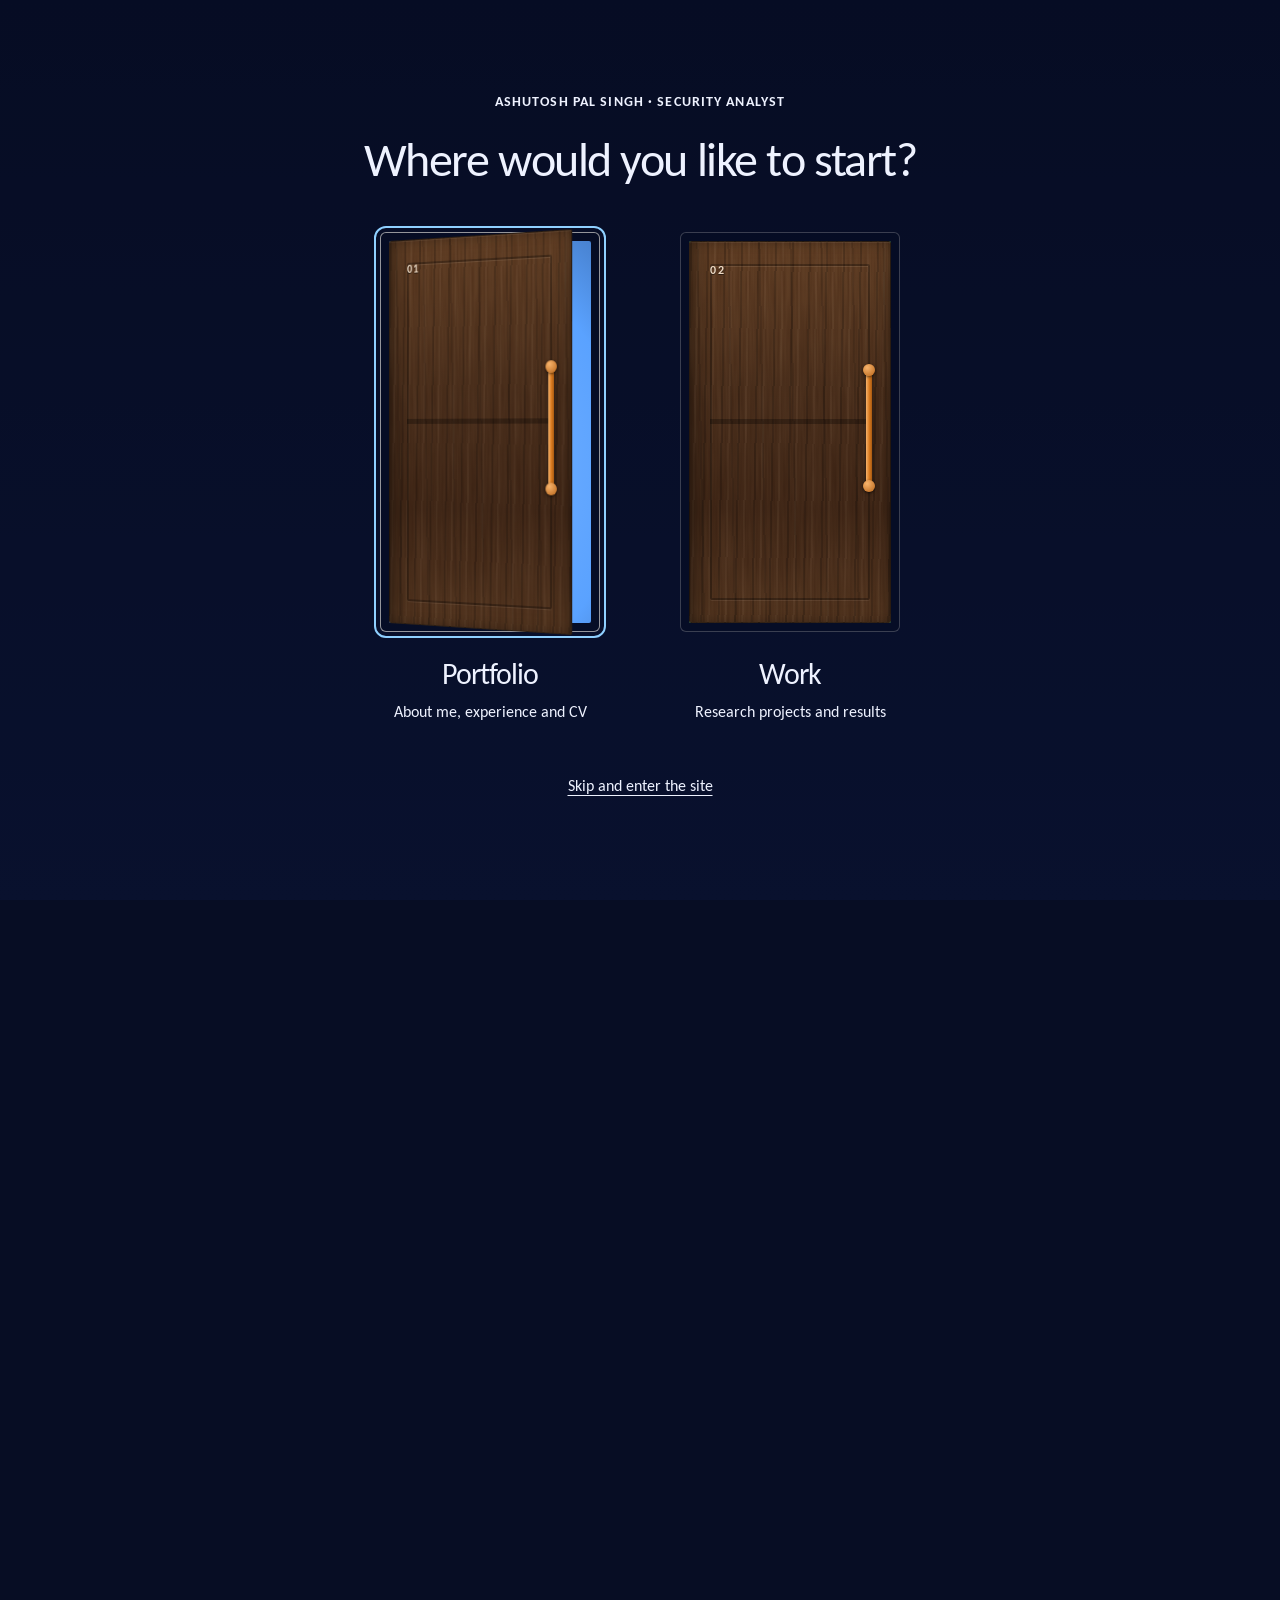
==== index.html @ a52708cd "Journey background in 3D, royal palette, walk through the door, a visual for every role, longer scro" ====
<!doctype html>
<html lang="en-GB">
<head>
<meta charset="utf-8">
<meta name="viewport" content="width=device-width, initial-scale=1, viewport-fit=cover">
<title>Ashutosh Pal Singh | Security Analyst, Blockchain Forensics and DFIR</title>
<meta name="description" content="Ashutosh Pal Singh, cyber security analyst: security monitoring, vulnerability management, application security testing and open research on detection coverage, scanner accuracy and forensic timelines. MSc Cyber Security Engineering, Warwick. Microsoft SC-200.">
<meta name="theme-color" content="#070D24">
<meta name="color-scheme" content="dark">
<link rel="canonical" href="https://itsashutoshpsingh.github.io/portfolio/">
<link rel="icon" href="favicon.svg" type="image/svg+xml">
<meta property="og:type" content="profile">
<meta property="og:title" content="Ashutosh Pal Singh | Security Analyst, Blockchain Forensics and DFIR">
<meta property="og:description" content="I find the errors in crypto traces, forensic timelines and alert queues. Blockchain forensics, DFIR, fincrime, SOC and vulnerability management. MSc Warwick, SC-200.">
<meta property="og:url" content="https://itsashutoshpsingh.github.io/portfolio/">
<meta property="og:image" content="https://itsashutoshpsingh.github.io/portfolio/og.png">
<meta property="og:image:width" content="1200">
<meta property="og:image:height" content="630">
<meta name="twitter:card" content="summary_large_image">
<link rel="preconnect" href="https://fonts.googleapis.com">
<link rel="preconnect" href="https://fonts.gstatic.com" crossorigin>
<link rel="stylesheet" href="https://fonts.googleapis.com/css2?family=Geist+Mono:wght@400;500&display=swap">
<link rel="preload" href="fonts/carlito-regular.woff2" as="font" type="font/woff2" crossorigin>
<link rel="stylesheet" href="tokens.css">
<link rel="stylesheet" href="styles.css">
<link rel="stylesheet" href="fx.css">
<script>
  document.documentElement.classList.add('js');
  if (matchMedia('(prefers-reduced-motion: reduce)').matches) document.documentElement.classList.add('still');
</script>
<script type="application/ld+json">
{
  "@context": "https://schema.org",
  "@graph": [
    {
      "@type": "Person",
      "name": "Ashutosh Pal Singh",
      "jobTitle": "Cyber Security Analyst",
      "description": "Security monitoring, vulnerability management, application security testing and incident investigation, with open research on detection coverage, scanner accuracy and forensic timelines. MSc Cyber Security Engineering, University of Warwick. Microsoft SC-200.",
      "url": "https://itsashutoshpsingh.github.io/portfolio/",
      "email": "mailto:itsashutoshpsingh@gmail.com",
      "address": { "@type": "PostalAddress", "addressLocality": "Coventry", "addressCountry": "GB" },
      "alumniOf": [
        { "@type": "CollegeOrUniversity", "name": "University of Warwick" },
        { "@type": "CollegeOrUniversity", "name": "Symbiosis Institute of Technology" }
      ],
      "sameAs": ["https://www.linkedin.com/in/ashutosh-pal-singh/", "https://github.com/itsashutoshpsingh"]
    },
    {
      "@type": "FAQPage",
      "mainEntity": [
        {"@type": "Question", "name": "Have you worked with real blockchain data?", "acceptedAnswer": {"@type": "Answer", "text": "Yes. evm-cluster-check analysed three days of Ethereum mainnet against exchange proof of reserves addresses, and chain-evidence checks that data across RPC providers and against the block headers. Both repositories publish the method, the numbers and every miss."}},
        {"@type": "Question", "name": "Which forensic tools do you use?", "acceptedAnswer": {"@type": "Answer", "text": "The Sleuth Kit, Plaso, Autopsy, FTK Imager and Volatility, with Wireshark for packets. In timetruth I tested Plaso and The Sleuth Kit against scripted ground truth on NTFS, FAT32, exFAT and ext4, and found a month offset bug in libfsfat."}},
        { "@type": "Question", "name": "Where can you work?", "acceptedAnswer": { "@type": "Answer", "text": "I am in Coventry and will relocate to London, Manchester or Glasgow. Remote and hybrid both work." } },
        { "@type": "Question", "name": "When can you start?", "acceptedAnswer": { "@type": "Answer", "text": "Quickly. My MSc dissertation is submitted, with the result pending, and my current part-time work needs only short notice." } },
        { "@type": "Question", "name": "Have you worked on a real estate, not just labs?", "acceptedAnswer": { "@type": "Answer", "text": "Yes. At Kyoka Embedded Systems I spent seven months securing a production smart-home IoT estate of 1,000+ devices with Nessus and Qualys, and worked with firmware engineers on the fixes." } },
        { "@type": "Question", "name": "Which SIEM and tooling do you know?", "acceptedAnswer": { "@type": "Answer", "text": "Splunk and Elastic for SIEM, Sysmon for endpoint telemetry, Sigma for detection rules, MITRE ATT&CK for mapping, Wireshark for packet analysis, and Nessus and Qualys for vulnerability assessment." } },
        { "@type": "Question", "name": "Can you write for people who are not engineers?", "acceptedAnswer": { "@type": "Answer", "text": "Yes. I wrote security reports and remediation guidance for management at Kyoka, and co-authored a policy document for senior government and industry stakeholders at NASSCOM." } },
        { "@type": "Question", "name": "What about security clearance?", "acceptedAnswer": { "@type": "Answer", "text": "I have lived in the UK since September 2025 and can complete standard pre-employment checks. Higher clearance levels depend on residency history, which I am happy to discuss." } },
        { "@type": "Question", "name": "What are you working toward right now?", "acceptedAnswer": { "@type": "Answer", "text": "I hold the Microsoft SC-200 Security Operations Analyst certification, and I am extending my home SOC lab with new Sigma rules each week." } }
      ]
    }
  ]
}
</script>
</head>
<body>
<a class="skip" href="#main">Skip to content</a>
<canvas class="journey" aria-hidden="true"></canvas>
<div class="gate" id="gate" role="dialog" aria-modal="true" aria-labelledby="gateTitle" hidden>
  <div class="gate__inner">
    <p class="gate__k">Ashutosh Pal Singh · Security analyst</p>
    <p class="gate__h" id="gateTitle">Where would you like to start?</p>
    <div class="gate__doors">
      <button class="door door--me" type="button" data-go="#top" aria-label="Portfolio: About me, experience and CV">
        <span class="door__frame" aria-hidden="true">
          <span class="door__light"><span class="door__enter">Meet me</span></span>
          <span class="door__leaf"><span class="door__no">01</span><span class="door__handle"></span></span>
        </span>
        <span class="door__label">Portfolio</span>
        <span class="door__sub">About me, experience and CV</span>
      </button>
      <button class="door door--work" type="button" data-go="#research" aria-label="Work: Research projects and results">
        <span class="door__frame" aria-hidden="true">
          <span class="door__light"><span class="door__enter">See the work</span></span>
          <span class="door__leaf"><span class="door__no">02</span><span class="door__handle"></span></span>
        </span>
        <span class="door__label">Work</span>
        <span class="door__sub">Research projects and results</span>
      </button>
    </div>
    <button class="gate__skip" type="button">Skip and enter the site</button>
  </div>
</div>
<div class="progress" aria-hidden="true"></div>

<!-- ============ NAV ============ -->
<header class="top">
  <a class="brand" href="#top" aria-label="Ashutosh Pal Singh, home"><span class="brand__disc glass" aria-hidden="true">AP</span><span class="brand__name title-4">Ashutosh Pal Singh</span></a>
  <nav class="pill glass" aria-label="Sections">
    <button class="title-4 pill__doors" type="button" data-doors>Doors</button>
    <a class="title-4" href="#experience">Experience</a>
    <a class="title-4" href="#cv">CV</a>
    <a class="title-4" href="#work">What you get</a>
    <a class="title-4" href="#research">Research</a>
    <a class="title-4" href="#proof">Proof</a>
    <a class="title-4" href="#faq">FAQ</a>
  </nav>
  <div class="top__end">
    <a class="btn btn--line btn--sm top__cv" href="cv/Ashutosh_Pal_Singh_CV.pdf" download>Download CV</a>
    <a class="btn btn--solid btn--sm" href="mailto:itsashutoshpsingh@gmail.com">Email me</a>
    <button class="burger glass" id="burger" type="button" aria-expanded="false" aria-controls="menu" aria-label="Open menu"><span></span><span></span></button>
  </div>
</header>
<div class="menu" id="menu" aria-hidden="true">
  <nav class="menu__links" aria-label="Menu">
    <a href="#experience">Experience</a><a href="#cv">CV</a><a href="#work">What you get</a><a href="#research">Research</a><a href="#proof">Proof</a><a href="#beyond">Beyond security</a><a href="#faq">FAQ</a><a href="#contact">Contact</a>
  </nav>
  <div class="menu__actions">
    <a class="btn btn--solid" href="mailto:itsashutoshpsingh@gmail.com">Email me</a>
    <a class="btn btn--line" href="cv/Ashutosh_Pal_Singh_CV.pdf" download>Download CV</a>
    <button class="btn btn--line" type="button" data-doors>Back to the doors</button>
  </div>
</div>

<main id="main">
  <!-- ============ HERO ============ -->
  <section class="hero" id="top" aria-labelledby="h1" data-chapter="all">
    
    <div class="hero__scrim" aria-hidden="true"></div>
    <div class="wrap hero__grid">
      <div class="hero__copy">
        <p class="chip" data-in="1">Security analyst, open to roles</p>
        <h1 class="heading-1 hero__h1" id="h1" data-in="1">I find the errors <br>in the evidence.</h1>
        <p class="body-3 hero__sub" data-in="2">Ashutosh Pal Singh. I test the tools investigators rely on, from Ethereum clustering to forensic timelines, ran vulnerability management on 1,000+ production devices and hardened a live online store against a formal threat model. Open to UK roles in blockchain analytics, DFIR, fincrime, SOC, vulnerability management and security research.</p>
        <div class="hero__cta" data-in="3">
          <a class="btn btn--solid btn--lg" href="mailto:itsashutoshpsingh@gmail.com">Email me<span class="btn__chip" aria-hidden="true"><svg viewBox="0 0 16 16"><path d="M3 8h10M9 4l4 4-4 4" fill="none" stroke="currentColor" stroke-width="1.5" stroke-linecap="round" stroke-linejoin="round"/></svg></span></a>
          <a class="btn btn--line btn--lg" href="#research">See the research</a>
        </div>
        <ul class="proofline caption-2" data-in="4">
          <li>Month offset bug found in libfsfat</li>
          <li>45% fewer open vulnerabilities at Kyoka</li>
          <li>Microsoft SC-200 certified</li>
        </ul>
      </div>

      <aside class="idcard glass" data-in="3" aria-label="At a glance">
        <div class="idcard__top">
          <p class="caption-4 mono">Security analyst</p>
          <p class="caption-4 mono"><span id="clock">Coventry</span></p>
        </div>
        <p class="heading-5 idcard__name">Ashutosh Pal Singh</p>
        <dl class="idcard__rows">
          <div><dt class="caption-4 mono">Focus</dt><dd class="body-5">Security monitoring, vulnerability management, application security, forensics</dd></div>
          <div><dt class="caption-4 mono">Open to</dt><dd class="body-5">Blockchain analytics, crypto investigations, DFIR, fincrime, SOC, vulnerability management, security research</dd></div>
          <div><dt class="caption-4 mono">Based</dt><dd class="body-5">Coventry. London, Manchester, Glasgow or remote</dd></div>
          <div><dt class="caption-4 mono">Certified</dt><dd class="body-5">Microsoft SC-200, Security Operations Analyst</dd></div>
        </dl>
        <div class="idcard__foot"><p class="idcard__status caption-4"><span class="idcard__dot" aria-hidden="true"></span>Available now</p><a class="idcard__cv caption-3" href="cv/Ashutosh_Pal_Singh_CV.pdf" download><svg viewBox="0 0 256 256" aria-hidden="true"><path d="M224,144v64a8,8,0,0,1-8,8H40a8,8,0,0,1-8-8V144a8,8,0,0,1,16,0v56H208V144a8,8,0,0,1,16,0Zm-101.66,5.66a8,8,0,0,0,11.32,0l40-40a8,8,0,0,0-11.32-11.32L136,124.69V32a8,8,0,0,0-16,0v92.69L93.66,98.34a8,8,0,0,0-11.32,11.32Z"/></svg>Download CV</a></div>
      </aside>
    </div>
    <a class="cue" href="#experience"><span>Scroll</span><i aria-hidden="true"></i></a>
    <button class="ticker__pause caption-4" type="button" aria-pressed="false" data-in="4">Pause ticker</button>
    <div class="ticker" aria-hidden="true" data-in="4">
      <div class="ticker__track">
        <ul class="ticker__set caption-2 mono"><li>Ethereum clustering error rates measured</li><li>Forensic timeline tools tested across DST</li><li>1,000+ IoT devices secured</li><li>45% fewer open vulnerabilities</li><li>Five bootloader-level flaws found and fixed</li><li>Sigma and Splunk rules mapped to ATT&amp;CK</li><li>Peer-reviewed in IJFMR 2024</li><li>250+ deepfake detection tools surveyed for NASSCOM</li><li>MSc Cyber Security Engineering, Warwick</li><li>Microsoft SC-200 certified</li></ul>
        <ul class="ticker__set caption-2 mono"><li>Ethereum clustering error rates measured</li><li>Forensic timeline tools tested across DST</li><li>1,000+ IoT devices secured</li><li>45% fewer open vulnerabilities</li><li>Five bootloader-level flaws found and fixed</li><li>Sigma and Splunk rules mapped to ATT&amp;CK</li><li>Peer-reviewed in IJFMR 2024</li><li>250+ deepfake detection tools surveyed for NASSCOM</li><li>MSc Cyber Security Engineering, Warwick</li><li>Microsoft SC-200 certified</li></ul>
      </div>
    </div>
  </section>

  <div class="sheet">

    <!-- ============ PROBLEM TO SOLUTION ============ -->
    <section class="sec surf surf--grid" aria-labelledby="needTitle" data-chapter="all">
      <div class="wrap">
        <h2 class="heading-2 sec__h" id="needTitle" data-reveal>What a security team needs on day one,<br>and what I bring.</h2>
        <div class="twin">
          <div class="twin__col glassline" data-reveal>
            <p class="title-2 twin__k">The job, honestly</p>
            <ul class="list">
              <li class="body-3">A queue of alerts, most of them noise, a few that matter.</li>
              <li class="body-3">A vulnerability backlog longer than anyone can fix this quarter.</li>
              <li class="body-3">Engineers who need the finding explained, and managers who need the risk explained.</li>
              <li class="body-3">Tooling that nobody has fully tuned.</li>
              <li class="body-3">Evidence that has to hold up when someone checks it: a timestamp, a cluster, a log.</li>
            </ul>
          </div>
          <div class="twin__col twin__col--me glassline" data-reveal>
            <p class="title-2 twin__k">What I have done already</p>
            <ul class="list list--check">
              <li class="body-3">Written Sigma and Splunk rules mapped to ATT&amp;CK and tested them until they fire on the attack and stay quiet on normal activity.</li>
              <li class="body-3">Ranked a 1,000+ device estate’s findings by CVSS so the riskiest were fixed first.</li>
              <li class="body-3">Sat with firmware engineers on fixes down to the bootloader, and wrote the remediation guidance management read.</li>
              <li class="body-3">Automated the routine scanning in Python because it was the boring part.</li>
              <li class="body-3">Measured how often Ethereum clustering rules and forensic timeline tools get it wrong, and published every miss.</li>
            </ul>
          </div>
        </div>
      </div>
    </section>

    <!-- ============ TAGLINE REVEAL ============ -->
    <section class="sec sec--tag surf surf--rings" aria-label="In my own words" data-chapter="all">
      <div class="wrap">
        <p class="heading-2 tagline" id="tagline">An investigation is only as sound as the evidence under it. I test that evidence, publish the error rate, then build the detections that act on it.</p>
      </div>
    </section>

    <!-- ============ EXPERIENCE ============ -->
    <section class="sec surf surf--grid" id="experience" aria-labelledby="xpTitle">
      <div class="wrap">
        <p class="eyebrow caption-3 sec__eyebrow" data-reveal>Experience</p>
        <h2 class="heading-2 sec__h" id="xpTitle" data-reveal>Where I have done the work.</h2>
        <p class="body-3 sec__lede" data-reveal data-chapter="0">How I got here: a BTech at Symbiosis in Pune, first penetration tests and network audits, policy research at NASSCOM, seven months on production devices at Kyoka, then the UK for an NCSC certified MSc at Warwick. Now securing a live online store in Coventry and publishing open research on the tools investigators trust.</p>
        <ol class="xp">
          <li data-chapter="8" class="xp__item xp__item--wide glassline" data-reveal>
            <p class="caption-4 mono xp__when">Sep 2026 to present<span>Perfume Reverie, Coventry</span></p>
            <h3 class="heading-6">Web Security Analyst and Developer</h3>
            <figure class="xpv xpv--split"><div><p class="xpv__k">Checked before launch</p><ul class="xpv__checks"><li style="--i:0">Threat model</li><li style="--i:1">Input testing: XSS, redirects, injection</li><li style="--i:2">Two step staff login</li><li style="--i:3">Least privilege staff access</li><li style="--i:4">Third party app access reviewed</li><li style="--i:5">HTTPS with HSTS</li><li style="--i:6">Content Security Policy</li><li style="--i:7">Clickjacking protection</li><li style="--i:8">Secure cookies</li><li style="--i:9">CSRF protection</li><li style="--i:10">Prices and stock enforced server side</li><li style="--i:11">Zero third party scripts</li></ul></div><dl class="xpv__stats"><div><dt>Commits scanned for secrets</dt><dd>237</dd></div><div><dt>Branches, plus archived builds</dt><dd>9</dd></div><div><dt>Exposed credentials found</dt><dd>0</dd></div><div><dt>Products loaded by script</dt><dd>1,350</dd></div></dl></figure>
            <ul class="list xp__pts"><li class="body-6">Assessed the online store, its codebase and live configuration before launch against a formal threat model, testing every input path for cross site scripting, open redirects and injection, and wrote the security report and remediation roadmap for the owner.</li><li class="body-6">Set up two step staff login and least privilege permissions, reviewed the data access granted to third party apps, added bot protection to customer forms, and verified HTTPS with HSTS, Content Security Policy, clickjacking protection, secure cookies and CSRF protection, with prices, stock and discounts enforced server side.</li><li class="body-6">Scanned the full code history (237 commits across 9 branches plus archived builds) and found no exposed credential; audited dependencies and pinned the build to verified versions.</li><li class="body-6">Built the custom front end in HTML, CSS, JavaScript and server side templating, with Node.js and Python automation that generated and loaded a catalogue of 1,350 products through the platform Admin API, plus SEO and UK compliance work.</li></ul>
            <ul class="tags caption-4 mono"><li>Threat modelling</li><li>OWASP Top 10</li><li>CSP and HSTS</li><li>Secret scanning</li><li>Node.js</li><li>Python</li></ul>
          </li>
          <li data-chapter="7" class="xp__item glassline" data-reveal>
            <p class="caption-4 mono xp__when">2026<span>Independent research, Coventry</span></p>
            <h3 class="heading-6">Security researcher, open benchmarks</h3>
            <figure class="xpv"><p class="xpv__k">Six open benchmarks, one headline number each</p><ul class="xpv__grid"><li style="--i:0"><b>198</b><span>False merges between exchanges</span></li><li style="--i:1"><b>27%</b><span>Forensic times not the true instant</span></li><li style="--i:2"><b>286</b><span>Logs hidden by silent empty answers</span></li><li style="--i:3"><b>15.9%</b><span>Sigma rules that fired on their own attack</span></li><li style="--i:4"><b>138 of 138</b><span>Scanner verdicts said fixed on stale code</span></li><li style="--i:5"><b>15 of 15</b><span>Planted identity risks found</span></li></ul></figure>
            <ul class="list xp__pts"><li class="body-6">Measured how often published Ethereum clustering and taint rules link addresses that belong to different exchanges, against proof of reserves ground truth.</li><li class="body-6">Tested Plaso and The Sleuth Kit against scripted ground truth across four file systems and DST changes, and traced a month offset bug to libfsfat.</li><li class="body-6">Built a tool that cross checks on chain evidence across RPC providers and proves completeness against the block header.</li><li class="body-6">Tested 1,280 SigmaHQ rules against 283 public attack captures (15.9% fired on their own technique), showed Trivy and OSV-Scanner said fixed in 138 of 138 verdicts on hosts that were updated but not restarted, and wrote 14 read only checks for the OWASP NHI Top 10 that caught 15 of 15 planted findings.</li></ul>
            <ul class="tags caption-4 mono"><li>Ethereum</li><li>Python</li><li>Plaso</li><li>The Sleuth Kit</li><li>Sigma</li><li>Trivy</li><li>Merkle proofs</li></ul>
          </li>
          <li data-chapter="5" class="xp__item glassline" data-reveal>
            <p class="caption-4 mono xp__when">Jan 2025 to present<span>Private labs, walkthrough at interview</span></p>
            <h3 class="heading-6">Detection engineering and Linux home labs</h3>
            <figure class="xpv"><p class="xpv__k">Twelve physical Linux hosts: Fedora, the Debian family and Arch</p><div class="xpv__dots xpv__dots--hosts" aria-hidden="true"><i style="--i:0" class="on"></i><i style="--i:1" class="on"></i><i style="--i:2" class="on"></i><i style="--i:3" class="on"></i><i style="--i:4" class="on"></i><i style="--i:5" class="on"></i><i style="--i:6" class="on"></i><i style="--i:7" class="on"></i><i style="--i:8" class="on"></i><i style="--i:9" class="on"></i><i style="--i:10" class="on"></i><i style="--i:11" class="on"></i></div><dl class="xpv__stats"><div><dt>Linux hosts administered</dt><dd>12</dd></div><div><dt>Detection pipeline</dt><dd>Elastic and Sysmon</dd></div><div><dt>Every rule mapped and tested</dt><dd>ATT&amp;CK</dd></div></dl></figure>
            <ul class="list xp__pts"><li class="body-6">Elastic Stack and Sysmon pipeline on hardened Debian hosts, collecting Windows endpoint and Active Directory logs.</li><li class="body-6">Sigma and Splunk rules mapped to MITRE ATT&amp;CK, each validated so it fires on the attack and stays quiet on normal use.</li><li class="body-6">Twelve physical Linux hosts across Fedora, the Debian family and Arch: bare metal installs, package management, systemd services, networking, hardening and troubleshooting.</li><li class="body-6">Emulated Kerberoasting, BloodHound and Impacket on a lab domain, triaged PCAPs in Wireshark and phishing headers through SPF, DKIM and DMARC.</li></ul>
            <ul class="tags caption-4 mono"><li>Elastic</li><li>Splunk</li><li>Sysmon</li><li>Sigma</li><li>Sentinel and KQL</li></ul>
          </li>
          <li data-chapter="4" class="xp__item glassline" data-reveal>
            <p class="caption-4 mono xp__when">Jun 2024 to Dec 2024<span>Kyoka Embedded Systems, Rajkot</span></p>
            <h3 class="heading-6">Cyber Security Analyst</h3>
            <figure class="xpv"><p class="xpv__k">Open vulnerabilities on the assessed estate</p><div class="xpv__bars"><div class="xpv__bar"><span class="xpv__bl">Baseline scan</span><span class="xpv__track"><span class="xpv__fill xpv__fill--base" style="--p:1"></span></span><b class="xpv__bv">100%</b></div><div class="xpv__bar"><span class="xpv__bl">Final scan</span><span class="xpv__track"><span class="xpv__fill xpv__fill--good" style="--p:0.55"></span></span><b class="xpv__bv">55%</b></div></div><dl class="xpv__stats"><div><dt>Production devices</dt><dd>1,000+</dd></div><div><dt>Fewer open vulnerabilities</dt><dd>45%</dd></div><div><dt>Bootloader flaws fixed</dt><dd>5</dd></div><div><dt>Monitoring uptime</dt><dd>99.9%</dd></div></dl></figure>
            <ul class="list xp__pts"><li class="body-6">Ran the full Nessus and Qualys assessment cycle across 1,000+ production smart home devices, and cut open vulnerabilities by 45% between baseline and final scans.</li><li class="body-6">Kept the security monitoring infrastructure at 99.9% uptime for seven months and supported the rollout of mutual TLS with hardware backed keys.</li><li class="body-6">Found five bootloader level flaws through firmware analysis and verified each fix on device with the embedded team. Automated scanning and reporting in Python.</li></ul>
            <ul class="tags caption-4 mono"><li>Nessus</li><li>Qualys</li><li>CVSS</li><li>Firmware</li><li>mTLS</li><li>Python</li></ul>
          </li>
          <li data-chapter="3" class="xp__item glassline" data-reveal>
            <p class="caption-4 mono xp__when">Jan 2024 to May 2024<span>NASSCOM, Noida</span></p>
            <h3 class="heading-6">Cyber Security Research Analyst</h3>
            <figure class="xpv"><p class="xpv__k">250+ tools and standards surveyed; three watermarking schemes tested hands on</p><div class="xpv__dots xpv__dots--field" aria-hidden="true"><i style="--i:0" class="on"></i><i style="--i:1" class="on"></i><i style="--i:2" class="on"></i><i style="--i:3"></i><i style="--i:4"></i><i style="--i:5"></i><i style="--i:6"></i><i style="--i:7"></i><i style="--i:8"></i><i style="--i:9"></i><i style="--i:10"></i><i style="--i:11"></i><i style="--i:12"></i><i style="--i:13"></i><i style="--i:14"></i><i style="--i:15"></i><i style="--i:16"></i><i style="--i:17"></i><i style="--i:18"></i><i style="--i:19"></i><i style="--i:20"></i><i style="--i:21"></i><i style="--i:22"></i><i style="--i:23"></i><i style="--i:24"></i><i style="--i:25"></i><i style="--i:26"></i><i style="--i:27"></i><i style="--i:28"></i><i style="--i:29"></i><i style="--i:30"></i><i style="--i:31"></i><i style="--i:32"></i><i style="--i:33"></i><i style="--i:34"></i><i style="--i:35"></i><i style="--i:36"></i><i style="--i:37"></i><i style="--i:38"></i><i style="--i:39"></i><i style="--i:40"></i><i style="--i:41"></i><i style="--i:42"></i><i style="--i:43"></i><i style="--i:44"></i><i style="--i:45"></i><i style="--i:46"></i><i style="--i:47"></i><i style="--i:48"></i><i style="--i:49"></i><i style="--i:50"></i><i style="--i:51"></i><i style="--i:52"></i><i style="--i:53"></i><i style="--i:54"></i><i style="--i:55"></i><i style="--i:56"></i><i style="--i:57"></i><i style="--i:58"></i><i style="--i:59"></i><i style="--i:60"></i><i style="--i:61"></i><i style="--i:62"></i><i style="--i:63"></i><i style="--i:64"></i><i style="--i:65"></i><i style="--i:66"></i><i style="--i:67"></i><i style="--i:68"></i><i style="--i:69"></i><i style="--i:70"></i><i style="--i:71"></i><i style="--i:72"></i><i style="--i:73"></i><i style="--i:74"></i><i style="--i:75"></i><i style="--i:76"></i><i style="--i:77"></i><i style="--i:78"></i><i style="--i:79"></i><i style="--i:80"></i><i style="--i:81"></i><i style="--i:82"></i><i style="--i:83"></i><i style="--i:84"></i><i style="--i:85"></i><i style="--i:86"></i><i style="--i:87"></i><i style="--i:88"></i><i style="--i:89"></i><i style="--i:90"></i><i style="--i:91"></i><i style="--i:92"></i><i style="--i:93"></i><i style="--i:94"></i><i style="--i:95"></i><i style="--i:96"></i><i style="--i:97"></i><i style="--i:98"></i><i style="--i:99"></i><i style="--i:100"></i><i style="--i:101"></i><i style="--i:102"></i><i style="--i:103"></i><i style="--i:104"></i><i style="--i:105"></i><i style="--i:106"></i><i style="--i:107"></i><i style="--i:108"></i><i style="--i:109"></i><i style="--i:110"></i><i style="--i:111"></i><i style="--i:112"></i><i style="--i:113"></i><i style="--i:114"></i><i style="--i:115"></i><i style="--i:116"></i><i style="--i:117"></i><i style="--i:118"></i><i style="--i:119"></i><i style="--i:120"></i><i style="--i:121"></i><i style="--i:122"></i><i style="--i:123"></i><i style="--i:124"></i><i style="--i:125"></i><i style="--i:126"></i><i style="--i:127"></i><i style="--i:128"></i><i style="--i:129"></i><i style="--i:130"></i><i style="--i:131"></i><i style="--i:132"></i><i style="--i:133"></i><i style="--i:134"></i><i style="--i:135"></i><i style="--i:136"></i><i style="--i:137"></i><i style="--i:138"></i><i style="--i:139"></i><i style="--i:140"></i><i style="--i:141"></i><i style="--i:142"></i><i style="--i:143"></i><i style="--i:144"></i><i style="--i:145"></i><i style="--i:146"></i><i style="--i:147"></i><i style="--i:148"></i><i style="--i:149"></i><i style="--i:150"></i><i style="--i:151"></i><i style="--i:152"></i><i style="--i:153"></i><i style="--i:154"></i><i style="--i:155"></i><i style="--i:156"></i><i style="--i:157"></i><i style="--i:158"></i><i style="--i:159"></i><i style="--i:160"></i><i style="--i:161"></i><i style="--i:162"></i><i style="--i:163"></i><i style="--i:164"></i><i style="--i:165"></i><i style="--i:166"></i><i style="--i:167"></i><i style="--i:168"></i><i style="--i:169"></i><i style="--i:170"></i><i style="--i:171"></i><i style="--i:172"></i><i style="--i:173"></i><i style="--i:174"></i><i style="--i:175"></i><i style="--i:176"></i><i style="--i:177"></i><i style="--i:178"></i><i style="--i:179"></i><i style="--i:180"></i><i style="--i:181"></i><i style="--i:182"></i><i style="--i:183"></i><i style="--i:184"></i><i style="--i:185"></i><i style="--i:186"></i><i style="--i:187"></i><i style="--i:188"></i><i style="--i:189"></i><i style="--i:190"></i><i style="--i:191"></i><i style="--i:192"></i><i style="--i:193"></i><i style="--i:194"></i><i style="--i:195"></i><i style="--i:196"></i><i style="--i:197"></i><i style="--i:198"></i><i style="--i:199"></i><i style="--i:200"></i><i style="--i:201"></i><i style="--i:202"></i><i style="--i:203"></i><i style="--i:204"></i><i style="--i:205"></i><i style="--i:206"></i><i style="--i:207"></i><i style="--i:208"></i><i style="--i:209"></i><i style="--i:210"></i><i style="--i:211"></i><i style="--i:212"></i><i style="--i:213"></i><i style="--i:214"></i><i style="--i:215"></i><i style="--i:216"></i><i style="--i:217"></i><i style="--i:218"></i><i style="--i:219"></i><i style="--i:220"></i><i style="--i:221"></i><i style="--i:222"></i><i style="--i:223"></i><i style="--i:224"></i><i style="--i:225"></i><i style="--i:226"></i><i style="--i:227"></i><i style="--i:228"></i><i style="--i:229"></i><i style="--i:230"></i><i style="--i:231"></i><i style="--i:232"></i><i style="--i:233"></i><i style="--i:234"></i><i style="--i:235"></i><i style="--i:236"></i><i style="--i:237"></i><i style="--i:238"></i><i style="--i:239"></i><i style="--i:240"></i><i style="--i:241"></i><i style="--i:242"></i><i style="--i:243"></i><i style="--i:244"></i><i style="--i:245"></i><i style="--i:246"></i><i style="--i:247"></i><i style="--i:248"></i><i style="--i:249"></i></div><dl class="xpv__stats"><div><dt>Tools and standards surveyed</dt><dd>250+</dd></div><div><dt>C2PA, SynthID, Stable Signature</dt><dd>3</dd></div><div><dt>Professionals briefed</dt><dd>100+</dd></div></dl></figure>
            <ul class="list xp__pts"><li class="body-6">Joint author of a policy document on deepfake and synthetic media governance, and contributed research to briefings on cyber incident reporting.</li><li class="body-6">Tested C2PA, Google SynthID and Meta Stable Signature within a survey of 250+ tools, mapped to the UK Online Safety Act and the EU AI Act.</li><li class="body-6">Discussed the findings with 100+ professionals from government, Adobe, Meta and Google at closed door policy events; the work led to a published paper.</li></ul>
            <ul class="tags caption-4 mono"><li>C2PA</li><li>SynthID</li><li>Policy</li><li>EU AI Act</li></ul>
          </li>
          <li data-chapter="2" class="xp__item glassline" data-reveal>
            <p class="caption-4 mono xp__when">Apr 2023 to Jul 2023<span>Cisco Networking Academy, Pune</span></p>
            <h3 class="heading-6">Network Security Engineering</h3>
            <figure class="xpv"><p class="xpv__k">The multi site network: 55 nodes, 15 weaknesses ranked by risk</p><svg class="xpv__net" viewBox="0 0 460 180" role="img" aria-label="Network of 55 nodes across three sites, with 15 weaknesses marked"><line x1="230" y1="150" x2="70" y2="70" class="xpv__ln xpv__ln--core"/><line x1="70" y1="70" x2="96.0" y2="69.3" class="xpv__ln"/><line x1="70" y1="70" x2="103.6" y2="76.1" class="xpv__ln"/><line x1="70" y1="70" x2="101.4" y2="89.1" class="xpv__ln"/><line x1="70" y1="70" x2="83.9" y2="83.6" class="xpv__ln"/><line x1="70" y1="70" x2="72.9" y2="91.6" class="xpv__ln"/><line x1="70" y1="70" x2="59.3" y2="96.5" class="xpv__ln"/><line x1="70" y1="70" x2="56.6" y2="83.8" class="xpv__ln"/><line x1="70" y1="70" x2="40.2" y2="81.4" class="xpv__ln"/><line x1="70" y1="70" x2="27.9" y2="78.0" class="xpv__ln"/><line x1="70" y1="70" x2="44.4" y2="67.3" class="xpv__ln"/><line x1="70" y1="70" x2="38.5" y2="60.5" class="xpv__ln"/><line x1="70" y1="70" x2="40.2" y2="49.9" class="xpv__ln"/><line x1="70" y1="70" x2="62.4" y2="54.6" class="xpv__ln"/><line x1="70" y1="70" x2="76.0" y2="48.6" class="xpv__ln"/><line x1="70" y1="70" x2="86.0" y2="44.6" class="xpv__ln"/><line x1="70" y1="70" x2="88.0" y2="58.4" class="xpv__ln"/><line x1="70" y1="70" x2="103.0" y2="62.8" class="xpv__ln"/><line x1="230" y1="150" x2="230" y2="50" class="xpv__ln xpv__ln--core"/><line x1="230" y1="50" x2="255.9" y2="51.7" class="xpv__ln"/><line x1="230" y1="50" x2="262.4" y2="58.2" class="xpv__ln"/><line x1="230" y1="50" x2="263.2" y2="67.9" class="xpv__ln"/><line x1="230" y1="50" x2="238.9" y2="65.2" class="xpv__ln"/><line x1="230" y1="50" x2="237.0" y2="71.3" class="xpv__ln"/><line x1="230" y1="50" x2="214.4" y2="75.5" class="xpv__ln"/><line x1="230" y1="50" x2="215.4" y2="63.3" class="xpv__ln"/><line x1="230" y1="50" x2="201.9" y2="63.0" class="xpv__ln"/><line x1="230" y1="50" x2="187.7" y2="57.4" class="xpv__ln"/><line x1="230" y1="50" x2="204.3" y2="47.8" class="xpv__ln"/><line x1="230" y1="50" x2="201.7" y2="37.2" class="xpv__ln"/><line x1="230" y1="50" x2="200.9" y2="29.6" class="xpv__ln"/><line x1="230" y1="50" x2="223.4" y2="34.4" class="xpv__ln"/><line x1="230" y1="50" x2="234.4" y2="28.5" class="xpv__ln"/><line x1="230" y1="50" x2="248.4" y2="25.2" class="xpv__ln"/><line x1="230" y1="50" x2="249.4" y2="39.3" class="xpv__ln"/><line x1="230" y1="50" x2="261.1" y2="40.1" class="xpv__ln"/><line x1="230" y1="150" x2="390" y2="80" class="xpv__ln xpv__ln--core"/><line x1="390" y1="80" x2="415.9" y2="78.3" class="xpv__ln"/><line x1="390" y1="80" x2="423.4" y2="86.4" class="xpv__ln"/><line x1="390" y1="80" x2="421.2" y2="99.2" class="xpv__ln"/><line x1="390" y1="80" x2="402.0" y2="94.3" class="xpv__ln"/><line x1="390" y1="80" x2="394.8" y2="101.5" class="xpv__ln"/><line x1="390" y1="80" x2="377.1" y2="106.1" class="xpv__ln"/><line x1="390" y1="80" x2="374.6" y2="93.0" class="xpv__ln"/><line x1="390" y1="80" x2="361.2" y2="92.3" class="xpv__ln"/><line x1="390" y1="80" x2="346.3" y2="83.1" class="xpv__ln"/><line x1="390" y1="80" x2="364.7" y2="76.3" class="xpv__ln"/><line x1="390" y1="80" x2="359.2" y2="69.7" class="xpv__ln"/><line x1="390" y1="80" x2="364.1" y2="57.9" class="xpv__ln"/><line x1="390" y1="80" x2="383.0" y2="64.5" class="xpv__ln"/><line x1="390" y1="80" x2="396.3" y2="58.7" class="xpv__ln"/><line x1="390" y1="80" x2="411.8" y2="56.3" class="xpv__ln"/><line x1="390" y1="80" x2="408.3" y2="68.5" class="xpv__ln"/><line x1="390" y1="80" x2="423.9" y2="74.5" class="xpv__ln"/><circle cx="96.0" cy="69.3" r="3.2" class="xpv__nd" style="--i:0"/><circle cx="103.6" cy="76.1" r="3.2" class="xpv__nd" style="--i:1"/><circle cx="101.4" cy="89.1" r="3.2" class="xpv__nd xpv__nd--weak" style="--i:2"/><circle cx="83.9" cy="83.6" r="3.2" class="xpv__nd" style="--i:3"/><circle cx="72.9" cy="91.6" r="3.2" class="xpv__nd xpv__nd--weak" style="--i:4"/><circle cx="59.3" cy="96.5" r="3.2" class="xpv__nd" style="--i:5"/><circle cx="56.6" cy="83.8" r="3.2" class="xpv__nd" style="--i:6"/><circle cx="40.2" cy="81.4" r="3.2" class="xpv__nd xpv__nd--weak" style="--i:7"/><circle cx="27.9" cy="78.0" r="3.2" class="xpv__nd" style="--i:8"/><circle cx="44.4" cy="67.3" r="3.2" class="xpv__nd xpv__nd--weak" style="--i:9"/><circle cx="38.5" cy="60.5" r="3.2" class="xpv__nd xpv__nd--weak" style="--i:10"/><circle cx="40.2" cy="49.9" r="3.2" class="xpv__nd" style="--i:11"/><circle cx="62.4" cy="54.6" r="3.2" class="xpv__nd" style="--i:12"/><circle cx="76.0" cy="48.6" r="3.2" class="xpv__nd" style="--i:13"/><circle cx="86.0" cy="44.6" r="3.2" class="xpv__nd" style="--i:14"/><circle cx="88.0" cy="58.4" r="3.2" class="xpv__nd" style="--i:15"/><circle cx="103.0" cy="62.8" r="3.2" class="xpv__nd" style="--i:16"/><circle cx="255.9" cy="51.7" r="3.2" class="xpv__nd" style="--i:17"/><circle cx="262.4" cy="58.2" r="3.2" class="xpv__nd" style="--i:18"/><circle cx="263.2" cy="67.9" r="3.2" class="xpv__nd" style="--i:19"/><circle cx="238.9" cy="65.2" r="3.2" class="xpv__nd xpv__nd--weak" style="--i:20"/><circle cx="237.0" cy="71.3" r="3.2" class="xpv__nd xpv__nd--weak" style="--i:21"/><circle cx="214.4" cy="75.5" r="3.2" class="xpv__nd xpv__nd--weak" style="--i:22"/><circle cx="215.4" cy="63.3" r="3.2" class="xpv__nd" style="--i:23"/><circle cx="201.9" cy="63.0" r="3.2" class="xpv__nd" style="--i:24"/><circle cx="187.7" cy="57.4" r="3.2" class="xpv__nd" style="--i:25"/><circle cx="204.3" cy="47.8" r="3.2" class="xpv__nd xpv__nd--weak" style="--i:26"/><circle cx="201.7" cy="37.2" r="3.2" class="xpv__nd" style="--i:27"/><circle cx="200.9" cy="29.6" r="3.2" class="xpv__nd" style="--i:28"/><circle cx="223.4" cy="34.4" r="3.2" class="xpv__nd" style="--i:29"/><circle cx="234.4" cy="28.5" r="3.2" class="xpv__nd" style="--i:30"/><circle cx="248.4" cy="25.2" r="3.2" class="xpv__nd xpv__nd--weak" style="--i:31"/><circle cx="249.4" cy="39.3" r="3.2" class="xpv__nd xpv__nd--weak" style="--i:32"/><circle cx="261.1" cy="40.1" r="3.2" class="xpv__nd" style="--i:33"/><circle cx="415.9" cy="78.3" r="3.2" class="xpv__nd" style="--i:34"/><circle cx="423.4" cy="86.4" r="3.2" class="xpv__nd xpv__nd--weak" style="--i:35"/><circle cx="421.2" cy="99.2" r="3.2" class="xpv__nd xpv__nd--weak" style="--i:36"/><circle cx="402.0" cy="94.3" r="3.2" class="xpv__nd" style="--i:37"/><circle cx="394.8" cy="101.5" r="3.2" class="xpv__nd" style="--i:38"/><circle cx="377.1" cy="106.1" r="3.2" class="xpv__nd" style="--i:39"/><circle cx="374.6" cy="93.0" r="3.2" class="xpv__nd" style="--i:40"/><circle cx="361.2" cy="92.3" r="3.2" class="xpv__nd" style="--i:41"/><circle cx="346.3" cy="83.1" r="3.2" class="xpv__nd" style="--i:42"/><circle cx="364.7" cy="76.3" r="3.2" class="xpv__nd" style="--i:43"/><circle cx="359.2" cy="69.7" r="3.2" class="xpv__nd" style="--i:44"/><circle cx="364.1" cy="57.9" r="3.2" class="xpv__nd" style="--i:45"/><circle cx="383.0" cy="64.5" r="3.2" class="xpv__nd xpv__nd--weak" style="--i:46"/><circle cx="396.3" cy="58.7" r="3.2" class="xpv__nd" style="--i:47"/><circle cx="411.8" cy="56.3" r="3.2" class="xpv__nd xpv__nd--weak" style="--i:48"/><circle cx="408.3" cy="68.5" r="3.2" class="xpv__nd" style="--i:49"/><circle cx="423.9" cy="74.5" r="3.2" class="xpv__nd" style="--i:50"/><rect x="64" y="64" width="12" height="12" rx="2" class="xpv__sw"/><rect x="224" y="44" width="12" height="12" rx="2" class="xpv__sw"/><rect x="384" y="74" width="12" height="12" rx="2" class="xpv__sw"/><rect x="221" y="141" width="18" height="18" rx="3" class="xpv__rt"/></svg><dl class="xpv__stats"><div><dt>Nodes across three sites</dt><dd>55</dd></div><div><dt>Weaknesses ranked</dt><dd>15+</dd></div><div><dt>Firewall rules</dt><dd>VLANs, ACLs</dd></div></dl></figure>
            <ul class="list xp__pts"><li class="body-6">Designed a 50+ node multi site network with VLAN segmentation, firewall rules and ACLs, then audited it, ranked 15+ weaknesses by risk and built a packet flow visualiser to trace traffic through the network.</li></ul>
            <ul class="tags caption-4 mono"><li>Packet Tracer</li><li>VLANs</li><li>ACLs</li></ul>
          </li>
          <li data-chapter="1" class="xp__item glassline" data-reveal>
            <p class="caption-4 mono xp__when">Jul 2022 to Aug 2022<span>Verzeo, online</span></p>
            <h3 class="heading-6">Penetration Tester, six week programme</h3>
            <figure class="xpv"><p class="xpv__k">Ten Windows lab targets, each tested and written up</p><div class="xpv__dots xpv__dots--targets" aria-hidden="true"><i style="--i:0" class="on"></i><i style="--i:1" class="on"></i><i style="--i:2" class="on"></i><i style="--i:3" class="on"></i><i style="--i:4" class="on"></i><i style="--i:5" class="on"></i><i style="--i:6" class="on"></i><i style="--i:7" class="on"></i><i style="--i:8" class="on"></i><i style="--i:9" class="on"></i></div><dl class="xpv__stats"><div><dt>Windows targets</dt><dd>10+</dd></div><div><dt>Findings mapped</dt><dd>OWASP Top 10</dd></div><div><dt>Simulations run</dt><dd>Phishing</dd></div></dl></figure>
            <ul class="list xp__pts"><li class="body-6">Tested 10+ lab Windows targets with Nmap and Metasploit on Kali Linux, reported against the OWASP Top 10 and ran phishing simulations with the Social Engineer Toolkit.</li></ul>
            <ul class="tags caption-4 mono"><li>Nmap</li><li>Metasploit</li><li>Kali Linux</li><li>OWASP</li></ul>
          </li>
        </ol>
      </div>
    </section>

    <!-- ============ CV ============ -->
    <section class="sec surf surf--grid" id="cv" aria-labelledby="cvTitle" data-chapter="6">
      <div class="wrap cvsec">
        <div class="cvsec__copy">
          <p class="eyebrow caption-3 sec__eyebrow" data-reveal>CV</p>
          <h2 class="heading-2 sec__h" id="cvTitle" data-reveal>The one page version.</h2>
          <p class="body-3 sec__lede" data-reveal>Roles, results, certifications and tools on a single A4 page. Read it here or take a copy.</p>
          <p class="cvsec__actions" data-reveal>
            <a class="btn btn--solid" href="cv/Ashutosh_Pal_Singh_CV.pdf" download>Download CV (PDF)</a>
            <a class="textlink" href="cv/Ashutosh_Pal_Singh_CV.pdf" target="_blank" rel="noopener">Open in a new tab</a>
          </p>
        </div>
        <figure class="cvsec__doc" data-reveal>
          <object class="cvsec__pdf" data="cv/Ashutosh_Pal_Singh_CV.pdf#view=FitH&amp;toolbar=0&amp;navpanes=0" type="application/pdf" aria-label="CV of Ashutosh Pal Singh">
            <a href="cv/Ashutosh_Pal_Singh_CV.pdf"><img class="cvsec__img" src="cv/cv-preview.webp" width="1241" height="1756" loading="lazy" alt="First page of the CV of Ashutosh Pal Singh: profile, experience, education, projects, certifications and skills"></a>
          </object>
          <a class="cvsec__mobile" href="cv/Ashutosh_Pal_Singh_CV.pdf"><img class="cvsec__img" src="cv/cv-preview.webp" width="1241" height="1756" loading="lazy" alt="First page of the CV of Ashutosh Pal Singh: profile, experience, education, projects, certifications and skills"></a>
        </figure>
      </div>
    </section>

    <!-- ============ BENEFITS ============ -->
    <section class="sec surf surf--dots" id="work" aria-labelledby="getTitle" data-chapter="all">
      <div class="wrap">
        <h2 class="heading-2 sec__h" id="getTitle" data-reveal>What your team gets.</h2>
        <ul class="bene">
          <li class="bene__item glassline" data-reveal>
            <h3 class="title-1">Fewer missed attacks</h3>
            <p class="body-6">Detections written against real telemetry and mapped to MITRE ATT&amp;CK, in Sigma for Elastic and as Splunk correlation searches. Tested until they fire on the technique and stay quiet otherwise.</p>
          </li>
          <li class="bene__item glassline" data-reveal>
            <h3 class="title-1">A backlog in the right order</h3>
            <p class="body-6">Seven months of CVSS-led prioritisation on a 1,000+ device estate with Nessus and Qualys, so the fixes that matter land first.</p>
          </li>
          <li class="bene__item glassline" data-reveal>
            <h3 class="title-1">Findings engineers can act on</h3>
            <p class="body-6">Reports and remediation guidance that have been read by firmware teams and by management, plus a peer-reviewed paper and a government policy document.</p>
          </li>
          <li class="bene__item glassline" data-reveal>
            <h3 class="title-1">Less manual work next quarter</h3>
            <p class="body-6">Routine scanning automated in Python at Kyoka. SQL, pandas and scikit-learn for the analysis that follows.</p>
          </li>
        </ul>
        <figure class="rule glassline" data-reveal>
          <figcaption class="rule__top">
            <span class="caption-4 mono rule__k">From the lab, Sigma</span>
            <span class="caption-4 mono rule__id">T1558.003 Kerberoasting</span>
          </figcaption>
          <pre class="rule__code caption-2 mono" tabindex="0" role="region" aria-label="Sigma rule" translate="no"><code><span class="ln" data-reveal><span class="c">title:</span> Kerberoasting, RC4 service ticket request</span><span class="ln" data-reveal><span class="c">status:</span> test</span><span class="ln" data-reveal><span class="c">logsource:</span> product: windows, service: security</span><span class="ln" data-reveal><span class="c">detection:</span></span><span class="ln" data-reveal>  selection: EventID: 4769, TicketEncryptionType: 0x17</span><span class="ln" data-reveal>  filter: ServiceName|endswith: '$'</span><span class="ln" data-reveal>  condition: selection and not filter</span><span class="ln" data-reveal><span class="c">tags:</span> attack.credential_access, attack.t1558.003</span></code></pre>
          <p class="body-6 rule__p">Fires on an RC4 service ticket for a user account, stays quiet on machine accounts. Tested against Sysmon and Security logs in Elastic, then ported to a Splunk search.</p>
        </figure>
      </div>
    </section>

    <!-- ============ HOW I WORK ============ -->
    <section class="sec surf surf--rings" aria-labelledby="howTitle" data-chapter="4">
      <div class="wrap">
        <h2 class="heading-2 sec__h" id="howTitle" data-reveal>How I work, in three steps.</h2>
        <div class="scrolly" data-scrolly>
        <div class="scrolly__stage">
        <ol class="steps">
          <li class="step glassline" data-reveal><p class="caption-3 mono step__n">01</p><h3 class="title-1">Find it</h3><p class="body-6">Scan, read the firmware, walk the attack path yourself. Nessus and Qualys first, then hands on the hardware.</p></li>
          <li class="step glassline" data-reveal><p class="caption-3 mono step__n">02</p><h3 class="title-1">Rank it and fix it with the engineers</h3><p class="body-6">CVSS gives the number. Exposure, what it protects and the cost of the fix decide the order. Then sit with the people who own the code.</p></li>
          <li class="step glassline" data-reveal><p class="caption-3 mono step__n">03</p><h3 class="title-1">Catch the rest</h3><p class="body-6">Write the detection, map it to ATT&amp;CK, test it against the lab. Automate whatever was boring.</p></li>
        </ol>
        <p class="scrolly__bar" aria-hidden="true"><span>Find</span><span>Rank and fix</span><span>Catch the rest</span></p>
        </div>
        </div>
      </div>
    </section>

    <!-- ============ RESEARCH ============ -->
    <section class="sec surf surf--dots" id="research" aria-labelledby="researchTitle" data-chapter="7">
      <div class="wrap">
        <p class="eyebrow caption-3 sec__eyebrow" data-reveal>Research</p>
        <h2 class="heading-2 sec__h" id="researchTitle" data-reveal>Research: measuring the silent errors.</h2>
        <p class="body-3 sec__lede" data-reveal>Open benchmarks that test the tools investigators, SOC analysts and vulnerability teams rely on. Real data, published error rates, and every miss written down.</p>
        <div class="board__stats" id="boardStats"></div>
        <div class="board" id="board" aria-busy="true"><article class="board__card board__card--skel" aria-hidden="true"></article><article class="board__card board__card--skel" aria-hidden="true"></article><article class="board__card board__card--skel" aria-hidden="true"></article></div>
        <noscript><p class="body-3">The results need JavaScript. They are also on <a class="textlink" href="https://github.com/itsashutoshpsingh">GitHub</a>.</p></noscript>
        <p class="rsch__cta" data-reveal><a class="btn btn--solid" href="research/">See the full results</a></p>
      </div>
    </section>

    <!-- ============ PROOF ============ -->
    <section class="sec surf surf--grid" id="proof" aria-labelledby="proofTitle" data-chapter="6">
      <div class="wrap">
        <p class="eyebrow caption-3 sec__eyebrow" data-reveal>Proof</p>
        <h2 class="heading-2 sec__h" id="proofTitle" data-reveal>Proof you can check.</h2>
        <div class="proof">
          <article class="paper glassline" data-reveal>
            <p class="caption-4 mono">Peer-reviewed publication, IJFMR 6(3), 2024</p>
            <p class="heading-6">Safeguarding Authenticity in the Digital Realm: content provenance, secure watermarking and transparent labelling to combat deepfakes</p>
            <a class="textlink" href="https://doi.org/10.36948/ijfmr.2024.v06i03.21580" target="_blank" rel="noopener">Read it on doi.org</a>
          </article>
          <ul class="creds">
            <li class="cred glassline" data-reveal><p class="caption-4 mono">University of Warwick, WMG</p><p class="title-3">MSc Cyber Security Engineering, NCSC-certified</p><p class="body-6">Dissertation: privacy aware fraud detection in decentralised finance, 1,296 model configurations on Ethereum and Bitcoin data, with a LINDDUN threat model mapped to GDPR and MiCA.</p><a class="textlink caption-2" href="https://warwick.ac.uk/fac/sci/wmg/study/masters-degrees/cyber-security-engineering" target="_blank" rel="noopener">Course page</a></li>
            <li class="cred glassline" data-reveal><p class="caption-4 mono">Symbiosis Institute of Technology</p><p class="title-3">BTech Computer Science Engineering, 2020 to 2024</p></li>
            <li class="cred glassline" data-reveal><p class="caption-4 mono">Google</p><p class="title-3">Cybersecurity Professional Certificate, 2024</p></li>
            <li class="cred glassline" data-reveal><p class="caption-4 mono">EC-Council</p><p class="title-3">Digital Forensics Essentials</p></li>
            <li class="cred glassline" data-reveal><p class="caption-4 mono">Microsoft</p><p class="title-3">SC-200 Security Operations Analyst Associate, 2026</p></li>
            <li class="cred glassline" data-reveal><p class="caption-4 mono">Tutelr Infosec</p><p class="title-3">Industry programme with Palo Alto Networks, Google Cloud, Microsoft and Mandiant</p></li>
          </ul>
        </div>
        <dl class="kit" data-reveal>
          <div class="kit__row"><dt class="title-3">Vulnerability management and AppSec</dt><dd><ul class="tags caption-4 mono"><li>Nessus</li><li>Qualys</li><li>CVSS</li><li>Trivy</li><li>OSV-Scanner</li><li>Threat modelling</li><li>CSP and HSTS</li><li>Secret scanning</li><li>Firmware analysis</li><li>mTLS and PKI</li></ul></dd></div>
          <div class="kit__row"><dt class="title-3">Detection and SIEM</dt><dd><ul class="tags caption-4 mono"><li>Microsoft Sentinel</li><li>KQL</li><li>Defender XDR</li><li>Splunk</li><li>Elastic</li><li>Sysmon</li><li>Sigma</li><li>YARA</li><li>MITRE ATT&amp;CK</li><li>Wireshark</li><li>Phishing triage</li></ul></dd></div>
          <div class="kit__row"><dt class="title-3">Cloud and identity</dt><dd><ul class="tags caption-4 mono"><li>Microsoft Azure</li><li>Microsoft 365</li><li>Entra ID</li><li>Conditional Access</li><li>MFA</li><li>Intune</li><li>AWS</li></ul></dd></div>
          <div class="kit__row"><dt class="title-3">Forensics</dt><dd><ul class="tags caption-4 mono"><li>Volatility</li><li>Autopsy</li><li>FTK Imager</li><li>Plaso</li><li>The Sleuth Kit</li><li>Timelines</li></ul></dd></div>
          <div class="kit__row"><dt class="title-3">Offensive</dt><dd><ul class="tags caption-4 mono"><li>Nmap</li><li>Metasploit</li><li>Burp Suite</li><li>sqlmap</li><li>BloodHound</li><li>Impacket</li><li>Kali Linux</li><li>OWASP Top 10</li></ul></dd></div>
          <div class="kit__row"><dt class="title-3">Code and data</dt><dd><ul class="tags caption-4 mono"><li>Python</li><li>Bash</li><li>SQL</li><li>Node.js</li><li>JavaScript</li><li>pandas</li><li>scikit-learn</li><li>XGBoost</li><li>Git</li></ul></dd></div>
          <div class="kit__row"><dt class="title-3">Frameworks and policy</dt><dd><ul class="tags caption-4 mono"><li>ISO 27001</li><li>NIST CSF</li><li>PCI DSS</li><li>Cyber Essentials</li><li>UK GDPR</li><li>LINDDUN</li><li>EU AI Act</li><li>Online Safety Act</li><li>MiCA</li></ul></dd></div>
        </dl>
      </div>
    </section>

    <!-- ============ BEYOND SECURITY ============ -->
    <section class="sec surf surf--dots" id="beyond" aria-labelledby="beyondTitle" data-chapter="all">
      <div class="wrap">
        <h2 class="heading-2 sec__h" id="beyondTitle" data-reveal>What the job ad doesn’t list.</h2>
        <ul class="beyond">
          <li class="beyond__item glassline" data-reveal>
            <h3 class="title-1">Calm under a queue</h3>
            <p class="body-6">Part-time retail in Coventry while I search: customer-facing, busy, reliable. Triage is the same skill with different stakes.</p>
          </li>
          <li class="beyond__item glassline" data-reveal>
            <h3 class="title-1">Can hold a room</h3>
            <p class="body-6">Model United Nations across 10+ conferences, with five Best Delegate awards and three Special Mentions. Useful when a finding needs defending in front of people who outrank you.</p>
          </li>
          <li class="beyond__item glassline" data-reveal>
            <h3 class="title-1">Writes for non-engineers</h3>
            <p class="body-6">A policy document for senior government and industry stakeholders, briefings on incident-reporting obligations, and management-facing remediation guidance.</p>
          </li>
          <li class="beyond__item glassline" data-reveal>
            <h3 class="title-1">Four languages</h3>
            <p class="body-6">English (IELTS 7.5), Hindi, Punjabi and beginner French.</p>
          </li>
        </ul>
      </div>
    </section>

    <!-- ============ FAQ ============ -->
    <section class="sec surf surf--grid" id="faq" aria-labelledby="faqTitle" data-chapter="all">
      <div class="wrap faqwrap">
        <h2 class="heading-2 sec__h" id="faqTitle" data-reveal>Questions hiring managers ask.</h2>
        <div class="faq" data-reveal>
          <details class="q" open><summary class="title-2">Have you worked with real blockchain data?</summary><p class="body-6">Yes. evm-cluster-check analysed three days of Ethereum mainnet against exchange proof of reserves addresses, and chain-evidence checks that data across RPC providers and against the block headers. Both repositories publish the method, the numbers and every miss.</p></details>
          <details class="q"><summary class="title-2">Which forensic tools do you use?</summary><p class="body-6">The Sleuth Kit, Plaso, Autopsy, FTK Imager and Volatility, with Wireshark for packets. In timetruth I tested Plaso and The Sleuth Kit against scripted ground truth on NTFS, FAT32, exFAT and ext4, and found a month offset bug in libfsfat.</p></details>
          <details class="q"><summary class="title-2">Where can you work?</summary><p class="body-6">I am in Coventry and will relocate to London, Manchester or Glasgow. Remote and hybrid both work.</p></details>
          <details class="q"><summary class="title-2">When can you start?</summary><p class="body-6">Quickly. My MSc dissertation is submitted, with the result pending, and my current part-time work needs only short notice.</p></details>
          <details class="q"><summary class="title-2">Have you worked on a real estate, not just labs?</summary><p class="body-6">Yes. At Kyoka Embedded Systems I spent seven months securing a production smart-home IoT estate of 1,000+ devices with Nessus and Qualys, and worked with firmware engineers on the fixes. Since September 2026 I have been securing a live online store in Coventry: threat model, input testing, staff access, security headers and a scan of its full code history.</p></details>
          <details class="q"><summary class="title-2">Which SIEM and tooling do you know?</summary><p class="body-6">Microsoft Sentinel with KQL and Defender XDR, Splunk and Elastic for SIEM, Sysmon for endpoint telemetry, Sigma and YARA for detection rules, MITRE ATT&amp;CK for mapping, Wireshark for packet analysis, and Nessus, Qualys, Trivy and OSV-Scanner for vulnerability assessment.</p></details>
          <details class="q"><summary class="title-2">Can you write for people who are not engineers?</summary><p class="body-6">Yes. I wrote security reports and remediation guidance for management at Kyoka, and co-authored a policy document for senior government and industry stakeholders at NASSCOM.</p></details>
          <details class="q"><summary class="title-2">What about security clearance?</summary><p class="body-6">I have lived in the UK since September 2025 and can complete standard pre-employment checks. Higher clearance levels depend on residency history, which I am happy to discuss.</p></details>
          <details class="q"><summary class="title-2">What are you working toward right now?</summary><p class="body-6">I hold the Microsoft SC-200 Security Operations Analyst certification. I am extending my home SOC lab with new Sigma rules each week, running twelve Linux hosts at home, and publishing the next open benchmark.</p></details>
        </div>
      </div>
    </section>
  </div>

  <!-- ============ FINAL CTA ============ -->
  <section class="close" id="contact" aria-labelledby="closeTitle" data-chapter="8">
    
    <div class="close__dim" aria-hidden="true"></div>
    <div class="wrap close__inner">
      <p class="eyebrow caption-3" data-reveal>Contact</p>
      <h2 class="heading-2 close__h" id="closeTitle" data-reveal>Hiring for investigations, <br>forensics or security?</h2>
      <p class="body-3 close__p" data-reveal>Research you can question me on in the first interview. Want a practical instead of a chat? Hand me a disk image, a wallet trace or an ATT&amp;CK technique, and I will show you how I work it.</p>
      <div class="close__actions" data-reveal>
        <a class="btn btn--solid btn--lg" href="mailto:itsashutoshpsingh@gmail.com">Email me<span class="btn__chip" aria-hidden="true"><svg viewBox="0 0 16 16"><path d="M3 8h10M9 4l4 4-4 4" fill="none" stroke="currentColor" stroke-width="1.5" stroke-linecap="round" stroke-linejoin="round"/></svg></span></a>
        <button class="btn glass copy" id="copyBtn" type="button" data-state="idle"><span class="copy__a">Copy address</span><span class="copy__b" aria-hidden="true">Copied</span></button>
        <a class="btn glass" href="cv/Ashutosh_Pal_Singh_CV.pdf" download>Download CV</a>
      </div>
      <p class="close__email body-5" data-reveal><a href="mailto:itsashutoshpsingh@gmail.com" id="emailLink">itsashutoshpsingh@gmail.com</a></p>
      <p class="sr" id="copyStatus" role="status" aria-live="polite"></p>
    </div>
    <footer class="foot caption-2">
      <p>© 2026 Ashutosh Pal Singh</p>
      <nav class="social" aria-label="Elsewhere"><a href="cv/Ashutosh_Pal_Singh_CV.pdf" download><svg viewBox="0 0 256 256" aria-hidden="true"><path d="M224,144v64a8,8,0,0,1-8,8H40a8,8,0,0,1-8-8V144a8,8,0,0,1,16,0v56H208V144a8,8,0,0,1,16,0Zm-101.66,5.66a8,8,0,0,0,11.32,0l40-40a8,8,0,0,0-11.32-11.32L136,124.69V32a8,8,0,0,0-16,0v92.69L93.66,98.34a8,8,0,0,0-11.32,11.32Z"/></svg><span>Download CV</span></a><a href="https://www.linkedin.com/in/ashutosh-pal-singh/" target="_blank" rel="noopener" aria-label="LinkedIn"><svg viewBox="0 0 256 256" aria-hidden="true"><path d="M216,24H40A16,16,0,0,0,24,40V216a16,16,0,0,0,16,16H216a16,16,0,0,0,16-16V40A16,16,0,0,0,216,24Zm0,192H40V40H216V216ZM96,112v64a8,8,0,0,1-16,0V112a8,8,0,0,1,16,0Zm88,28v36a8,8,0,0,1-16,0V140a20,20,0,0,0-40,0v36a8,8,0,0,1-16,0V112a8,8,0,0,1,15.79-1.78A36,36,0,0,1,184,140ZM100,84A12,12,0,1,1,88,72,12,12,0,0,1,100,84Z"/></svg><span>LinkedIn</span></a><a href="https://github.com/itsashutoshpsingh" target="_blank" rel="noopener" aria-label="GitHub"><svg viewBox="0 0 256 256" aria-hidden="true"><path d="M208.31,75.68A59.78,59.78,0,0,0,202.93,28,8,8,0,0,0,196,24a59.75,59.75,0,0,0-48,24H124A59.75,59.75,0,0,0,76,24a8,8,0,0,0-6.93,4,59.78,59.78,0,0,0-5.38,47.68A58.14,58.14,0,0,0,56,104v8a56.06,56.06,0,0,0,48.44,55.47A39.8,39.8,0,0,0,96,192v8H72a24,24,0,0,1-24-24A40,40,0,0,0,8,136a8,8,0,0,0,0,16,24,24,0,0,1,24,24,40,40,0,0,0,40,40H96v16a8,8,0,0,0,16,0V192a24,24,0,0,1,48,0v40a8,8,0,0,0,16,0V192a39.8,39.8,0,0,0-8.44-24.53A56.06,56.06,0,0,0,216,112v-8A58.14,58.14,0,0,0,208.31,75.68ZM200,112a40,40,0,0,1-40,40H112a40,40,0,0,1-40-40v-8a41.74,41.74,0,0,1,6.9-22.48A8,8,0,0,0,80,73.83a43.81,43.81,0,0,1,.79-33.58,43.88,43.88,0,0,1,32.32,20.06A8,8,0,0,0,119.82,64h32.35a8,8,0,0,0,6.74-3.69,43.87,43.87,0,0,1,32.32-20.06A43.81,43.81,0,0,1,192,73.83a8.09,8.09,0,0,0,1,7.65A41.72,41.72,0,0,1,200,104Z"/></svg><span>GitHub</span></a><a href="mailto:itsashutoshpsingh@gmail.com" aria-label="Email"><svg viewBox="0 0 256 256" aria-hidden="true"><path d="M224,48H32a8,8,0,0,0-8,8V192a16,16,0,0,0,16,16H216a16,16,0,0,0,16-16V56A8,8,0,0,0,224,48ZM203.43,64,128,133.15,52.57,64ZM216,192H40V74.19l82.59,75.71a8,8,0,0,0,10.82,0L216,74.19V192Z"/></svg><span>Email</span></a><a href="research/" aria-label="Research"><svg viewBox="0 0 256 256" aria-hidden="true"><path d="M216,40H40A16,16,0,0,0,24,56V200a16,16,0,0,0,16,16H216a16,16,0,0,0,16-16V56A16,16,0,0,0,216,40Zm0,160H40V56H216V200ZM184,96a8,8,0,0,1-8,8H80a8,8,0,0,1,0-16h96A8,8,0,0,1,184,96Zm0,32a8,8,0,0,1-8,8H80a8,8,0,0,1,0-16h96A8,8,0,0,1,184,128Zm0,32a8,8,0,0,1-8,8H80a8,8,0,0,1,0-16h96A8,8,0,0,1,184,160Z"/></svg><span>Research</span></a></nav>
      <nav aria-label="Links" class="foot__links">
        <a href="#privacy">Privacy</a>
        <a href="#top">Back to top</a>
      </nav>
      <p id="privacy">Privacy: this site sets no cookies and collects no data. Fonts load from Google Fonts.</p>
    </footer>
  </section>
</main>
<nav class="trail" aria-label="Path through the page">
  <ol>
    <li><a href="#top" data-side="me"><span>Start</span></a></li>
    <li><a href="#experience" data-side="me"><span>Experience</span></a></li>
    <li><a href="#cv" data-side="me"><span>CV</span></a></li>
    <li><a href="#work" data-side="me"><span>What you get</span></a></li>
    <li><a href="#research" data-side="work"><span>Research</span></a></li>
    <li><a href="#proof" data-side="work"><span>Proof</span></a></li>
    <li><a href="#beyond" data-side="work"><span>Beyond</span></a></li>
    <li><a href="#faq" data-side="work"><span>FAQ</span></a></li>
    <li><a href="#contact" data-side="work"><span>Contact</span></a></li>
  </ol>
</nav>
<script src="app.js" defer></script>
<script src="fx.js" defer></script>
<script type="module" src="journey.js"></script>
</body>
</html>
---- tokens.css ----
/* Brand palette and type: the one place colours and fonts are defined. Used by the home page,
   /research, fx.css, and read by scripts/render_cards.py for the GitHub profile cards.
   One dark base, one light text colour and one accent; the data colours are for charts only. */
@font-face { font-family: "Carlito"; font-weight: 400; font-style: normal; font-display: swap; src: url("fonts/carlito-regular.woff2") format("woff2"); }
@font-face { font-family: "Gelasio"; font-weight: 400; font-style: normal; font-display: swap; src: url("fonts/gelasio-regular.woff2") format("woff2"); }  /* Georgia metrics, for devices without Georgia */
@font-face { font-family: "Gelasio"; font-weight: 700; font-style: normal; font-display: swap; src: url("fonts/gelasio-bold.woff2") format("woff2"); }
@font-face { font-family: "Carlito"; font-weight: 700; font-style: normal; font-display: swap; src: url("fonts/carlito-bold.woff2") format("woff2"); }
:root {
  color-scheme: dark;
  --c-bg: #070D24;        /* midnight royal: the base */
  --c-bg-2: #0C1638;      /* the fallback background is a gradient between the two */
  --c-surface-1: #0F1A44;
  --c-surface-2: #142257;
  --c-surface-3: #1C2D6E;
  --c-line: #2C3F8C;
  --c-ink: #EEF2FF;       /* text */
  --c-ink-2: #CDD6F5;     /* secondary text, tinted from the same blue */
  --c-ink-3: #A3B0DE;     /* captions */
  --c-scrim: 7, 13, 36;   /* rgb of the base, for overlays */
  --c-tint: 238, 242, 255;   /* rgb of the ink, for faint lines and dots */
  --c-accent: #5AA2FF;    /* electric blue: actions, the lit path, the current place */
  --c-glacier: #8FD0FF;   /* light electric blue: labels, links and focus */
  --c-royal: #3355E6;     /* royal blue: depth, tracks and fills */
  --c-green: #4ADE9A;     /* emerald: status, the current stop, good results */
  --c-burgundy: #8E2B57;  /* burgundy: tags and badges */
  --c-blue: #5AA2FF;      /* data: neutral bars */
  --c-cyan: #8FD0FF;      /* older name for the light electric blue, still used by the motion styles */
  --c-amber: #F2C14E;     /* data: warnings */
  --c-red: #D2638F;       /* data: misses and loss, a burgundy rose rather than a red */
  --glow-blue: transparent;   /* glows are off everywhere: solid colours only */
  --glow-cyan: transparent;
  --glow-green: transparent;
  --glow-red: transparent;
  --font-serif: Georgia, "Gelasio", "Times New Roman", serif;               /* headings and reading text */
  --font-ui: Calibri, "Carlito", "Segoe UI", system-ui, sans-serif;        /* labels, numbers, buttons, charts */
  --font-code: "Geist Mono", ui-monospace, Consolas, "Courier New", monospace;  /* code only */
}
---- styles.css ----
/* Landing page system: Georgia for reading, Calibri (Carlito) for labels and data, Tailwind type scale, named text styles,
   spacing scale 2/4/8/12/16/24/32/40/48/64/80/96, flat backgrounds, one text gradient in the hero.
   Motion: base curve cubic-bezier(.22,1,.36,1), transform and opacity only, no scroll listeners. */

html { background: var(--c-bg) linear-gradient(180deg, var(--c-bg), var(--c-bg-2)) fixed; }  /* the shader draws the same gradient; this is the fallback */
body { background: transparent; }

:root {
  --bg: var(--c-bg); --bg-2: var(--c-surface-1); --bg-3: var(--c-surface-2); --bg-4: var(--c-surface-3);
  --fg: var(--c-ink); --fg-80: var(--c-ink); --fg-60: var(--c-ink-2); --fg-40: var(--c-ink-3); --fg-30: rgba(var(--c-tint),.34);
  --line: rgba(var(--c-tint),.1); --line-2: rgba(var(--c-tint),.2);
  --signal: var(--c-glacier); --ok: var(--c-green); --cyan: var(--c-cyan); --red: var(--c-red);
  --sans: var(--font-serif);
  --mono: var(--font-ui);
  --s-25: 2px; --s-50: 4px; --s-75: 8px; --s-100: 12px; --s-200: 16px; --s-300: 24px; --s-400: 32px; --s-500: 40px; --s-600: 48px; --s-700: 64px; --s-800: 80px; --s-900: 96px;
  --r-md: 6px; --r-lg: 8px; --r-xl: 12px; --r-2xl: 16px; --r-3xl: 24px;
  --ease: cubic-bezier(.22, 1, .36, 1);
  --gutter: clamp(16px, 4vw, 64px);
  color-scheme: dark;
}

*, *::before, *::after { box-sizing: border-box; }
html, body { overflow-x: clip; }
html { scroll-behavior: smooth; scroll-padding-top: var(--s-900); -webkit-text-size-adjust: 100%; }
body { margin: 0; color: var(--fg); font: 400 16px/24px var(--sans); -webkit-font-smoothing: antialiased; }
h1, h2, h3, p, ul, ol, dl, dd, figure { margin: 0; }
ul, ol { padding: 0; list-style: none; }
a { color: inherit; }
button { font: inherit; color: inherit; cursor: pointer; }
svg, video { display: block; max-width: 100%; }
h1, h2, h3 { font-weight: 600; text-wrap: balance; overflow-wrap: break-word; min-width: 0; }
p { text-wrap: pretty; }
.mono { font-family: var(--mono); }
::selection { background: var(--c-glacier); color: var(--c-bg); }
:focus-visible { outline: 2px solid var(--signal); outline-offset: 3px; border-radius: var(--r-md); }
.sr { position: absolute; width: 1px; height: 1px; overflow: hidden; clip-path: inset(50%); white-space: nowrap; }
.skip { position: absolute; left: var(--s-200); top: -80px; z-index: 200; padding: var(--s-75) var(--s-100); border-radius: 999px; background: var(--fg); color: var(--bg); font-weight: 600; text-decoration: none; }
.skip:focus-visible { top: var(--s-200); }
.wrap { width: 100%; max-width: 1200px; margin-inline: auto; padding-inline: var(--gutter); }

/* Text styles (B1), named exactly */
.heading-1 { font-size: 60px; line-height: 1; font-weight: 600; letter-spacing: -.01em; }
.heading-2 { font-size: 48px; line-height: 1; font-weight: 600; letter-spacing: -.01em; }
.heading-3 { font-size: 36px; line-height: 40px; font-weight: 600; letter-spacing: -.01em; }
.heading-4 { font-size: 30px; line-height: 36px; font-weight: 600; letter-spacing: -.01em; }
.heading-5 { font-size: 24px; line-height: 32px; font-weight: 600; letter-spacing: -.01em; }
.heading-6 { font-size: 20px; line-height: 28px; font-weight: 600; }
.title-1 { font-size: 20px; line-height: 28px; font-weight: 500; }
.title-2 { font-size: 18px; line-height: 28px; font-weight: 500; }
.title-3 { font-size: 16px; line-height: 24px; font-weight: 500; }
.title-4 { font-size: 14px; line-height: 20px; font-weight: 500; }
.body-3 { font-size: 16px; line-height: 24px; font-weight: 400; }
.body-5 { font-size: 14px; line-height: 20px; font-weight: 500; }
.body-6 { font-size: 14px; line-height: 20px; font-weight: 400; }
.caption-2 { font-size: 14px; line-height: 20px; font-weight: 400; }
.caption-3 { font-size: 12px; line-height: 16px; font-weight: 600; }
.caption-4 { font-size: 12px; line-height: 16px; font-weight: 500; }
@media (max-width: 767px) {
  .heading-1 { font-size: 48px; }
  .heading-2 { font-size: 36px; line-height: 40px; }
  .heading-3 { font-size: 30px; line-height: 36px; }
}

/* Reading progress lives in fx.css, shared with /research */

/* Glass: real liquid glass only where it sits over the film (nav, hero card). Blur is small to stay smooth. */
.glass { position: relative; border: 0; background: rgba(var(--c-tint),.02); -webkit-backdrop-filter: blur(8px) saturate(140%); backdrop-filter: blur(8px) saturate(140%); box-shadow: inset 0 1px 1px rgba(var(--c-tint),.1); }
.glass::before { content: ""; position: absolute; inset: 0; border-radius: inherit; padding: 1.4px; pointer-events: none;
  background: linear-gradient(180deg, rgba(var(--c-tint),.45) 0%, rgba(var(--c-tint),.15) 20%, rgba(var(--c-tint),0) 40%, rgba(var(--c-tint),0) 60%, rgba(var(--c-tint),.15) 80%, rgba(var(--c-tint),.45) 100%);
  -webkit-mask: linear-gradient(#fff 0 0) content-box, linear-gradient(#fff 0 0); -webkit-mask-composite: xor; mask: linear-gradient(#fff 0 0) content-box, linear-gradient(#fff 0 0); mask-composite: exclude; }
/* Glassline: the same rim on a flat surface, no blur, for panels on the sheet */
.glassline { position: relative; background: linear-gradient(180deg, rgba(var(--c-tint),.07), rgba(var(--c-tint),.03)), var(--c-surface-1); border-radius: var(--r-3xl); box-shadow: 0 24px 48px -32px rgba(2,6,14,.8); transition: transform 300ms var(--ease); }
.glassline:hover { transform: translateY(-2px); }
.glassline::before { content: ""; position: absolute; inset: 0; border-radius: inherit; padding: 1px; pointer-events: none;
  background: linear-gradient(180deg, rgba(var(--c-tint),.28) 0%, rgba(var(--c-tint),.08) 25%, rgba(var(--c-tint),.04) 75%, rgba(var(--c-tint),.16) 100%);
  -webkit-mask: linear-gradient(#fff 0 0) content-box, linear-gradient(#fff 0 0); -webkit-mask-composite: xor; mask: linear-gradient(#fff 0 0) content-box, linear-gradient(#fff 0 0); mask-composite: exclude; }
@supports not ((backdrop-filter: blur(1px)) or (-webkit-backdrop-filter: blur(1px))) { .glass { background: rgba(var(--c-tint),.08); } }

/* Buttons: Button-md 16/24 semibold, padding 8/12 base with 16/24 on hero */
.btn { display: inline-flex; align-items: center; justify-content: center; gap: var(--s-100); min-height: 44px; padding: var(--s-75) var(--s-200); border-radius: 999px; font: 600 16px/24px var(--sans); text-decoration: none; white-space: nowrap; color: var(--fg);
  transition: transform 300ms var(--ease), background-color 300ms var(--ease); -webkit-tap-highlight-color: transparent; }
.btn:hover { transform: translateY(-1px); }
.btn:active { transform: scale(.98); }
.btn--solid { background: var(--c-accent); color: var(--c-bg); }
.btn--solid:hover { background: var(--c-ink); }
.btn--sm { min-height: 40px; font-size: 14px; line-height: 20px; padding: var(--s-75) var(--s-200); }
.btn--lg { min-height: 52px; padding: var(--s-100) var(--s-100) var(--s-100) var(--s-300); font-size: 18px; line-height: 28px; }
.btn__chip { display: inline-grid; place-items: center; width: 32px; height: 32px; border-radius: 999px; background: var(--bg); color: var(--fg); }
.btn__chip svg { width: 16px; height: 16px; }
.btn.glass:hover { background: rgba(var(--c-tint),.08); }
.textlink { display: inline-flex; align-items: center; min-height: 44px; color: var(--fg); font-weight: 500; text-decoration: underline; text-decoration-color: var(--line-2); text-underline-offset: 6px; transition: text-decoration-color 300ms var(--ease); }
.textlink:hover { text-decoration-color: var(--fg); }

/* Nav: a floating pill, translucent over blur */
.top { position: fixed; top: var(--s-200); left: 0; right: 0; z-index: 50; display: grid; grid-template-columns: 1fr auto 1fr; align-items: center; padding: 0 var(--gutter); pointer-events: none; }
.top > * { pointer-events: auto; }
.brand { display: inline-flex; align-items: center; gap: var(--s-100); justify-self: start; text-decoration: none; padding: var(--s-50) var(--s-200) var(--s-50) var(--s-50); border-radius: 999px; background: rgba(var(--c-scrim), .88); }
.brand__disc { display: grid; place-items: center; width: 40px; height: 40px; border-radius: 999px; font: 600 12px/16px var(--mono); }
.pill { display: flex; gap: var(--s-25); padding: var(--s-50); border-radius: 999px; }
.pill.glass { background: rgba(var(--c-scrim), .88); }  /* solid enough that scrolled text never shows through the nav */
.pill a { padding: var(--s-75) var(--s-100); border-radius: 999px; color: var(--fg-80); text-decoration: none; transition: color 300ms var(--ease), background-color 300ms var(--ease); }
.pill a:hover { color: var(--fg); }
.pill a[aria-current="true"] { color: var(--fg); background: rgba(var(--c-tint),.1); }
.top__end { display: flex; justify-content: flex-end; gap: var(--s-75); }
.burger { display: none; position: relative; width: 44px; height: 44px; border-radius: 999px; }
.burger span { position: absolute; left: 14px; right: 14px; top: 50%; height: 1.5px; background: var(--fg); border-radius: 2px; transition: transform 500ms var(--ease); }
.burger span:first-child { transform: translateY(-4px); } .burger span:last-child { transform: translateY(4px); }
.burger[aria-expanded="true"] span:first-child { transform: rotate(45deg); } .burger[aria-expanded="true"] span:last-child { transform: rotate(-45deg); }
.menu { position: fixed; inset: 0; z-index: 40; display: flex; flex-direction: column; justify-content: center; gap: var(--s-600); padding: var(--s-900) var(--gutter) var(--s-700); background: rgba(var(--c-scrim),.94); -webkit-backdrop-filter: blur(24px); backdrop-filter: blur(24px); opacity: 0; visibility: hidden; transition: opacity 300ms var(--ease), visibility 0s linear 300ms; }
.menu.is-open { opacity: 1; visibility: visible; transition: opacity 300ms var(--ease), visibility 0s; }
.menu__links { display: grid; gap: var(--s-200); }
.menu__links a { font-size: 36px; line-height: 40px; font-weight: 500; letter-spacing: -.02em; text-decoration: none; opacity: 0; transform: translateY(24px); transition: opacity 400ms var(--ease), transform 400ms var(--ease); transition-delay: calc(var(--i, 0) * 60ms); }
.menu.is-open .menu__links a { opacity: 1; transform: none; }
.menu .btn { align-self: flex-start; }

/* Hero */
.hero { position: relative; z-index: 0; min-height: 100vh; min-height: 100svh; display: flex; align-items: center; padding: 112px 0 calc(var(--s-700) + 56px); background: transparent; isolation: isolate; overflow: hidden; }
.hero::before { content: ""; position: absolute; inset: 0; z-index: 0; pointer-events: none;
  background: none; }
.hero__scrim { position: absolute; inset: 0; z-index: 1; pointer-events: none; background: linear-gradient(to top, var(--bg) 0%, rgba(var(--c-scrim),.55) 22%, rgba(var(--c-scrim),0) 48%), linear-gradient(to right, rgba(var(--c-scrim),.6) 0%, rgba(var(--c-scrim),0) 55%); }
.hero__grid { position: relative; z-index: 10; display: grid; grid-template-columns: minmax(0, 7fr) minmax(0, 5fr); gap: var(--s-700); align-items: center; }
.hero__copy { display: grid; gap: var(--s-300); max-width: 680px; }
.hero__h1 { background: linear-gradient(90deg, var(--c-ink), var(--c-ink-3)); -webkit-background-clip: text; background-clip: text; color: transparent; }
.hero__sub { color: var(--fg-60); max-width: 680px; }
.hero__cta { display: flex; flex-wrap: wrap; align-items: center; gap: var(--s-300); }
.proofline { display: flex; flex-wrap: wrap; gap: var(--s-100) var(--s-300); color: var(--fg-60); padding-top: var(--s-100); }
.proofline li { position: relative; padding-left: var(--s-200); }
.proofline li::before { content: ""; position: absolute; left: 0; top: 8px; width: 6px; height: 6px; border-radius: 50%; background: var(--signal); }
.idcard { border-radius: var(--r-3xl); padding: var(--s-300); display: grid; gap: var(--s-200); justify-self: end; width: 100%; max-width: 400px; }
.idcard__top { display: flex; justify-content: space-between; color: var(--fg-40); }
.idcard__name { margin-top: var(--s-100); }
.idcard__rows { display: grid; gap: var(--s-100); padding-top: var(--s-200); border-top: 1px solid var(--line); }
.idcard__rows div { display: grid; grid-template-columns: 96px minmax(0, 1fr); gap: var(--s-100); }
.idcard__rows dt { color: var(--fg-40); padding-top: var(--s-25); }
.idcard__status { display: inline-flex; align-items: center; gap: var(--s-75); color: var(--ok); }
.idcard__dot { width: 8px; height: 8px; border-radius: 50%; background: var(--ok); }

/* Fact ticker: one transform animation on a duplicated track, paused on hover */
.ticker { position: absolute; left: 0; right: 0; bottom: 0; z-index: 10; padding: var(--s-200) 0; border-top: 1px solid var(--line); overflow: hidden;
  -webkit-mask-image: linear-gradient(90deg, transparent, #000 8%, #000 92%, transparent); mask-image: linear-gradient(90deg, transparent, #000 8%, #000 92%, transparent); }
.ticker__track { display: flex; width: max-content; animation: slide 48s linear infinite; }
.ticker:hover .ticker__track, .ticker.is-paused .ticker__track { animation-play-state: paused; }
.ticker__set { display: flex; gap: var(--s-700); padding-right: var(--s-700); color: var(--fg-60); white-space: nowrap; }
.ticker__set li { position: relative; }
.ticker__set li::before { content: ""; position: absolute; left: -40px; top: 8px; width: 5px; height: 5px; border-radius: 50%; background: var(--signal); }
@keyframes slide { to { transform: translateX(-50%); } }

/* Entrance: rise 24px, base curve */
.js:not(.still) .top { animation: nav-in 800ms var(--ease) both; }
.js:not(.still) [data-in] { animation: rise 800ms var(--ease) both; animation-delay: calc(100ms + (var(--k) - 1) * 120ms); }
[data-in="1"] { --k: 1; } [data-in="2"] { --k: 2; } [data-in="3"] { --k: 3; } [data-in="4"] { --k: 4; }
@keyframes nav-in { from { opacity: 0; transform: translateY(-12px); } }
@keyframes rise { from { opacity: 0; transform: translateY(24px); } }

/* Sheet over the film. Every section carries a texture so nothing reads as a blank wall. */
.sheet { position: relative; z-index: 10; background: rgba(var(--c-scrim), .74); border-radius: var(--s-400) var(--s-400) 0 0; overflow: hidden; overflow: clip; }  /* clip, so the pinned story inside can stick */
.sheet::before { content: ""; position: absolute; left: 50%; top: -240px; width: 1200px; height: 600px; transform: translateX(-50%); pointer-events: none;
  background: none; }
.sec { padding: var(--s-700) 0; }
.sec + .sec { border-top: 1px solid var(--line); }
.surf { position: relative; }
.surf > .wrap { position: relative; z-index: 1; }
.surf::before { content: ""; position: absolute; inset: 0; pointer-events: none; }
.surf--dots::before { background-image: radial-gradient(rgba(var(--c-tint),.14) 1px, transparent 1.2px); background-size: 24px 24px; -webkit-mask-image: radial-gradient(ellipse 70% 80% at 50% 50%, #000 30%, transparent 100%); mask-image: radial-gradient(ellipse 70% 80% at 50% 50%, #000 30%, transparent 100%); }
.surf--grid::before { background-image: linear-gradient(rgba(var(--c-tint),.06) 1px, transparent 1px), linear-gradient(90deg, rgba(var(--c-tint),.06) 1px, transparent 1px); background-size: 96px 96px; background-position: center top; -webkit-mask-image: linear-gradient(to bottom, transparent, #000 15%, #000 85%, transparent); mask-image: linear-gradient(to bottom, transparent, #000 15%, #000 85%, transparent); }
.surf--rings::before { background-image: none; -webkit-mask-image: radial-gradient(ellipse 60% 100% at 85% 50%, #000, transparent 75%); mask-image: radial-gradient(ellipse 60% 100% at 85% 50%, #000, transparent 75%); }
.surf--rings.sec--tag::before { background-image: none; -webkit-mask-image: radial-gradient(ellipse 60% 100% at 15% 50%, #000, transparent 75%); mask-image: radial-gradient(ellipse 60% 100% at 15% 50%, #000, transparent 75%); }
.sec__h { max-width: 680px; margin-bottom: var(--s-400); }
.js:not(.still) [data-reveal] { opacity: 0; transform: translateY(32px); transition: opacity 700ms var(--ease), transform 700ms var(--ease); transition-delay: calc(var(--d, 0) * 80ms); }
.js:not(.still) [data-reveal].is-in { opacity: 1; transform: none; }

/* Problem to solution */
.twin { display: grid; grid-template-columns: repeat(2, minmax(0, 1fr)); gap: var(--s-300); }
.twin__col { padding: var(--s-400); display: grid; gap: var(--s-300); align-content: start; }
.twin__col--me::before { background: var(--c-glacier); }
.twin__k { color: var(--fg-60); }
.list { display: grid; gap: var(--s-200); }
.list li { position: relative; padding-left: var(--s-300); color: var(--fg-80); }
.list li::before { content: ""; position: absolute; left: 0; top: 11px; width: 10px; height: 1px; background: var(--fg-40); }
.list--check li::before { top: 6px; width: 12px; height: 12px; border-radius: 50%; background: var(--signal); }

/* Tags */
/* Tags */
@supports (animation-timeline: view()) { .js:not(.still) .chapters::after { animation: drawline linear both; animation-timeline: view(); animation-range: entry 30% exit 70%; } }
@keyframes drawline { from { transform: scaleY(0); } to { transform: scaleY(1); } }
.tags { display: flex; flex-wrap: wrap; gap: var(--s-75); }
.tags li { padding: var(--s-50) var(--s-75); border-radius: var(--r-md); background: var(--bg-4); color: var(--fg-80); }

/* Tagline reveal (B11): words light up one at a time */
.sec--tag { padding: var(--s-700) 0; }
.tagline { max-width: 680px; color: var(--fg); }
.tagline .wd { color: var(--fg-30); transition: color 500ms var(--ease); }
.tagline .wd.is-lit { color: var(--fg); }
.still .tagline .wd, html:not(.js) .tagline .wd { color: var(--fg); }

/* Benefits, steps, beyond */
.bene, .beyond { display: grid; grid-template-columns: repeat(2, minmax(0, 1fr)); gap: var(--s-300); }
.bene__item, .beyond__item, .step { padding: var(--s-400); display: grid; gap: var(--s-100); align-content: start; }
.bene__item .body-6, .beyond__item .body-6, .step .body-6 { color: var(--fg-60); }
.steps { display: grid; grid-template-columns: repeat(3, minmax(0, 1fr)); gap: var(--s-300); }
.step__n { color: var(--signal); }

/* Rule card: lines rise one after another */
.rule { margin-top: var(--s-300); padding: var(--s-300) var(--s-400); display: grid; gap: var(--s-200); }
.rule__top { display: flex; justify-content: space-between; gap: var(--s-200); flex-wrap: wrap; color: var(--fg-40); }
.rule__id { color: var(--signal); }
.rule__code { margin: 0; overflow-x: auto; color: var(--fg-80); }
.rule__code .ln { display: block; white-space: pre; }
.rule__code .c { color: var(--signal); }
.rule__p { color: var(--fg-60); max-width: 65ch; }

/* Proof */
.proof { display: grid; grid-template-columns: minmax(0, 5fr) minmax(0, 7fr); gap: var(--s-300); }
.paper { padding: var(--s-400); display: grid; gap: var(--s-200); align-content: start; background: var(--bg-3); }
.paper .caption-4 { color: var(--fg-40); }
.creds { display: grid; grid-template-columns: repeat(2, minmax(0, 1fr)); gap: var(--s-200); }
.cred { padding: var(--s-300); display: grid; gap: var(--s-75); align-content: start; }
.cred .caption-4 { color: var(--fg-40); }
.cred .textlink { min-height: 24px; }
.kit { display: grid; margin-top: var(--s-600); }
.kit__row { display: grid; grid-template-columns: 240px minmax(0, 1fr); gap: var(--s-300); padding: var(--s-300) 0; border-top: 1px solid var(--line); }
.kit__row:last-child { border-bottom: 1px solid var(--line); }

/* FAQ */
.faqwrap .faq { max-width: 900px; }  /* the list is narrow for reading, but starts on the same left edge as every other section */
.faq { display: grid; gap: var(--s-100); }
.q { border-radius: var(--r-2xl); background: var(--c-surface-1); border: 1px solid var(--line); padding: 0 var(--s-300); transition: border-color 300ms var(--ease); }
.q[open] { border-color: var(--line-2); }
.q summary { display: flex; justify-content: space-between; align-items: center; gap: var(--s-300); min-height: 64px; padding: var(--s-200) 0; cursor: pointer; list-style: none; }
.q summary::-webkit-details-marker { display: none; }
.q summary::after { content: ""; flex: none; width: 20px; height: 20px; background: center / 20px no-repeat url("data:image/svg+xml;utf8,<svg xmlns='http://www.w3.org/2000/svg' viewBox='0 0 24 24' fill='none' stroke='white' stroke-width='1.5' stroke-linecap='round'><path d='M12 5v14M5 12h14'/></svg>"); transition: transform 500ms var(--ease); }
.q[open] summary::after { transform: rotate(45deg); }
.q .body-6 { color: var(--fg-60); padding: 0 0 var(--s-300); max-width: 65ch; }

/* Final CTA */
.close { position: relative; z-index: 10; min-height: 80vh; min-height: 80svh; display: flex; flex-direction: column; justify-content: space-between; background: transparent; isolation: isolate; overflow: hidden; }
.close::before { content: ""; position: absolute; inset: 0; z-index: 0; pointer-events: none;
  background: none; }
.close__dim { position: absolute; inset: 0; z-index: 1; background: rgba(var(--c-scrim),.45); pointer-events: none; }
.close__inner { position: relative; z-index: 10; display: grid; gap: var(--s-300); justify-items: center; text-align: center; padding: var(--s-800) var(--gutter) var(--s-600); }
.close__h { max-width: 680px; }
.close__p { max-width: 680px; color: var(--fg-80); }
.close__actions { display: flex; flex-wrap: wrap; justify-content: center; gap: var(--s-100); }
.close__email { color: var(--fg-60); }
.close__email a { text-decoration: none; }
.copy { display: inline-grid; place-items: center; }
.copy__a, .copy__b { grid-area: 1 / 1; transition: opacity 300ms var(--ease), transform 300ms var(--ease); }
.copy__b { opacity: 0; transform: translateY(4px); }
.copy[data-state="done"] .copy__a { opacity: 0; transform: translateY(-4px); }
.copy[data-state="done"] .copy__b { opacity: 1; transform: none; }
.foot { position: relative; z-index: 10; display: grid; gap: var(--s-200); padding: var(--s-300) var(--gutter) max(var(--s-300), env(safe-area-inset-bottom)); border-top: 1px solid var(--line); color: var(--fg-40); }
.foot__links { display: flex; flex-wrap: wrap; gap: var(--s-300); }
.foot a { color: var(--fg-80); text-decoration: none; }
.foot a:hover { color: var(--fg); }

/* Responsive */
@media (max-width: 1023px) {
  .pill, .top__end .btn { display: none; }
  .burger { display: block; }
  .hero__grid { grid-template-columns: minmax(0, 1fr); gap: var(--s-500); }
  .idcard { justify-self: start; }
  .proof { grid-template-columns: minmax(0, 1fr); }
  .steps { grid-template-columns: minmax(0, 1fr); }
}
@media (max-width: 767px) {
  .hero { padding-top: 112px; }
  .hero__h1 br, .close__h br { display: none; }
  .brand__name { display: none; }
  .brand { padding: var(--s-50); }
  .twin, .bene, .beyond, .creds { grid-template-columns: minmax(0, 1fr); }
  .kit__row { grid-template-columns: minmax(0, 1fr); gap: var(--s-100); }
  .hero__cta .btn { width: 100%; }
  .ch__dot { left: calc(-1 * var(--s-300) - 1px + 7px); }
}

/* Reduced motion: opacity only, no movement */
@media (prefers-reduced-motion: reduce) {
  html { scroll-behavior: auto; }
  .menu__links a { transform: none; }
  .btn:hover, .btn:active { transform: none; }
  .progress { display: none; }
  .ticker__track { animation: none; }
  .glassline:hover { transform: none; }
  .js [data-in], .js .top { animation: fade 300ms var(--ease) both; }
  @keyframes fade { from { opacity: 0; } }
}
@media print { .top, .menu, .progress, .journey, .meter, .close__actions { display: none !important; } .hero, .sheet, .close { position: static; background: #fff; color: #000; } }

/* Research teaser: proof numbers filled from research/data/projects.json */
.rsch__cta { margin-top: var(--s-400); }
.sec__lede { max-width: 680px; color: var(--fg-60); margin-bottom: var(--s-400); text-wrap: pretty; }
.sec__eyebrow { margin-bottom: var(--s-200); }
.close .eyebrow { margin-bottom: var(--s-200); }

/* Experience: dated roles, two columns on wide screens */
.xp { list-style: none; margin: 0; padding: 0; display: grid; grid-template-columns: repeat(2, minmax(0, 1fr)); gap: var(--s-300); }
.xp__item { padding: var(--s-400); display: grid; gap: var(--s-100); align-content: start; }
.xp__when { display: flex; flex-wrap: wrap; justify-content: space-between; gap: var(--s-75); color: var(--signal); }
.xp__when span { color: var(--fg-40); }
.xp__pts { margin: 0; gap: var(--s-100); }
.xp__pts li::before { top: 9px; }
.xp__pts .body-6 { color: var(--fg-60); }
@media (max-width: 860px) { .xp { grid-template-columns: 1fr; } .xp__item { padding: var(--s-300); } }
.idcard__foot { display: flex; flex-wrap: wrap; justify-content: space-between; align-items: center; gap: var(--s-100); }
.idcard__cv { display: inline-flex; align-items: center; gap: var(--s-75); min-height: 32px; padding: var(--s-50) var(--s-100); border-radius: 999px; border: 1px solid var(--line-2); color: var(--fg); text-decoration: none; transition: border-color 300ms var(--ease), transform 300ms var(--ease); }
.idcard__cv svg { width: 16px; height: 16px; fill: var(--signal); }
.idcard__cv:hover { border-color: var(--signal); transform: translateY(-1px); }
.idcard__cv:focus-visible { outline: 2px solid var(--cyan); outline-offset: 2px; }
/* The ID card sits on a solid surface: a backdrop blur over the moving background would be recomputed every frame */
.idcard.glass { -webkit-backdrop-filter: none; backdrop-filter: none; background: var(--c-surface-1); }

/* Research board: a bento of projects, each with its headline number and a live chart */
.board__stats { display: flex; flex-wrap: wrap; gap: var(--s-300) var(--s-600); margin-bottom: var(--s-400); }
.board__stats p { display: grid; gap: var(--s-25); }
.board__stats b { font-size: 36px; line-height: 40px; font-weight: 600; color: var(--fg); }
.board__stats span { font-size: 14px; line-height: 20px; color: var(--fg-60); }
.board { display: grid; grid-template-columns: repeat(3, minmax(0, 1fr)); gap: var(--s-300); }
.board__card { display: grid; gap: var(--s-100); align-content: start; padding: var(--s-300); border-radius: var(--r-3xl); background: var(--c-surface-1); border: 1px solid var(--line); }
.board__card--wide { grid-column: span 2; }
.board__card--skel { min-height: 320px; background: var(--c-surface-1); }
.board__tags { color: var(--signal); }
.board__n { display: grid; gap: var(--s-25); margin-top: var(--s-75); }
.board__n b { font-size: 48px; line-height: 48px; font-weight: 600; color: var(--c-ink); font-variant-numeric: tabular-nums; }  /* neutral: most of these count errors, so green would lie */
.board__n span { font: 400 14px/20px var(--sans); color: var(--fg-80); }
.board__one { color: var(--fg-60); margin-bottom: var(--s-100); }
.board__card .vz { background: var(--c-bg); }
.board__links { display: flex; gap: var(--s-300); margin-top: var(--s-100); }
@media (max-width: 1080px) { .board { grid-template-columns: repeat(2, minmax(0, 1fr)); } }
@media (max-width: 720px) { .board { grid-template-columns: minmax(0, 1fr); } .board__card--wide { grid-column: auto; } }

/* CV: the real PDF embedded on wide screens, a sharp page image on phones (most phone browsers cannot show a PDF inline) */
.cvsec { display: grid; grid-template-columns: minmax(0, 5fr) minmax(0, 7fr); gap: var(--s-600); align-items: start; }
.cvsec__copy { position: sticky; top: var(--s-900); }
.cvsec__actions { display: flex; flex-wrap: wrap; align-items: center; gap: var(--s-300); }
.cvsec__doc { margin: 0; border-radius: var(--r-3xl); overflow: hidden; border: 1px solid var(--line); background: #FFFFFF; box-shadow: 0 32px 80px -40px rgba(0, 0, 0, .7); }
.cvsec__pdf { display: block; width: 100%; height: min(1100px, 140vh); border: 0; }
.cvsec__img { display: block; width: 100%; height: auto; }
.cvsec__mobile { display: none; }
@media (max-width: 900px) {
  .cvsec { grid-template-columns: minmax(0, 1fr); }
  .cvsec__copy { position: static; }
  .cvsec__pdf { display: none; }
  .cvsec__mobile { display: block; }
}

/* Type: Georgia for headings and reading text, Calibri (Carlito) for labels, numbers and controls, monospace for code only */
.btn, .pill, .menu, .top, .caption-2, .caption-3, .caption-4, .title-4, .tags, .proofline, .idcard, .ticker, .foot, .q summary,
.board__stats, .board__n, .board__tags, .board__links, .xp__when, .eyebrow { font-family: var(--font-ui); }
.rule__code, pre, code { font-family: var(--font-code); }
.board__card, .glassline { background: var(--c-surface-1); }
.board__card--skel { background: var(--c-surface-2); }
.board__card .vz { background: var(--c-bg); }

/* Large desktops: a wider page and one step up the type scale, so nothing reads small */
@media (min-width: 1600px) {
  .wrap { max-width: 1360px; }
  .heading-1 { font-size: 72px; line-height: 1; }
  .heading-2 { font-size: 60px; line-height: 1; }
  .heading-3 { font-size: 48px; line-height: 1; }
  .heading-4 { font-size: 36px; line-height: 40px; }
  .heading-5 { font-size: 30px; line-height: 36px; }
  .heading-6, .title-1 { font-size: 24px; line-height: 32px; }
  .title-2 { font-size: 20px; line-height: 28px; }
  .title-3, .body-3 { font-size: 18px; line-height: 28px; }
  .title-4, .body-5, .body-6, .caption-2 { font-size: 16px; line-height: 24px; }
  .caption-3, .caption-4 { font-size: 14px; line-height: 20px; }
  body { font-size: 18px; line-height: 28px; }
  .idcard { max-width: 460px; }
}

/* ===== Entrance: two doors, one into the profile and one into the work ===== */
.gate { position: fixed; inset: 0; z-index: 100; display: grid; place-items: center; padding: var(--s-400) var(--gutter); overflow: auto; }
.gate[hidden] { display: none; }
body.gated > :not(.gate):not(.journey) { visibility: hidden; }
.gate__inner { display: grid; justify-items: center; gap: var(--s-300); text-align: center; }
.gate__k { font: 700 14px/20px var(--font-ui); color: var(--c-ink-2); letter-spacing: .08em; text-transform: uppercase; }
.gate__h { font: 700 48px/1 var(--font-serif); color: var(--c-ink); text-wrap: balance; max-width: 680px; }
.gate__doors { display: flex; gap: var(--s-800); margin-top: var(--s-300); }
.door { display: grid; justify-items: center; gap: var(--s-75); padding: 0; border: 0; background: none; color: var(--c-ink); cursor: pointer; font: inherit; }
.door__frame { position: relative; display: block; width: 220px; height: 400px; padding: 8px; border: 1px solid var(--c-line); border-radius: 6px; background: var(--c-surface-1); perspective: 1600px; transition: border-color 300ms var(--ease); }
.door__light { position: absolute; inset: 8px; display: grid; place-items: center; border-radius: 2px; background: var(--door, var(--c-blue)); }
.door__enter { font: 700 16px/24px var(--font-ui); letter-spacing: .06em; text-transform: uppercase; color: var(--c-bg); opacity: 0; transform: translateX(-12px); transition: opacity 300ms var(--ease) 200ms, transform 500ms var(--ease) 200ms; }
.door__leaf { position: absolute; inset: 8px; border-radius: 2px; background: linear-gradient(180deg, var(--c-surface-3), var(--c-surface-1)); border: 1px solid var(--c-line); transform-origin: left center; transform: rotateY(0); transition: transform 600ms var(--ease); }
.door__no { position: absolute; top: 20px; left: 20px; font: 700 12px/16px var(--font-ui); letter-spacing: .12em; color: #FFFFFF; }
.door__handle { position: absolute; right: 18px; top: calc(50% - 64px); width: 4px; height: 128px; border-radius: 2px; background: var(--c-accent); }
.door__label { font: 700 30px/36px var(--font-serif); margin-top: var(--s-200); }
.door__sub { font: 400 16px/24px var(--font-ui); color: var(--c-ink-2); max-width: 240px; text-wrap: balance; }
.door--me { --door: var(--c-ink); }
.door--work { --door: var(--c-accent); }
.door:hover .door__frame, .door:focus-visible .door__frame { border-color: var(--door); }
.door:hover .door__leaf, .door:focus-visible .door__leaf { transform: rotateY(-28deg); }
.door:hover .door__enter, .door:focus-visible .door__enter { opacity: 1; transform: none; }
.door:active .door__frame { transform: scale(.98); }
.door:focus-visible { outline: none; }
.door:focus-visible .door__frame { outline: 2px solid var(--c-glacier); outline-offset: 4px; }
.door.is-open .door__leaf { transform: rotateY(-100deg); transition-duration: 900ms; }
.door.is-open .door__enter { opacity: 1; transform: none; }
.gate.is-leaving .gate__inner { opacity: 0; transform: scale(1.04); transition: opacity 500ms var(--ease) 650ms, transform 900ms var(--ease) 400ms; }
.gate__skip { margin-top: var(--s-200); border: 0; background: none; color: var(--c-ink-2); font: 400 16px/24px var(--font-ui); text-decoration: underline; text-underline-offset: 4px; cursor: pointer; }
.gate__skip:hover { color: var(--c-ink); }
.gate__skip:focus-visible { outline: 2px solid var(--c-glacier); outline-offset: 4px; }
@media (max-width: 720px) {
  .gate__h { font-size: 36px; line-height: 40px; }
  .gate__doors { gap: var(--s-300); }
  .door__frame { width: 40vw; height: min(52vh, 340px); }
  .door__handle { height: 96px; top: calc(50% - 48px); right: 14px; }
  .door__label { font-size: 24px; line-height: 32px; }
  .door__sub { font-size: 14px; line-height: 20px; max-width: 40vw; }
}
@media (prefers-reduced-motion: reduce) {
  .door__leaf, .door__enter, .door__frame, .gate.is-leaving .gate__inner { transition: none; }
}


/* Trail: the one path through the page. Stops fill as you pass them, pearl on the Portfolio side and the accent on the Work side, the same colours as the light behind the two doors */
.trail { position: fixed; left: var(--s-300); top: 50%; z-index: 44; transform: translateY(-50%); display: none; }
.trail ol { display: grid; gap: var(--s-300); }
.trail li { position: relative; }
.trail li + li::before { content: ""; position: absolute; left: 5px; bottom: 100%; width: 2px; height: var(--s-300); background: var(--c-line); transition: background-color 500ms var(--ease); }
.trail a { --side: var(--c-ink); display: flex; align-items: center; gap: var(--s-100); text-decoration: none; }
.trail a[data-side="work"] { --side: var(--c-accent); }
.trail a::before { content: ""; flex: none; width: 12px; height: 12px; border-radius: 50%; border: 2px solid var(--c-line); background: var(--c-bg); transition: background-color 500ms var(--ease), border-color 500ms var(--ease), transform 500ms var(--ease); }
.trail span { padding: var(--s-25) var(--s-75); border-radius: 6px; background: rgba(var(--c-scrim), .88); color: var(--c-ink); font: 700 12px/16px var(--font-ui); letter-spacing: .08em; text-transform: uppercase; opacity: 0; transform: translateX(-8px); transition: opacity 300ms var(--ease), transform 500ms var(--ease); }
.trail a:hover span, .trail a:focus-visible span, .trail a[aria-current] span { opacity: 1; transform: none; }
.trail a:focus-visible { outline: 2px solid var(--c-glacier); outline-offset: 4px; border-radius: 6px; }
.trail li.is-on a::before { background: var(--side); border-color: var(--side); }
.trail li.is-on::before { background: var(--c-ink); }
.trail li.is-on:has(a[data-side="work"])::before { background: var(--c-accent); }
.trail a[aria-current]::before { transform: scale(1.35); }
@media (min-width: 1360px) { .trail { display: block; } }
@media (prefers-reduced-motion: reduce) { .trail a::before, .trail span, .trail li + li::before { transition: none; } }
@media print { .trail { display: none !important; } }

/* ===== Theme: ink navy, pearl white, one tangerine accent. Very large light headings, pill buttons ===== */
h1, h2, .heading-1, .heading-2, .heading-3, .gate__h, .door__label { font-family: var(--font-ui); font-weight: 400; letter-spacing: -.03em; }
.hero__grid { grid-template-columns: minmax(0, 1.9fr) minmax(0, 1fr); }
.hero__copy { max-width: none; }
.hero__h1 { font-size: clamp(48px, 5.6vw, 96px); line-height: .95; background: none; color: var(--c-ink); }
.hero__sub { font-size: 18px; line-height: 28px; max-width: 600px; }
.chip { justify-self: start; display: inline-flex; align-items: center; gap: var(--s-75); padding: var(--s-50) var(--s-200); border: 1px solid var(--c-line); border-radius: 999px; background: rgba(var(--c-scrim), .6); color: var(--c-ink); font: 400 14px/20px var(--font-ui); }
.chip::before { content: ""; width: 8px; height: 8px; border-radius: 50%; background: var(--c-glacier); }
.btn--line { border: 1px solid var(--c-ink); color: var(--c-ink); background: none; padding: var(--s-100) var(--s-300); }
.btn--line:hover { background: var(--c-ink); color: var(--c-bg); }
.btn__chip { background: var(--c-bg); color: var(--c-ink); }

/* Scroll cue: a line that keeps falling, bottom right of the first screen */
.cue { position: absolute; right: var(--gutter); bottom: 96px; z-index: 10; display: grid; justify-items: center; gap: var(--s-100); color: var(--c-ink); font: 700 12px/16px var(--font-ui); letter-spacing: .12em; text-transform: uppercase; text-decoration: none; }
.cue span { writing-mode: vertical-rl; }
.cue i { position: relative; width: 1px; height: 56px; overflow: hidden; background: rgba(var(--c-tint), .3); }
.cue i::after { content: ""; position: absolute; left: 0; top: 0; width: 100%; height: 40%; background: var(--c-glacier); transform: translateY(-100%); animation: cue 2.4s var(--ease) 4; }
@keyframes cue { from { transform: translateY(-100%); } to { transform: translateY(250%); } }
.cue:hover { color: var(--c-glacier); }
.cue:focus-visible { outline: 2px solid var(--c-glacier); outline-offset: 4px; }

/* Scroll story: pinned for three screens, one step at a time */
.scrolly__bar { display: none; }
.scrolly.is-scrolly { position: relative; height: 190vh; }  /* pinned for 90vh: 30vh a step */
.scrolly.is-scrolly .scrolly__stage { position: sticky; top: 0; height: 100vh; display: grid; align-content: center; gap: var(--s-600); }
.scrolly.is-scrolly .steps { display: grid; grid-template-columns: minmax(0, 1fr); }
.scrolly.is-scrolly .step { grid-area: 1 / 1; display: grid; grid-template-columns: minmax(0, 1fr) minmax(0, 2fr); column-gap: var(--s-700); align-items: center; padding: 0; border: 0; background: none; box-shadow: none; opacity: 0; transform: translateY(32px); transition: opacity 500ms var(--ease), transform 700ms var(--ease); pointer-events: none; }
.scrolly.is-scrolly .step::before, .scrolly.is-scrolly .step::after { display: none; }
.scrolly.is-scrolly .step__n { grid-row: 1 / 3; font: 400 clamp(120px, 15vw, 220px)/.8 var(--font-ui); letter-spacing: -.06em; color: var(--c-accent); }
.scrolly.is-scrolly .step .title-1 { align-self: end; font: 400 clamp(36px, 4vw, 60px)/1 var(--font-ui); letter-spacing: -.03em; color: var(--c-ink); }
.scrolly.is-scrolly .step .body-6 { align-self: start; margin-top: var(--s-300); max-width: 560px; font-size: 20px; line-height: 32px; color: var(--c-ink-2); }
.scrolly[data-step="0"] .step:nth-child(1), .scrolly[data-step="1"] .step:nth-child(2), .scrolly[data-step="2"] .step:nth-child(3) { opacity: 1; transform: none; pointer-events: auto; }
.scrolly.is-scrolly .scrolly__bar { position: relative; display: grid; grid-template-columns: repeat(3, 1fr); padding-top: var(--s-200); border-top: 1px solid var(--c-line); color: var(--c-ink-3); font: 700 14px/20px var(--font-ui); }
.scrolly.is-scrolly .scrolly__bar::before { content: ""; position: absolute; left: 0; top: -1px; width: 33.333%; height: 2px; background: var(--c-accent); transition: transform 700ms var(--ease); }
.scrolly[data-step="1"] .scrolly__bar::before { transform: translateX(100%); }
.scrolly[data-step="2"] .scrolly__bar::before { transform: translateX(200%); }
.scrolly[data-step="0"] .scrolly__bar span:nth-child(1), .scrolly[data-step="1"] .scrolly__bar span:nth-child(2), .scrolly[data-step="2"] .scrolly__bar span:nth-child(3) { color: var(--c-ink); }
.scrolly__marks { position: absolute; left: 0; right: 0; top: 50vh; pointer-events: none; }
.scrolly__marks i { display: block; height: 30vh; }

/* 3D view: the CV page lies back in space and stands up as it scrolls into view */
@media (prefers-reduced-motion: no-preference) {
  @supports (animation-timeline: view()) {
    .cvsec__doc { transform-origin: 50% 0; animation: doc3d linear both; animation-timeline: view(); animation-range: entry 0% cover 40%; }
    @keyframes doc3d { from { transform: perspective(1400px) rotateX(28deg) rotateY(-12deg) scale(.84); opacity: .4; } to { transform: perspective(1400px) rotateX(0) rotateY(0) scale(1); opacity: 1; } }
  }
}
@media (max-width: 900px) { .cue { display: none; } .hero__grid { grid-template-columns: minmax(0, 1fr); } }
@media (prefers-reduced-motion: reduce) { .cue i::after { animation: none; } }

/* ===== Audit fixes ===== */
html { scrollbar-color: var(--c-line) var(--c-bg); }
html.is-locked, html:has(body.gated) { overflow: hidden; }   /* nothing scrolls behind the doors or the open menu */
a, button, summary { touch-action: manipulation; -webkit-tap-highlight-color: transparent; }
.wrap, .top { padding-inline: max(var(--gutter), env(safe-area-inset-left), env(safe-area-inset-right)); }
[tabindex="-1"]:focus { outline: none; }                     /* headings focused by script after a jump: no ring on a non-control */
.skip { min-height: 44px; display: inline-flex; align-items: center; }

/* Header: brand left, sections centre, actions right at every width */
.top__end { grid-column: 3; align-items: center; }
.pill.glass, .burger.glass, .brand { background: rgba(var(--c-scrim), .94); }
.pill a:hover, .pill__doors:hover { background: rgba(var(--c-tint), .1); }
.pill__doors { min-height: 36px; padding: var(--s-75) var(--s-200); border: 0; border-radius: 999px; background: none; color: var(--c-accent); cursor: pointer; }
.pill__doors:focus-visible { outline: 2px solid var(--c-glacier); outline-offset: 2px; }
.brand:hover .brand__disc { color: var(--c-glacier); }
.btn--sm.btn--line { padding: var(--s-75) var(--s-200); }
@media (max-width: 1239px) { .top__cv { display: none; } }
@media (max-width: 1023px) { .brand__name { display: inline; } .brand { padding: var(--s-50) var(--s-200) var(--s-50) var(--s-50); } }

/* Phone menu: scrolls when the screen is short, sits above everything but the header */
.menu { justify-content: flex-start; overflow-y: auto; overscroll-behavior: contain; padding-top: 112px; }
.menu__links a { display: flex; align-items: center; min-height: 44px; }
.menu__links a:hover { color: var(--c-glacier); }
.menu__actions { display: grid; gap: var(--s-100); }
.menu__actions .btn { width: 100%; min-height: 48px; }

/* Doors: a veil so the words read on any frame, sized so Skip is always on screen */
.gate { overscroll-behavior: contain; background: rgba(var(--c-scrim), .5); }
.gate__k { color: var(--c-ink); }
.gate__skip { min-height: 44px; padding: 0 var(--s-200); color: var(--c-ink); }
.door__sub { color: var(--c-ink); }
.door.is-open .door__leaf { transition-duration: 700ms; }
.gate.is-leaving .gate__inner { transition: opacity 400ms var(--ease) 400ms, transform 700ms var(--ease) 250ms; }
@media (max-width: 720px) { .door__frame { height: min(40svh, 300px); } .gate__inner { gap: var(--s-200); } }
@media (max-height: 520px) { .door__frame { height: 40svh; width: 22svh; } }

/* Hero on phones: the words sit on a darker wash because the footage is brightest there */
@media (max-width: 900px) { .hero__scrim { background: rgba(var(--c-scrim), .4); } }
.ticker__pause { position: absolute; right: var(--gutter); bottom: 64px; z-index: 11; min-height: 44px; padding: 0 var(--s-200); border: 1px solid var(--c-line); border-radius: 999px; background: rgba(var(--c-scrim), .8); color: var(--c-ink); cursor: pointer; }
.ticker__pause:hover { border-color: var(--c-glacier); }
.ticker__pause:focus-visible { outline: 2px solid var(--c-glacier); outline-offset: 2px; }
.cue { bottom: 128px; }

/* Tap targets: every control outside running text is at least 44px tall */
.idcard__cv { min-height: 44px; padding: var(--s-75) var(--s-200); }
.cred .textlink, .board__links .textlink, .foot__links a { display: inline-flex; align-items: center; min-height: 44px; min-width: 44px; }
.close__email a { display: inline-flex; align-items: center; min-height: 44px; text-decoration: underline; text-underline-offset: 4px; }
.foot__links a:hover { color: var(--c-glacier); }
.q summary:hover { color: var(--c-glacier); }
.board__stats b, #boardStats b { font-variant-numeric: tabular-nums; }

/* The code sample wraps on phones instead of hiding its right half */
@media (max-width: 720px) { .rule__code .ln { white-space: pre-wrap; overflow-wrap: anywhere; } }
.rule__code:focus-visible { outline: 2px solid var(--c-glacier); outline-offset: 4px; }

/* Scroll-linked motion, where the browser supports it and the visitor has not asked for less */
@media (prefers-reduced-motion: no-preference) {
  @supports (animation-timeline: view()) {
    .hero__copy { animation: lift linear both; animation-timeline: scroll(root); animation-range: 0 90vh; }
    @keyframes lift { to { transform: translateY(-72px); opacity: .25; } }
    .close__h { animation: grow linear both; animation-timeline: view(); animation-range: entry 0% cover 35%; transform-origin: 0 100%; }
    @keyframes grow { from { transform: scale(.82); opacity: .3; } to { transform: none; opacity: 1; } }
  }
}
@media (prefers-reduced-motion: reduce) {
  .burger span, .q summary::after, .copy__a, .copy__b, .idcard__cv, .menu__links a { transition: none; }
}

/* Contrast: unlit tagline words and thin control outlines stay readable */
.brand__name { white-space: nowrap; }
.tagline .wd:not(.is-lit) { color: rgba(var(--c-tint), .55); }
.door__frame, .trail a::before { border-color: var(--c-ink-3); }

/* One button pair across the site: the filled accent, and a pearl outline for everything secondary */
.btn.glass { background: none; border: 1px solid var(--c-ink); -webkit-backdrop-filter: none; backdrop-filter: none; }
.btn.glass::before { display: none; }
.btn.glass:hover { background: var(--c-ink); color: var(--c-bg); }
.idcard__cv { border-color: var(--c-ink); background: none; }
.idcard__cv:hover { background: var(--c-ink); color: var(--c-bg); border-color: var(--c-ink); }
.idcard__cv:hover svg { fill: var(--c-bg); }
/* The step numerals stay below the size of the page headline; the step titles below the section headings */
.scrolly.is-scrolly .step__n { font-size: clamp(72px, 7vw, 112px); line-height: .9; }
.scrolly.is-scrolly .step .title-1 { font-size: clamp(30px, 3vw, 44px); line-height: 1.05; }

/* Re-audit fixes */
.ticker__pause[aria-pressed="true"] { border-color: var(--c-glacier); color: var(--c-glacier); }
.close__dim { background: rgba(var(--c-scrim), .55); }
.foot { color: var(--c-ink-2); }
.close__email a:hover, .burger:hover { color: var(--c-glacier); border-color: var(--c-glacier); }
.burger:hover span { background: var(--c-glacier); }
.cue i::after { animation-iteration-count: 2; }
.menu, .gate, .foot { padding-inline: max(var(--gutter), env(safe-area-inset-left), env(safe-area-inset-right)); }
.ticker__pause { right: max(var(--gutter), env(safe-area-inset-right)); }
@media (min-width: 1360px) and (max-width: 1399px) { .trail { display: none; } }   /* the trail's labels need a wider margin than this */
@media (max-width: 1099px) { .cue { display: none; } }
@media (hover: none) and (min-width: 1024px) { .pill a, .pill__doors, .btn--sm { min-height: 44px; display: inline-flex; align-items: center; } }
@media (max-height: 600px) { .door__frame { height: min(34svh, 300px); } .gate__h { font-size: 30px; line-height: 34px; } }
@media (prefers-reduced-motion: reduce) { .ticker__pause { display: none; } }

/* ===== Larger, lighter, better spaced reading text ===== */
.body-3 { font-size: 18px; line-height: 30px; }
.body-5 { font-size: 15px; line-height: 22px; }
.body-6, .q .body-6 { font-size: 16px; line-height: 26px; }
.caption-2 { font-size: 15px; line-height: 22px; }
.title-3 { font-size: 17px; line-height: 26px; }
.title-1 { font-size: 22px; line-height: 30px; }
.heading-6 { font-size: 22px; line-height: 30px; }
.hero__sub { font-size: 20px; line-height: 32px; max-width: 640px; }
.list li, .bene__item .body-6, .beyond__item .body-6, .step .body-6, .xp__pts .body-6, .q .body-6, .board__one, .sec__lede, .hero__sub, .close__p, .cred .body-6 { color: var(--c-ink-2); }
.list { gap: var(--s-200); }
.list li::before { top: 13px; }
.xp__pts li::before { top: 12px; }
.xp__item, .bene__item, .beyond__item, .cred { gap: var(--s-200); }
.xp { gap: var(--s-400); }
.xp__item--wide { grid-column: 1 / -1; }
.xp__item--wide .xp__pts { max-width: 78ch; }
.sec__h { margin-bottom: var(--s-500); }
.sec__lede { margin-bottom: var(--s-500); max-width: 720px; }
.q summary { min-height: 72px; }
@media (min-width: 900px) { .sec { padding: var(--s-900) 0; } }
@media (max-width: 767px) { .body-3 { font-size: 17px; line-height: 28px; } .hero__sub { font-size: 18px; line-height: 29px; } }

/* ===== Doors: walnut, blended into the scene ===== */
.door__frame { background: rgba(var(--c-scrim), .55); border-color: rgba(244, 241, 234, .22); }
.door__leaf { border: 1px solid rgba(0, 0, 0, .55); background:
  repeating-linear-gradient(91deg, rgba(0, 0, 0, .16) 0 2px, transparent 2px 7px, rgba(255, 230, 200, .05) 7px 9px, transparent 9px 17px),
  repeating-linear-gradient(89deg, transparent 0 13px, rgba(0, 0, 0, .10) 13px 15px, transparent 15px 31px),
  linear-gradient(180deg, #6F4B2E 0%, #553823 40%, #4A2F1D 70%, #5E3F27 100%);
  box-shadow: inset 10px 0 24px -12px rgba(0, 0, 0, .7), inset -8px 0 20px -12px rgba(0, 0, 0, .5), inset 0 1px 0 rgba(255, 230, 200, .12); }
.door__leaf::before { content: ""; position: absolute; inset: 0; border-radius: inherit; pointer-events: none; mix-blend-mode: multiply; opacity: .85;
  background: url("data:image/svg+xml;utf8,<svg xmlns='http://www.w3.org/2000/svg' width='220' height='400'><filter id='g'><feTurbulence type='fractalNoise' baseFrequency='0.85 0.014' numOctaves='3' seed='9'/><feColorMatrix values='0 0 0 0 0.35  0 0 0 0 0.22  0 0 0 0 0.12  0 0 0 0.9 0'/></filter><rect width='100%25' height='100%25' filter='url(%23g)'/></svg>") center / cover; }
.door__leaf::after { content: ""; position: absolute; inset: 22px 20px; border: 2px solid rgba(0, 0, 0, .28); border-radius: 2px; pointer-events: none;
  box-shadow: inset 0 1px 0 rgba(255, 230, 200, .10), 0 1px 0 rgba(255, 230, 200, .08); background: linear-gradient(180deg, transparent 46%, rgba(0, 0, 0, .28) 46% 47.5%, transparent 47.5%); }
.door__no { color: rgba(255, 236, 214, .9); text-shadow: 0 1px 0 rgba(0, 0, 0, .5); z-index: 1; }
.door__handle { width: 6px; height: 120px; border-radius: 3px; background: linear-gradient(90deg, #F7B36B, #D97A1F 55%, #A85A12); box-shadow: 0 2px 6px rgba(0, 0, 0, .55), inset 0 1px 0 rgba(255, 255, 255, .45); z-index: 1; }
.door__handle::before, .door__handle::after { content: ""; position: absolute; left: -3px; width: 12px; height: 12px; border-radius: 50%; background: radial-gradient(circle at 35% 30%, #F7B36B, #B8651A); box-shadow: 0 1px 3px rgba(0, 0, 0, .6); }
.door__handle::before { top: -4px; } .door__handle::after { bottom: -4px; }
.door--me { --door: var(--c-accent); } .door--work { --door: var(--c-green); }
.door:hover .door__frame, .door:focus-visible .door__frame { border-color: rgba(244, 241, 234, .6); }

/* Buttons press down in a deeper warm tone; text links underline in ice blue */
.btn--solid:active { background: #C9603F; color: var(--c-ink); }
.textlink { text-decoration-color: rgba(143, 211, 244, .45); }
.textlink:hover { text-decoration-color: var(--c-glacier); color: var(--c-glacier); }

/* ===== Scroll story: longer, with one line that fills across the three steps ===== */
.scrolly.is-scrolly { height: 340vh; }
.scrolly.is-scrolly .step { transition: opacity 600ms var(--ease), transform 800ms var(--ease), filter 600ms var(--ease); filter: blur(6px); transform: translateY(40px) scale(.98); }
.scrolly[data-step="0"] .step:nth-child(1), .scrolly[data-step="1"] .step:nth-child(2), .scrolly[data-step="2"] .step:nth-child(3) { filter: none; }
.scrolly.is-scrolly .step__n { color: var(--c-accent); }
.scrolly.is-scrolly .scrolly__bar::before { width: 100%; transform: scaleX(var(--p, 0)) !important; transform-origin: left; background: linear-gradient(90deg, var(--c-royal), var(--c-accent), var(--c-green)); transition: none; }
@media (prefers-reduced-motion: reduce) { .scrolly .step { filter: none; } }

/* ===== Role visuals ===== */
.xpv { margin: var(--s-100) 0 var(--s-200); padding: var(--s-300); border-radius: var(--r-xl); background: rgba(var(--c-scrim), .55); border: 1px solid var(--c-line); display: grid; gap: var(--s-200); }
.xpv--split { grid-template-columns: minmax(0, 3fr) minmax(0, 2fr); align-items: start; gap: var(--s-400); }
.xpv__k { font: 700 13px/18px var(--font-ui); letter-spacing: .02em; color: var(--c-glacier); margin-bottom: var(--s-100); }
.xpv__checks { display: grid; grid-template-columns: repeat(2, minmax(0, 1fr)); gap: var(--s-75) var(--s-200); }
.xpv__checks li { position: relative; padding-left: 26px; font: 400 14px/20px var(--font-ui); color: var(--c-ink-2); }
.xpv__checks li::before { content: ""; position: absolute; left: 0; top: 1px; width: 18px; height: 18px; border-radius: 50%; background: var(--c-green) center / 12px no-repeat url("data:image/svg+xml;utf8,<svg xmlns='http://www.w3.org/2000/svg' viewBox='0 0 16 16'><path d='M3 8.5l3 3 7-7' fill='none' stroke='%23070D24' stroke-width='2.2' stroke-linecap='round' stroke-linejoin='round'/></svg>"); }
.xpv__stats { display: grid; grid-template-columns: repeat(auto-fit, minmax(120px, 1fr)); gap: var(--s-200); margin: 0; }
.xpv__stats div { display: grid; gap: 2px; align-content: start; }
.xpv__stats dd { order: -1; margin: 0; font: 700 22px/28px var(--font-ui); color: var(--c-ink); font-variant-numeric: tabular-nums; letter-spacing: -.01em; }
.xpv__stats dt { font: 400 13px/18px var(--font-ui); color: var(--c-ink-3); }
.xpv--split .xpv__stats { grid-template-columns: 1fr 1fr; }
.xpv__grid { display: grid; grid-template-columns: repeat(3, minmax(0, 1fr)); gap: var(--s-100); }
.xpv__grid li { display: grid; gap: 2px; padding: var(--s-200); border-radius: var(--r-lg); background: var(--c-surface-2); border: 1px solid var(--c-line); }
.xpv__grid b { font: 700 24px/28px var(--font-ui); color: var(--c-ink); font-variant-numeric: tabular-nums; }
.xpv__grid span { font: 400 13px/18px var(--font-ui); color: var(--c-ink-3); }
.xpv__bars { display: grid; gap: var(--s-100); }
.xpv__bar { display: grid; grid-template-columns: 110px minmax(0, 1fr) 52px; align-items: center; gap: var(--s-200); }
.xpv__bl { font: 400 14px/20px var(--font-ui); color: var(--c-ink-2); }
.xpv__bv { font: 700 14px/20px var(--font-ui); color: var(--c-ink); text-align: right; font-variant-numeric: tabular-nums; }
.xpv__track { height: 12px; border-radius: 999px; background: var(--c-surface-3); overflow: hidden; }
.xpv__fill { display: block; height: 100%; border-radius: inherit; transform-origin: left; transform: scaleX(var(--p)); }
.xpv__fill--base { background: var(--c-royal); }
.xpv__fill--good { background: var(--c-green); }
.xpv__dots { display: grid; gap: 6px; }
.xpv__dots i { display: block; aspect-ratio: 1; border-radius: 3px; background: var(--c-surface-3); }
.xpv__dots i.on { background: var(--c-accent); }
.xpv__dots--hosts { grid-template-columns: repeat(12, minmax(0, 1fr)); max-width: 420px; }
.xpv__dots--hosts i { border-radius: 4px; }
.xpv__dots--targets { grid-template-columns: repeat(10, minmax(0, 1fr)); max-width: 360px; }
.xpv__dots--field { grid-template-columns: repeat(25, minmax(0, 1fr)); gap: 3px; }
.xpv__dots--field i { border-radius: 50%; background: var(--c-line); }
.xpv__dots--field i.on { background: var(--c-green); }
.xpv__net { width: 100%; height: auto; }
.xpv__ln { stroke: var(--c-line); stroke-width: 1; }
.xpv__ln--core { stroke: var(--c-royal); stroke-width: 2; }
.xpv__nd { fill: var(--c-ink-3); }
.xpv__nd--weak { fill: var(--c-red); }
.xpv__sw { fill: var(--c-accent); }
.xpv__rt { fill: var(--c-green); }
.tags li { background: rgba(142, 43, 87, .42); border-color: rgba(210, 99, 143, .45); color: var(--c-ink); }
@media (max-width: 720px) {
  .xpv { padding: var(--s-200); }
  .xpv--split { grid-template-columns: 1fr; }
  .xpv__checks, .xpv__grid { grid-template-columns: 1fr 1fr; }
  .xpv__dots--field { grid-template-columns: repeat(20, minmax(0, 1fr)); }
  .xpv__bar { grid-template-columns: 90px minmax(0, 1fr) 44px; gap: var(--s-100); }
}
/* the visuals build once, when their card comes into view */
@media (prefers-reduced-motion: no-preference) {
  .js .xp__item:not(.is-in) .xpv__fill { transform: scaleX(0); }
  .xpv__fill { transition: transform 1100ms var(--ease) 300ms; }
  .js .xp__item:not(.is-in) .xpv__checks li, .js .xp__item:not(.is-in) .xpv__grid li, .js .xp__item:not(.is-in) .xpv__dots i { opacity: 0; transform: translateY(6px); }
  .xpv__checks li, .xpv__grid li, .xpv__dots i { transition: opacity 400ms var(--ease), transform 500ms var(--ease); transition-delay: calc(200ms + var(--i, 0) * 40ms); }
  .xpv__dots--field i { transition-delay: calc(200ms + var(--i, 0) * 3ms); }
  .js .xp__item:not(.is-in) .xpv__nd { opacity: 0; }
  .xpv__nd { transition: opacity 400ms var(--ease); transition-delay: calc(200ms + var(--i, 0) * 15ms); }
}

/* ===== Through the door: the leaf swings open, then we walk into the light and arrive ===== */
:root { --ease-io: cubic-bezier(0.77, 0, 0.175, 1); --ease-out-strong: cubic-bezier(0.23, 1, 0.32, 1); }
.door.is-open .door__leaf { transition: transform 650ms var(--ease-out-strong); }
.door__light { background: radial-gradient(120% 90% at 50% 60%, color-mix(in srgb, var(--door) 85%, #fff) 0%, var(--door) 55%, color-mix(in srgb, var(--door) 60%, var(--c-bg)) 100%); }
.gate.is-leaving .gate__inner { opacity: 1; transform: none; transition: none; }
.gate.is-leaving .gate__k, .gate.is-leaving .gate__h, .gate.is-leaving .gate__skip, .gate.is-leaving .door:not(.is-open) { opacity: 0; transition: opacity 320ms var(--ease-out-strong); }
.gate.is-leaving .door.is-open .door__label, .gate.is-leaving .door.is-open .door__sub { opacity: 0; transition: opacity 260ms var(--ease-out-strong) 260ms; }
.gate.is-walking .gate__inner { transform-origin: var(--ox, 50%) var(--oy, 50%); animation: walk-in 1150ms var(--ease-io) both; will-change: transform, opacity; }
@keyframes walk-in {
  0% { transform: scale(1); opacity: 1; filter: blur(0); }
  60% { opacity: 1; filter: blur(0); }
  100% { transform: scale(11); opacity: 0; filter: blur(6px); }
}
.gate.is-walking { background-color: transparent; transition: background-color 700ms var(--ease-out-strong) 300ms; }
/* arrival: the page settles towards you as the doorway clears */
body.arrived .hero__grid, body.arrived #research .wrap, body.arrived #experience .wrap { animation: arrive 900ms var(--ease-out-strong) both; }
@keyframes arrive { from { opacity: 0; transform: scale(.94) translateY(16px); } }
@media (prefers-reduced-motion: reduce) {
  .gate.is-walking .gate__inner { animation: none; }
  body.arrived .hero__grid, body.arrived #research .wrap, body.arrived #experience .wrap { animation: fade 200ms ease both; }
}

/* The hero copy sits on a darker wash so the journey behind it never crosses the words */
@media (min-width: 901px) { .hero__scrim { background: linear-gradient(90deg, rgba(var(--c-scrim), .92) 0%, rgba(var(--c-scrim), .82) 42%, rgba(var(--c-scrim), 0) 66%), linear-gradient(to top, var(--c-bg) 0%, rgba(var(--c-scrim), 0) 30%); } }
---- fx.css ----
/* Shared motion styles for fx.js. Colours come from tokens.css. Motion rules apply only when the
   page has the .fx class (motion allowed); without it everything sits at its final state. */

/* The 3D journey (journey.js): fixed behind the whole page, fades in once the first frame is drawn */
canvas.journey { position: fixed; inset: 0; width: 100%; height: 100%; z-index: -2; pointer-events: none; opacity: 0; transition: opacity 900ms cubic-bezier(.22,1,.36,1); }
canvas.journey.is-ready { opacity: 1; }

/* The meter: how far down the page, and where in the journey the reader is */
.meter { position: fixed; right: 12px; bottom: 24px; z-index: 44; width: 100px; display: none; justify-items: center; gap: 2px; padding: 12px 6px 14px; text-align: center;
  border-radius: 16px; border: 1px solid var(--c-line); background: rgba(var(--c-scrim), .86); -webkit-backdrop-filter: blur(10px); backdrop-filter: blur(10px);
  opacity: 0; transform: perspective(600px) rotateY(-18deg) translateX(12px); transform-origin: right center; transition: opacity 300ms cubic-bezier(.22,1,.36,1), transform 600ms cubic-bezier(.22,1,.36,1); pointer-events: none; }
.meter svg { grid-area: 1 / 1; width: 60px; height: 60px; transform: rotate(-90deg); }
.meter__track { fill: none; stroke: var(--c-surface-3); stroke-width: 5; }
.meter__fill { fill: none; stroke: var(--c-accent); stroke-width: 5; stroke-linecap: round; stroke-dasharray: 100; stroke-dashoffset: 100; transition: stroke-dashoffset 160ms linear; }
.meter__pct { grid-area: 1 / 1; align-self: center; font: 700 14px/1 var(--font-ui); color: var(--c-ink); font-variant-numeric: tabular-nums; }
.meter__year { margin-top: 6px; font: 700 18px/22px var(--font-ui); color: var(--c-ink); letter-spacing: -.01em; }
.meter__place { font: 600 12px/16px var(--font-ui); color: var(--c-green); }
.meter__what { font: 400 11px/14px var(--font-ui); color: var(--c-ink-3); text-wrap: balance; }
.meter.is-new .meter__year, .meter.is-new .meter__place, .meter.is-new .meter__what { animation: meter-in 500ms cubic-bezier(.22,1,.36,1) both; }
@keyframes meter-in { from { opacity: 0; transform: translateY(6px); } }
@media (min-width: 1400px) { .meter { display: grid; } body.past-hero .meter { opacity: 1; transform: perspective(600px) rotateY(-10deg); } }
@media (prefers-reduced-motion: reduce) { .meter, .meter__fill { transition: none; } .meter.is-new * { animation: none; } }

/* Headings: words rise and settle from ice blue to the text colour */
.fx .fx-split .fx-w { display: inline-block; opacity: 0; transform: translateY(40%); color: var(--c-cyan);
  transition: opacity 700ms cubic-bezier(.22,1,.36,1), transform 700ms cubic-bezier(.22,1,.36,1), color 1100ms cubic-bezier(.22,1,.36,1);
  transition-delay: calc(var(--w) * 45ms); }
.fx .fx-split.fx-on .fx-w { opacity: 1; transform: none; color: inherit; }

/* Decrypt glyphs */
.fx-glyph { color: var(--c-cyan); text-shadow: 0 0 10px var(--glow-cyan); }

/* Cards and buttons */
.fx .fx-tilt:hover { border-color: var(--glow-blue); box-shadow: 0 0 0 1px var(--glow-blue), 0 24px 64px -24px var(--glow-blue); }
.fx .fx-mag { transition: transform 500ms cubic-bezier(.22,1,.36,1), background-color 300ms cubic-bezier(.22,1,.36,1), box-shadow 300ms cubic-bezier(.22,1,.36,1); }
.fx .btn:hover { box-shadow: 0 0 0 2px var(--c-ink); }

/* Reading progress: a thin line, pearl to the accent, driven by the scroll timeline */
.progress { position: fixed; left: 0; top: 0; z-index: 90; width: 100%; height: 3px; pointer-events: none;
  background: linear-gradient(90deg, var(--c-royal), var(--c-accent), var(--c-green));
  transform-origin: left; transform: scaleX(0); }
@supports (animation-timeline: scroll()) { .progress { animation: fx-grow linear both; animation-timeline: scroll(root); } }
@keyframes fx-grow { to { transform: scaleX(1); } }
@supports not (animation-timeline: scroll()) { .progress { display: none; } }

/* Section eyebrow: a small label with a dot that pings three times, then rests */
.eyebrow { position: relative; display: inline-flex; align-items: center; gap: 8px; color: var(--c-glacier); font-family: var(--font-ui); }
.eyebrow::before { content: ""; flex: none; width: 8px; height: 8px; border-radius: 9999px; background: currentColor; box-shadow: 0 0 12px currentColor; }
.fx .eyebrow:not([data-caret])::after { content: ""; position: absolute; left: 0; top: 50%; width: 8px; height: 8px; margin-top: -4px; border-radius: 9999px;
  border: 1px solid currentColor; animation: fx-ping 2.6s cubic-bezier(.22,1,.36,1) 3 both; }
@keyframes fx-ping { 0% { opacity: .8; transform: scale(1); } 80%, 100% { opacity: 0; transform: scale(3); } }

/* Blinking terminal caret after an element */
.fx [data-caret]::after { content: "_"; margin-left: 2px; animation: fx-blink 1.1s steps(1) 4; }
@keyframes fx-blink { 50% { opacity: 0; } }

/* Social links: icon and label pills, the same on every page (icons: Phosphor, MIT) */
.social { display: flex; flex-wrap: wrap; gap: 8px; }
.social a { display: inline-flex; align-items: center; gap: 8px; min-height: 44px; padding: 8px 14px 8px 10px; border-radius: 9999px;
  border: 1px solid var(--c-line); background: var(--c-surface-1); color: var(--c-ink); font: 500 14px/20px var(--font-ui); text-decoration: none;
  transition: border-color 300ms cubic-bezier(.22,1,.36,1), box-shadow 300ms cubic-bezier(.22,1,.36,1), transform 300ms cubic-bezier(.22,1,.36,1); }
.social svg { width: 18px; height: 18px; fill: var(--c-glacier); flex: none; transition: fill 300ms cubic-bezier(.22,1,.36,1); }
.social a:hover { border-color: var(--c-glacier); box-shadow: none; transform: translateY(-2px); }
.social a:hover svg { fill: var(--c-cyan); }
.social a:active { transform: translateY(1px) scale(.98); }
.social a:focus-visible { outline: 2px solid var(--c-cyan); outline-offset: 2px; }

/* Result charts (fx.chart): labelled horizontal bars coloured by meaning */
.vz { margin: 0; padding: 20px; border-radius: 16px; background: var(--c-surface-1); border: 1px solid var(--c-line); display: grid; gap: 16px; align-content: start; }
.vz__t { font: 500 14px/20px var(--font-ui); color: var(--c-ink); text-wrap: balance; }
.vz__rows { display: grid; gap: 12px; }
.vz__row { --tone: var(--c-blue); --tone-glow: var(--glow-blue); display: grid; grid-template-columns: minmax(96px, 40%) minmax(0, 1fr) auto; align-items: center; gap: 12px; }
.vz__row[data-tone="good"] { --tone: var(--c-green); --tone-glow: var(--glow-green); }
.vz__row[data-tone="bad"] { --tone: var(--c-red); --tone-glow: var(--glow-red); }
.vz__row[data-tone="warn"] { --tone: var(--c-amber); --tone-glow: transparent; }
.vz__l { font: 400 14px/20px var(--font-ui); color: var(--c-ink-2); }
.vz__track { position: relative; height: 12px; border-radius: 9999px; background: var(--c-surface-3); overflow: hidden; }
.vz__fill { position: absolute; inset: 0; border-radius: inherit; background: var(--tone); box-shadow: 0 0 14px var(--tone-glow); transform-origin: left center; transform: scaleX(var(--p)); }
.fx .vz .vz__fill { transform: scaleX(0); transition: transform 1100ms cubic-bezier(.22,1,.36,1); transition-delay: calc(var(--i) * 90ms); }
.fx .vz.is-on .vz__fill { transform: scaleX(var(--p)); }
.vz__v { min-width: 64px; text-align: right; font: 600 14px/20px var(--font-ui); font-variant-numeric: tabular-nums; color: var(--c-ink); }
/* narrow charts put the label above a full-width bar */
.vz { container-type: inline-size; }
@container (max-width: 440px) { .vz__row { grid-template-columns: minmax(0, 1fr) auto; row-gap: 6px; } .vz__track { grid-column: 1 / -1; grid-row: 2; } }

/* Large desktops: charts and labels one step up */
@media (min-width: 1600px) {
  .vz__t, .vz__l, .vz__v { font-size: 16px; line-height: 24px; }
  .eyebrow { font-size: 14px; line-height: 20px; }
}

@media (prefers-reduced-motion: reduce) {
  .social a, .social a:hover, .social a:active { transform: none; transition: none; }
}
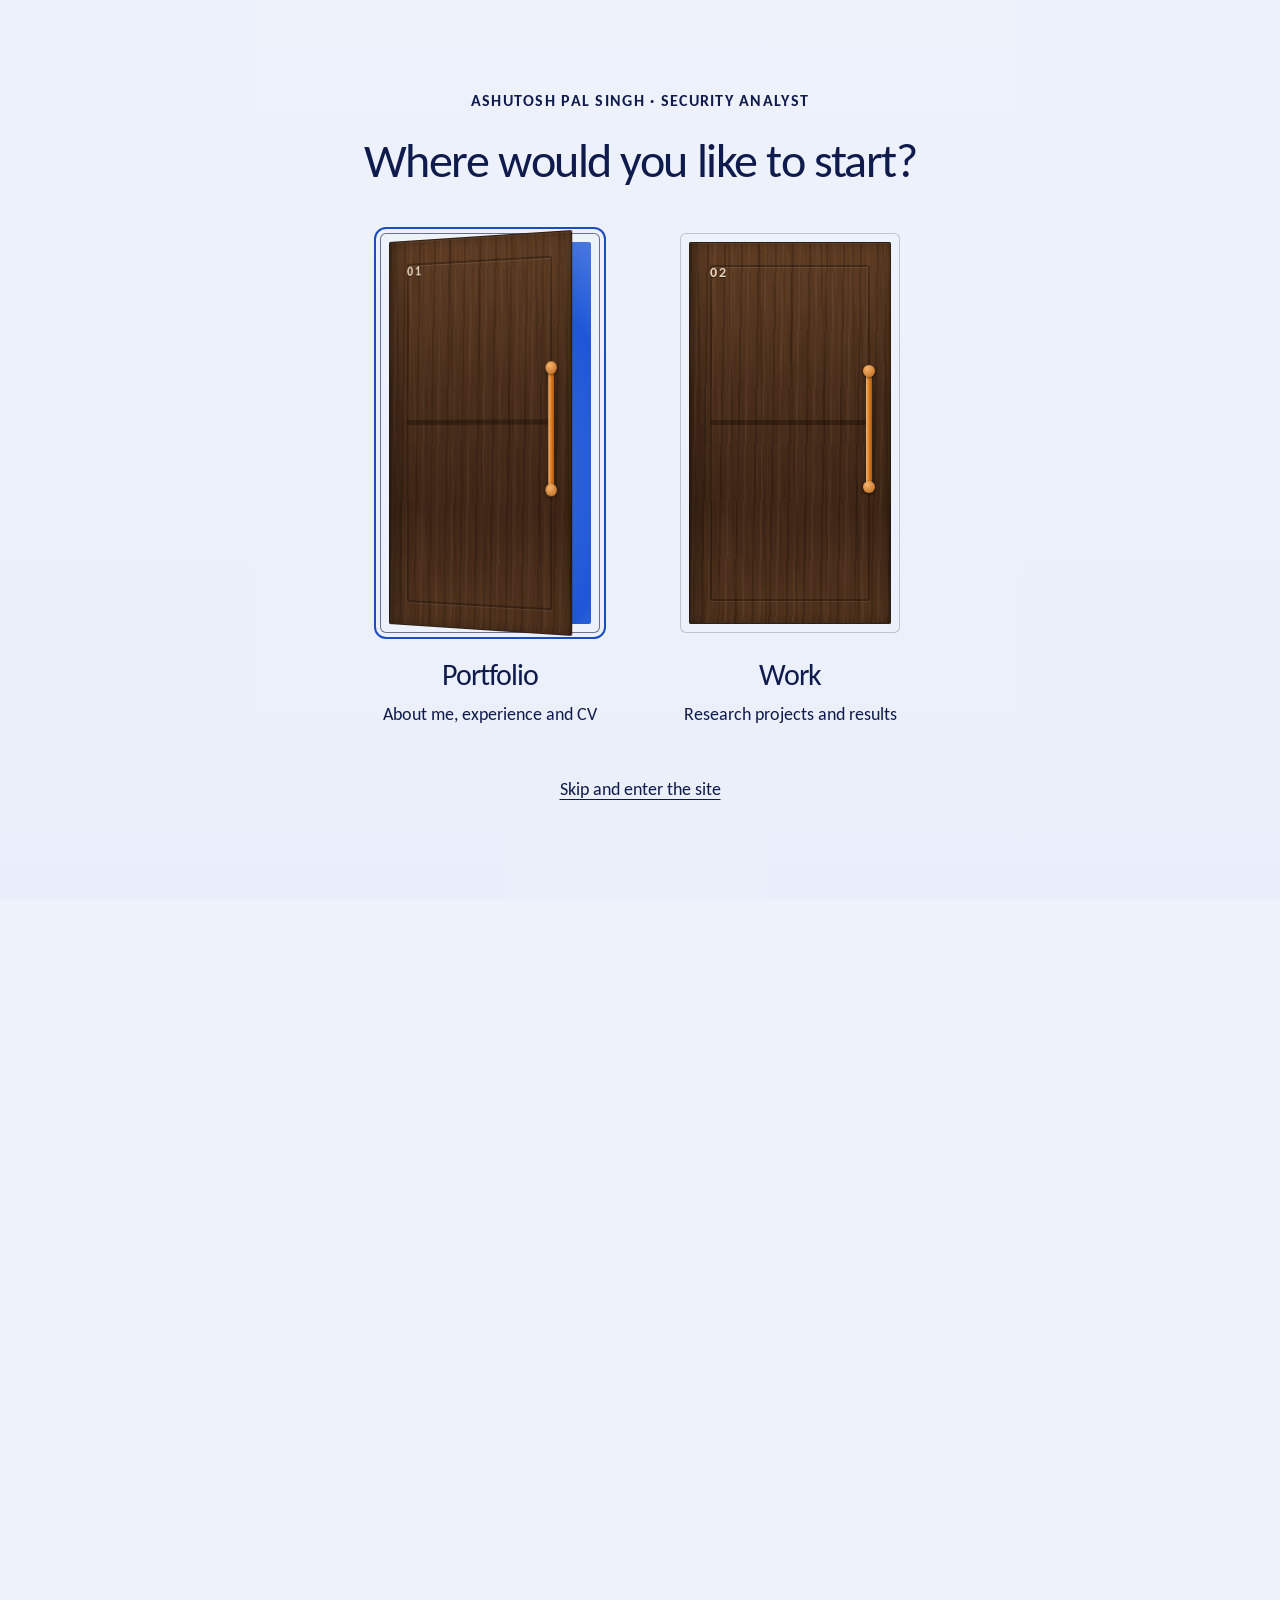
==== commit dd6052f9: "Light theme: pale blue-white page, royal navy text, deeper electric blue and green; larger type; smo" ====
--- a/index.html
+++ b/index.html
@@ -5,7 +5,7 @@
 <meta name="viewport" content="width=device-width, initial-scale=1, viewport-fit=cover">
 <title>Ashutosh Pal Singh | Security Analyst, Blockchain Forensics and DFIR</title>
 <meta name="description" content="Ashutosh Pal Singh, cyber security analyst: security monitoring, vulnerability management, application security testing and open research on detection coverage, scanner accuracy and forensic timelines. MSc Cyber Security Engineering, Warwick. Microsoft SC-200.">
-<meta name="theme-color" content="#070D24">
+<meta name="theme-color" content="#EEF2FB">
 <meta name="color-scheme" content="dark">
 <link rel="canonical" href="https://itsashutoshpsingh.github.io/portfolio/">
 <link rel="icon" href="favicon.svg" type="image/svg+xml">
@@ -217,49 +217,49 @@
           <li data-chapter="8" class="xp__item xp__item--wide glassline" data-reveal>
             <p class="caption-4 mono xp__when">Sep 2026 to present<span>Perfume Reverie, Coventry</span></p>
             <h3 class="heading-6">Web Security Analyst and Developer</h3>
-            <figure class="xpv xpv--split"><div><p class="xpv__k">Checked before launch</p><ul class="xpv__checks"><li style="--i:0">Threat model</li><li style="--i:1">Input testing: XSS, redirects, injection</li><li style="--i:2">Two step staff login</li><li style="--i:3">Least privilege staff access</li><li style="--i:4">Third party app access reviewed</li><li style="--i:5">HTTPS with HSTS</li><li style="--i:6">Content Security Policy</li><li style="--i:7">Clickjacking protection</li><li style="--i:8">Secure cookies</li><li style="--i:9">CSRF protection</li><li style="--i:10">Prices and stock enforced server side</li><li style="--i:11">Zero third party scripts</li></ul></div><dl class="xpv__stats"><div><dt>Commits scanned for secrets</dt><dd>237</dd></div><div><dt>Branches, plus archived builds</dt><dd>9</dd></div><div><dt>Exposed credentials found</dt><dd>0</dd></div><div><dt>Products loaded by script</dt><dd>1,350</dd></div></dl></figure>
+            <figure class="xpv xpv--split" aria-label="Checked before launch"><div><p class="xpv__k">Checked before launch</p><ul class="xpv__checks"><li style="--i:0">Threat model</li><li style="--i:1">Input testing: XSS, redirects, injection</li><li style="--i:2">Two step staff login</li><li style="--i:3">Least privilege staff access</li><li style="--i:4">Third party app access reviewed</li><li style="--i:5">HTTPS with HSTS</li><li style="--i:6">Content Security Policy</li><li style="--i:7">Clickjacking protection</li><li style="--i:8">Secure cookies</li><li style="--i:9">CSRF protection</li><li style="--i:10">Prices and stock enforced server side</li><li style="--i:11">Zero third party scripts</li></ul></div><dl class="xpv__stats"><div><dt>Commits scanned for secrets</dt><dd>237</dd></div><div><dt>Branches, plus archived builds</dt><dd>9</dd></div><div><dt>Exposed credentials found</dt><dd>0</dd></div><div><dt>Products loaded by script</dt><dd>1,350</dd></div></dl></figure>
             <ul class="list xp__pts"><li class="body-6">Assessed the online store, its codebase and live configuration before launch against a formal threat model, testing every input path for cross site scripting, open redirects and injection, and wrote the security report and remediation roadmap for the owner.</li><li class="body-6">Set up two step staff login and least privilege permissions, reviewed the data access granted to third party apps, added bot protection to customer forms, and verified HTTPS with HSTS, Content Security Policy, clickjacking protection, secure cookies and CSRF protection, with prices, stock and discounts enforced server side.</li><li class="body-6">Scanned the full code history (237 commits across 9 branches plus archived builds) and found no exposed credential; audited dependencies and pinned the build to verified versions.</li><li class="body-6">Built the custom front end in HTML, CSS, JavaScript and server side templating, with Node.js and Python automation that generated and loaded a catalogue of 1,350 products through the platform Admin API, plus SEO and UK compliance work.</li></ul>
             <ul class="tags caption-4 mono"><li>Threat modelling</li><li>OWASP Top 10</li><li>CSP and HSTS</li><li>Secret scanning</li><li>Node.js</li><li>Python</li></ul>
           </li>
           <li data-chapter="7" class="xp__item glassline" data-reveal>
             <p class="caption-4 mono xp__when">2026<span>Independent research, Coventry</span></p>
             <h3 class="heading-6">Security researcher, open benchmarks</h3>
-            <figure class="xpv"><p class="xpv__k">Six open benchmarks, one headline number each</p><ul class="xpv__grid"><li style="--i:0"><b>198</b><span>False merges between exchanges</span></li><li style="--i:1"><b>27%</b><span>Forensic times not the true instant</span></li><li style="--i:2"><b>286</b><span>Logs hidden by silent empty answers</span></li><li style="--i:3"><b>15.9%</b><span>Sigma rules that fired on their own attack</span></li><li style="--i:4"><b>138 of 138</b><span>Scanner verdicts said fixed on stale code</span></li><li style="--i:5"><b>15 of 15</b><span>Planted identity risks found</span></li></ul></figure>
+            <figure class="xpv"><figcaption class="xpv__k">Six open benchmarks, one headline number each</figcaption><ul class="xpv__grid"><li style="--i:0"><b>198</b><span>False merges between exchanges</span></li><li style="--i:1"><b>27%</b><span>Forensic times not the true instant</span></li><li style="--i:2"><b>286</b><span>Logs hidden by silent empty answers</span></li><li style="--i:3"><b>15.9%</b><span>Sigma rules that fired on their own attack</span></li><li style="--i:4"><b>138 of 138</b><span>Scanner verdicts said fixed on stale code</span></li><li style="--i:5"><b>15 of 15</b><span>Planted identity risks found</span></li></ul></figure>
             <ul class="list xp__pts"><li class="body-6">Measured how often published Ethereum clustering and taint rules link addresses that belong to different exchanges, against proof of reserves ground truth.</li><li class="body-6">Tested Plaso and The Sleuth Kit against scripted ground truth across four file systems and DST changes, and traced a month offset bug to libfsfat.</li><li class="body-6">Built a tool that cross checks on chain evidence across RPC providers and proves completeness against the block header.</li><li class="body-6">Tested 1,280 SigmaHQ rules against 283 public attack captures (15.9% fired on their own technique), showed Trivy and OSV-Scanner said fixed in 138 of 138 verdicts on hosts that were updated but not restarted, and wrote 14 read only checks for the OWASP NHI Top 10 that caught 15 of 15 planted findings.</li></ul>
             <ul class="tags caption-4 mono"><li>Ethereum</li><li>Python</li><li>Plaso</li><li>The Sleuth Kit</li><li>Sigma</li><li>Trivy</li><li>Merkle proofs</li></ul>
           </li>
           <li data-chapter="5" class="xp__item glassline" data-reveal>
             <p class="caption-4 mono xp__when">Jan 2025 to present<span>Private labs, walkthrough at interview</span></p>
             <h3 class="heading-6">Detection engineering and Linux home labs</h3>
-            <figure class="xpv"><p class="xpv__k">Twelve physical Linux hosts: Fedora, the Debian family and Arch</p><div class="xpv__dots xpv__dots--hosts" aria-hidden="true"><i style="--i:0" class="on"></i><i style="--i:1" class="on"></i><i style="--i:2" class="on"></i><i style="--i:3" class="on"></i><i style="--i:4" class="on"></i><i style="--i:5" class="on"></i><i style="--i:6" class="on"></i><i style="--i:7" class="on"></i><i style="--i:8" class="on"></i><i style="--i:9" class="on"></i><i style="--i:10" class="on"></i><i style="--i:11" class="on"></i></div><dl class="xpv__stats"><div><dt>Linux hosts administered</dt><dd>12</dd></div><div><dt>Detection pipeline</dt><dd>Elastic and Sysmon</dd></div><div><dt>Every rule mapped and tested</dt><dd>ATT&amp;CK</dd></div></dl></figure>
+            <figure class="xpv"><figcaption class="xpv__k">Twelve physical Linux hosts: Fedora, the Debian family and Arch</figcaption><div class="xpv__dots xpv__dots--hosts" aria-hidden="true"><i style="--i:0" class="on"></i><i style="--i:1" class="on"></i><i style="--i:2" class="on"></i><i style="--i:3" class="on"></i><i style="--i:4" class="on"></i><i style="--i:5" class="on"></i><i style="--i:6" class="on"></i><i style="--i:7" class="on"></i><i style="--i:8" class="on"></i><i style="--i:9" class="on"></i><i style="--i:10" class="on"></i><i style="--i:11" class="on"></i></div><dl class="xpv__stats"><div><dt>Linux hosts administered</dt><dd>12</dd></div><div><dt>Detection pipeline</dt><dd>Elastic and Sysmon</dd></div><div><dt>Every rule mapped and tested</dt><dd>ATT&amp;CK</dd></div></dl></figure>
             <ul class="list xp__pts"><li class="body-6">Elastic Stack and Sysmon pipeline on hardened Debian hosts, collecting Windows endpoint and Active Directory logs.</li><li class="body-6">Sigma and Splunk rules mapped to MITRE ATT&amp;CK, each validated so it fires on the attack and stays quiet on normal use.</li><li class="body-6">Twelve physical Linux hosts across Fedora, the Debian family and Arch: bare metal installs, package management, systemd services, networking, hardening and troubleshooting.</li><li class="body-6">Emulated Kerberoasting, BloodHound and Impacket on a lab domain, triaged PCAPs in Wireshark and phishing headers through SPF, DKIM and DMARC.</li></ul>
             <ul class="tags caption-4 mono"><li>Elastic</li><li>Splunk</li><li>Sysmon</li><li>Sigma</li><li>Sentinel and KQL</li></ul>
           </li>
           <li data-chapter="4" class="xp__item glassline" data-reveal>
             <p class="caption-4 mono xp__when">Jun 2024 to Dec 2024<span>Kyoka Embedded Systems, Rajkot</span></p>
             <h3 class="heading-6">Cyber Security Analyst</h3>
-            <figure class="xpv"><p class="xpv__k">Open vulnerabilities on the assessed estate</p><div class="xpv__bars"><div class="xpv__bar"><span class="xpv__bl">Baseline scan</span><span class="xpv__track"><span class="xpv__fill xpv__fill--base" style="--p:1"></span></span><b class="xpv__bv">100%</b></div><div class="xpv__bar"><span class="xpv__bl">Final scan</span><span class="xpv__track"><span class="xpv__fill xpv__fill--good" style="--p:0.55"></span></span><b class="xpv__bv">55%</b></div></div><dl class="xpv__stats"><div><dt>Production devices</dt><dd>1,000+</dd></div><div><dt>Fewer open vulnerabilities</dt><dd>45%</dd></div><div><dt>Bootloader flaws fixed</dt><dd>5</dd></div><div><dt>Monitoring uptime</dt><dd>99.9%</dd></div></dl></figure>
+            <figure class="xpv"><figcaption class="xpv__k">Open vulnerabilities on the assessed estate</figcaption><div class="xpv__bars"><div class="xpv__bar"><span class="xpv__bl">Baseline scan</span><span class="xpv__track"><span class="xpv__fill xpv__fill--base" style="--p:1"></span></span><b class="xpv__bv">100%</b></div><div class="xpv__bar"><span class="xpv__bl">Final scan</span><span class="xpv__track"><span class="xpv__fill xpv__fill--good" style="--p:0.55"></span></span><b class="xpv__bv">55%</b></div></div><dl class="xpv__stats"><div><dt>Production devices</dt><dd>1,000+</dd></div><div><dt>Fewer open vulnerabilities</dt><dd>45%</dd></div><div><dt>Bootloader flaws fixed</dt><dd>5</dd></div><div><dt>Monitoring uptime</dt><dd>99.9%</dd></div></dl></figure>
             <ul class="list xp__pts"><li class="body-6">Ran the full Nessus and Qualys assessment cycle across 1,000+ production smart home devices, and cut open vulnerabilities by 45% between baseline and final scans.</li><li class="body-6">Kept the security monitoring infrastructure at 99.9% uptime for seven months and supported the rollout of mutual TLS with hardware backed keys.</li><li class="body-6">Found five bootloader level flaws through firmware analysis and verified each fix on device with the embedded team. Automated scanning and reporting in Python.</li></ul>
             <ul class="tags caption-4 mono"><li>Nessus</li><li>Qualys</li><li>CVSS</li><li>Firmware</li><li>mTLS</li><li>Python</li></ul>
           </li>
           <li data-chapter="3" class="xp__item glassline" data-reveal>
             <p class="caption-4 mono xp__when">Jan 2024 to May 2024<span>NASSCOM, Noida</span></p>
             <h3 class="heading-6">Cyber Security Research Analyst</h3>
-            <figure class="xpv"><p class="xpv__k">250+ tools and standards surveyed; three watermarking schemes tested hands on</p><div class="xpv__dots xpv__dots--field" aria-hidden="true"><i style="--i:0" class="on"></i><i style="--i:1" class="on"></i><i style="--i:2" class="on"></i><i style="--i:3"></i><i style="--i:4"></i><i style="--i:5"></i><i style="--i:6"></i><i style="--i:7"></i><i style="--i:8"></i><i style="--i:9"></i><i style="--i:10"></i><i style="--i:11"></i><i style="--i:12"></i><i style="--i:13"></i><i style="--i:14"></i><i style="--i:15"></i><i style="--i:16"></i><i style="--i:17"></i><i style="--i:18"></i><i style="--i:19"></i><i style="--i:20"></i><i style="--i:21"></i><i style="--i:22"></i><i style="--i:23"></i><i style="--i:24"></i><i style="--i:25"></i><i style="--i:26"></i><i style="--i:27"></i><i style="--i:28"></i><i style="--i:29"></i><i style="--i:30"></i><i style="--i:31"></i><i style="--i:32"></i><i style="--i:33"></i><i style="--i:34"></i><i style="--i:35"></i><i style="--i:36"></i><i style="--i:37"></i><i style="--i:38"></i><i style="--i:39"></i><i style="--i:40"></i><i style="--i:41"></i><i style="--i:42"></i><i style="--i:43"></i><i style="--i:44"></i><i style="--i:45"></i><i style="--i:46"></i><i style="--i:47"></i><i style="--i:48"></i><i style="--i:49"></i><i style="--i:50"></i><i style="--i:51"></i><i style="--i:52"></i><i style="--i:53"></i><i style="--i:54"></i><i style="--i:55"></i><i style="--i:56"></i><i style="--i:57"></i><i style="--i:58"></i><i style="--i:59"></i><i style="--i:60"></i><i style="--i:61"></i><i style="--i:62"></i><i style="--i:63"></i><i style="--i:64"></i><i style="--i:65"></i><i style="--i:66"></i><i style="--i:67"></i><i style="--i:68"></i><i style="--i:69"></i><i style="--i:70"></i><i style="--i:71"></i><i style="--i:72"></i><i style="--i:73"></i><i style="--i:74"></i><i style="--i:75"></i><i style="--i:76"></i><i style="--i:77"></i><i style="--i:78"></i><i style="--i:79"></i><i style="--i:80"></i><i style="--i:81"></i><i style="--i:82"></i><i style="--i:83"></i><i style="--i:84"></i><i style="--i:85"></i><i style="--i:86"></i><i style="--i:87"></i><i style="--i:88"></i><i style="--i:89"></i><i style="--i:90"></i><i style="--i:91"></i><i style="--i:92"></i><i style="--i:93"></i><i style="--i:94"></i><i style="--i:95"></i><i style="--i:96"></i><i style="--i:97"></i><i style="--i:98"></i><i style="--i:99"></i><i style="--i:100"></i><i style="--i:101"></i><i style="--i:102"></i><i style="--i:103"></i><i style="--i:104"></i><i style="--i:105"></i><i style="--i:106"></i><i style="--i:107"></i><i style="--i:108"></i><i style="--i:109"></i><i style="--i:110"></i><i style="--i:111"></i><i style="--i:112"></i><i style="--i:113"></i><i style="--i:114"></i><i style="--i:115"></i><i style="--i:116"></i><i style="--i:117"></i><i style="--i:118"></i><i style="--i:119"></i><i style="--i:120"></i><i style="--i:121"></i><i style="--i:122"></i><i style="--i:123"></i><i style="--i:124"></i><i style="--i:125"></i><i style="--i:126"></i><i style="--i:127"></i><i style="--i:128"></i><i style="--i:129"></i><i style="--i:130"></i><i style="--i:131"></i><i style="--i:132"></i><i style="--i:133"></i><i style="--i:134"></i><i style="--i:135"></i><i style="--i:136"></i><i style="--i:137"></i><i style="--i:138"></i><i style="--i:139"></i><i style="--i:140"></i><i style="--i:141"></i><i style="--i:142"></i><i style="--i:143"></i><i style="--i:144"></i><i style="--i:145"></i><i style="--i:146"></i><i style="--i:147"></i><i style="--i:148"></i><i style="--i:149"></i><i style="--i:150"></i><i style="--i:151"></i><i style="--i:152"></i><i style="--i:153"></i><i style="--i:154"></i><i style="--i:155"></i><i style="--i:156"></i><i style="--i:157"></i><i style="--i:158"></i><i style="--i:159"></i><i style="--i:160"></i><i style="--i:161"></i><i style="--i:162"></i><i style="--i:163"></i><i style="--i:164"></i><i style="--i:165"></i><i style="--i:166"></i><i style="--i:167"></i><i style="--i:168"></i><i style="--i:169"></i><i style="--i:170"></i><i style="--i:171"></i><i style="--i:172"></i><i style="--i:173"></i><i style="--i:174"></i><i style="--i:175"></i><i style="--i:176"></i><i style="--i:177"></i><i style="--i:178"></i><i style="--i:179"></i><i style="--i:180"></i><i style="--i:181"></i><i style="--i:182"></i><i style="--i:183"></i><i style="--i:184"></i><i style="--i:185"></i><i style="--i:186"></i><i style="--i:187"></i><i style="--i:188"></i><i style="--i:189"></i><i style="--i:190"></i><i style="--i:191"></i><i style="--i:192"></i><i style="--i:193"></i><i style="--i:194"></i><i style="--i:195"></i><i style="--i:196"></i><i style="--i:197"></i><i style="--i:198"></i><i style="--i:199"></i><i style="--i:200"></i><i style="--i:201"></i><i style="--i:202"></i><i style="--i:203"></i><i style="--i:204"></i><i style="--i:205"></i><i style="--i:206"></i><i style="--i:207"></i><i style="--i:208"></i><i style="--i:209"></i><i style="--i:210"></i><i style="--i:211"></i><i style="--i:212"></i><i style="--i:213"></i><i style="--i:214"></i><i style="--i:215"></i><i style="--i:216"></i><i style="--i:217"></i><i style="--i:218"></i><i style="--i:219"></i><i style="--i:220"></i><i style="--i:221"></i><i style="--i:222"></i><i style="--i:223"></i><i style="--i:224"></i><i style="--i:225"></i><i style="--i:226"></i><i style="--i:227"></i><i style="--i:228"></i><i style="--i:229"></i><i style="--i:230"></i><i style="--i:231"></i><i style="--i:232"></i><i style="--i:233"></i><i style="--i:234"></i><i style="--i:235"></i><i style="--i:236"></i><i style="--i:237"></i><i style="--i:238"></i><i style="--i:239"></i><i style="--i:240"></i><i style="--i:241"></i><i style="--i:242"></i><i style="--i:243"></i><i style="--i:244"></i><i style="--i:245"></i><i style="--i:246"></i><i style="--i:247"></i><i style="--i:248"></i><i style="--i:249"></i></div><dl class="xpv__stats"><div><dt>Tools and standards surveyed</dt><dd>250+</dd></div><div><dt>C2PA, SynthID, Stable Signature</dt><dd>3</dd></div><div><dt>Professionals briefed</dt><dd>100+</dd></div></dl></figure>
+            <figure class="xpv"><figcaption class="xpv__k">250+ tools and standards surveyed; three watermarking schemes tested hands on</figcaption><div class="xpv__dots xpv__dots--field" aria-hidden="true"><i style="--i:0" class="on"></i><i style="--i:1" class="on"></i><i style="--i:2" class="on"></i><i style="--i:3"></i><i style="--i:4"></i><i style="--i:5"></i><i style="--i:6"></i><i style="--i:7"></i><i style="--i:8"></i><i style="--i:9"></i><i style="--i:10"></i><i style="--i:11"></i><i style="--i:12"></i><i style="--i:13"></i><i style="--i:14"></i><i style="--i:15"></i><i style="--i:16"></i><i style="--i:17"></i><i style="--i:18"></i><i style="--i:19"></i><i style="--i:20"></i><i style="--i:21"></i><i style="--i:22"></i><i style="--i:23"></i><i style="--i:24"></i><i style="--i:25"></i><i style="--i:26"></i><i style="--i:27"></i><i style="--i:28"></i><i style="--i:29"></i><i style="--i:30"></i><i style="--i:31"></i><i style="--i:32"></i><i style="--i:33"></i><i style="--i:34"></i><i style="--i:35"></i><i style="--i:36"></i><i style="--i:37"></i><i style="--i:38"></i><i style="--i:39"></i><i style="--i:40"></i><i style="--i:41"></i><i style="--i:42"></i><i style="--i:43"></i><i style="--i:44"></i><i style="--i:45"></i><i style="--i:46"></i><i style="--i:47"></i><i style="--i:48"></i><i style="--i:49"></i><i style="--i:50"></i><i style="--i:51"></i><i style="--i:52"></i><i style="--i:53"></i><i style="--i:54"></i><i style="--i:55"></i><i style="--i:56"></i><i style="--i:57"></i><i style="--i:58"></i><i style="--i:59"></i><i style="--i:60"></i><i style="--i:61"></i><i style="--i:62"></i><i style="--i:63"></i><i style="--i:64"></i><i style="--i:65"></i><i style="--i:66"></i><i style="--i:67"></i><i style="--i:68"></i><i style="--i:69"></i><i style="--i:70"></i><i style="--i:71"></i><i style="--i:72"></i><i style="--i:73"></i><i style="--i:74"></i><i style="--i:75"></i><i style="--i:76"></i><i style="--i:77"></i><i style="--i:78"></i><i style="--i:79"></i><i style="--i:80"></i><i style="--i:81"></i><i style="--i:82"></i><i style="--i:83"></i><i style="--i:84"></i><i style="--i:85"></i><i style="--i:86"></i><i style="--i:87"></i><i style="--i:88"></i><i style="--i:89"></i><i style="--i:90"></i><i style="--i:91"></i><i style="--i:92"></i><i style="--i:93"></i><i style="--i:94"></i><i style="--i:95"></i><i style="--i:96"></i><i style="--i:97"></i><i style="--i:98"></i><i style="--i:99"></i><i style="--i:100"></i><i style="--i:101"></i><i style="--i:102"></i><i style="--i:103"></i><i style="--i:104"></i><i style="--i:105"></i><i style="--i:106"></i><i style="--i:107"></i><i style="--i:108"></i><i style="--i:109"></i><i style="--i:110"></i><i style="--i:111"></i><i style="--i:112"></i><i style="--i:113"></i><i style="--i:114"></i><i style="--i:115"></i><i style="--i:116"></i><i style="--i:117"></i><i style="--i:118"></i><i style="--i:119"></i><i style="--i:120"></i><i style="--i:121"></i><i style="--i:122"></i><i style="--i:123"></i><i style="--i:124"></i><i style="--i:125"></i><i style="--i:126"></i><i style="--i:127"></i><i style="--i:128"></i><i style="--i:129"></i><i style="--i:130"></i><i style="--i:131"></i><i style="--i:132"></i><i style="--i:133"></i><i style="--i:134"></i><i style="--i:135"></i><i style="--i:136"></i><i style="--i:137"></i><i style="--i:138"></i><i style="--i:139"></i><i style="--i:140"></i><i style="--i:141"></i><i style="--i:142"></i><i style="--i:143"></i><i style="--i:144"></i><i style="--i:145"></i><i style="--i:146"></i><i style="--i:147"></i><i style="--i:148"></i><i style="--i:149"></i><i style="--i:150"></i><i style="--i:151"></i><i style="--i:152"></i><i style="--i:153"></i><i style="--i:154"></i><i style="--i:155"></i><i style="--i:156"></i><i style="--i:157"></i><i style="--i:158"></i><i style="--i:159"></i><i style="--i:160"></i><i style="--i:161"></i><i style="--i:162"></i><i style="--i:163"></i><i style="--i:164"></i><i style="--i:165"></i><i style="--i:166"></i><i style="--i:167"></i><i style="--i:168"></i><i style="--i:169"></i><i style="--i:170"></i><i style="--i:171"></i><i style="--i:172"></i><i style="--i:173"></i><i style="--i:174"></i><i style="--i:175"></i><i style="--i:176"></i><i style="--i:177"></i><i style="--i:178"></i><i style="--i:179"></i><i style="--i:180"></i><i style="--i:181"></i><i style="--i:182"></i><i style="--i:183"></i><i style="--i:184"></i><i style="--i:185"></i><i style="--i:186"></i><i style="--i:187"></i><i style="--i:188"></i><i style="--i:189"></i><i style="--i:190"></i><i style="--i:191"></i><i style="--i:192"></i><i style="--i:193"></i><i style="--i:194"></i><i style="--i:195"></i><i style="--i:196"></i><i style="--i:197"></i><i style="--i:198"></i><i style="--i:199"></i><i style="--i:200"></i><i style="--i:201"></i><i style="--i:202"></i><i style="--i:203"></i><i style="--i:204"></i><i style="--i:205"></i><i style="--i:206"></i><i style="--i:207"></i><i style="--i:208"></i><i style="--i:209"></i><i style="--i:210"></i><i style="--i:211"></i><i style="--i:212"></i><i style="--i:213"></i><i style="--i:214"></i><i style="--i:215"></i><i style="--i:216"></i><i style="--i:217"></i><i style="--i:218"></i><i style="--i:219"></i><i style="--i:220"></i><i style="--i:221"></i><i style="--i:222"></i><i style="--i:223"></i><i style="--i:224"></i><i style="--i:225"></i><i style="--i:226"></i><i style="--i:227"></i><i style="--i:228"></i><i style="--i:229"></i><i style="--i:230"></i><i style="--i:231"></i><i style="--i:232"></i><i style="--i:233"></i><i style="--i:234"></i><i style="--i:235"></i><i style="--i:236"></i><i style="--i:237"></i><i style="--i:238"></i><i style="--i:239"></i><i style="--i:240"></i><i style="--i:241"></i><i style="--i:242"></i><i style="--i:243"></i><i style="--i:244"></i><i style="--i:245"></i><i style="--i:246"></i><i style="--i:247"></i><i style="--i:248"></i><i style="--i:249"></i></div><dl class="xpv__stats"><div><dt>Tools and standards surveyed</dt><dd>250+</dd></div><div><dt>C2PA, SynthID, Stable Signature</dt><dd>3</dd></div><div><dt>Professionals briefed</dt><dd>100+</dd></div></dl></figure>
             <ul class="list xp__pts"><li class="body-6">Joint author of a policy document on deepfake and synthetic media governance, and contributed research to briefings on cyber incident reporting.</li><li class="body-6">Tested C2PA, Google SynthID and Meta Stable Signature within a survey of 250+ tools, mapped to the UK Online Safety Act and the EU AI Act.</li><li class="body-6">Discussed the findings with 100+ professionals from government, Adobe, Meta and Google at closed door policy events; the work led to a published paper.</li></ul>
             <ul class="tags caption-4 mono"><li>C2PA</li><li>SynthID</li><li>Policy</li><li>EU AI Act</li></ul>
           </li>
           <li data-chapter="2" class="xp__item glassline" data-reveal>
             <p class="caption-4 mono xp__when">Apr 2023 to Jul 2023<span>Cisco Networking Academy, Pune</span></p>
             <h3 class="heading-6">Network Security Engineering</h3>
-            <figure class="xpv"><p class="xpv__k">The multi site network: 55 nodes, 15 weaknesses ranked by risk</p><svg class="xpv__net" viewBox="0 0 460 180" role="img" aria-label="Network of 55 nodes across three sites, with 15 weaknesses marked"><line x1="230" y1="150" x2="70" y2="70" class="xpv__ln xpv__ln--core"/><line x1="70" y1="70" x2="96.0" y2="69.3" class="xpv__ln"/><line x1="70" y1="70" x2="103.6" y2="76.1" class="xpv__ln"/><line x1="70" y1="70" x2="101.4" y2="89.1" class="xpv__ln"/><line x1="70" y1="70" x2="83.9" y2="83.6" class="xpv__ln"/><line x1="70" y1="70" x2="72.9" y2="91.6" class="xpv__ln"/><line x1="70" y1="70" x2="59.3" y2="96.5" class="xpv__ln"/><line x1="70" y1="70" x2="56.6" y2="83.8" class="xpv__ln"/><line x1="70" y1="70" x2="40.2" y2="81.4" class="xpv__ln"/><line x1="70" y1="70" x2="27.9" y2="78.0" class="xpv__ln"/><line x1="70" y1="70" x2="44.4" y2="67.3" class="xpv__ln"/><line x1="70" y1="70" x2="38.5" y2="60.5" class="xpv__ln"/><line x1="70" y1="70" x2="40.2" y2="49.9" class="xpv__ln"/><line x1="70" y1="70" x2="62.4" y2="54.6" class="xpv__ln"/><line x1="70" y1="70" x2="76.0" y2="48.6" class="xpv__ln"/><line x1="70" y1="70" x2="86.0" y2="44.6" class="xpv__ln"/><line x1="70" y1="70" x2="88.0" y2="58.4" class="xpv__ln"/><line x1="70" y1="70" x2="103.0" y2="62.8" class="xpv__ln"/><line x1="230" y1="150" x2="230" y2="50" class="xpv__ln xpv__ln--core"/><line x1="230" y1="50" x2="255.9" y2="51.7" class="xpv__ln"/><line x1="230" y1="50" x2="262.4" y2="58.2" class="xpv__ln"/><line x1="230" y1="50" x2="263.2" y2="67.9" class="xpv__ln"/><line x1="230" y1="50" x2="238.9" y2="65.2" class="xpv__ln"/><line x1="230" y1="50" x2="237.0" y2="71.3" class="xpv__ln"/><line x1="230" y1="50" x2="214.4" y2="75.5" class="xpv__ln"/><line x1="230" y1="50" x2="215.4" y2="63.3" class="xpv__ln"/><line x1="230" y1="50" x2="201.9" y2="63.0" class="xpv__ln"/><line x1="230" y1="50" x2="187.7" y2="57.4" class="xpv__ln"/><line x1="230" y1="50" x2="204.3" y2="47.8" class="xpv__ln"/><line x1="230" y1="50" x2="201.7" y2="37.2" class="xpv__ln"/><line x1="230" y1="50" x2="200.9" y2="29.6" class="xpv__ln"/><line x1="230" y1="50" x2="223.4" y2="34.4" class="xpv__ln"/><line x1="230" y1="50" x2="234.4" y2="28.5" class="xpv__ln"/><line x1="230" y1="50" x2="248.4" y2="25.2" class="xpv__ln"/><line x1="230" y1="50" x2="249.4" y2="39.3" class="xpv__ln"/><line x1="230" y1="50" x2="261.1" y2="40.1" class="xpv__ln"/><line x1="230" y1="150" x2="390" y2="80" class="xpv__ln xpv__ln--core"/><line x1="390" y1="80" x2="415.9" y2="78.3" class="xpv__ln"/><line x1="390" y1="80" x2="423.4" y2="86.4" class="xpv__ln"/><line x1="390" y1="80" x2="421.2" y2="99.2" class="xpv__ln"/><line x1="390" y1="80" x2="402.0" y2="94.3" class="xpv__ln"/><line x1="390" y1="80" x2="394.8" y2="101.5" class="xpv__ln"/><line x1="390" y1="80" x2="377.1" y2="106.1" class="xpv__ln"/><line x1="390" y1="80" x2="374.6" y2="93.0" class="xpv__ln"/><line x1="390" y1="80" x2="361.2" y2="92.3" class="xpv__ln"/><line x1="390" y1="80" x2="346.3" y2="83.1" class="xpv__ln"/><line x1="390" y1="80" x2="364.7" y2="76.3" class="xpv__ln"/><line x1="390" y1="80" x2="359.2" y2="69.7" class="xpv__ln"/><line x1="390" y1="80" x2="364.1" y2="57.9" class="xpv__ln"/><line x1="390" y1="80" x2="383.0" y2="64.5" class="xpv__ln"/><line x1="390" y1="80" x2="396.3" y2="58.7" class="xpv__ln"/><line x1="390" y1="80" x2="411.8" y2="56.3" class="xpv__ln"/><line x1="390" y1="80" x2="408.3" y2="68.5" class="xpv__ln"/><line x1="390" y1="80" x2="423.9" y2="74.5" class="xpv__ln"/><circle cx="96.0" cy="69.3" r="3.2" class="xpv__nd" style="--i:0"/><circle cx="103.6" cy="76.1" r="3.2" class="xpv__nd" style="--i:1"/><circle cx="101.4" cy="89.1" r="3.2" class="xpv__nd xpv__nd--weak" style="--i:2"/><circle cx="83.9" cy="83.6" r="3.2" class="xpv__nd" style="--i:3"/><circle cx="72.9" cy="91.6" r="3.2" class="xpv__nd xpv__nd--weak" style="--i:4"/><circle cx="59.3" cy="96.5" r="3.2" class="xpv__nd" style="--i:5"/><circle cx="56.6" cy="83.8" r="3.2" class="xpv__nd" style="--i:6"/><circle cx="40.2" cy="81.4" r="3.2" class="xpv__nd xpv__nd--weak" style="--i:7"/><circle cx="27.9" cy="78.0" r="3.2" class="xpv__nd" style="--i:8"/><circle cx="44.4" cy="67.3" r="3.2" class="xpv__nd xpv__nd--weak" style="--i:9"/><circle cx="38.5" cy="60.5" r="3.2" class="xpv__nd xpv__nd--weak" style="--i:10"/><circle cx="40.2" cy="49.9" r="3.2" class="xpv__nd" style="--i:11"/><circle cx="62.4" cy="54.6" r="3.2" class="xpv__nd" style="--i:12"/><circle cx="76.0" cy="48.6" r="3.2" class="xpv__nd" style="--i:13"/><circle cx="86.0" cy="44.6" r="3.2" class="xpv__nd" style="--i:14"/><circle cx="88.0" cy="58.4" r="3.2" class="xpv__nd" style="--i:15"/><circle cx="103.0" cy="62.8" r="3.2" class="xpv__nd" style="--i:16"/><circle cx="255.9" cy="51.7" r="3.2" class="xpv__nd" style="--i:17"/><circle cx="262.4" cy="58.2" r="3.2" class="xpv__nd" style="--i:18"/><circle cx="263.2" cy="67.9" r="3.2" class="xpv__nd" style="--i:19"/><circle cx="238.9" cy="65.2" r="3.2" class="xpv__nd xpv__nd--weak" style="--i:20"/><circle cx="237.0" cy="71.3" r="3.2" class="xpv__nd xpv__nd--weak" style="--i:21"/><circle cx="214.4" cy="75.5" r="3.2" class="xpv__nd xpv__nd--weak" style="--i:22"/><circle cx="215.4" cy="63.3" r="3.2" class="xpv__nd" style="--i:23"/><circle cx="201.9" cy="63.0" r="3.2" class="xpv__nd" style="--i:24"/><circle cx="187.7" cy="57.4" r="3.2" class="xpv__nd" style="--i:25"/><circle cx="204.3" cy="47.8" r="3.2" class="xpv__nd xpv__nd--weak" style="--i:26"/><circle cx="201.7" cy="37.2" r="3.2" class="xpv__nd" style="--i:27"/><circle cx="200.9" cy="29.6" r="3.2" class="xpv__nd" style="--i:28"/><circle cx="223.4" cy="34.4" r="3.2" class="xpv__nd" style="--i:29"/><circle cx="234.4" cy="28.5" r="3.2" class="xpv__nd" style="--i:30"/><circle cx="248.4" cy="25.2" r="3.2" class="xpv__nd xpv__nd--weak" style="--i:31"/><circle cx="249.4" cy="39.3" r="3.2" class="xpv__nd xpv__nd--weak" style="--i:32"/><circle cx="261.1" cy="40.1" r="3.2" class="xpv__nd" style="--i:33"/><circle cx="415.9" cy="78.3" r="3.2" class="xpv__nd" style="--i:34"/><circle cx="423.4" cy="86.4" r="3.2" class="xpv__nd xpv__nd--weak" style="--i:35"/><circle cx="421.2" cy="99.2" r="3.2" class="xpv__nd xpv__nd--weak" style="--i:36"/><circle cx="402.0" cy="94.3" r="3.2" class="xpv__nd" style="--i:37"/><circle cx="394.8" cy="101.5" r="3.2" class="xpv__nd" style="--i:38"/><circle cx="377.1" cy="106.1" r="3.2" class="xpv__nd" style="--i:39"/><circle cx="374.6" cy="93.0" r="3.2" class="xpv__nd" style="--i:40"/><circle cx="361.2" cy="92.3" r="3.2" class="xpv__nd" style="--i:41"/><circle cx="346.3" cy="83.1" r="3.2" class="xpv__nd" style="--i:42"/><circle cx="364.7" cy="76.3" r="3.2" class="xpv__nd" style="--i:43"/><circle cx="359.2" cy="69.7" r="3.2" class="xpv__nd" style="--i:44"/><circle cx="364.1" cy="57.9" r="3.2" class="xpv__nd" style="--i:45"/><circle cx="383.0" cy="64.5" r="3.2" class="xpv__nd xpv__nd--weak" style="--i:46"/><circle cx="396.3" cy="58.7" r="3.2" class="xpv__nd" style="--i:47"/><circle cx="411.8" cy="56.3" r="3.2" class="xpv__nd xpv__nd--weak" style="--i:48"/><circle cx="408.3" cy="68.5" r="3.2" class="xpv__nd" style="--i:49"/><circle cx="423.9" cy="74.5" r="3.2" class="xpv__nd" style="--i:50"/><rect x="64" y="64" width="12" height="12" rx="2" class="xpv__sw"/><rect x="224" y="44" width="12" height="12" rx="2" class="xpv__sw"/><rect x="384" y="74" width="12" height="12" rx="2" class="xpv__sw"/><rect x="221" y="141" width="18" height="18" rx="3" class="xpv__rt"/></svg><dl class="xpv__stats"><div><dt>Nodes across three sites</dt><dd>55</dd></div><div><dt>Weaknesses ranked</dt><dd>15+</dd></div><div><dt>Firewall rules</dt><dd>VLANs, ACLs</dd></div></dl></figure>
+            <figure class="xpv"><figcaption class="xpv__k">The multi site network: 55 nodes, 15 weaknesses ranked by risk</figcaption><svg class="xpv__net" viewBox="0 0 460 180" role="img" aria-label="Network of 55 nodes across three sites, with 15 weaknesses marked"><line x1="230" y1="150" x2="70" y2="70" class="xpv__ln xpv__ln--core"/><line x1="70" y1="70" x2="96.0" y2="69.3" class="xpv__ln"/><line x1="70" y1="70" x2="103.6" y2="76.1" class="xpv__ln"/><line x1="70" y1="70" x2="101.4" y2="89.1" class="xpv__ln"/><line x1="70" y1="70" x2="83.9" y2="83.6" class="xpv__ln"/><line x1="70" y1="70" x2="72.9" y2="91.6" class="xpv__ln"/><line x1="70" y1="70" x2="59.3" y2="96.5" class="xpv__ln"/><line x1="70" y1="70" x2="56.6" y2="83.8" class="xpv__ln"/><line x1="70" y1="70" x2="40.2" y2="81.4" class="xpv__ln"/><line x1="70" y1="70" x2="27.9" y2="78.0" class="xpv__ln"/><line x1="70" y1="70" x2="44.4" y2="67.3" class="xpv__ln"/><line x1="70" y1="70" x2="38.5" y2="60.5" class="xpv__ln"/><line x1="70" y1="70" x2="40.2" y2="49.9" class="xpv__ln"/><line x1="70" y1="70" x2="62.4" y2="54.6" class="xpv__ln"/><line x1="70" y1="70" x2="76.0" y2="48.6" class="xpv__ln"/><line x1="70" y1="70" x2="86.0" y2="44.6" class="xpv__ln"/><line x1="70" y1="70" x2="88.0" y2="58.4" class="xpv__ln"/><line x1="70" y1="70" x2="103.0" y2="62.8" class="xpv__ln"/><line x1="230" y1="150" x2="230" y2="50" class="xpv__ln xpv__ln--core"/><line x1="230" y1="50" x2="255.9" y2="51.7" class="xpv__ln"/><line x1="230" y1="50" x2="262.4" y2="58.2" class="xpv__ln"/><line x1="230" y1="50" x2="263.2" y2="67.9" class="xpv__ln"/><line x1="230" y1="50" x2="238.9" y2="65.2" class="xpv__ln"/><line x1="230" y1="50" x2="237.0" y2="71.3" class="xpv__ln"/><line x1="230" y1="50" x2="214.4" y2="75.5" class="xpv__ln"/><line x1="230" y1="50" x2="215.4" y2="63.3" class="xpv__ln"/><line x1="230" y1="50" x2="201.9" y2="63.0" class="xpv__ln"/><line x1="230" y1="50" x2="187.7" y2="57.4" class="xpv__ln"/><line x1="230" y1="50" x2="204.3" y2="47.8" class="xpv__ln"/><line x1="230" y1="50" x2="201.7" y2="37.2" class="xpv__ln"/><line x1="230" y1="50" x2="200.9" y2="29.6" class="xpv__ln"/><line x1="230" y1="50" x2="223.4" y2="34.4" class="xpv__ln"/><line x1="230" y1="50" x2="234.4" y2="28.5" class="xpv__ln"/><line x1="230" y1="50" x2="248.4" y2="25.2" class="xpv__ln"/><line x1="230" y1="50" x2="249.4" y2="39.3" class="xpv__ln"/><line x1="230" y1="50" x2="261.1" y2="40.1" class="xpv__ln"/><line x1="230" y1="150" x2="390" y2="80" class="xpv__ln xpv__ln--core"/><line x1="390" y1="80" x2="415.9" y2="78.3" class="xpv__ln"/><line x1="390" y1="80" x2="423.4" y2="86.4" class="xpv__ln"/><line x1="390" y1="80" x2="421.2" y2="99.2" class="xpv__ln"/><line x1="390" y1="80" x2="402.0" y2="94.3" class="xpv__ln"/><line x1="390" y1="80" x2="394.8" y2="101.5" class="xpv__ln"/><line x1="390" y1="80" x2="377.1" y2="106.1" class="xpv__ln"/><line x1="390" y1="80" x2="374.6" y2="93.0" class="xpv__ln"/><line x1="390" y1="80" x2="361.2" y2="92.3" class="xpv__ln"/><line x1="390" y1="80" x2="346.3" y2="83.1" class="xpv__ln"/><line x1="390" y1="80" x2="364.7" y2="76.3" class="xpv__ln"/><line x1="390" y1="80" x2="359.2" y2="69.7" class="xpv__ln"/><line x1="390" y1="80" x2="364.1" y2="57.9" class="xpv__ln"/><line x1="390" y1="80" x2="383.0" y2="64.5" class="xpv__ln"/><line x1="390" y1="80" x2="396.3" y2="58.7" class="xpv__ln"/><line x1="390" y1="80" x2="411.8" y2="56.3" class="xpv__ln"/><line x1="390" y1="80" x2="408.3" y2="68.5" class="xpv__ln"/><line x1="390" y1="80" x2="423.9" y2="74.5" class="xpv__ln"/><circle cx="96.0" cy="69.3" r="3.2" class="xpv__nd" style="--i:0"/><circle cx="103.6" cy="76.1" r="3.2" class="xpv__nd" style="--i:1"/><circle cx="101.4" cy="89.1" r="3.2" class="xpv__nd xpv__nd--weak" style="--i:2"/><circle cx="83.9" cy="83.6" r="3.2" class="xpv__nd" style="--i:3"/><circle cx="72.9" cy="91.6" r="3.2" class="xpv__nd xpv__nd--weak" style="--i:4"/><circle cx="59.3" cy="96.5" r="3.2" class="xpv__nd" style="--i:5"/><circle cx="56.6" cy="83.8" r="3.2" class="xpv__nd" style="--i:6"/><circle cx="40.2" cy="81.4" r="3.2" class="xpv__nd xpv__nd--weak" style="--i:7"/><circle cx="27.9" cy="78.0" r="3.2" class="xpv__nd" style="--i:8"/><circle cx="44.4" cy="67.3" r="3.2" class="xpv__nd xpv__nd--weak" style="--i:9"/><circle cx="38.5" cy="60.5" r="3.2" class="xpv__nd xpv__nd--weak" style="--i:10"/><circle cx="40.2" cy="49.9" r="3.2" class="xpv__nd" style="--i:11"/><circle cx="62.4" cy="54.6" r="3.2" class="xpv__nd" style="--i:12"/><circle cx="76.0" cy="48.6" r="3.2" class="xpv__nd" style="--i:13"/><circle cx="86.0" cy="44.6" r="3.2" class="xpv__nd" style="--i:14"/><circle cx="88.0" cy="58.4" r="3.2" class="xpv__nd" style="--i:15"/><circle cx="103.0" cy="62.8" r="3.2" class="xpv__nd" style="--i:16"/><circle cx="255.9" cy="51.7" r="3.2" class="xpv__nd" style="--i:17"/><circle cx="262.4" cy="58.2" r="3.2" class="xpv__nd" style="--i:18"/><circle cx="263.2" cy="67.9" r="3.2" class="xpv__nd" style="--i:19"/><circle cx="238.9" cy="65.2" r="3.2" class="xpv__nd xpv__nd--weak" style="--i:20"/><circle cx="237.0" cy="71.3" r="3.2" class="xpv__nd xpv__nd--weak" style="--i:21"/><circle cx="214.4" cy="75.5" r="3.2" class="xpv__nd xpv__nd--weak" style="--i:22"/><circle cx="215.4" cy="63.3" r="3.2" class="xpv__nd" style="--i:23"/><circle cx="201.9" cy="63.0" r="3.2" class="xpv__nd" style="--i:24"/><circle cx="187.7" cy="57.4" r="3.2" class="xpv__nd" style="--i:25"/><circle cx="204.3" cy="47.8" r="3.2" class="xpv__nd xpv__nd--weak" style="--i:26"/><circle cx="201.7" cy="37.2" r="3.2" class="xpv__nd" style="--i:27"/><circle cx="200.9" cy="29.6" r="3.2" class="xpv__nd" style="--i:28"/><circle cx="223.4" cy="34.4" r="3.2" class="xpv__nd" style="--i:29"/><circle cx="234.4" cy="28.5" r="3.2" class="xpv__nd" style="--i:30"/><circle cx="248.4" cy="25.2" r="3.2" class="xpv__nd xpv__nd--weak" style="--i:31"/><circle cx="249.4" cy="39.3" r="3.2" class="xpv__nd xpv__nd--weak" style="--i:32"/><circle cx="261.1" cy="40.1" r="3.2" class="xpv__nd" style="--i:33"/><circle cx="415.9" cy="78.3" r="3.2" class="xpv__nd" style="--i:34"/><circle cx="423.4" cy="86.4" r="3.2" class="xpv__nd xpv__nd--weak" style="--i:35"/><circle cx="421.2" cy="99.2" r="3.2" class="xpv__nd xpv__nd--weak" style="--i:36"/><circle cx="402.0" cy="94.3" r="3.2" class="xpv__nd" style="--i:37"/><circle cx="394.8" cy="101.5" r="3.2" class="xpv__nd" style="--i:38"/><circle cx="377.1" cy="106.1" r="3.2" class="xpv__nd" style="--i:39"/><circle cx="374.6" cy="93.0" r="3.2" class="xpv__nd" style="--i:40"/><circle cx="361.2" cy="92.3" r="3.2" class="xpv__nd" style="--i:41"/><circle cx="346.3" cy="83.1" r="3.2" class="xpv__nd" style="--i:42"/><circle cx="364.7" cy="76.3" r="3.2" class="xpv__nd" style="--i:43"/><circle cx="359.2" cy="69.7" r="3.2" class="xpv__nd" style="--i:44"/><circle cx="364.1" cy="57.9" r="3.2" class="xpv__nd" style="--i:45"/><circle cx="383.0" cy="64.5" r="3.2" class="xpv__nd xpv__nd--weak" style="--i:46"/><circle cx="396.3" cy="58.7" r="3.2" class="xpv__nd" style="--i:47"/><circle cx="411.8" cy="56.3" r="3.2" class="xpv__nd xpv__nd--weak" style="--i:48"/><circle cx="408.3" cy="68.5" r="3.2" class="xpv__nd" style="--i:49"/><circle cx="423.9" cy="74.5" r="3.2" class="xpv__nd" style="--i:50"/><rect x="64" y="64" width="12" height="12" rx="2" class="xpv__sw"/><rect x="224" y="44" width="12" height="12" rx="2" class="xpv__sw"/><rect x="384" y="74" width="12" height="12" rx="2" class="xpv__sw"/><rect x="221" y="141" width="18" height="18" rx="3" class="xpv__rt"/></svg><dl class="xpv__stats"><div><dt>Nodes across three sites</dt><dd>55</dd></div><div><dt>Weaknesses ranked</dt><dd>15+</dd></div><div><dt>Firewall rules</dt><dd>VLANs, ACLs</dd></div></dl></figure>
             <ul class="list xp__pts"><li class="body-6">Designed a 50+ node multi site network with VLAN segmentation, firewall rules and ACLs, then audited it, ranked 15+ weaknesses by risk and built a packet flow visualiser to trace traffic through the network.</li></ul>
             <ul class="tags caption-4 mono"><li>Packet Tracer</li><li>VLANs</li><li>ACLs</li></ul>
           </li>
           <li data-chapter="1" class="xp__item glassline" data-reveal>
             <p class="caption-4 mono xp__when">Jul 2022 to Aug 2022<span>Verzeo, online</span></p>
             <h3 class="heading-6">Penetration Tester, six week programme</h3>
-            <figure class="xpv"><p class="xpv__k">Ten Windows lab targets, each tested and written up</p><div class="xpv__dots xpv__dots--targets" aria-hidden="true"><i style="--i:0" class="on"></i><i style="--i:1" class="on"></i><i style="--i:2" class="on"></i><i style="--i:3" class="on"></i><i style="--i:4" class="on"></i><i style="--i:5" class="on"></i><i style="--i:6" class="on"></i><i style="--i:7" class="on"></i><i style="--i:8" class="on"></i><i style="--i:9" class="on"></i></div><dl class="xpv__stats"><div><dt>Windows targets</dt><dd>10+</dd></div><div><dt>Findings mapped</dt><dd>OWASP Top 10</dd></div><div><dt>Simulations run</dt><dd>Phishing</dd></div></dl></figure>
+            <figure class="xpv"><figcaption class="xpv__k">Ten Windows lab targets, each tested and written up</figcaption><div class="xpv__dots xpv__dots--targets" aria-hidden="true"><i style="--i:0" class="on"></i><i style="--i:1" class="on"></i><i style="--i:2" class="on"></i><i style="--i:3" class="on"></i><i style="--i:4" class="on"></i><i style="--i:5" class="on"></i><i style="--i:6" class="on"></i><i style="--i:7" class="on"></i><i style="--i:8" class="on"></i><i style="--i:9" class="on"></i></div><dl class="xpv__stats"><div><dt>Windows targets</dt><dd>10+</dd></div><div><dt>Findings mapped</dt><dd>OWASP Top 10</dd></div><div><dt>Simulations run</dt><dd>Phishing</dd></div></dl></figure>
             <ul class="list xp__pts"><li class="body-6">Tested 10+ lab Windows targets with Nmap and Metasploit on Kali Linux, reported against the OWASP Top 10 and ran phishing simulations with the Social Engineer Toolkit.</li></ul>
             <ul class="tags caption-4 mono"><li>Nmap</li><li>Metasploit</li><li>Kali Linux</li><li>OWASP</li></ul>
           </li>
@@ -467,6 +467,8 @@
     <li><a href="#contact" data-side="work"><span>Contact</span></a></li>
   </ol>
 </nav>
+<script src="vendor/lenis.min.js" defer></script>
+<script src="smooth.js" defer></script>
 <script src="app.js" defer></script>
 <script src="fx.js" defer></script>
 <script type="module" src="journey.js"></script>
--- a/tokens.css
+++ b/tokens.css
@@ -1,32 +1,32 @@
 /* Brand palette and type: the one place colours and fonts are defined. Used by the home page,
    /research, fx.css, and read by scripts/render_cards.py for the GitHub profile cards.
-   One dark base, one light text colour and one accent; the data colours are for charts only. */
+   One light base, one navy text colour and one accent; the data colours are for charts only. */
 @font-face { font-family: "Carlito"; font-weight: 400; font-style: normal; font-display: swap; src: url("fonts/carlito-regular.woff2") format("woff2"); }
 @font-face { font-family: "Gelasio"; font-weight: 400; font-style: normal; font-display: swap; src: url("fonts/gelasio-regular.woff2") format("woff2"); }  /* Georgia metrics, for devices without Georgia */
 @font-face { font-family: "Gelasio"; font-weight: 700; font-style: normal; font-display: swap; src: url("fonts/gelasio-bold.woff2") format("woff2"); }
 @font-face { font-family: "Carlito"; font-weight: 700; font-style: normal; font-display: swap; src: url("fonts/carlito-bold.woff2") format("woff2"); }
 :root {
-  color-scheme: dark;
-  --c-bg: #070D24;        /* midnight royal: the base */
-  --c-bg-2: #0C1638;      /* the fallback background is a gradient between the two */
-  --c-surface-1: #0F1A44;
-  --c-surface-2: #142257;
-  --c-surface-3: #1C2D6E;
-  --c-line: #2C3F8C;
-  --c-ink: #EEF2FF;       /* text */
-  --c-ink-2: #CDD6F5;     /* secondary text, tinted from the same blue */
-  --c-ink-3: #A3B0DE;     /* captions */
-  --c-scrim: 7, 13, 36;   /* rgb of the base, for overlays */
-  --c-tint: 238, 242, 255;   /* rgb of the ink, for faint lines and dots */
-  --c-accent: #5AA2FF;    /* electric blue: actions, the lit path, the current place */
-  --c-glacier: #8FD0FF;   /* light electric blue: labels, links and focus */
+  color-scheme: light;
+  --c-bg: #EEF2FB;        /* pale blue-white paper: the base */
+  --c-bg-2: #E6ECF9;      /* the page background is a gradient between the two */
+  --c-surface-1: #FFFFFF;
+  --c-surface-2: #F6F8FE;
+  --c-surface-3: #E2E8F6;
+  --c-line: #C3CDE6;
+  --c-ink: #0F1B4D;       /* royal navy: text */
+  --c-ink-2: #2E3D70;     /* secondary text, from the same blue */
+  --c-ink-3: #4E5B86;     /* captions */
+  --c-scrim: 238, 242, 251;  /* rgb of the base, for overlays */
+  --c-tint: 15, 27, 77;      /* rgb of the ink, for faint lines and dots */
+  --c-accent: #1E56D6;    /* electric royal blue: actions, the lit path, the current place */
+  --c-glacier: #1A4DBF;   /* deeper blue: labels, links and focus */
   --c-royal: #3355E6;     /* royal blue: depth, tracks and fills */
-  --c-green: #4ADE9A;     /* emerald: status, the current stop, good results */
+  --c-green: #0B7A4B;     /* emerald: status, the current stop, good results */
   --c-burgundy: #8E2B57;  /* burgundy: tags and badges */
-  --c-blue: #5AA2FF;      /* data: neutral bars */
-  --c-cyan: #8FD0FF;      /* older name for the light electric blue, still used by the motion styles */
-  --c-amber: #F2C14E;     /* data: warnings */
-  --c-red: #D2638F;       /* data: misses and loss, a burgundy rose rather than a red */
+  --c-blue: #2563EB;      /* data: neutral bars */
+  --c-cyan: #1A4DBF;      /* older name for the label blue, still used by the motion styles */
+  --c-amber: #9A5B00;     /* data: warnings */
+  --c-red: #B23A68;       /* data: misses and loss, a burgundy rose rather than a red */
   --glow-blue: transparent;   /* glows are off everywhere: solid colours only */
   --glow-cyan: transparent;
   --glow-green: transparent;
--- a/styles.css
+++ b/styles.css
@@ -21,8 +21,8 @@
 
 *, *::before, *::after { box-sizing: border-box; }
 html, body { overflow-x: clip; }
-html { scroll-behavior: smooth; scroll-padding-top: var(--s-900); -webkit-text-size-adjust: 100%; }
-body { margin: 0; color: var(--fg); font: 400 16px/24px var(--sans); -webkit-font-smoothing: antialiased; }
+html { scroll-behavior: smooth; scrollbar-color: var(--c-line) var(--c-bg); scroll-padding-top: var(--s-900); -webkit-text-size-adjust: 100%; }
+body { margin: 0; color: var(--fg); font: 400 18px/27px var(--sans); -webkit-font-smoothing: antialiased; }
 h1, h2, h3, p, ul, ol, dl, dd, figure { margin: 0; }
 ul, ol { padding: 0; list-style: none; }
 a { color: inherit; }
@@ -44,17 +44,17 @@
 .heading-3 { font-size: 36px; line-height: 40px; font-weight: 600; letter-spacing: -.01em; }
 .heading-4 { font-size: 30px; line-height: 36px; font-weight: 600; letter-spacing: -.01em; }
 .heading-5 { font-size: 24px; line-height: 32px; font-weight: 600; letter-spacing: -.01em; }
-.heading-6 { font-size: 20px; line-height: 28px; font-weight: 600; }
-.title-1 { font-size: 20px; line-height: 28px; font-weight: 500; }
-.title-2 { font-size: 18px; line-height: 28px; font-weight: 500; }
-.title-3 { font-size: 16px; line-height: 24px; font-weight: 500; }
-.title-4 { font-size: 14px; line-height: 20px; font-weight: 500; }
-.body-3 { font-size: 16px; line-height: 24px; font-weight: 400; }
-.body-5 { font-size: 14px; line-height: 20px; font-weight: 500; }
-.body-6 { font-size: 14px; line-height: 20px; font-weight: 400; }
-.caption-2 { font-size: 14px; line-height: 20px; font-weight: 400; }
-.caption-3 { font-size: 12px; line-height: 16px; font-weight: 600; }
-.caption-4 { font-size: 12px; line-height: 16px; font-weight: 500; }
+.heading-6 { font-size: 22px; line-height: 31px; font-weight: 600; }
+.title-1 { font-size: 22px; line-height: 31px; font-weight: 500; }
+.title-2 { font-size: 20px; line-height: 31px; font-weight: 500; }
+.title-3 { font-size: 18px; line-height: 27px; font-weight: 500; }
+.title-4 { font-size: 16px; line-height: 24px; font-weight: 500; }
+.body-3 { font-size: 18px; line-height: 27px; font-weight: 400; }
+.body-5 { font-size: 16px; line-height: 24px; font-weight: 500; }
+.body-6 { font-size: 16px; line-height: 24px; font-weight: 400; }
+.caption-2 { font-size: 16px; line-height: 24px; font-weight: 400; }
+.caption-3 { font-size: 14px; line-height: 20px; font-weight: 600; }
+.caption-4 { font-size: 14px; line-height: 20px; font-weight: 500; }
 @media (max-width: 767px) {
   .heading-1 { font-size: 48px; }
   .heading-2 { font-size: 36px; line-height: 40px; }
@@ -69,7 +69,7 @@
   background: linear-gradient(180deg, rgba(var(--c-tint),.45) 0%, rgba(var(--c-tint),.15) 20%, rgba(var(--c-tint),0) 40%, rgba(var(--c-tint),0) 60%, rgba(var(--c-tint),.15) 80%, rgba(var(--c-tint),.45) 100%);
   -webkit-mask: linear-gradient(#fff 0 0) content-box, linear-gradient(#fff 0 0); -webkit-mask-composite: xor; mask: linear-gradient(#fff 0 0) content-box, linear-gradient(#fff 0 0); mask-composite: exclude; }
 /* Glassline: the same rim on a flat surface, no blur, for panels on the sheet */
-.glassline { position: relative; background: linear-gradient(180deg, rgba(var(--c-tint),.07), rgba(var(--c-tint),.03)), var(--c-surface-1); border-radius: var(--r-3xl); box-shadow: 0 24px 48px -32px rgba(2,6,14,.8); transition: transform 300ms var(--ease); }
+.glassline { position: relative; background: linear-gradient(180deg, rgba(var(--c-tint),.07), rgba(var(--c-tint),.03)), var(--c-surface-1); border-radius: var(--r-3xl); box-shadow: 0 24px 48px -32px rgba(15,27,77,.22); transition: transform 300ms var(--ease); }
 .glassline:hover { transform: translateY(-2px); }
 .glassline::before { content: ""; position: absolute; inset: 0; border-radius: inherit; padding: 1px; pointer-events: none;
   background: linear-gradient(180deg, rgba(var(--c-tint),.28) 0%, rgba(var(--c-tint),.08) 25%, rgba(var(--c-tint),.04) 75%, rgba(var(--c-tint),.16) 100%);
@@ -77,14 +77,14 @@
 @supports not ((backdrop-filter: blur(1px)) or (-webkit-backdrop-filter: blur(1px))) { .glass { background: rgba(var(--c-tint),.08); } }
 
 /* Buttons: Button-md 16/24 semibold, padding 8/12 base with 16/24 on hero */
-.btn { display: inline-flex; align-items: center; justify-content: center; gap: var(--s-100); min-height: 44px; padding: var(--s-75) var(--s-200); border-radius: 999px; font: 600 16px/24px var(--sans); text-decoration: none; white-space: nowrap; color: var(--fg);
+.btn { display: inline-flex; align-items: center; justify-content: center; gap: var(--s-100); min-height: 44px; padding: var(--s-75) var(--s-200); border-radius: 999px; font: 600 18px/27px var(--sans); text-decoration: none; white-space: nowrap; color: var(--fg);
   transition: transform 300ms var(--ease), background-color 300ms var(--ease); -webkit-tap-highlight-color: transparent; }
 .btn:hover { transform: translateY(-1px); }
 .btn:active { transform: scale(.98); }
 .btn--solid { background: var(--c-accent); color: var(--c-bg); }
 .btn--solid:hover { background: var(--c-ink); }
-.btn--sm { min-height: 40px; font-size: 14px; line-height: 20px; padding: var(--s-75) var(--s-200); }
-.btn--lg { min-height: 52px; padding: var(--s-100) var(--s-100) var(--s-100) var(--s-300); font-size: 18px; line-height: 28px; }
+.btn--sm { min-height: 40px; font-size: 16px; line-height: 24px; padding: var(--s-75) var(--s-200); }
+.btn--lg { min-height: 52px; padding: var(--s-100) var(--s-100) var(--s-100) var(--s-300); font-size: 20px; line-height: 31px; }
 .btn__chip { display: inline-grid; place-items: center; width: 32px; height: 32px; border-radius: 999px; background: var(--bg); color: var(--fg); }
 .btn__chip svg { width: 16px; height: 16px; }
 .btn.glass:hover { background: rgba(var(--c-tint),.08); }
@@ -95,7 +95,7 @@
 .top { position: fixed; top: var(--s-200); left: 0; right: 0; z-index: 50; display: grid; grid-template-columns: 1fr auto 1fr; align-items: center; padding: 0 var(--gutter); pointer-events: none; }
 .top > * { pointer-events: auto; }
 .brand { display: inline-flex; align-items: center; gap: var(--s-100); justify-self: start; text-decoration: none; padding: var(--s-50) var(--s-200) var(--s-50) var(--s-50); border-radius: 999px; background: rgba(var(--c-scrim), .88); }
-.brand__disc { display: grid; place-items: center; width: 40px; height: 40px; border-radius: 999px; font: 600 12px/16px var(--mono); }
+.brand__disc { display: grid; place-items: center; width: 40px; height: 40px; border-radius: 999px; font: 600 14px/20px var(--mono); }
 .pill { display: flex; gap: var(--s-25); padding: var(--s-50); border-radius: 999px; }
 .pill.glass { background: rgba(var(--c-scrim), .88); }  /* solid enough that scrolled text never shows through the nav */
 .pill a { padding: var(--s-75) var(--s-100); border-radius: 999px; color: var(--fg-80); text-decoration: none; transition: color 300ms var(--ease), background-color 300ms var(--ease); }
@@ -120,7 +120,7 @@
 .hero__scrim { position: absolute; inset: 0; z-index: 1; pointer-events: none; background: linear-gradient(to top, var(--bg) 0%, rgba(var(--c-scrim),.55) 22%, rgba(var(--c-scrim),0) 48%), linear-gradient(to right, rgba(var(--c-scrim),.6) 0%, rgba(var(--c-scrim),0) 55%); }
 .hero__grid { position: relative; z-index: 10; display: grid; grid-template-columns: minmax(0, 7fr) minmax(0, 5fr); gap: var(--s-700); align-items: center; }
 .hero__copy { display: grid; gap: var(--s-300); max-width: 680px; }
-.hero__h1 { background: linear-gradient(90deg, var(--c-ink), var(--c-ink-3)); -webkit-background-clip: text; background-clip: text; color: transparent; }
+.hero__h1 { color: var(--c-ink); }
 .hero__sub { color: var(--fg-60); max-width: 680px; }
 .hero__cta { display: flex; flex-wrap: wrap; align-items: center; gap: var(--s-300); }
 .proofline { display: flex; flex-wrap: wrap; gap: var(--s-100) var(--s-300); color: var(--fg-60); padding-top: var(--s-100); }
@@ -313,7 +313,7 @@
 .board__stats { display: flex; flex-wrap: wrap; gap: var(--s-300) var(--s-600); margin-bottom: var(--s-400); }
 .board__stats p { display: grid; gap: var(--s-25); }
 .board__stats b { font-size: 36px; line-height: 40px; font-weight: 600; color: var(--fg); }
-.board__stats span { font-size: 14px; line-height: 20px; color: var(--fg-60); }
+.board__stats span { font-size: 16px; line-height: 24px; color: var(--fg-60); }
 .board { display: grid; grid-template-columns: repeat(3, minmax(0, 1fr)); gap: var(--s-300); }
 .board__card { display: grid; gap: var(--s-100); align-content: start; padding: var(--s-300); border-radius: var(--r-3xl); background: var(--c-surface-1); border: 1px solid var(--line); }
 .board__card--wide { grid-column: span 2; }
@@ -321,7 +321,7 @@
 .board__tags { color: var(--signal); }
 .board__n { display: grid; gap: var(--s-25); margin-top: var(--s-75); }
 .board__n b { font-size: 48px; line-height: 48px; font-weight: 600; color: var(--c-ink); font-variant-numeric: tabular-nums; }  /* neutral: most of these count errors, so green would lie */
-.board__n span { font: 400 14px/20px var(--sans); color: var(--fg-80); }
+.board__n span { font: 400 16px/24px var(--sans); color: var(--fg-80); }
 .board__one { color: var(--fg-60); margin-bottom: var(--s-100); }
 .board__card .vz { background: var(--c-bg); }
 .board__links { display: flex; gap: var(--s-300); margin-top: var(--s-100); }
@@ -332,7 +332,7 @@
 .cvsec { display: grid; grid-template-columns: minmax(0, 5fr) minmax(0, 7fr); gap: var(--s-600); align-items: start; }
 .cvsec__copy { position: sticky; top: var(--s-900); }
 .cvsec__actions { display: flex; flex-wrap: wrap; align-items: center; gap: var(--s-300); }
-.cvsec__doc { margin: 0; border-radius: var(--r-3xl); overflow: hidden; border: 1px solid var(--line); background: #FFFFFF; box-shadow: 0 32px 80px -40px rgba(0, 0, 0, .7); }
+.cvsec__doc { margin: 0; border-radius: var(--r-3xl); overflow: hidden; border: 1px solid var(--line); background: #FFFFFF; box-shadow: 0 32px 80px -40px rgba(15, 27, 77, .35); }
 .cvsec__pdf { display: block; width: 100%; height: min(1100px, 140vh); border: 0; }
 .cvsec__img { display: block; width: 100%; height: auto; }
 .cvsec__mobile { display: none; }
@@ -360,11 +360,11 @@
   .heading-4 { font-size: 36px; line-height: 40px; }
   .heading-5 { font-size: 30px; line-height: 36px; }
   .heading-6, .title-1 { font-size: 24px; line-height: 32px; }
-  .title-2 { font-size: 20px; line-height: 28px; }
-  .title-3, .body-3 { font-size: 18px; line-height: 28px; }
-  .title-4, .body-5, .body-6, .caption-2 { font-size: 16px; line-height: 24px; }
-  .caption-3, .caption-4 { font-size: 14px; line-height: 20px; }
-  body { font-size: 18px; line-height: 28px; }
+  .title-2 { font-size: 22px; line-height: 31px; }
+  .title-3, .body-3 { font-size: 20px; line-height: 31px; }
+  .title-4, .body-5, .body-6, .caption-2 { font-size: 18px; line-height: 27px; }
+  .caption-3, .caption-4 { font-size: 16px; line-height: 24px; }
+  body { font-size: 20px; line-height: 31px; }
   .idcard { max-width: 460px; }
 }
 
@@ -373,22 +373,23 @@
 .gate[hidden] { display: none; }
 body.gated > :not(.gate):not(.journey) { visibility: hidden; }
 .gate__inner { display: grid; justify-items: center; gap: var(--s-300); text-align: center; }
-.gate__k { font: 700 14px/20px var(--font-ui); color: var(--c-ink-2); letter-spacing: .08em; text-transform: uppercase; }
+.gate__k { font: 700 16px/24px var(--font-ui); color: var(--c-ink-2); letter-spacing: .08em; text-transform: uppercase; }
 .gate__h { font: 700 48px/1 var(--font-serif); color: var(--c-ink); text-wrap: balance; max-width: 680px; }
 .gate__doors { display: flex; gap: var(--s-800); margin-top: var(--s-300); }
 .door { display: grid; justify-items: center; gap: var(--s-75); padding: 0; border: 0; background: none; color: var(--c-ink); cursor: pointer; font: inherit; }
 .door__frame { position: relative; display: block; width: 220px; height: 400px; padding: 8px; border: 1px solid var(--c-line); border-radius: 6px; background: var(--c-surface-1); perspective: 1600px; transition: border-color 300ms var(--ease); }
 .door__light { position: absolute; inset: 8px; display: grid; place-items: center; border-radius: 2px; background: var(--door, var(--c-blue)); }
-.door__enter { font: 700 16px/24px var(--font-ui); letter-spacing: .06em; text-transform: uppercase; color: var(--c-bg); opacity: 0; transform: translateX(-12px); transition: opacity 300ms var(--ease) 200ms, transform 500ms var(--ease) 200ms; }
+.door__enter { font: 700 18px/27px var(--font-ui); letter-spacing: .06em; text-transform: uppercase; color: var(--c-bg); opacity: 0; transform: translateX(-12px); transition: opacity 300ms var(--ease) 200ms, transform 500ms var(--ease) 200ms; }
 .door__leaf { position: absolute; inset: 8px; border-radius: 2px; background: linear-gradient(180deg, var(--c-surface-3), var(--c-surface-1)); border: 1px solid var(--c-line); transform-origin: left center; transform: rotateY(0); transition: transform 600ms var(--ease); }
-.door__no { position: absolute; top: 20px; left: 20px; font: 700 12px/16px var(--font-ui); letter-spacing: .12em; color: #FFFFFF; }
+.door__no { position: absolute; top: 20px; left: 20px; font: 700 14px/20px var(--font-ui); letter-spacing: .12em; color: #FFFFFF; }
 .door__handle { position: absolute; right: 18px; top: calc(50% - 64px); width: 4px; height: 128px; border-radius: 2px; background: var(--c-accent); }
 .door__label { font: 700 30px/36px var(--font-serif); margin-top: var(--s-200); }
-.door__sub { font: 400 16px/24px var(--font-ui); color: var(--c-ink-2); max-width: 240px; text-wrap: balance; }
+.door__sub { font: 400 18px/27px var(--font-ui); color: var(--c-ink-2); max-width: 240px; text-wrap: balance; }
 .door--me { --door: var(--c-ink); }
 .door--work { --door: var(--c-accent); }
 .door:hover .door__frame, .door:focus-visible .door__frame { border-color: var(--door); }
-.door:hover .door__leaf, .door:focus-visible .door__leaf { transform: rotateY(-28deg); }
+.door:focus-visible .door__leaf { transform: rotateY(-28deg); }
+@media (hover: hover) and (pointer: fine) { .door:hover .door__leaf { transform: rotateY(-28deg); } }
 .door:hover .door__enter, .door:focus-visible .door__enter { opacity: 1; transform: none; }
 .door:active .door__frame { transform: scale(.98); }
 .door:focus-visible { outline: none; }
@@ -396,7 +397,7 @@
 .door.is-open .door__leaf { transform: rotateY(-100deg); transition-duration: 900ms; }
 .door.is-open .door__enter { opacity: 1; transform: none; }
 .gate.is-leaving .gate__inner { opacity: 0; transform: scale(1.04); transition: opacity 500ms var(--ease) 650ms, transform 900ms var(--ease) 400ms; }
-.gate__skip { margin-top: var(--s-200); border: 0; background: none; color: var(--c-ink-2); font: 400 16px/24px var(--font-ui); text-decoration: underline; text-underline-offset: 4px; cursor: pointer; }
+.gate__skip { margin-top: var(--s-200); border: 0; background: none; color: var(--c-ink-2); font: 400 18px/27px var(--font-ui); text-decoration: underline; text-underline-offset: 4px; cursor: pointer; }
 .gate__skip:hover { color: var(--c-ink); }
 .gate__skip:focus-visible { outline: 2px solid var(--c-glacier); outline-offset: 4px; }
 @media (max-width: 720px) {
@@ -405,7 +406,7 @@
   .door__frame { width: 40vw; height: min(52vh, 340px); }
   .door__handle { height: 96px; top: calc(50% - 48px); right: 14px; }
   .door__label { font-size: 24px; line-height: 32px; }
-  .door__sub { font-size: 14px; line-height: 20px; max-width: 40vw; }
+  .door__sub { font-size: 16px; line-height: 24px; max-width: 40vw; }
 }
 @media (prefers-reduced-motion: reduce) {
   .door__leaf, .door__enter, .door__frame, .gate.is-leaving .gate__inner { transition: none; }
@@ -420,7 +421,7 @@
 .trail a { --side: var(--c-ink); display: flex; align-items: center; gap: var(--s-100); text-decoration: none; }
 .trail a[data-side="work"] { --side: var(--c-accent); }
 .trail a::before { content: ""; flex: none; width: 12px; height: 12px; border-radius: 50%; border: 2px solid var(--c-line); background: var(--c-bg); transition: background-color 500ms var(--ease), border-color 500ms var(--ease), transform 500ms var(--ease); }
-.trail span { padding: var(--s-25) var(--s-75); border-radius: 6px; background: rgba(var(--c-scrim), .88); color: var(--c-ink); font: 700 12px/16px var(--font-ui); letter-spacing: .08em; text-transform: uppercase; opacity: 0; transform: translateX(-8px); transition: opacity 300ms var(--ease), transform 500ms var(--ease); }
+.trail span { padding: var(--s-25) var(--s-75); border-radius: 6px; background: rgba(var(--c-scrim), .88); color: var(--c-ink); font: 700 14px/20px var(--font-ui); letter-spacing: .08em; text-transform: uppercase; opacity: 0; transform: translateX(-8px); transition: opacity 300ms var(--ease), transform 500ms var(--ease); }
 .trail a:hover span, .trail a:focus-visible span, .trail a[aria-current] span { opacity: 1; transform: none; }
 .trail a:focus-visible { outline: 2px solid var(--c-glacier); outline-offset: 4px; border-radius: 6px; }
 .trail li.is-on a::before { background: var(--side); border-color: var(--side); }
@@ -436,15 +437,15 @@
 .hero__grid { grid-template-columns: minmax(0, 1.9fr) minmax(0, 1fr); }
 .hero__copy { max-width: none; }
 .hero__h1 { font-size: clamp(48px, 5.6vw, 96px); line-height: .95; background: none; color: var(--c-ink); }
-.hero__sub { font-size: 18px; line-height: 28px; max-width: 600px; }
-.chip { justify-self: start; display: inline-flex; align-items: center; gap: var(--s-75); padding: var(--s-50) var(--s-200); border: 1px solid var(--c-line); border-radius: 999px; background: rgba(var(--c-scrim), .6); color: var(--c-ink); font: 400 14px/20px var(--font-ui); }
+.hero__sub { font-size: 20px; line-height: 31px; max-width: 600px; }
+.chip { justify-self: start; display: inline-flex; align-items: center; gap: var(--s-75); padding: var(--s-50) var(--s-200); border: 1px solid var(--c-line); border-radius: 999px; background: rgba(var(--c-scrim), .6); color: var(--c-ink); font: 400 16px/24px var(--font-ui); }
 .chip::before { content: ""; width: 8px; height: 8px; border-radius: 50%; background: var(--c-glacier); }
 .btn--line { border: 1px solid var(--c-ink); color: var(--c-ink); background: none; padding: var(--s-100) var(--s-300); }
 .btn--line:hover { background: var(--c-ink); color: var(--c-bg); }
 .btn__chip { background: var(--c-bg); color: var(--c-ink); }
 
 /* Scroll cue: a line that keeps falling, bottom right of the first screen */
-.cue { position: absolute; right: var(--gutter); bottom: 96px; z-index: 10; display: grid; justify-items: center; gap: var(--s-100); color: var(--c-ink); font: 700 12px/16px var(--font-ui); letter-spacing: .12em; text-transform: uppercase; text-decoration: none; }
+.cue { position: absolute; right: var(--gutter); bottom: 96px; z-index: 10; display: grid; justify-items: center; gap: var(--s-100); color: var(--c-ink); font: 700 14px/20px var(--font-ui); letter-spacing: .12em; text-transform: uppercase; text-decoration: none; }
 .cue span { writing-mode: vertical-rl; }
 .cue i { position: relative; width: 1px; height: 56px; overflow: hidden; background: rgba(var(--c-tint), .3); }
 .cue i::after { content: ""; position: absolute; left: 0; top: 0; width: 100%; height: 40%; background: var(--c-glacier); transform: translateY(-100%); animation: cue 2.4s var(--ease) 4; }
@@ -461,15 +462,13 @@
 .scrolly.is-scrolly .step::before, .scrolly.is-scrolly .step::after { display: none; }
 .scrolly.is-scrolly .step__n { grid-row: 1 / 3; font: 400 clamp(120px, 15vw, 220px)/.8 var(--font-ui); letter-spacing: -.06em; color: var(--c-accent); }
 .scrolly.is-scrolly .step .title-1 { align-self: end; font: 400 clamp(36px, 4vw, 60px)/1 var(--font-ui); letter-spacing: -.03em; color: var(--c-ink); }
-.scrolly.is-scrolly .step .body-6 { align-self: start; margin-top: var(--s-300); max-width: 560px; font-size: 20px; line-height: 32px; color: var(--c-ink-2); }
+.scrolly.is-scrolly .step .body-6 { align-self: start; margin-top: var(--s-300); max-width: 560px; font-size: 22px; line-height: 35px; color: var(--c-ink-2); }
 .scrolly[data-step="0"] .step:nth-child(1), .scrolly[data-step="1"] .step:nth-child(2), .scrolly[data-step="2"] .step:nth-child(3) { opacity: 1; transform: none; pointer-events: auto; }
-.scrolly.is-scrolly .scrolly__bar { position: relative; display: grid; grid-template-columns: repeat(3, 1fr); padding-top: var(--s-200); border-top: 1px solid var(--c-line); color: var(--c-ink-3); font: 700 14px/20px var(--font-ui); }
+.scrolly.is-scrolly .scrolly__bar { position: relative; display: grid; grid-template-columns: repeat(3, 1fr); padding-top: var(--s-200); border-top: 1px solid var(--c-line); color: var(--c-ink-3); font: 700 16px/24px var(--font-ui); }
 .scrolly.is-scrolly .scrolly__bar::before { content: ""; position: absolute; left: 0; top: -1px; width: 33.333%; height: 2px; background: var(--c-accent); transition: transform 700ms var(--ease); }
 .scrolly[data-step="1"] .scrolly__bar::before { transform: translateX(100%); }
 .scrolly[data-step="2"] .scrolly__bar::before { transform: translateX(200%); }
 .scrolly[data-step="0"] .scrolly__bar span:nth-child(1), .scrolly[data-step="1"] .scrolly__bar span:nth-child(2), .scrolly[data-step="2"] .scrolly__bar span:nth-child(3) { color: var(--c-ink); }
-.scrolly__marks { position: absolute; left: 0; right: 0; top: 50vh; pointer-events: none; }
-.scrolly__marks i { display: block; height: 30vh; }
 
 /* 3D view: the CV page lies back in space and stands up as it scrolls into view */
 @media (prefers-reduced-motion: no-preference) {
@@ -491,7 +490,8 @@
 
 /* Header: brand left, sections centre, actions right at every width */
 .top__end { grid-column: 3; align-items: center; }
-.pill.glass, .burger.glass, .brand { background: rgba(var(--c-scrim), .94); }
+.pill.glass, .burger.glass, .brand, .top .btn--line { background: rgba(var(--c-scrim), .94); }
+.top .btn--line:hover { background: var(--c-ink); }
 .pill a:hover, .pill__doors:hover { background: rgba(var(--c-tint), .1); }
 .pill__doors { min-height: 36px; padding: var(--s-75) var(--s-200); border: 0; border-radius: 999px; background: none; color: var(--c-accent); cursor: pointer; }
 .pill__doors:focus-visible { outline: 2px solid var(--c-glacier); outline-offset: 2px; }
@@ -581,14 +581,14 @@
 @media (prefers-reduced-motion: reduce) { .ticker__pause { display: none; } }
 
 /* ===== Larger, lighter, better spaced reading text ===== */
-.body-3 { font-size: 18px; line-height: 30px; }
-.body-5 { font-size: 15px; line-height: 22px; }
-.body-6, .q .body-6 { font-size: 16px; line-height: 26px; }
-.caption-2 { font-size: 15px; line-height: 22px; }
-.title-3 { font-size: 17px; line-height: 26px; }
+.body-3 { font-size: 20px; line-height: 33px; }
+.body-5 { font-size: 17px; line-height: 26px; }
+.body-6, .q .body-6 { font-size: 18px; line-height: 29px; }
+.caption-2 { font-size: 17px; line-height: 26px; }
+.title-3 { font-size: 19px; line-height: 29px; }
 .title-1 { font-size: 22px; line-height: 30px; }
 .heading-6 { font-size: 22px; line-height: 30px; }
-.hero__sub { font-size: 20px; line-height: 32px; max-width: 640px; }
+.hero__sub { font-size: 22px; line-height: 35px; max-width: 640px; }
 .list li, .bene__item .body-6, .beyond__item .body-6, .step .body-6, .xp__pts .body-6, .q .body-6, .board__one, .sec__lede, .hero__sub, .close__p, .cred .body-6 { color: var(--c-ink-2); }
 .list { gap: var(--s-200); }
 .list li::before { top: 13px; }
@@ -601,10 +601,10 @@
 .sec__lede { margin-bottom: var(--s-500); max-width: 720px; }
 .q summary { min-height: 72px; }
 @media (min-width: 900px) { .sec { padding: var(--s-900) 0; } }
-@media (max-width: 767px) { .body-3 { font-size: 17px; line-height: 28px; } .hero__sub { font-size: 18px; line-height: 29px; } }
+@media (max-width: 767px) { .body-3 { font-size: 19px; line-height: 31px; } .hero__sub { font-size: 20px; line-height: 32px; } }
 
 /* ===== Doors: walnut, blended into the scene ===== */
-.door__frame { background: rgba(var(--c-scrim), .55); border-color: rgba(244, 241, 234, .22); }
+.door__frame { background: rgba(var(--c-scrim), .55); border-color: rgba(var(--c-tint), .22); }
 .door__leaf { border: 1px solid rgba(0, 0, 0, .55); background:
   repeating-linear-gradient(91deg, rgba(0, 0, 0, .16) 0 2px, transparent 2px 7px, rgba(255, 230, 200, .05) 7px 9px, transparent 9px 17px),
   repeating-linear-gradient(89deg, transparent 0 13px, rgba(0, 0, 0, .10) 13px 15px, transparent 15px 31px),
@@ -619,17 +619,18 @@
 .door__handle::before, .door__handle::after { content: ""; position: absolute; left: -3px; width: 12px; height: 12px; border-radius: 50%; background: radial-gradient(circle at 35% 30%, #F7B36B, #B8651A); box-shadow: 0 1px 3px rgba(0, 0, 0, .6); }
 .door__handle::before { top: -4px; } .door__handle::after { bottom: -4px; }
 .door--me { --door: var(--c-accent); } .door--work { --door: var(--c-green); }
-.door:hover .door__frame, .door:focus-visible .door__frame { border-color: rgba(244, 241, 234, .6); }
+.door:hover .door__frame, .door:focus-visible .door__frame { border-color: rgba(var(--c-tint), .6); }
 
 /* Buttons press down in a deeper warm tone; text links underline in ice blue */
-.btn--solid:active { background: #C9603F; color: var(--c-ink); }
-.textlink { text-decoration-color: rgba(143, 211, 244, .45); }
+.btn--solid:active { background: #1846B4; color: var(--c-bg); }
+.textlink { text-decoration-color: rgba(26, 77, 191, .4); }
 .textlink:hover { text-decoration-color: var(--c-glacier); color: var(--c-glacier); }
 
 /* ===== Scroll story: longer, with one line that fills across the three steps ===== */
 .scrolly.is-scrolly { height: 340vh; }
-.scrolly.is-scrolly .step { transition: opacity 600ms var(--ease), transform 800ms var(--ease), filter 600ms var(--ease); filter: blur(6px); transform: translateY(40px) scale(.98); }
-.scrolly[data-step="0"] .step:nth-child(1), .scrolly[data-step="1"] .step:nth-child(2), .scrolly[data-step="2"] .step:nth-child(3) { filter: none; }
+.scrolly.is-scrolly .step { transition: opacity 260ms var(--ease-out-strong), transform 320ms var(--ease-out-strong), filter 260ms var(--ease-out-strong); filter: blur(2px); transform: translateY(16px); }
+/* the outgoing step leaves first, then the next one comes in */
+.scrolly[data-step="0"] .step:nth-child(1), .scrolly[data-step="1"] .step:nth-child(2), .scrolly[data-step="2"] .step:nth-child(3) { filter: none; transition-delay: 140ms; }
 .scrolly.is-scrolly .step__n { color: var(--c-accent); }
 .scrolly.is-scrolly .scrolly__bar::before { width: 100%; transform: scaleX(var(--p, 0)) !important; transform-origin: left; background: linear-gradient(90deg, var(--c-royal), var(--c-accent), var(--c-green)); transition: none; }
 @media (prefers-reduced-motion: reduce) { .scrolly .step { filter: none; } }
@@ -637,23 +638,23 @@
 /* ===== Role visuals ===== */
 .xpv { margin: var(--s-100) 0 var(--s-200); padding: var(--s-300); border-radius: var(--r-xl); background: rgba(var(--c-scrim), .55); border: 1px solid var(--c-line); display: grid; gap: var(--s-200); }
 .xpv--split { grid-template-columns: minmax(0, 3fr) minmax(0, 2fr); align-items: start; gap: var(--s-400); }
-.xpv__k { font: 700 13px/18px var(--font-ui); letter-spacing: .02em; color: var(--c-glacier); margin-bottom: var(--s-100); }
+.xpv__k { font: 700 15px/22px var(--font-ui); letter-spacing: .02em; color: var(--c-glacier); margin-bottom: var(--s-100); }
 .xpv__checks { display: grid; grid-template-columns: repeat(2, minmax(0, 1fr)); gap: var(--s-75) var(--s-200); }
-.xpv__checks li { position: relative; padding-left: 26px; font: 400 14px/20px var(--font-ui); color: var(--c-ink-2); }
+.xpv__checks li { position: relative; padding-left: 26px; font: 400 16px/24px var(--font-ui); color: var(--c-ink-2); }
 .xpv__checks li::before { content: ""; position: absolute; left: 0; top: 1px; width: 18px; height: 18px; border-radius: 50%; background: var(--c-green) center / 12px no-repeat url("data:image/svg+xml;utf8,<svg xmlns='http://www.w3.org/2000/svg' viewBox='0 0 16 16'><path d='M3 8.5l3 3 7-7' fill='none' stroke='%23070D24' stroke-width='2.2' stroke-linecap='round' stroke-linejoin='round'/></svg>"); }
 .xpv__stats { display: grid; grid-template-columns: repeat(auto-fit, minmax(120px, 1fr)); gap: var(--s-200); margin: 0; }
 .xpv__stats div { display: grid; gap: 2px; align-content: start; }
 .xpv__stats dd { order: -1; margin: 0; font: 700 22px/28px var(--font-ui); color: var(--c-ink); font-variant-numeric: tabular-nums; letter-spacing: -.01em; }
-.xpv__stats dt { font: 400 13px/18px var(--font-ui); color: var(--c-ink-3); }
+.xpv__stats dt { font: 400 15px/22px var(--font-ui); color: var(--c-ink-3); }
 .xpv--split .xpv__stats { grid-template-columns: 1fr 1fr; }
 .xpv__grid { display: grid; grid-template-columns: repeat(3, minmax(0, 1fr)); gap: var(--s-100); }
 .xpv__grid li { display: grid; gap: 2px; padding: var(--s-200); border-radius: var(--r-lg); background: var(--c-surface-2); border: 1px solid var(--c-line); }
 .xpv__grid b { font: 700 24px/28px var(--font-ui); color: var(--c-ink); font-variant-numeric: tabular-nums; }
-.xpv__grid span { font: 400 13px/18px var(--font-ui); color: var(--c-ink-3); }
+.xpv__grid span { font: 400 15px/22px var(--font-ui); color: var(--c-ink-3); }
 .xpv__bars { display: grid; gap: var(--s-100); }
 .xpv__bar { display: grid; grid-template-columns: 110px minmax(0, 1fr) 52px; align-items: center; gap: var(--s-200); }
-.xpv__bl { font: 400 14px/20px var(--font-ui); color: var(--c-ink-2); }
-.xpv__bv { font: 700 14px/20px var(--font-ui); color: var(--c-ink); text-align: right; font-variant-numeric: tabular-nums; }
+.xpv__bl { font: 400 16px/24px var(--font-ui); color: var(--c-ink-2); }
+.xpv__bv { font: 700 16px/24px var(--font-ui); color: var(--c-ink); text-align: right; font-variant-numeric: tabular-nums; }
 .xpv__track { height: 12px; border-radius: 999px; background: var(--c-surface-3); overflow: hidden; }
 .xpv__fill { display: block; height: 100%; border-radius: inherit; transform-origin: left; transform: scaleX(var(--p)); }
 .xpv__fill--base { background: var(--c-royal); }
@@ -674,21 +675,25 @@
 .xpv__nd--weak { fill: var(--c-red); }
 .xpv__sw { fill: var(--c-accent); }
 .xpv__rt { fill: var(--c-green); }
-.tags li { background: rgba(142, 43, 87, .42); border-color: rgba(210, 99, 143, .45); color: var(--c-ink); }
+.tags li { background: rgba(142, 43, 87, .08); border-color: rgba(142, 43, 87, .35); color: var(--c-burgundy); }
 @media (max-width: 720px) {
   .xpv { padding: var(--s-200); }
   .xpv--split { grid-template-columns: 1fr; }
   .xpv__checks, .xpv__grid { grid-template-columns: 1fr 1fr; }
-  .xpv__dots--field { grid-template-columns: repeat(20, minmax(0, 1fr)); }
+  .xpv__dots--field { grid-template-columns: repeat(25, minmax(0, 1fr)); }
   .xpv__bar { grid-template-columns: 90px minmax(0, 1fr) 44px; gap: var(--s-100); }
 }
 /* the visuals build once, when their card comes into view */
 @media (prefers-reduced-motion: no-preference) {
   .js .xp__item:not(.is-in) .xpv__fill { transform: scaleX(0); }
-  .xpv__fill { transition: transform 1100ms var(--ease) 300ms; }
+  .xpv__fill { transition: transform 500ms var(--ease-out-strong); }
   .js .xp__item:not(.is-in) .xpv__checks li, .js .xp__item:not(.is-in) .xpv__grid li, .js .xp__item:not(.is-in) .xpv__dots i { opacity: 0; transform: translateY(6px); }
   .xpv__checks li, .xpv__grid li, .xpv__dots i { transition: opacity 400ms var(--ease), transform 500ms var(--ease); transition-delay: calc(200ms + var(--i, 0) * 40ms); }
-  .xpv__dots--field i { transition-delay: calc(200ms + var(--i, 0) * 3ms); }
+  /* the 250 dots fade in as one field, not one by one */
+  .js .xp__item:not(.is-in) .xpv__dots--field i { opacity: 1; transform: none; }
+  .xpv__dots--field i { transition: none; }
+  .js .xp__item:not(.is-in) .xpv__dots--field { opacity: 0; }
+  .xpv__dots--field { transition: opacity 400ms var(--ease-out-strong) 200ms; }
   .js .xp__item:not(.is-in) .xpv__nd { opacity: 0; }
   .xpv__nd { transition: opacity 400ms var(--ease); transition-delay: calc(200ms + var(--i, 0) * 15ms); }
 }
@@ -702,9 +707,9 @@
 .gate.is-leaving .door.is-open .door__label, .gate.is-leaving .door.is-open .door__sub { opacity: 0; transition: opacity 260ms var(--ease-out-strong) 260ms; }
 .gate.is-walking .gate__inner { transform-origin: var(--ox, 50%) var(--oy, 50%); animation: walk-in 1150ms var(--ease-io) both; will-change: transform, opacity; }
 @keyframes walk-in {
-  0% { transform: scale(1); opacity: 1; filter: blur(0); }
-  60% { opacity: 1; filter: blur(0); }
-  100% { transform: scale(11); opacity: 0; filter: blur(6px); }
+  0% { transform: scale(1); opacity: 1; }
+  60% { opacity: 1; }
+  100% { transform: scale(11); opacity: 0; }
 }
 .gate.is-walking { background-color: transparent; transition: background-color 700ms var(--ease-out-strong) 300ms; }
 /* arrival: the page settles towards you as the doorway clears */
--- a/fx.css
+++ b/fx.css
@@ -7,19 +7,17 @@
 
 /* The meter: how far down the page, and where in the journey the reader is */
 .meter { position: fixed; right: 12px; bottom: 24px; z-index: 44; width: 100px; display: none; justify-items: center; gap: 2px; padding: 12px 6px 14px; text-align: center;
-  border-radius: 16px; border: 1px solid var(--c-line); background: rgba(var(--c-scrim), .86); -webkit-backdrop-filter: blur(10px); backdrop-filter: blur(10px);
-  opacity: 0; transform: perspective(600px) rotateY(-18deg) translateX(12px); transform-origin: right center; transition: opacity 300ms cubic-bezier(.22,1,.36,1), transform 600ms cubic-bezier(.22,1,.36,1); pointer-events: none; }
+  border-radius: 16px; border: 1px solid var(--c-line); background: rgba(var(--c-scrim), .94);
+  opacity: 0; transform: translateX(8px); transition: opacity 200ms cubic-bezier(.23,1,.32,1), transform 200ms cubic-bezier(.23,1,.32,1); pointer-events: none; }
 .meter svg { grid-area: 1 / 1; width: 60px; height: 60px; transform: rotate(-90deg); }
 .meter__track { fill: none; stroke: var(--c-surface-3); stroke-width: 5; }
 .meter__fill { fill: none; stroke: var(--c-accent); stroke-width: 5; stroke-linecap: round; stroke-dasharray: 100; stroke-dashoffset: 100; transition: stroke-dashoffset 160ms linear; }
 .meter__pct { grid-area: 1 / 1; align-self: center; font: 700 14px/1 var(--font-ui); color: var(--c-ink); font-variant-numeric: tabular-nums; }
-.meter__year { margin-top: 6px; font: 700 18px/22px var(--font-ui); color: var(--c-ink); letter-spacing: -.01em; }
-.meter__place { font: 600 12px/16px var(--font-ui); color: var(--c-green); }
-.meter__what { font: 400 11px/14px var(--font-ui); color: var(--c-ink-3); text-wrap: balance; }
-.meter.is-new .meter__year, .meter.is-new .meter__place, .meter.is-new .meter__what { animation: meter-in 500ms cubic-bezier(.22,1,.36,1) both; }
-@keyframes meter-in { from { opacity: 0; transform: translateY(6px); } }
-@media (min-width: 1400px) { .meter { display: grid; } body.past-hero .meter { opacity: 1; transform: perspective(600px) rotateY(-10deg); } }
-@media (prefers-reduced-motion: reduce) { .meter, .meter__fill { transition: none; } .meter.is-new * { animation: none; } }
+.meter__year { margin-top: 6px; font: 700 20px/25px var(--font-ui); color: var(--c-ink); letter-spacing: -.01em; }
+.meter__place { font: 600 14px/20px var(--font-ui); color: var(--c-green); }
+.meter__what { font: 400 13px/18px var(--font-ui); color: var(--c-ink-3); text-wrap: balance; }
+@media (min-width: 1400px) { .meter { display: grid; } body.past-hero .meter { opacity: 1; transform: none; } }
+@media (prefers-reduced-motion: reduce) { .meter, .meter__fill { transition: none; } }
 
 /* Headings: words rise and settle from ice blue to the text colour */
 .fx .fx-split .fx-w { display: inline-block; opacity: 0; transform: translateY(40%); color: var(--c-cyan);
@@ -57,7 +55,7 @@
 /* Social links: icon and label pills, the same on every page (icons: Phosphor, MIT) */
 .social { display: flex; flex-wrap: wrap; gap: 8px; }
 .social a { display: inline-flex; align-items: center; gap: 8px; min-height: 44px; padding: 8px 14px 8px 10px; border-radius: 9999px;
-  border: 1px solid var(--c-line); background: var(--c-surface-1); color: var(--c-ink); font: 500 14px/20px var(--font-ui); text-decoration: none;
+  border: 1px solid var(--c-line); background: var(--c-surface-1); color: var(--c-ink); font: 500 16px/24px var(--font-ui); text-decoration: none;
   transition: border-color 300ms cubic-bezier(.22,1,.36,1), box-shadow 300ms cubic-bezier(.22,1,.36,1), transform 300ms cubic-bezier(.22,1,.36,1); }
 .social svg { width: 18px; height: 18px; fill: var(--c-glacier); flex: none; transition: fill 300ms cubic-bezier(.22,1,.36,1); }
 .social a:hover { border-color: var(--c-glacier); box-shadow: none; transform: translateY(-2px); }
@@ -67,28 +65,37 @@
 
 /* Result charts (fx.chart): labelled horizontal bars coloured by meaning */
 .vz { margin: 0; padding: 20px; border-radius: 16px; background: var(--c-surface-1); border: 1px solid var(--c-line); display: grid; gap: 16px; align-content: start; }
-.vz__t { font: 500 14px/20px var(--font-ui); color: var(--c-ink); text-wrap: balance; }
+.vz__t { font: 500 16px/24px var(--font-ui); color: var(--c-ink); text-wrap: balance; }
 .vz__rows { display: grid; gap: 12px; }
 .vz__row { --tone: var(--c-blue); --tone-glow: var(--glow-blue); display: grid; grid-template-columns: minmax(96px, 40%) minmax(0, 1fr) auto; align-items: center; gap: 12px; }
 .vz__row[data-tone="good"] { --tone: var(--c-green); --tone-glow: var(--glow-green); }
 .vz__row[data-tone="bad"] { --tone: var(--c-red); --tone-glow: var(--glow-red); }
 .vz__row[data-tone="warn"] { --tone: var(--c-amber); --tone-glow: transparent; }
-.vz__l { font: 400 14px/20px var(--font-ui); color: var(--c-ink-2); }
+.vz__l { font: 400 16px/24px var(--font-ui); color: var(--c-ink-2); }
 .vz__track { position: relative; height: 12px; border-radius: 9999px; background: var(--c-surface-3); overflow: hidden; }
 .vz__fill { position: absolute; inset: 0; border-radius: inherit; background: var(--tone); box-shadow: 0 0 14px var(--tone-glow); transform-origin: left center; transform: scaleX(var(--p)); }
 .fx .vz .vz__fill { transform: scaleX(0); transition: transform 1100ms cubic-bezier(.22,1,.36,1); transition-delay: calc(var(--i) * 90ms); }
 .fx .vz.is-on .vz__fill { transform: scaleX(var(--p)); }
-.vz__v { min-width: 64px; text-align: right; font: 600 14px/20px var(--font-ui); font-variant-numeric: tabular-nums; color: var(--c-ink); }
+.vz__v { min-width: 64px; text-align: right; font: 600 16px/24px var(--font-ui); font-variant-numeric: tabular-nums; color: var(--c-ink); }
 /* narrow charts put the label above a full-width bar */
 .vz { container-type: inline-size; }
 @container (max-width: 440px) { .vz__row { grid-template-columns: minmax(0, 1fr) auto; row-gap: 6px; } .vz__track { grid-column: 1 / -1; grid-row: 2; } }
 
 /* Large desktops: charts and labels one step up */
 @media (min-width: 1600px) {
-  .vz__t, .vz__l, .vz__v { font-size: 16px; line-height: 24px; }
-  .eyebrow { font-size: 14px; line-height: 20px; }
+  .vz__t, .vz__l, .vz__v { font-size: 18px; line-height: 27px; }
+  .eyebrow { font-size: 16px; line-height: 24px; }
 }
 
 @media (prefers-reduced-motion: reduce) {
   .social a, .social a:hover, .social a:active { transform: none; transition: none; }
 }
+
+/* Smooth scrolling (smooth.js): the browser's own smooth scroll would fight it */
+html.lenis, html.lenis body { height: auto; }
+html.lenis { scroll-behavior: auto; }
+.lenis:not(.lenis-autoToggle).lenis-stopped { overflow: clip; }
+.lenis [data-lenis-prevent] { overscroll-behavior: contain; }
+.lenis.lenis-smooth iframe { pointer-events: none; }
+/* On phones the text runs over the whole width, so the scene stays in the background */
+@media (max-width: 899px) { canvas.journey { opacity: .35; } }
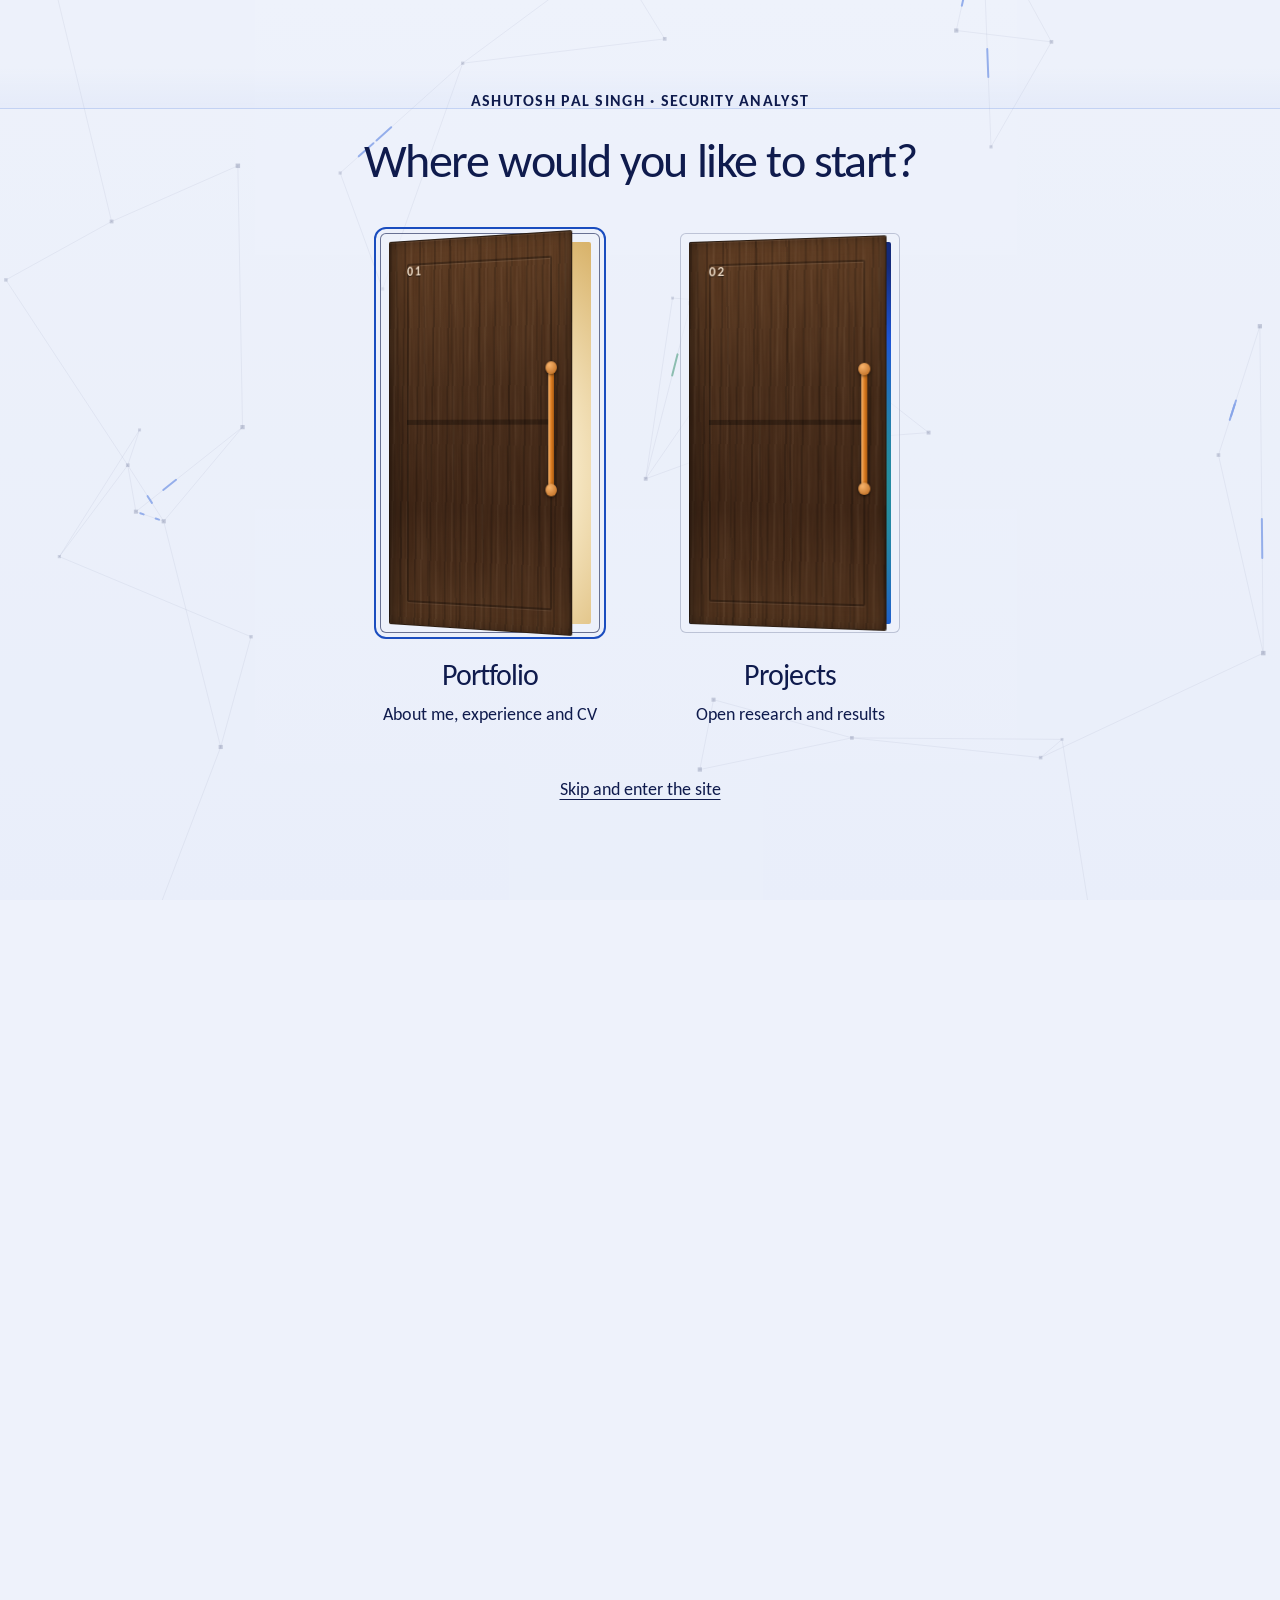
==== commit 97a105f8: "Doors: walk through in perspective with a step in the stride, no scaled text; door sound in Web Audi" ====
--- a/index.html
+++ b/index.html
@@ -75,18 +75,20 @@
       <button class="door door--me" type="button" data-go="#top" aria-label="Portfolio: About me, experience and CV">
         <span class="door__frame" aria-hidden="true">
           <span class="door__light"><span class="door__enter">Meet me</span></span>
+          <span class="door__smoke"><i style="--i:0"></i><i style="--i:1"></i><i style="--i:2"></i><i style="--i:3"></i><i style="--i:4"></i><i style="--i:5"></i><i style="--i:6"></i></span>
           <span class="door__leaf"><span class="door__no">01</span><span class="door__handle"></span></span>
         </span>
         <span class="door__label">Portfolio</span>
         <span class="door__sub">About me, experience and CV</span>
       </button>
-      <button class="door door--work" type="button" data-go="#research" aria-label="Work: Research projects and results">
+      <button class="door door--work" type="button" data-go="#research" aria-label="Projects: open research and results">
         <span class="door__frame" aria-hidden="true">
-          <span class="door__light"><span class="door__enter">See the work</span></span>
+          <span class="door__light"><span class="door__enter">See the projects</span></span>
+          <span class="door__smoke door__smoke--magic"><i style="--i:0"></i><i style="--i:1"></i><i style="--i:2"></i><i style="--i:3"></i><i style="--i:4"></i><i style="--i:5"></i><i style="--i:6"></i><i style="--i:7"></i><b style="--i:0"></b><b style="--i:1"></b><b style="--i:2"></b><b style="--i:3"></b><b style="--i:4"></b></span>
           <span class="door__leaf"><span class="door__no">02</span><span class="door__handle"></span></span>
         </span>
-        <span class="door__label">Work</span>
-        <span class="door__sub">Research projects and results</span>
+        <span class="door__label">Projects</span>
+        <span class="door__sub">Open research and results</span>
       </button>
     </div>
     <button class="gate__skip" type="button">Skip and enter the site</button>
--- a/styles.css
+++ b/styles.css
@@ -705,13 +705,25 @@
 .gate.is-leaving .gate__inner { opacity: 1; transform: none; transition: none; }
 .gate.is-leaving .gate__k, .gate.is-leaving .gate__h, .gate.is-leaving .gate__skip, .gate.is-leaving .door:not(.is-open) { opacity: 0; transition: opacity 320ms var(--ease-out-strong); }
 .gate.is-leaving .door.is-open .door__label, .gate.is-leaving .door.is-open .door__sub { opacity: 0; transition: opacity 260ms var(--ease-out-strong) 260ms; }
-.gate.is-walking .gate__inner { transform-origin: var(--ox, 50%) var(--oy, 50%); animation: walk-in 1150ms var(--ease-io) both; will-change: transform, opacity; }
-@keyframes walk-in {
-  0% { transform: scale(1); opacity: 1; }
-  60% { opacity: 1; }
-  100% { transform: scale(11); opacity: 0; }
-}
-.gate.is-walking { background-color: transparent; transition: background-color 700ms var(--ease-out-strong) 300ms; }
+/* Walking through: the doorway comes towards us in real perspective, with a light step in the stride.
+   The words are gone before we move, so nothing is ever scaled up into a blur. */
+.door.is-open .door__enter { opacity: 0; transition: opacity 150ms var(--ease-out-strong); }
+/* the room's light stays while the door opens; as we walk in it turns into the page itself */
+.door__light::before { content: ""; position: absolute; inset: 0; z-index: 1; border-radius: inherit; background: radial-gradient(closest-side, #FFFFFF, var(--c-bg)); opacity: 0; transition: opacity 450ms var(--ease-out-strong); }
+.gate.is-walking .door.is-open .door__light::before { opacity: 1; }
+.gate.is-walking { perspective: 900px; perspective-origin: var(--px, 50%) var(--py, 50%); overflow: hidden; }  /* no scrollbars while the doorway passes the screen edges */
+.gate.is-walking .gate__inner { animation: walk-z 1100ms cubic-bezier(.45, .05, .55, .95) both, walk-step 1100ms linear both; will-change: transform, translate, opacity; }
+@keyframes walk-z {
+  0% { transform: translateZ(0); opacity: 1; }
+  78% { opacity: 1; }
+  100% { transform: translateZ(860px); opacity: 0; }
+}
+/* the stride: the view dips and rises with each step, settling as we pass the frame */
+@keyframes walk-step {
+  0% { translate: 0 0; } 12% { translate: 0 -5px; } 26% { translate: 0 2px; } 40% { translate: 0 -4px; }
+  54% { translate: 0 1px; } 68% { translate: 0 -2px; } 82%, 100% { translate: 0 0; }
+}
+.gate.is-walking { background-color: transparent; transition: background-color 600ms var(--ease-out-strong) 200ms; }
 /* arrival: the page settles towards you as the doorway clears */
 body.arrived .hero__grid, body.arrived #research .wrap, body.arrived #experience .wrap { animation: arrive 900ms var(--ease-out-strong) both; }
 @keyframes arrive { from { opacity: 0; transform: scale(.94) translateY(16px); } }
@@ -722,3 +734,53 @@
 
 /* The hero copy sits on a darker wash so the journey behind it never crosses the words */
 @media (min-width: 901px) { .hero__scrim { background: linear-gradient(90deg, rgba(var(--c-scrim), .92) 0%, rgba(var(--c-scrim), .82) 42%, rgba(var(--c-scrim), 0) 66%), linear-gradient(to top, var(--c-bg) 0%, rgba(var(--c-scrim), 0) 30%); } }
+
+/* ===== Behind the doors: the leaf rests a little ajar, and something drifts out of the gap =====
+   Portfolio: plain soft smoke. Projects: a lab behind the door, a green and blue glow that brews,
+   coloured vapour and a few rising bubbles. Transform and opacity only; nothing moves under reduced motion. */
+.door__leaf { transform: rotateY(-16deg); }
+.door__smoke { position: absolute; left: calc(100% - 18px); top: 14%; width: 60%; height: 72%; pointer-events: none; z-index: 2; transition: opacity 300ms var(--ease-out-strong); }
+.door__smoke i, .door__smoke b { position: absolute; left: 0; bottom: 0; display: block; border-radius: 50%; opacity: 0; }
+.door__smoke i { width: 64px; height: 64px; margin: -32px 0 0 -32px; top: calc(20% + var(--i) * 9%);
+  background: radial-gradient(closest-side, rgba(var(--puff), .7), rgba(var(--puff), .22) 55%, rgba(var(--puff), 0));
+  animation: puff 5.2s cubic-bezier(.33, 0, .2, 1) infinite; animation-delay: calc(var(--i) * -0.74s); }
+.door--me { --puff: 132, 140, 168; }
+/* Portfolio: a warm, lit room */
+.door--me .door__light { background: radial-gradient(90% 70% at 50% 60%, #FFFBF0 0%, #F6E7C4 45%, #D9B46C 100%); }
+.door__light::after { content: ""; position: absolute; inset: 0; border-radius: inherit; opacity: 0; }
+@keyframes puff {
+  0% { opacity: 0; transform: translate(0, 0) scale(.35); }
+  18% { opacity: .9; }
+  100% { opacity: 0; transform: translate(80px, -150px) scale(1.9); }
+}
+/* the lab */
+.door--work .door__light { background: radial-gradient(90% 70% at 50% 65%, #9BF0C8 0%, #2BB37A 38%, #1E56D6 78%, #142A7A 100%); }
+.door--work .door__light::after { background: radial-gradient(60% 45% at 50% 70%, rgba(214, 255, 236, .9), rgba(214, 255, 236, 0)); animation: brew 2.6s ease-in-out infinite alternate; }
+@keyframes brew { from { opacity: .15; } to { opacity: .75; } }
+.door__smoke--magic i:nth-child(3n + 1) { --puff: 11, 160, 100; }
+.door__smoke--magic i:nth-child(3n + 2) { --puff: 30, 86, 214; }
+.door__smoke--magic i:nth-child(3n) { --puff: 142, 43, 87; }
+.door__smoke--magic i { animation-name: vapour; animation-duration: 4.4s; animation-delay: calc(var(--i) * -0.55s); }
+@keyframes vapour {
+  0% { opacity: 0; transform: translate(0, 0) scale(.3) rotate(0deg); }
+  20% { opacity: .95; }
+  60% { transform: translate(46px, -90px) scale(1.2) rotate(40deg); }
+  100% { opacity: 0; transform: translate(30px, -170px) scale(1.7) rotate(80deg); }
+}
+.door__smoke b { width: 7px; height: 7px; border: 1.5px solid rgba(11, 160, 100, .8); background: rgba(214, 255, 236, .5); top: calc(70% - var(--i) * 8%); left: 4px;
+  animation: bubble 3.1s cubic-bezier(.4, 0, .6, 1) infinite; animation-delay: calc(var(--i) * -0.62s); }
+.door__smoke b:nth-of-type(even) { width: 5px; height: 5px; border-color: rgba(30, 86, 214, .8); }
+@keyframes bubble {
+  0% { opacity: 0; transform: translate(0, 0); }
+  15% { opacity: 1; }
+  50% { transform: translate(14px, -70px); }
+  100% { opacity: 0; transform: translate(4px, -140px); }
+}
+/* more of it on hover and as the door opens; none once we start walking */
+@media (hover: hover) and (pointer: fine) { .door:hover .door__smoke { opacity: 1; } }
+.door__smoke { opacity: .75; }
+.door.is-open .door__smoke { opacity: 1; }
+.gate.is-walking .door__smoke { opacity: 0; transition-duration: 200ms; }
+.gate.is-leaving .door:not(.is-open) .door__smoke { animation-play-state: paused; }
+@media (max-width: 720px) { .door__smoke i { width: 44px; height: 44px; margin: -22px 0 0 -22px; } }
+@media (prefers-reduced-motion: reduce) { .door__smoke, .door--work .door__light::after { display: none; } }
--- a/fx.css
+++ b/fx.css
@@ -97,5 +97,5 @@
 .lenis:not(.lenis-autoToggle).lenis-stopped { overflow: clip; }
 .lenis [data-lenis-prevent] { overscroll-behavior: contain; }
 .lenis.lenis-smooth iframe { pointer-events: none; }
-/* On phones the text runs over the whole width, so the scene stays in the background */
-@media (max-width: 899px) { canvas.journey { opacity: .35; } }
+/* On phones the text runs over the whole width, so the network sits further back */
+@media (max-width: 899px) { canvas.journey.is-ready { opacity: .7; } }
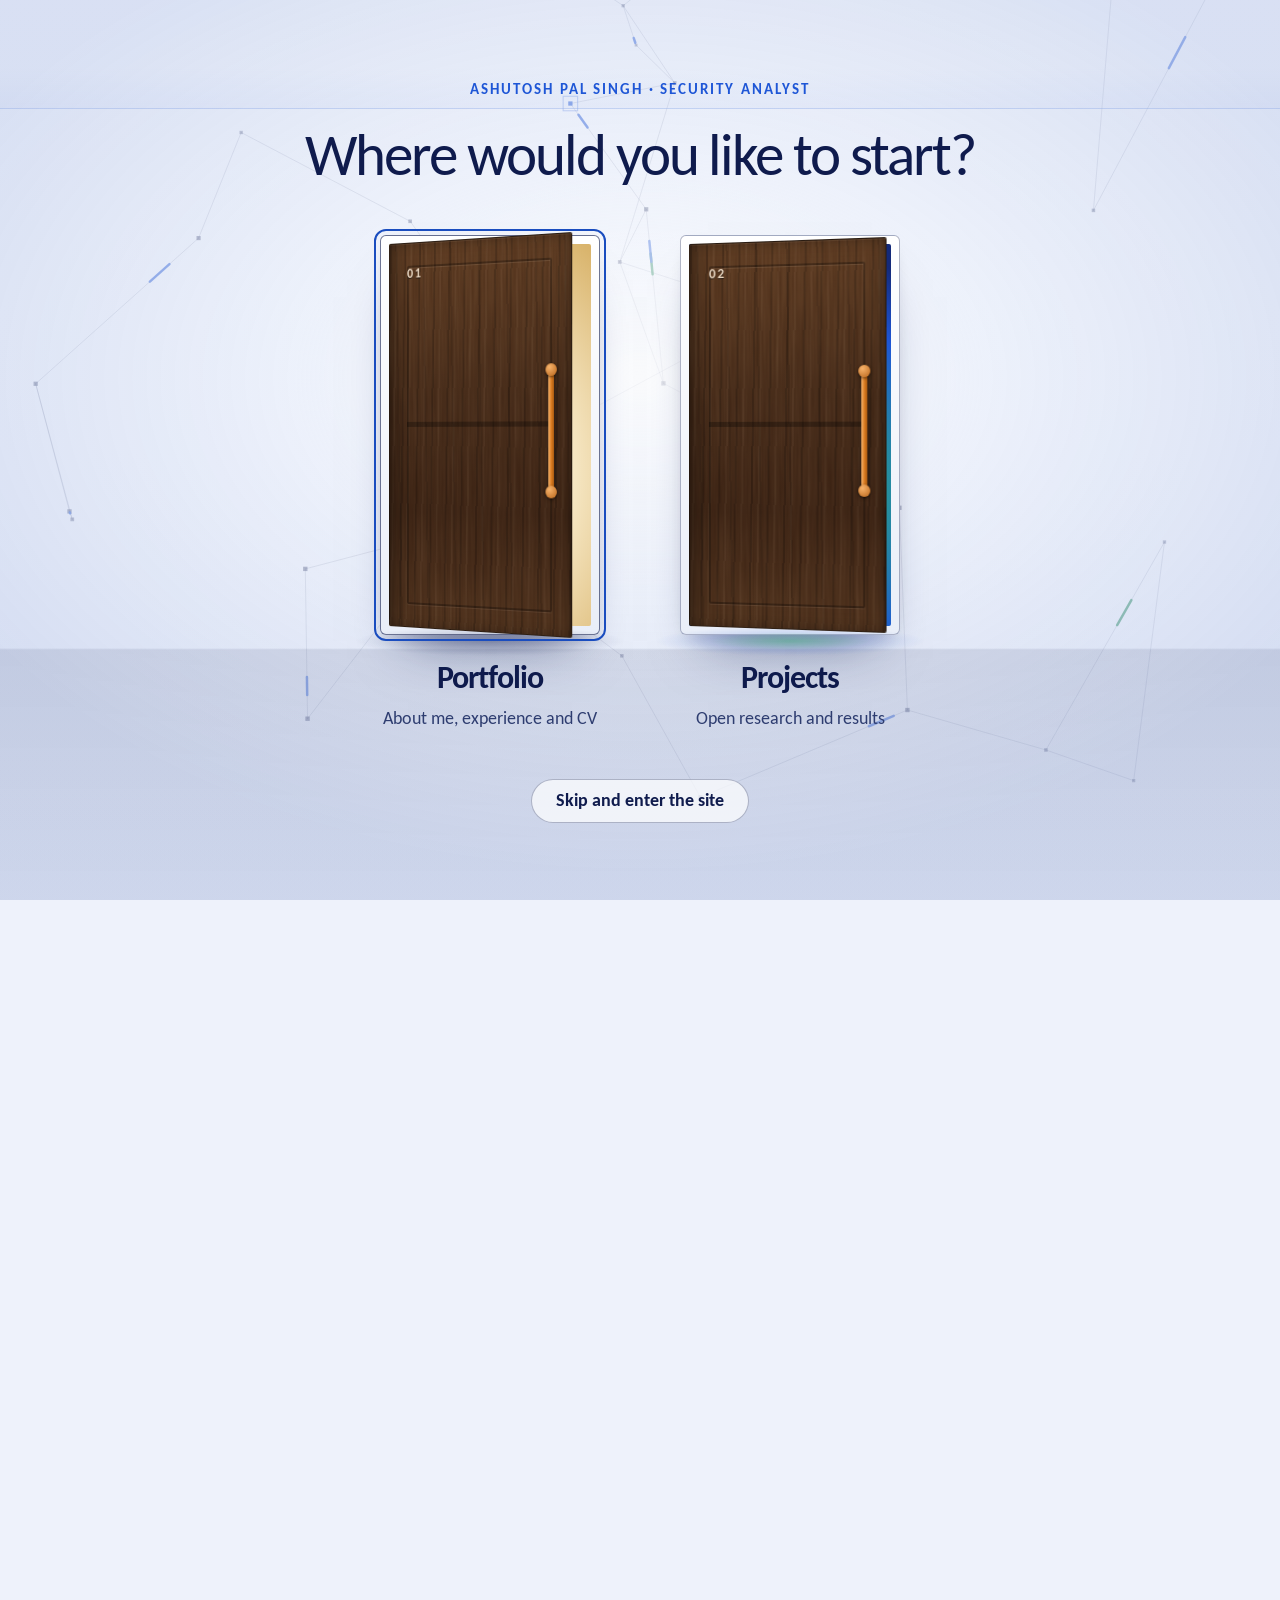
==== commit 4841956d: "Door scene: lit wall with the network behind it, solid casings, thicker smoke, clearer words; 3D scr" ====
--- a/index.html
+++ b/index.html
@@ -247,7 +247,20 @@
           <li data-chapter="3" class="xp__item glassline" data-reveal>
             <p class="caption-4 mono xp__when">Jan 2024 to May 2024<span>NASSCOM, Noida</span></p>
             <h3 class="heading-6">Cyber Security Research Analyst</h3>
-            <figure class="xpv"><figcaption class="xpv__k">250+ tools and standards surveyed; three watermarking schemes tested hands on</figcaption><div class="xpv__dots xpv__dots--field" aria-hidden="true"><i style="--i:0" class="on"></i><i style="--i:1" class="on"></i><i style="--i:2" class="on"></i><i style="--i:3"></i><i style="--i:4"></i><i style="--i:5"></i><i style="--i:6"></i><i style="--i:7"></i><i style="--i:8"></i><i style="--i:9"></i><i style="--i:10"></i><i style="--i:11"></i><i style="--i:12"></i><i style="--i:13"></i><i style="--i:14"></i><i style="--i:15"></i><i style="--i:16"></i><i style="--i:17"></i><i style="--i:18"></i><i style="--i:19"></i><i style="--i:20"></i><i style="--i:21"></i><i style="--i:22"></i><i style="--i:23"></i><i style="--i:24"></i><i style="--i:25"></i><i style="--i:26"></i><i style="--i:27"></i><i style="--i:28"></i><i style="--i:29"></i><i style="--i:30"></i><i style="--i:31"></i><i style="--i:32"></i><i style="--i:33"></i><i style="--i:34"></i><i style="--i:35"></i><i style="--i:36"></i><i style="--i:37"></i><i style="--i:38"></i><i style="--i:39"></i><i style="--i:40"></i><i style="--i:41"></i><i style="--i:42"></i><i style="--i:43"></i><i style="--i:44"></i><i style="--i:45"></i><i style="--i:46"></i><i style="--i:47"></i><i style="--i:48"></i><i style="--i:49"></i><i style="--i:50"></i><i style="--i:51"></i><i style="--i:52"></i><i style="--i:53"></i><i style="--i:54"></i><i style="--i:55"></i><i style="--i:56"></i><i style="--i:57"></i><i style="--i:58"></i><i style="--i:59"></i><i style="--i:60"></i><i style="--i:61"></i><i style="--i:62"></i><i style="--i:63"></i><i style="--i:64"></i><i style="--i:65"></i><i style="--i:66"></i><i style="--i:67"></i><i style="--i:68"></i><i style="--i:69"></i><i style="--i:70"></i><i style="--i:71"></i><i style="--i:72"></i><i style="--i:73"></i><i style="--i:74"></i><i style="--i:75"></i><i style="--i:76"></i><i style="--i:77"></i><i style="--i:78"></i><i style="--i:79"></i><i style="--i:80"></i><i style="--i:81"></i><i style="--i:82"></i><i style="--i:83"></i><i style="--i:84"></i><i style="--i:85"></i><i style="--i:86"></i><i style="--i:87"></i><i style="--i:88"></i><i style="--i:89"></i><i style="--i:90"></i><i style="--i:91"></i><i style="--i:92"></i><i style="--i:93"></i><i style="--i:94"></i><i style="--i:95"></i><i style="--i:96"></i><i style="--i:97"></i><i style="--i:98"></i><i style="--i:99"></i><i style="--i:100"></i><i style="--i:101"></i><i style="--i:102"></i><i style="--i:103"></i><i style="--i:104"></i><i style="--i:105"></i><i style="--i:106"></i><i style="--i:107"></i><i style="--i:108"></i><i style="--i:109"></i><i style="--i:110"></i><i style="--i:111"></i><i style="--i:112"></i><i style="--i:113"></i><i style="--i:114"></i><i style="--i:115"></i><i style="--i:116"></i><i style="--i:117"></i><i style="--i:118"></i><i style="--i:119"></i><i style="--i:120"></i><i style="--i:121"></i><i style="--i:122"></i><i style="--i:123"></i><i style="--i:124"></i><i style="--i:125"></i><i style="--i:126"></i><i style="--i:127"></i><i style="--i:128"></i><i style="--i:129"></i><i style="--i:130"></i><i style="--i:131"></i><i style="--i:132"></i><i style="--i:133"></i><i style="--i:134"></i><i style="--i:135"></i><i style="--i:136"></i><i style="--i:137"></i><i style="--i:138"></i><i style="--i:139"></i><i style="--i:140"></i><i style="--i:141"></i><i style="--i:142"></i><i style="--i:143"></i><i style="--i:144"></i><i style="--i:145"></i><i style="--i:146"></i><i style="--i:147"></i><i style="--i:148"></i><i style="--i:149"></i><i style="--i:150"></i><i style="--i:151"></i><i style="--i:152"></i><i style="--i:153"></i><i style="--i:154"></i><i style="--i:155"></i><i style="--i:156"></i><i style="--i:157"></i><i style="--i:158"></i><i style="--i:159"></i><i style="--i:160"></i><i style="--i:161"></i><i style="--i:162"></i><i style="--i:163"></i><i style="--i:164"></i><i style="--i:165"></i><i style="--i:166"></i><i style="--i:167"></i><i style="--i:168"></i><i style="--i:169"></i><i style="--i:170"></i><i style="--i:171"></i><i style="--i:172"></i><i style="--i:173"></i><i style="--i:174"></i><i style="--i:175"></i><i style="--i:176"></i><i style="--i:177"></i><i style="--i:178"></i><i style="--i:179"></i><i style="--i:180"></i><i style="--i:181"></i><i style="--i:182"></i><i style="--i:183"></i><i style="--i:184"></i><i style="--i:185"></i><i style="--i:186"></i><i style="--i:187"></i><i style="--i:188"></i><i style="--i:189"></i><i style="--i:190"></i><i style="--i:191"></i><i style="--i:192"></i><i style="--i:193"></i><i style="--i:194"></i><i style="--i:195"></i><i style="--i:196"></i><i style="--i:197"></i><i style="--i:198"></i><i style="--i:199"></i><i style="--i:200"></i><i style="--i:201"></i><i style="--i:202"></i><i style="--i:203"></i><i style="--i:204"></i><i style="--i:205"></i><i style="--i:206"></i><i style="--i:207"></i><i style="--i:208"></i><i style="--i:209"></i><i style="--i:210"></i><i style="--i:211"></i><i style="--i:212"></i><i style="--i:213"></i><i style="--i:214"></i><i style="--i:215"></i><i style="--i:216"></i><i style="--i:217"></i><i style="--i:218"></i><i style="--i:219"></i><i style="--i:220"></i><i style="--i:221"></i><i style="--i:222"></i><i style="--i:223"></i><i style="--i:224"></i><i style="--i:225"></i><i style="--i:226"></i><i style="--i:227"></i><i style="--i:228"></i><i style="--i:229"></i><i style="--i:230"></i><i style="--i:231"></i><i style="--i:232"></i><i style="--i:233"></i><i style="--i:234"></i><i style="--i:235"></i><i style="--i:236"></i><i style="--i:237"></i><i style="--i:238"></i><i style="--i:239"></i><i style="--i:240"></i><i style="--i:241"></i><i style="--i:242"></i><i style="--i:243"></i><i style="--i:244"></i><i style="--i:245"></i><i style="--i:246"></i><i style="--i:247"></i><i style="--i:248"></i><i style="--i:249"></i></div><dl class="xpv__stats"><div><dt>Tools and standards surveyed</dt><dd>250+</dd></div><div><dt>C2PA, SynthID, Stable Signature</dt><dd>3</dd></div><div><dt>Professionals briefed</dt><dd>100+</dd></div></dl></figure>
+            <figure class="xpv"><figcaption class="xpv__k">Deepfakes and provenance: 250+ tools and standards surveyed, three watermarking schemes tested hands on</figcaption><svg class="xpv__fake" viewBox="0 0 460 200" role="img" aria-label="A face split down the middle: the left half captured, the right half synthetic and drawn as facial landmarks, beside the three provenance schemes tested: C2PA content credentials, Google SynthID and Meta Stable Signature">
+<defs><clipPath id="fk-l"><rect x="10" y="10" width="85" height="180"/></clipPath><clipPath id="fk-r"><rect x="95" y="10" width="95" height="180"/></clipPath>
+<linearGradient id="fk-skin" x1="0" y1="0" x2="0" y2="1"><stop offset="0" stop-color="#C9D3EE"/><stop offset="1" stop-color="#9AA9D6"/></linearGradient></defs>
+<rect x="10" y="10" width="170" height="180" rx="12" class="xpv__pane"/>
+<g clip-path="url(#fk-l)"><ellipse cx="95" cy="92" rx="46" ry="60" fill="url(#fk-skin)"/><path d="M17 190 C25 156 55 146 95 146 C135 146 165 156 173 190Z" fill="url(#fk-skin)"/>
+<ellipse cx="75" cy="82" rx="7" ry="3.5" class="xpv__eye"/><path d="M81 126 Q95 132 109 126" class="xpv__lip"/></g>
+<g clip-path="url(#fk-r)"><ellipse cx="95" cy="92" rx="46" ry="60" class="xpv__ghost"/><line x1="95" y1="38" x2="117" y2="42" class="xpv__mesh"/><line x1="95" y1="38" x2="125" y2="60" class="xpv__mesh"/><line x1="95" y1="38" x2="107" y2="62" class="xpv__mesh"/><line x1="117" y1="42" x2="133" y2="56" class="xpv__mesh"/><line x1="117" y1="42" x2="125" y2="60" class="xpv__mesh"/><line x1="133" y1="56" x2="141" y2="78" class="xpv__mesh"/><line x1="133" y1="56" x2="125" y2="60" class="xpv__mesh"/><line x1="141" y1="78" x2="141" y2="100" class="xpv__mesh"/><line x1="141" y1="78" x2="121" y2="78" class="xpv__mesh"/><line x1="141" y1="78" x2="129" y2="82" class="xpv__mesh"/><line x1="141" y1="100" x2="135" y2="122" class="xpv__mesh"/><line x1="141" y1="100" x2="129" y2="82" class="xpv__mesh"/><line x1="135" y1="122" x2="123" y2="140" class="xpv__mesh"/><line x1="135" y1="122" x2="119" y2="126" class="xpv__mesh"/><line x1="123" y1="140" x2="107" y2="150" class="xpv__mesh"/><line x1="123" y1="140" x2="109" y2="128" class="xpv__mesh"/><line x1="123" y1="140" x2="119" y2="126" class="xpv__mesh"/><line x1="107" y1="150" x2="95" y2="152" class="xpv__mesh"/><line x1="107" y1="150" x2="109" y2="128" class="xpv__mesh"/><line x1="95" y1="152" x2="109" y2="128" class="xpv__mesh"/><line x1="95" y1="152" x2="95" y2="130" class="xpv__mesh"/><line x1="109" y1="80" x2="121" y2="78" class="xpv__mesh"/><line x1="109" y1="80" x2="115" y2="86" class="xpv__mesh"/><line x1="109" y1="80" x2="103" y2="104" class="xpv__mesh"/><line x1="109" y1="80" x2="107" y2="62" class="xpv__mesh"/><line x1="121" y1="78" x2="129" y2="82" class="xpv__mesh"/><line x1="121" y1="78" x2="115" y2="86" class="xpv__mesh"/><line x1="121" y1="78" x2="125" y2="60" class="xpv__mesh"/><line x1="121" y1="78" x2="107" y2="62" class="xpv__mesh"/><line x1="129" y1="82" x2="115" y2="86" class="xpv__mesh"/><line x1="115" y1="86" x2="103" y2="104" class="xpv__mesh"/><line x1="103" y1="104" x2="99" y2="114" class="xpv__mesh"/><line x1="99" y1="114" x2="109" y2="128" class="xpv__mesh"/><line x1="99" y1="114" x2="95" y2="130" class="xpv__mesh"/><line x1="109" y1="128" x2="119" y2="126" class="xpv__mesh"/><line x1="109" y1="128" x2="95" y2="130" class="xpv__mesh"/><line x1="125" y1="60" x2="107" y2="62" class="xpv__mesh"/><circle cx="95" cy="38" r="2.2" class="xpv__lm"/><circle cx="117" cy="42" r="2.2" class="xpv__lm"/><circle cx="133" cy="56" r="2.2" class="xpv__lm"/><circle cx="141" cy="78" r="2.2" class="xpv__lm"/><circle cx="141" cy="100" r="2.2" class="xpv__lm"/><circle cx="135" cy="122" r="2.2" class="xpv__lm"/><circle cx="123" cy="140" r="2.2" class="xpv__lm"/><circle cx="107" cy="150" r="2.2" class="xpv__lm"/><circle cx="95" cy="152" r="2.2" class="xpv__lm"/><circle cx="109" cy="80" r="2.2" class="xpv__lm"/><circle cx="121" cy="78" r="2.2" class="xpv__lm"/><circle cx="129" cy="82" r="2.2" class="xpv__lm"/><circle cx="115" cy="86" r="2.2" class="xpv__lm"/><circle cx="103" cy="104" r="2.2" class="xpv__lm"/><circle cx="99" cy="114" r="2.2" class="xpv__lm"/><circle cx="109" cy="128" r="2.2" class="xpv__lm"/><circle cx="119" cy="126" r="2.2" class="xpv__lm"/><circle cx="95" cy="130" r="2.2" class="xpv__lm"/><circle cx="125" cy="60" r="2.2" class="xpv__lm"/><circle cx="107" cy="62" r="2.2" class="xpv__lm"/></g>
+<line x1="95" y1="18" x2="95" y2="182" class="xpv__split"/>
+<rect x="12" y="10" width="166" height="3" rx="1.5" class="xpv__scan"/>
+<text x="20" y="30" class="xpv__t">Captured</text><text x="103" y="30" class="xpv__t">Synthetic</text>
+<g transform="translate(206 22)"><circle cx="12" cy="12" r="12" class="xpv__ok"/><path d="M6.5 12.5l3.5 3.5 7-8" class="xpv__tick"/><text x="34" y="10" class="xpv__h">C2PA</text><text x="34" y="28" class="xpv__s">Signed content credentials</text></g>
+<g transform="translate(206 82)"><circle cx="12" cy="12" r="12" class="xpv__ok"/><path d="M6.5 12.5l3.5 3.5 7-8" class="xpv__tick"/><text x="34" y="10" class="xpv__h">SynthID</text><text x="34" y="28" class="xpv__s">Invisible watermark, Google</text></g>
+<g transform="translate(206 142)"><circle cx="12" cy="12" r="12" class="xpv__ok"/><path d="M6.5 12.5l3.5 3.5 7-8" class="xpv__tick"/><text x="34" y="10" class="xpv__h">Stable Signature</text><text x="34" y="28" class="xpv__s">Watermark in the generator, Meta</text></g>
+</svg><dl class="xpv__stats"><div><dt>Tools and standards surveyed</dt><dd>250+</dd></div><div><dt>C2PA, SynthID, Stable Signature</dt><dd>3</dd></div><div><dt>Professionals briefed</dt><dd>100+</dd></div></dl></figure>
             <ul class="list xp__pts"><li class="body-6">Joint author of a policy document on deepfake and synthetic media governance, and contributed research to briefings on cyber incident reporting.</li><li class="body-6">Tested C2PA, Google SynthID and Meta Stable Signature within a survey of 250+ tools, mapped to the UK Online Safety Act and the EU AI Act.</li><li class="body-6">Discussed the findings with 100+ professionals from government, Adobe, Meta and Google at closed door policy events; the work led to a published paper.</li></ul>
             <ul class="tags caption-4 mono"><li>C2PA</li><li>SynthID</li><li>Policy</li><li>EU AI Act</li></ul>
           </li>
--- a/styles.css
+++ b/styles.css
@@ -784,3 +784,59 @@
 .gate.is-leaving .door:not(.is-open) .door__smoke { animation-play-state: paused; }
 @media (max-width: 720px) { .door__smoke i { width: 44px; height: 44px; margin: -22px 0 0 -22px; } }
 @media (prefers-reduced-motion: reduce) { .door__smoke, .door--work .door__light::after { display: none; } }
+
+/* ===== The door scene, stronger: a lit wall, solid door casings, thicker smoke, clearer words ===== */
+.gate { background: none; }
+.gate::before { content: ""; position: fixed; inset: 0; z-index: -1; pointer-events: none; transition: opacity 600ms var(--ease-out-strong) 200ms;
+  background:
+    linear-gradient(180deg, rgba(15, 27, 77, 0) 72%, rgba(15, 27, 77, .1) 72.2%, rgba(15, 27, 77, .04) 100%),   /* the floor */
+    radial-gradient(60% 55% at 50% 42%, #FFFFFF 0%, #EEF2FB 45%, #CBD5EE 100%); }
+.gate.is-walking::before { opacity: 0; }
+.gate__k { color: var(--c-accent); font-size: 15px; letter-spacing: .14em; }
+.gate__h { font-size: clamp(36px, 4.6vw, 60px); line-height: 1.05; font-weight: 500; color: var(--c-ink); letter-spacing: -.035em; }
+.door__label { font-size: 32px; line-height: 38px; font-weight: 600; color: var(--c-ink); }
+.door__sub { font-size: 18px; line-height: 26px; color: var(--c-ink-2); }
+.gate__skip { margin-top: var(--s-300); padding: 0 var(--s-300); border: 1px solid rgba(var(--c-tint), .3); border-radius: 999px; background: rgba(255, 255, 255, .7); text-decoration: none; font-weight: 600; }
+.gate__skip:hover { border-color: var(--c-ink); background: #FFFFFF; }
+/* the casing: a solid frame that stands off the wall, with a shadow on the floor */
+.door__frame { background: linear-gradient(180deg, #FFFFFF, #E9EEF8); border: 1px solid rgba(var(--c-tint), .32);
+  box-shadow: 0 1px 0 #FFFFFF inset, 0 34px 50px -28px rgba(15, 27, 77, .5), 0 8px 18px -10px rgba(15, 27, 77, .25); }
+.door__frame::after { content: ""; position: absolute; left: -12%; right: -12%; bottom: -22px; height: 30px; border-radius: 50%; pointer-events: none; z-index: -1;
+  background: radial-gradient(closest-side, rgba(15, 27, 77, .28), rgba(15, 27, 77, 0)); }
+.door--work .door__frame::after { background: radial-gradient(closest-side, rgba(11, 160, 100, .35), rgba(30, 86, 214, .12) 60%, rgba(30, 86, 214, 0)); }  /* the lab's light on the floor */
+/* thicker smoke */
+.door__smoke { opacity: 1; }
+.door__smoke i { width: 92px; height: 92px; margin: -46px 0 0 -46px;
+  background: radial-gradient(closest-side, rgba(var(--puff), .95), rgba(var(--puff), .45) 50%, rgba(var(--puff), 0)); }
+.door--me { --puff: 98, 108, 142; }
+.door__smoke--magic i { width: 100px; height: 100px; margin: -50px 0 0 -50px; }
+.door__smoke b { width: 10px; height: 10px; border-width: 2px; }
+.door__smoke b:nth-of-type(even) { width: 7px; height: 7px; }
+@media (max-width: 720px) { .door__smoke i, .door__smoke--magic i { width: 60px; height: 60px; margin: -30px 0 0 -30px; } .door__label { font-size: 26px; line-height: 32px; } .door__sub { font-size: 16px; line-height: 23px; } }
+
+/* The NASSCOM visual: a face half captured, half synthetic, and the three provenance schemes tested */
+.xpv__fake { width: 100%; height: auto; max-width: 620px; }
+.xpv__pane { fill: #FFFFFF; stroke: var(--c-line); }
+.xpv__eye { fill: var(--c-ink); opacity: .55; }
+.xpv__lip { fill: none; stroke: var(--c-ink); stroke-width: 2; stroke-linecap: round; opacity: .45; }
+.xpv__ghost { fill: rgba(30, 86, 214, .06); stroke: rgba(30, 86, 214, .35); stroke-dasharray: 3 3; }
+.xpv__mesh { stroke: var(--c-accent); stroke-width: 1; opacity: .55; }
+.xpv__lm { fill: var(--c-accent); }
+.xpv__split { stroke: var(--c-burgundy); stroke-width: 1.5; stroke-dasharray: 4 4; }
+.xpv__scan { fill: var(--c-green); opacity: .7; }
+.xpv__t { font: 700 13px var(--font-ui); fill: var(--c-ink-2); }
+.xpv__ok { fill: var(--c-green); }
+.xpv__tick { fill: none; stroke: #FFFFFF; stroke-width: 2.4; stroke-linecap: round; stroke-linejoin: round; }
+.xpv__h { font: 700 19px var(--font-ui); fill: var(--c-ink); }
+.xpv__s { font: 400 15px var(--font-ui); fill: var(--c-ink-2); }
+@media (prefers-reduced-motion: no-preference) {
+  .xpv__scan { animation: fake-scan 3.2s cubic-bezier(.45, 0, .55, 1) infinite alternate; }
+  @keyframes fake-scan { from { transform: translateY(6px); } to { transform: translateY(168px); } }
+  .js .xp__item:not(.is-in) .xpv__lm, .js .xp__item:not(.is-in) .xpv__mesh { opacity: 0; }
+  .xpv__lm, .xpv__mesh { transition: opacity 500ms var(--ease-out-strong) 200ms; }
+}
+
+/* Behind the doors: the wall lets the moving network show through, softly */
+.gate::before { background:
+    linear-gradient(180deg, rgba(15, 27, 77, 0) 72%, rgba(15, 27, 77, .1) 72.2%, rgba(15, 27, 77, .04) 100%),
+    radial-gradient(60% 55% at 50% 42%, rgba(255, 255, 255, .8) 0%, rgba(238, 242, 251, .5) 45%, rgba(203, 213, 238, .62) 100%); }
--- a/fx.css
+++ b/fx.css
@@ -6,7 +6,7 @@
 canvas.journey.is-ready { opacity: 1; }
 
 /* The meter: how far down the page, and where in the journey the reader is */
-.meter { position: fixed; right: 12px; bottom: 24px; z-index: 44; width: 100px; display: none; justify-items: center; gap: 2px; padding: 12px 6px 14px; text-align: center;
+.meter { position: fixed; right: 16px; bottom: 136px; z-index: 44; width: 100px; display: none; justify-items: center; gap: 2px; padding: 12px 6px 14px; text-align: center;
   border-radius: 16px; border: 1px solid var(--c-line); background: rgba(var(--c-scrim), .94);
   opacity: 0; transform: translateX(8px); transition: opacity 200ms cubic-bezier(.23,1,.32,1), transform 200ms cubic-bezier(.23,1,.32,1); pointer-events: none; }
 .meter svg { grid-area: 1 / 1; width: 60px; height: 60px; transform: rotate(-90deg); }
@@ -39,7 +39,7 @@
   transform-origin: left; transform: scaleX(0); }
 @supports (animation-timeline: scroll()) { .progress { animation: fx-grow linear both; animation-timeline: scroll(root); } }
 @keyframes fx-grow { to { transform: scaleX(1); } }
-@supports not (animation-timeline: scroll()) { .progress { display: none; } }
+/* without scroll timelines, journey.js sets the transform each frame */
 
 /* Section eyebrow: a small label with a dot that pings three times, then rests */
 .eyebrow { position: relative; display: inline-flex; align-items: center; gap: 8px; color: var(--c-glacier); font-family: var(--font-ui); }
@@ -99,3 +99,31 @@
 .lenis.lenis-smooth iframe { pointer-events: none; }
 /* On phones the text runs over the whole width, so the network sits further back */
 @media (max-width: 899px) { canvas.journey.is-ready { opacity: .7; } }
+
+/* ===== The scroll cube: how far down the page, in 3D, and the way back to the top =====
+   Six glass faces; each fills from the bottom with the page's progress. The turn is set from journey.js. */
+.cube { position: fixed; right: 20px; bottom: 20px; z-index: 45; display: grid; justify-items: center; gap: 14px; width: 92px; padding: 18px 0 10px; border: 1px solid rgba(var(--c-tint), .18);
+  border-radius: 20px; background: rgba(255, 255, 255, .9); box-shadow: 0 18px 36px -18px rgba(15, 27, 77, .45); color: var(--c-ink); cursor: pointer; font: inherit;
+  opacity: 0; transform: translateY(12px) scale(.96); pointer-events: none; transition: opacity 220ms cubic-bezier(.23,1,.32,1), transform 220ms cubic-bezier(.23,1,.32,1), border-color 200ms ease; }
+.cube.is-shown { opacity: 1; transform: none; pointer-events: auto; }
+.cube:active { transform: scale(.97); }
+.cube:focus-visible { outline: 2px solid var(--c-glacier); outline-offset: 3px; }
+.cube__stage { width: 44px; height: 44px; perspective: 260px; }
+.cube__box { position: relative; display: block; width: 44px; height: 44px; transform-style: preserve-3d; transform: rotateX(-24deg) rotateY(38deg); will-change: transform; }
+.cube__f { position: absolute; inset: 0; overflow: hidden; border: 1.5px solid var(--c-accent); background: rgba(30, 86, 214, .08); backface-visibility: visible; }
+.cube__f b { position: absolute; inset: 0; background: linear-gradient(0deg, var(--c-green), var(--c-accent)); opacity: .85; transform-origin: bottom; transform: scaleY(var(--p, 0)); }
+.cube__f--front { transform: translateZ(22px); } .cube__f--back { transform: rotateY(180deg) translateZ(22px); }
+.cube__f--right { transform: rotateY(90deg) translateZ(22px); } .cube__f--left { transform: rotateY(-90deg) translateZ(22px); }
+.cube__f--top { transform: rotateX(90deg) translateZ(22px); } .cube__f--bottom { transform: rotateX(-90deg) translateZ(22px); }
+.cube__f--top b { transform: none; opacity: calc(var(--p, 0) * var(--p, 0) * .85); }   /* the lid lights up as the cube nears full */
+.cube__f--bottom b { transform: none; opacity: calc(.15 + var(--p, 0) * .7); }
+.cube__pct { font: 700 15px/18px var(--font-ui); font-variant-numeric: tabular-nums; }
+.cube__up { position: absolute; bottom: 10px; font: 700 15px/18px var(--font-ui); color: var(--c-accent); opacity: 0; transform: translateY(4px); transition: opacity 160ms ease, transform 160ms ease; }
+@media (hover: hover) and (pointer: fine) {
+  .cube:hover { border-color: var(--c-accent); }
+  .cube:hover .cube__pct { opacity: 0; } .cube:hover .cube__up { opacity: 1; transform: none; }
+}
+@media (max-width: 720px) { .cube { right: 12px; bottom: 12px; width: 76px; padding: 10px 0 8px; border-radius: 16px; } .cube__stage, .cube__box { width: 36px; height: 36px; }
+  .cube__f--front { transform: translateZ(18px); } .cube__f--back { transform: rotateY(180deg) translateZ(18px); } .cube__f--right { transform: rotateY(90deg) translateZ(18px); }
+  .cube__f--left { transform: rotateY(-90deg) translateZ(18px); } .cube__f--top { transform: rotateX(90deg) translateZ(18px); } .cube__f--bottom { transform: rotateX(-90deg) translateZ(18px); } }
+@media print { .cube { display: none; } }
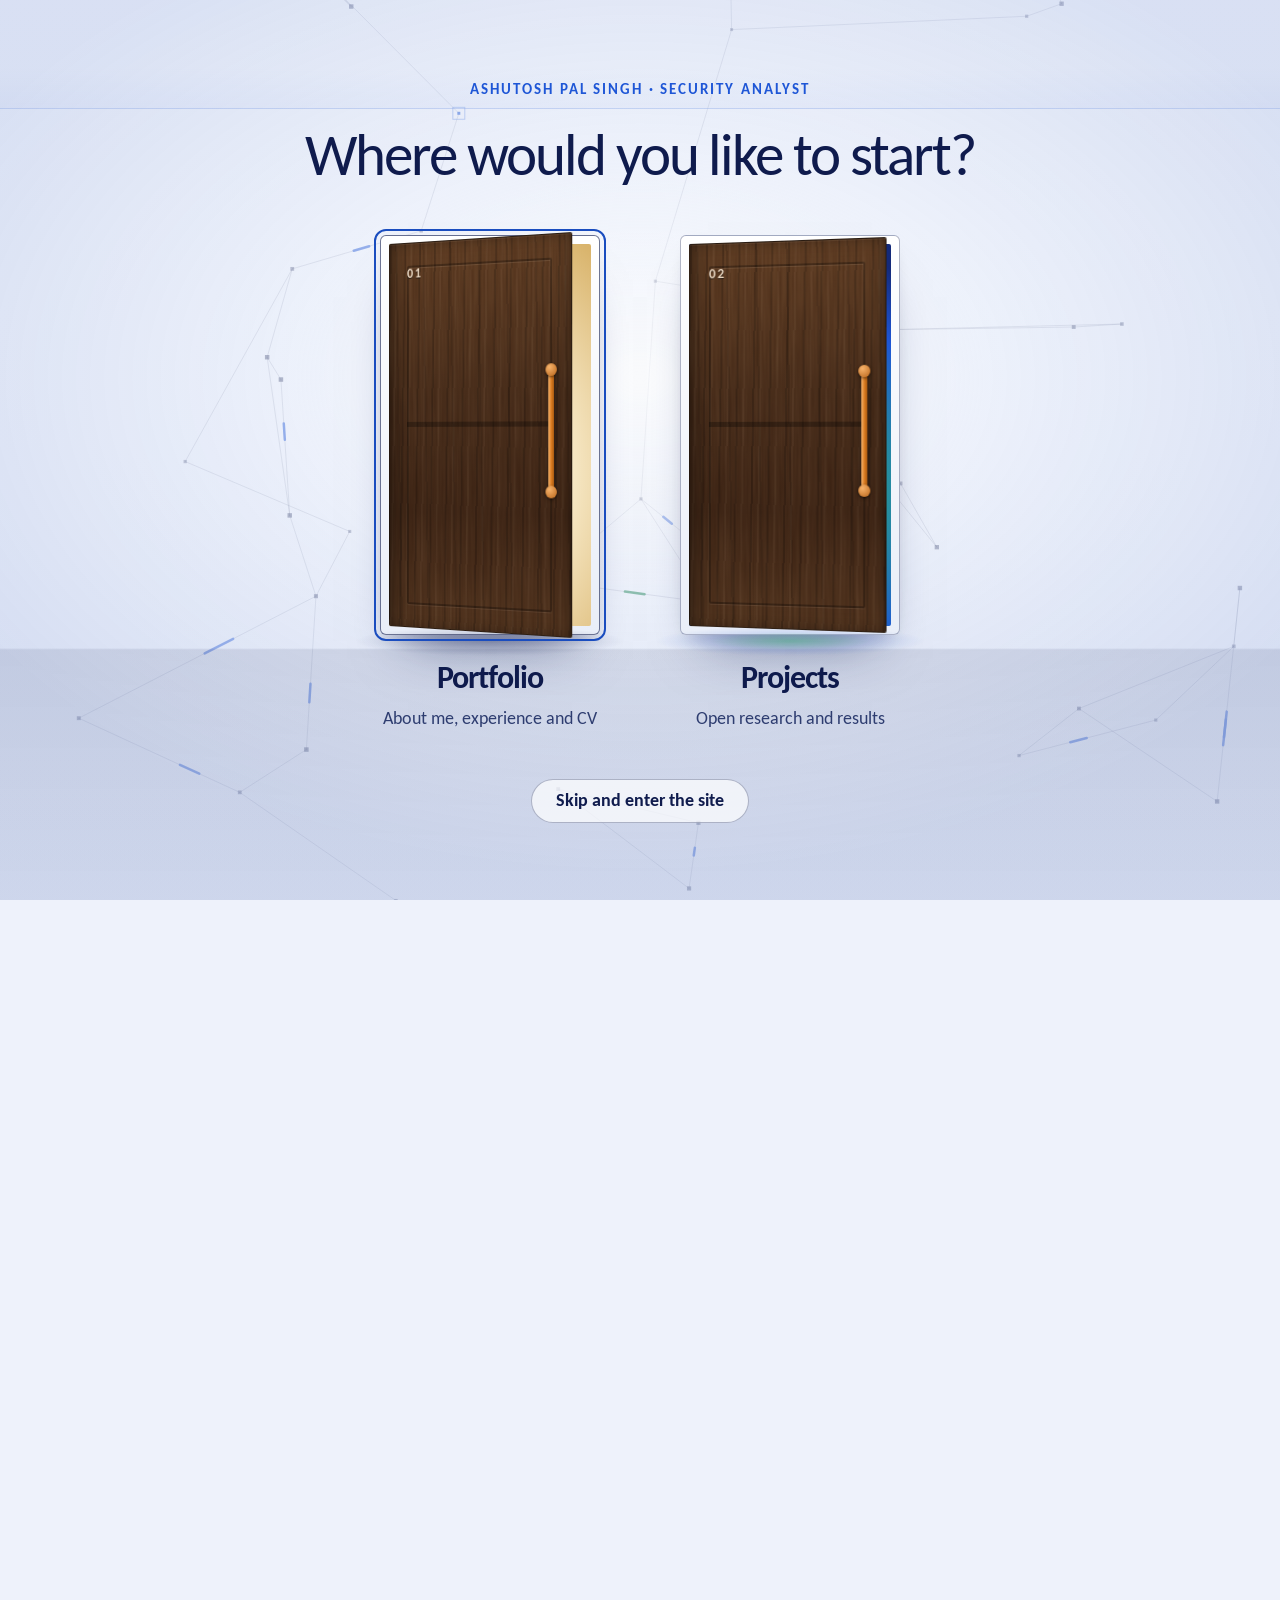
==== commit b658d3e8: "Company and university logos on the experience and education cards" ====
--- a/index.html
+++ b/index.html
@@ -217,7 +217,7 @@
         <p class="body-3 sec__lede" data-reveal data-chapter="0">How I got here: a BTech at Symbiosis in Pune, first penetration tests and network audits, policy research at NASSCOM, seven months on production devices at Kyoka, then the UK for an NCSC certified MSc at Warwick. Now securing a live online store in Coventry and publishing open research on the tools investigators trust.</p>
         <ol class="xp">
           <li data-chapter="8" class="xp__item xp__item--wide glassline" data-reveal>
-            <p class="caption-4 mono xp__when">Sep 2026 to present<span>Perfume Reverie, Coventry</span></p>
+            <img class="xp__logo xp__logo--dark" src="logos/reverie.webp" alt="Perfume Reverie" width="109" height="40" loading="lazy" decoding="async"><p class="caption-4 mono xp__when">Sep 2026 to present<span>Perfume Reverie, Coventry</span></p>
             <h3 class="heading-6">Web Security Analyst and Developer</h3>
             <figure class="xpv xpv--split" aria-label="Checked before launch"><div><p class="xpv__k">Checked before launch</p><ul class="xpv__checks"><li style="--i:0">Threat model</li><li style="--i:1">Input testing: XSS, redirects, injection</li><li style="--i:2">Two step staff login</li><li style="--i:3">Least privilege staff access</li><li style="--i:4">Third party app access reviewed</li><li style="--i:5">HTTPS with HSTS</li><li style="--i:6">Content Security Policy</li><li style="--i:7">Clickjacking protection</li><li style="--i:8">Secure cookies</li><li style="--i:9">CSRF protection</li><li style="--i:10">Prices and stock enforced server side</li><li style="--i:11">Zero third party scripts</li></ul></div><dl class="xpv__stats"><div><dt>Commits scanned for secrets</dt><dd>237</dd></div><div><dt>Branches, plus archived builds</dt><dd>9</dd></div><div><dt>Exposed credentials found</dt><dd>0</dd></div><div><dt>Products loaded by script</dt><dd>1,350</dd></div></dl></figure>
             <ul class="list xp__pts"><li class="body-6">Assessed the online store, its codebase and live configuration before launch against a formal threat model, testing every input path for cross site scripting, open redirects and injection, and wrote the security report and remediation roadmap for the owner.</li><li class="body-6">Set up two step staff login and least privilege permissions, reviewed the data access granted to third party apps, added bot protection to customer forms, and verified HTTPS with HSTS, Content Security Policy, clickjacking protection, secure cookies and CSRF protection, with prices, stock and discounts enforced server side.</li><li class="body-6">Scanned the full code history (237 commits across 9 branches plus archived builds) and found no exposed credential; audited dependencies and pinned the build to verified versions.</li><li class="body-6">Built the custom front end in HTML, CSS, JavaScript and server side templating, with Node.js and Python automation that generated and loaded a catalogue of 1,350 products through the platform Admin API, plus SEO and UK compliance work.</li></ul>
@@ -238,14 +238,14 @@
             <ul class="tags caption-4 mono"><li>Elastic</li><li>Splunk</li><li>Sysmon</li><li>Sigma</li><li>Sentinel and KQL</li></ul>
           </li>
           <li data-chapter="4" class="xp__item glassline" data-reveal>
-            <p class="caption-4 mono xp__when">Jun 2024 to Dec 2024<span>Kyoka Embedded Systems, Rajkot</span></p>
+            <img class="xp__logo" src="logos/kyoka.webp" alt="Kyoka" width="31" height="30" loading="lazy" decoding="async"><p class="caption-4 mono xp__when">Jun 2024 to Dec 2024<span>Kyoka Embedded Systems, Rajkot</span></p>
             <h3 class="heading-6">Cyber Security Analyst</h3>
             <figure class="xpv"><figcaption class="xpv__k">Open vulnerabilities on the assessed estate</figcaption><div class="xpv__bars"><div class="xpv__bar"><span class="xpv__bl">Baseline scan</span><span class="xpv__track"><span class="xpv__fill xpv__fill--base" style="--p:1"></span></span><b class="xpv__bv">100%</b></div><div class="xpv__bar"><span class="xpv__bl">Final scan</span><span class="xpv__track"><span class="xpv__fill xpv__fill--good" style="--p:0.55"></span></span><b class="xpv__bv">55%</b></div></div><dl class="xpv__stats"><div><dt>Production devices</dt><dd>1,000+</dd></div><div><dt>Fewer open vulnerabilities</dt><dd>45%</dd></div><div><dt>Bootloader flaws fixed</dt><dd>5</dd></div><div><dt>Monitoring uptime</dt><dd>99.9%</dd></div></dl></figure>
             <ul class="list xp__pts"><li class="body-6">Ran the full Nessus and Qualys assessment cycle across 1,000+ production smart home devices, and cut open vulnerabilities by 45% between baseline and final scans.</li><li class="body-6">Kept the security monitoring infrastructure at 99.9% uptime for seven months and supported the rollout of mutual TLS with hardware backed keys.</li><li class="body-6">Found five bootloader level flaws through firmware analysis and verified each fix on device with the embedded team. Automated scanning and reporting in Python.</li></ul>
             <ul class="tags caption-4 mono"><li>Nessus</li><li>Qualys</li><li>CVSS</li><li>Firmware</li><li>mTLS</li><li>Python</li></ul>
           </li>
           <li data-chapter="3" class="xp__item glassline" data-reveal>
-            <p class="caption-4 mono xp__when">Jan 2024 to May 2024<span>NASSCOM, Noida</span></p>
+            <img class="xp__logo" src="logos/nasscom.webp" alt="NASSCOM" width="120" height="22" loading="lazy" decoding="async"><p class="caption-4 mono xp__when">Jan 2024 to May 2024<span>NASSCOM, Noida</span></p>
             <h3 class="heading-6">Cyber Security Research Analyst</h3>
             <figure class="xpv"><figcaption class="xpv__k">Deepfakes and provenance: 250+ tools and standards surveyed, three watermarking schemes tested hands on</figcaption><svg class="xpv__fake" viewBox="0 0 460 200" role="img" aria-label="A face split down the middle: the left half captured, the right half synthetic and drawn as facial landmarks, beside the three provenance schemes tested: C2PA content credentials, Google SynthID and Meta Stable Signature">
 <defs><clipPath id="fk-l"><rect x="10" y="10" width="85" height="180"/></clipPath><clipPath id="fk-r"><rect x="95" y="10" width="95" height="180"/></clipPath>
@@ -265,14 +265,14 @@
             <ul class="tags caption-4 mono"><li>C2PA</li><li>SynthID</li><li>Policy</li><li>EU AI Act</li></ul>
           </li>
           <li data-chapter="2" class="xp__item glassline" data-reveal>
-            <p class="caption-4 mono xp__when">Apr 2023 to Jul 2023<span>Cisco Networking Academy, Pune</span></p>
+            <img class="xp__logo" src="logos/cisco.svg" alt="Cisco" width="57" height="30" loading="lazy" decoding="async"><p class="caption-4 mono xp__when">Apr 2023 to Jul 2023<span>Cisco Networking Academy, Pune</span></p>
             <h3 class="heading-6">Network Security Engineering</h3>
             <figure class="xpv"><figcaption class="xpv__k">The multi site network: 55 nodes, 15 weaknesses ranked by risk</figcaption><svg class="xpv__net" viewBox="0 0 460 180" role="img" aria-label="Network of 55 nodes across three sites, with 15 weaknesses marked"><line x1="230" y1="150" x2="70" y2="70" class="xpv__ln xpv__ln--core"/><line x1="70" y1="70" x2="96.0" y2="69.3" class="xpv__ln"/><line x1="70" y1="70" x2="103.6" y2="76.1" class="xpv__ln"/><line x1="70" y1="70" x2="101.4" y2="89.1" class="xpv__ln"/><line x1="70" y1="70" x2="83.9" y2="83.6" class="xpv__ln"/><line x1="70" y1="70" x2="72.9" y2="91.6" class="xpv__ln"/><line x1="70" y1="70" x2="59.3" y2="96.5" class="xpv__ln"/><line x1="70" y1="70" x2="56.6" y2="83.8" class="xpv__ln"/><line x1="70" y1="70" x2="40.2" y2="81.4" class="xpv__ln"/><line x1="70" y1="70" x2="27.9" y2="78.0" class="xpv__ln"/><line x1="70" y1="70" x2="44.4" y2="67.3" class="xpv__ln"/><line x1="70" y1="70" x2="38.5" y2="60.5" class="xpv__ln"/><line x1="70" y1="70" x2="40.2" y2="49.9" class="xpv__ln"/><line x1="70" y1="70" x2="62.4" y2="54.6" class="xpv__ln"/><line x1="70" y1="70" x2="76.0" y2="48.6" class="xpv__ln"/><line x1="70" y1="70" x2="86.0" y2="44.6" class="xpv__ln"/><line x1="70" y1="70" x2="88.0" y2="58.4" class="xpv__ln"/><line x1="70" y1="70" x2="103.0" y2="62.8" class="xpv__ln"/><line x1="230" y1="150" x2="230" y2="50" class="xpv__ln xpv__ln--core"/><line x1="230" y1="50" x2="255.9" y2="51.7" class="xpv__ln"/><line x1="230" y1="50" x2="262.4" y2="58.2" class="xpv__ln"/><line x1="230" y1="50" x2="263.2" y2="67.9" class="xpv__ln"/><line x1="230" y1="50" x2="238.9" y2="65.2" class="xpv__ln"/><line x1="230" y1="50" x2="237.0" y2="71.3" class="xpv__ln"/><line x1="230" y1="50" x2="214.4" y2="75.5" class="xpv__ln"/><line x1="230" y1="50" x2="215.4" y2="63.3" class="xpv__ln"/><line x1="230" y1="50" x2="201.9" y2="63.0" class="xpv__ln"/><line x1="230" y1="50" x2="187.7" y2="57.4" class="xpv__ln"/><line x1="230" y1="50" x2="204.3" y2="47.8" class="xpv__ln"/><line x1="230" y1="50" x2="201.7" y2="37.2" class="xpv__ln"/><line x1="230" y1="50" x2="200.9" y2="29.6" class="xpv__ln"/><line x1="230" y1="50" x2="223.4" y2="34.4" class="xpv__ln"/><line x1="230" y1="50" x2="234.4" y2="28.5" class="xpv__ln"/><line x1="230" y1="50" x2="248.4" y2="25.2" class="xpv__ln"/><line x1="230" y1="50" x2="249.4" y2="39.3" class="xpv__ln"/><line x1="230" y1="50" x2="261.1" y2="40.1" class="xpv__ln"/><line x1="230" y1="150" x2="390" y2="80" class="xpv__ln xpv__ln--core"/><line x1="390" y1="80" x2="415.9" y2="78.3" class="xpv__ln"/><line x1="390" y1="80" x2="423.4" y2="86.4" class="xpv__ln"/><line x1="390" y1="80" x2="421.2" y2="99.2" class="xpv__ln"/><line x1="390" y1="80" x2="402.0" y2="94.3" class="xpv__ln"/><line x1="390" y1="80" x2="394.8" y2="101.5" class="xpv__ln"/><line x1="390" y1="80" x2="377.1" y2="106.1" class="xpv__ln"/><line x1="390" y1="80" x2="374.6" y2="93.0" class="xpv__ln"/><line x1="390" y1="80" x2="361.2" y2="92.3" class="xpv__ln"/><line x1="390" y1="80" x2="346.3" y2="83.1" class="xpv__ln"/><line x1="390" y1="80" x2="364.7" y2="76.3" class="xpv__ln"/><line x1="390" y1="80" x2="359.2" y2="69.7" class="xpv__ln"/><line x1="390" y1="80" x2="364.1" y2="57.9" class="xpv__ln"/><line x1="390" y1="80" x2="383.0" y2="64.5" class="xpv__ln"/><line x1="390" y1="80" x2="396.3" y2="58.7" class="xpv__ln"/><line x1="390" y1="80" x2="411.8" y2="56.3" class="xpv__ln"/><line x1="390" y1="80" x2="408.3" y2="68.5" class="xpv__ln"/><line x1="390" y1="80" x2="423.9" y2="74.5" class="xpv__ln"/><circle cx="96.0" cy="69.3" r="3.2" class="xpv__nd" style="--i:0"/><circle cx="103.6" cy="76.1" r="3.2" class="xpv__nd" style="--i:1"/><circle cx="101.4" cy="89.1" r="3.2" class="xpv__nd xpv__nd--weak" style="--i:2"/><circle cx="83.9" cy="83.6" r="3.2" class="xpv__nd" style="--i:3"/><circle cx="72.9" cy="91.6" r="3.2" class="xpv__nd xpv__nd--weak" style="--i:4"/><circle cx="59.3" cy="96.5" r="3.2" class="xpv__nd" style="--i:5"/><circle cx="56.6" cy="83.8" r="3.2" class="xpv__nd" style="--i:6"/><circle cx="40.2" cy="81.4" r="3.2" class="xpv__nd xpv__nd--weak" style="--i:7"/><circle cx="27.9" cy="78.0" r="3.2" class="xpv__nd" style="--i:8"/><circle cx="44.4" cy="67.3" r="3.2" class="xpv__nd xpv__nd--weak" style="--i:9"/><circle cx="38.5" cy="60.5" r="3.2" class="xpv__nd xpv__nd--weak" style="--i:10"/><circle cx="40.2" cy="49.9" r="3.2" class="xpv__nd" style="--i:11"/><circle cx="62.4" cy="54.6" r="3.2" class="xpv__nd" style="--i:12"/><circle cx="76.0" cy="48.6" r="3.2" class="xpv__nd" style="--i:13"/><circle cx="86.0" cy="44.6" r="3.2" class="xpv__nd" style="--i:14"/><circle cx="88.0" cy="58.4" r="3.2" class="xpv__nd" style="--i:15"/><circle cx="103.0" cy="62.8" r="3.2" class="xpv__nd" style="--i:16"/><circle cx="255.9" cy="51.7" r="3.2" class="xpv__nd" style="--i:17"/><circle cx="262.4" cy="58.2" r="3.2" class="xpv__nd" style="--i:18"/><circle cx="263.2" cy="67.9" r="3.2" class="xpv__nd" style="--i:19"/><circle cx="238.9" cy="65.2" r="3.2" class="xpv__nd xpv__nd--weak" style="--i:20"/><circle cx="237.0" cy="71.3" r="3.2" class="xpv__nd xpv__nd--weak" style="--i:21"/><circle cx="214.4" cy="75.5" r="3.2" class="xpv__nd xpv__nd--weak" style="--i:22"/><circle cx="215.4" cy="63.3" r="3.2" class="xpv__nd" style="--i:23"/><circle cx="201.9" cy="63.0" r="3.2" class="xpv__nd" style="--i:24"/><circle cx="187.7" cy="57.4" r="3.2" class="xpv__nd" style="--i:25"/><circle cx="204.3" cy="47.8" r="3.2" class="xpv__nd xpv__nd--weak" style="--i:26"/><circle cx="201.7" cy="37.2" r="3.2" class="xpv__nd" style="--i:27"/><circle cx="200.9" cy="29.6" r="3.2" class="xpv__nd" style="--i:28"/><circle cx="223.4" cy="34.4" r="3.2" class="xpv__nd" style="--i:29"/><circle cx="234.4" cy="28.5" r="3.2" class="xpv__nd" style="--i:30"/><circle cx="248.4" cy="25.2" r="3.2" class="xpv__nd xpv__nd--weak" style="--i:31"/><circle cx="249.4" cy="39.3" r="3.2" class="xpv__nd xpv__nd--weak" style="--i:32"/><circle cx="261.1" cy="40.1" r="3.2" class="xpv__nd" style="--i:33"/><circle cx="415.9" cy="78.3" r="3.2" class="xpv__nd" style="--i:34"/><circle cx="423.4" cy="86.4" r="3.2" class="xpv__nd xpv__nd--weak" style="--i:35"/><circle cx="421.2" cy="99.2" r="3.2" class="xpv__nd xpv__nd--weak" style="--i:36"/><circle cx="402.0" cy="94.3" r="3.2" class="xpv__nd" style="--i:37"/><circle cx="394.8" cy="101.5" r="3.2" class="xpv__nd" style="--i:38"/><circle cx="377.1" cy="106.1" r="3.2" class="xpv__nd" style="--i:39"/><circle cx="374.6" cy="93.0" r="3.2" class="xpv__nd" style="--i:40"/><circle cx="361.2" cy="92.3" r="3.2" class="xpv__nd" style="--i:41"/><circle cx="346.3" cy="83.1" r="3.2" class="xpv__nd" style="--i:42"/><circle cx="364.7" cy="76.3" r="3.2" class="xpv__nd" style="--i:43"/><circle cx="359.2" cy="69.7" r="3.2" class="xpv__nd" style="--i:44"/><circle cx="364.1" cy="57.9" r="3.2" class="xpv__nd" style="--i:45"/><circle cx="383.0" cy="64.5" r="3.2" class="xpv__nd xpv__nd--weak" style="--i:46"/><circle cx="396.3" cy="58.7" r="3.2" class="xpv__nd" style="--i:47"/><circle cx="411.8" cy="56.3" r="3.2" class="xpv__nd xpv__nd--weak" style="--i:48"/><circle cx="408.3" cy="68.5" r="3.2" class="xpv__nd" style="--i:49"/><circle cx="423.9" cy="74.5" r="3.2" class="xpv__nd" style="--i:50"/><rect x="64" y="64" width="12" height="12" rx="2" class="xpv__sw"/><rect x="224" y="44" width="12" height="12" rx="2" class="xpv__sw"/><rect x="384" y="74" width="12" height="12" rx="2" class="xpv__sw"/><rect x="221" y="141" width="18" height="18" rx="3" class="xpv__rt"/></svg><dl class="xpv__stats"><div><dt>Nodes across three sites</dt><dd>55</dd></div><div><dt>Weaknesses ranked</dt><dd>15+</dd></div><div><dt>Firewall rules</dt><dd>VLANs, ACLs</dd></div></dl></figure>
             <ul class="list xp__pts"><li class="body-6">Designed a 50+ node multi site network with VLAN segmentation, firewall rules and ACLs, then audited it, ranked 15+ weaknesses by risk and built a packet flow visualiser to trace traffic through the network.</li></ul>
             <ul class="tags caption-4 mono"><li>Packet Tracer</li><li>VLANs</li><li>ACLs</li></ul>
           </li>
           <li data-chapter="1" class="xp__item glassline" data-reveal>
-            <p class="caption-4 mono xp__when">Jul 2022 to Aug 2022<span>Verzeo, online</span></p>
+            <img class="xp__logo" src="logos/verzeo.webp" alt="Verzeo" width="22" height="30" loading="lazy" decoding="async"><p class="caption-4 mono xp__when">Jul 2022 to Aug 2022<span>Verzeo, online</span></p>
             <h3 class="heading-6">Penetration Tester, six week programme</h3>
             <figure class="xpv"><figcaption class="xpv__k">Ten Windows lab targets, each tested and written up</figcaption><div class="xpv__dots xpv__dots--targets" aria-hidden="true"><i style="--i:0" class="on"></i><i style="--i:1" class="on"></i><i style="--i:2" class="on"></i><i style="--i:3" class="on"></i><i style="--i:4" class="on"></i><i style="--i:5" class="on"></i><i style="--i:6" class="on"></i><i style="--i:7" class="on"></i><i style="--i:8" class="on"></i><i style="--i:9" class="on"></i></div><dl class="xpv__stats"><div><dt>Windows targets</dt><dd>10+</dd></div><div><dt>Findings mapped</dt><dd>OWASP Top 10</dd></div><div><dt>Simulations run</dt><dd>Phishing</dd></div></dl></figure>
             <ul class="list xp__pts"><li class="body-6">Tested 10+ lab Windows targets with Nmap and Metasploit on Kali Linux, reported against the OWASP Top 10 and ran phishing simulations with the Social Engineer Toolkit.</li></ul>
@@ -378,8 +378,8 @@
             <a class="textlink" href="https://doi.org/10.36948/ijfmr.2024.v06i03.21580" target="_blank" rel="noopener">Read it on doi.org</a>
           </article>
           <ul class="creds">
-            <li class="cred glassline" data-reveal><p class="caption-4 mono">University of Warwick, WMG</p><p class="title-3">MSc Cyber Security Engineering, NCSC-certified</p><p class="body-6">Dissertation: privacy aware fraud detection in decentralised finance, 1,296 model configurations on Ethereum and Bitcoin data, with a LINDDUN threat model mapped to GDPR and MiCA.</p><a class="textlink caption-2" href="https://warwick.ac.uk/fac/sci/wmg/study/masters-degrees/cyber-security-engineering" target="_blank" rel="noopener">Course page</a></li>
-            <li class="cred glassline" data-reveal><p class="caption-4 mono">Symbiosis Institute of Technology</p><p class="title-3">BTech Computer Science Engineering, 2020 to 2024</p></li>
+            <li class="cred glassline" data-reveal><img class="xp__logo" src="logos/warwick.webp" alt="University of Warwick" width="105" height="34" loading="lazy" decoding="async"><p class="caption-4 mono">University of Warwick, WMG</p><p class="title-3">MSc Cyber Security Engineering, NCSC-certified</p><p class="body-6">Dissertation: privacy aware fraud detection in decentralised finance, 1,296 model configurations on Ethereum and Bitcoin data, with a LINDDUN threat model mapped to GDPR and MiCA.</p><a class="textlink caption-2" href="https://warwick.ac.uk/fac/sci/wmg/study/masters-degrees/cyber-security-engineering" target="_blank" rel="noopener">Course page</a></li>
+            <li class="cred glassline" data-reveal><img class="xp__logo" src="logos/sit.webp" alt="Symbiosis Institute of Technology" width="296" height="26" loading="lazy" decoding="async"><p class="caption-4 mono">Symbiosis Institute of Technology</p><p class="title-3">BTech Computer Science Engineering, 2020 to 2024</p></li>
             <li class="cred glassline" data-reveal><p class="caption-4 mono">Google</p><p class="title-3">Cybersecurity Professional Certificate, 2024</p></li>
             <li class="cred glassline" data-reveal><p class="caption-4 mono">EC-Council</p><p class="title-3">Digital Forensics Essentials</p></li>
             <li class="cred glassline" data-reveal><p class="caption-4 mono">Microsoft</p><p class="title-3">SC-200 Security Operations Analyst Associate, 2026</p></li>
--- a/styles.css
+++ b/styles.css
@@ -840,3 +840,7 @@
 .gate::before { background:
     linear-gradient(180deg, rgba(15, 27, 77, 0) 72%, rgba(15, 27, 77, .1) 72.2%, rgba(15, 27, 77, .04) 100%),
     radial-gradient(60% 55% at 50% 42%, rgba(255, 255, 255, .8) 0%, rgba(238, 242, 251, .5) 45%, rgba(203, 213, 238, .62) 100%); }
+
+/* Company and university logos: small, at the top of each card, printed into the card rather than boxed */
+.xp__logo { display: block; max-width: 100%; height: auto; mix-blend-mode: multiply; opacity: .95; }  /* size comes from the width and height attributes */
+.xp__logo--dark { mix-blend-mode: normal; border-radius: 6px; box-shadow: 0 6px 14px -8px rgba(15, 27, 77, .5); }
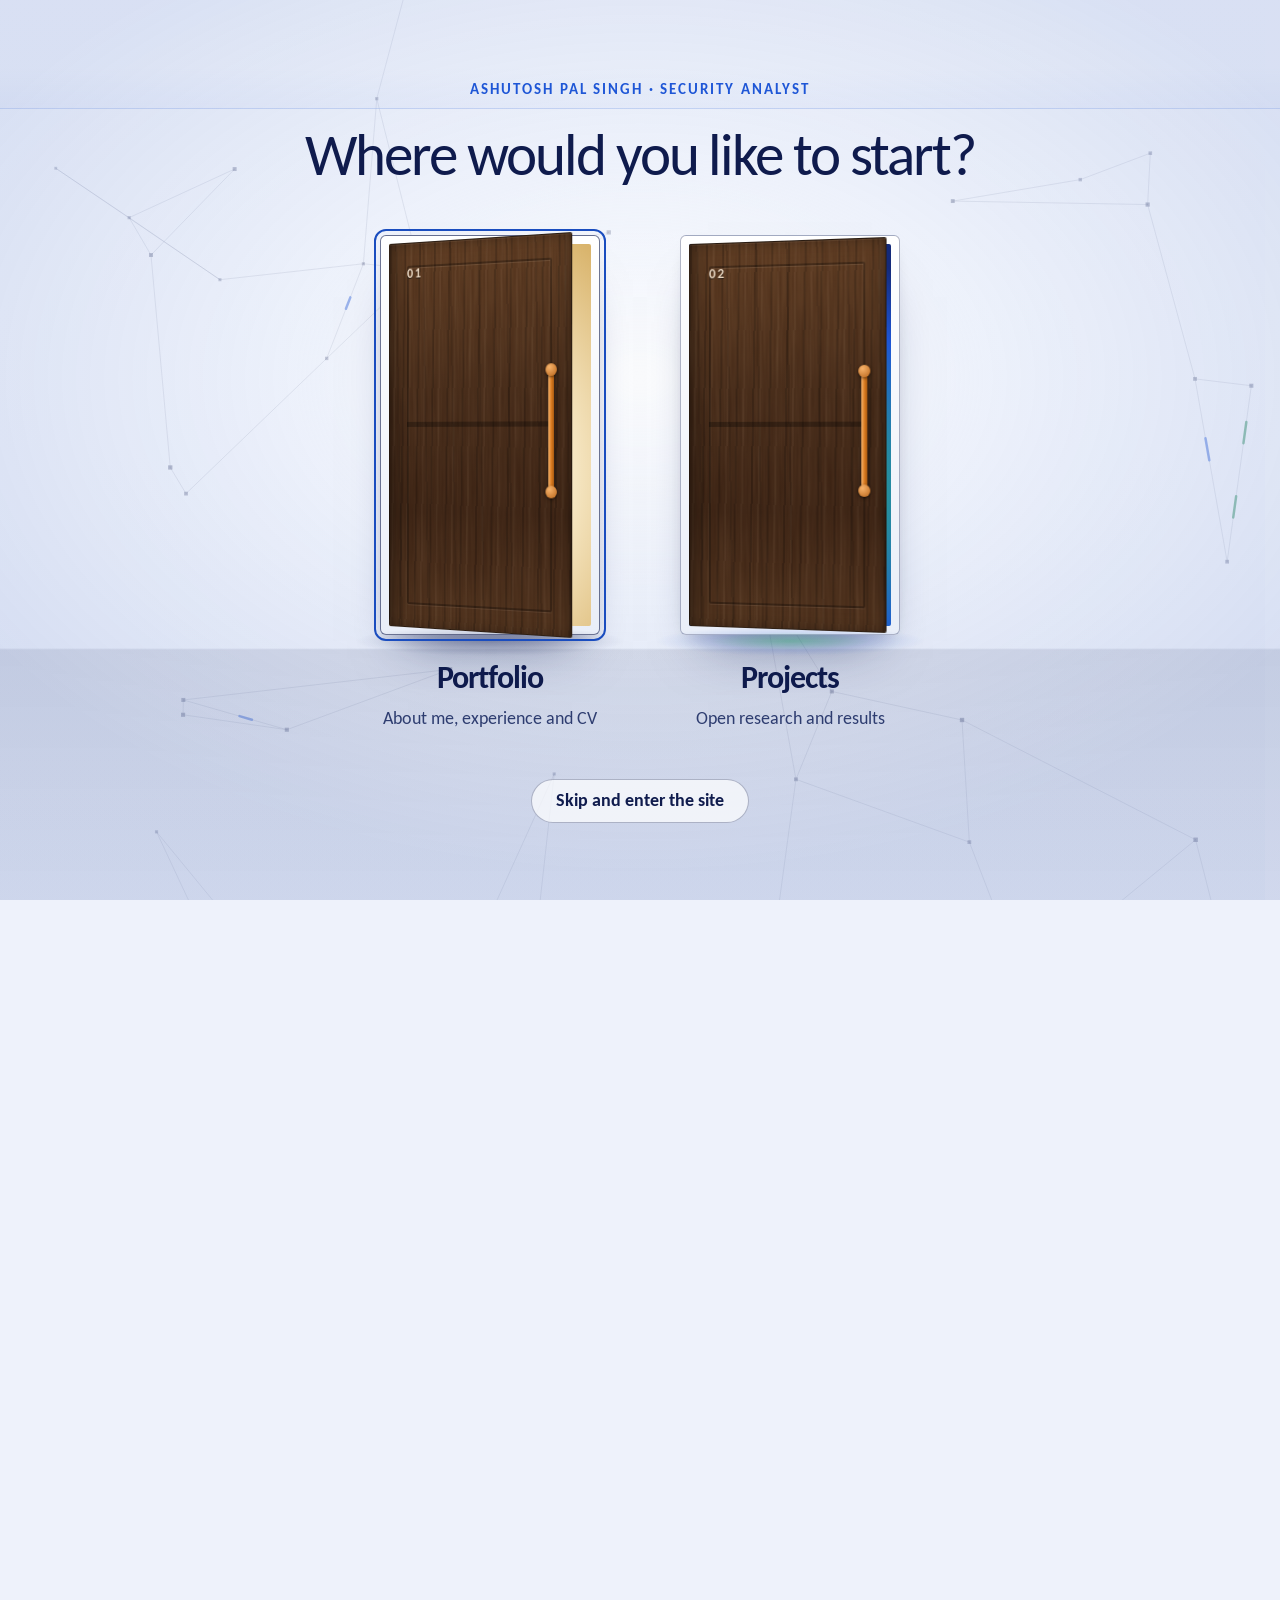
==== commit 93f054ee: "Audit fixes: light colour scheme, hidden back-to-top out of tab order, seven benchmarks, CV page cou" ====
--- a/index.html
+++ b/index.html
@@ -6,7 +6,7 @@
 <title>Ashutosh Pal Singh | Security Analyst, Blockchain Forensics and DFIR</title>
 <meta name="description" content="Ashutosh Pal Singh, cyber security analyst: security monitoring, vulnerability management, application security testing and open research on detection coverage, scanner accuracy and forensic timelines. MSc Cyber Security Engineering, Warwick. Microsoft SC-200.">
 <meta name="theme-color" content="#EEF2FB">
-<meta name="color-scheme" content="dark">
+<meta name="color-scheme" content="light">
 <link rel="canonical" href="https://itsashutoshpsingh.github.io/portfolio/">
 <link rel="icon" href="favicon.svg" type="image/svg+xml">
 <meta property="og:type" content="profile">
@@ -49,15 +49,14 @@
     {
       "@type": "FAQPage",
       "mainEntity": [
-        {"@type": "Question", "name": "Have you worked with real blockchain data?", "acceptedAnswer": {"@type": "Answer", "text": "Yes. evm-cluster-check analysed three days of Ethereum mainnet against exchange proof of reserves addresses, and chain-evidence checks that data across RPC providers and against the block headers. Both repositories publish the method, the numbers and every miss."}},
         {"@type": "Question", "name": "Which forensic tools do you use?", "acceptedAnswer": {"@type": "Answer", "text": "The Sleuth Kit, Plaso, Autopsy, FTK Imager and Volatility, with Wireshark for packets. In timetruth I tested Plaso and The Sleuth Kit against scripted ground truth on NTFS, FAT32, exFAT and ext4, and found a month offset bug in libfsfat."}},
-        { "@type": "Question", "name": "Where can you work?", "acceptedAnswer": { "@type": "Answer", "text": "I am in Coventry and will relocate to London, Manchester or Glasgow. Remote and hybrid both work." } },
-        { "@type": "Question", "name": "When can you start?", "acceptedAnswer": { "@type": "Answer", "text": "Quickly. My MSc dissertation is submitted, with the result pending, and my current part-time work needs only short notice." } },
-        { "@type": "Question", "name": "Have you worked on a real estate, not just labs?", "acceptedAnswer": { "@type": "Answer", "text": "Yes. At Kyoka Embedded Systems I spent seven months securing a production smart-home IoT estate of 1,000+ devices with Nessus and Qualys, and worked with firmware engineers on the fixes." } },
-        { "@type": "Question", "name": "Which SIEM and tooling do you know?", "acceptedAnswer": { "@type": "Answer", "text": "Splunk and Elastic for SIEM, Sysmon for endpoint telemetry, Sigma for detection rules, MITRE ATT&CK for mapping, Wireshark for packet analysis, and Nessus and Qualys for vulnerability assessment." } },
-        { "@type": "Question", "name": "Can you write for people who are not engineers?", "acceptedAnswer": { "@type": "Answer", "text": "Yes. I wrote security reports and remediation guidance for management at Kyoka, and co-authored a policy document for senior government and industry stakeholders at NASSCOM." } },
-        { "@type": "Question", "name": "What about security clearance?", "acceptedAnswer": { "@type": "Answer", "text": "I have lived in the UK since September 2025 and can complete standard pre-employment checks. Higher clearance levels depend on residency history, which I am happy to discuss." } },
-        { "@type": "Question", "name": "What are you working toward right now?", "acceptedAnswer": { "@type": "Answer", "text": "I hold the Microsoft SC-200 Security Operations Analyst certification, and I am extending my home SOC lab with new Sigma rules each week." } }
+        {"@type": "Question", "name": "Where can you work?", "acceptedAnswer": {"@type": "Answer", "text": "I am in Coventry and will relocate to London, Manchester or Glasgow. Remote and hybrid both work."}},
+        {"@type": "Question", "name": "When can you start?", "acceptedAnswer": {"@type": "Answer", "text": "Quickly. My MSc dissertation is submitted, with the result pending, and my current part-time work needs only short notice."}},
+        {"@type": "Question", "name": "Have you worked on a real estate, not just labs?", "acceptedAnswer": {"@type": "Answer", "text": "Yes. At Kyoka Embedded Systems I spent seven months securing a production smart-home IoT estate of 1,000+ devices with Nessus and Qualys, and worked with firmware engineers on the fixes. Since September 2026 I have been securing a live online store in Coventry: threat model, input testing, staff access, security headers and a scan of its full code history."}},
+        {"@type": "Question", "name": "Which SIEM and tooling do you know?", "acceptedAnswer": {"@type": "Answer", "text": "Microsoft Sentinel with KQL and Defender XDR, Splunk and Elastic for SIEM, Sysmon for endpoint telemetry, Sigma and YARA for detection rules, MITRE ATT&CK for mapping, Wireshark for packet analysis, and Nessus, Qualys, Trivy and OSV-Scanner for vulnerability assessment."}},
+        {"@type": "Question", "name": "Can you write for people who are not engineers?", "acceptedAnswer": {"@type": "Answer", "text": "Yes. I wrote security reports and remediation guidance for management at Kyoka, and co-authored a policy document for senior government and industry stakeholders at NASSCOM."}},
+        {"@type": "Question", "name": "What about security clearance?", "acceptedAnswer": {"@type": "Answer", "text": "I have lived in the UK since September 2025 and can complete standard pre-employment checks. Higher clearance levels depend on residency history, which I am happy to discuss."}},
+        {"@type": "Question", "name": "What are you working toward right now?", "acceptedAnswer": {"@type": "Answer", "text": "I hold the Microsoft SC-200 Security Operations Analyst certification. I am extending my home SOC lab with new Sigma rules each week, running twelve Linux hosts at home, and publishing the next open benchmark."}}
       ]
     }
   ]
@@ -74,7 +73,7 @@
     <div class="gate__doors">
       <button class="door door--me" type="button" data-go="#top" aria-label="Portfolio: About me, experience and CV">
         <span class="door__frame" aria-hidden="true">
-          <span class="door__light"><span class="door__enter">Meet me</span></span>
+          <span class="door__light"></span>
           <span class="door__smoke"><i style="--i:0"></i><i style="--i:1"></i><i style="--i:2"></i><i style="--i:3"></i><i style="--i:4"></i><i style="--i:5"></i><i style="--i:6"></i></span>
           <span class="door__leaf"><span class="door__no">01</span><span class="door__handle"></span></span>
         </span>
@@ -83,7 +82,7 @@
       </button>
       <button class="door door--work" type="button" data-go="#research" aria-label="Projects: open research and results">
         <span class="door__frame" aria-hidden="true">
-          <span class="door__light"><span class="door__enter">See the projects</span></span>
+          <span class="door__light"></span>
           <span class="door__smoke door__smoke--magic"><i style="--i:0"></i><i style="--i:1"></i><i style="--i:2"></i><i style="--i:3"></i><i style="--i:4"></i><i style="--i:5"></i><i style="--i:6"></i><i style="--i:7"></i><b style="--i:0"></b><b style="--i:1"></b><b style="--i:2"></b><b style="--i:3"></b><b style="--i:4"></b></span>
           <span class="door__leaf"><span class="door__no">02</span><span class="door__handle"></span></span>
         </span>
@@ -165,8 +164,8 @@
     <button class="ticker__pause caption-4" type="button" aria-pressed="false" data-in="4">Pause ticker</button>
     <div class="ticker" aria-hidden="true" data-in="4">
       <div class="ticker__track">
-        <ul class="ticker__set caption-2 mono"><li>Ethereum clustering error rates measured</li><li>Forensic timeline tools tested across DST</li><li>1,000+ IoT devices secured</li><li>45% fewer open vulnerabilities</li><li>Five bootloader-level flaws found and fixed</li><li>Sigma and Splunk rules mapped to ATT&amp;CK</li><li>Peer-reviewed in IJFMR 2024</li><li>250+ deepfake detection tools surveyed for NASSCOM</li><li>MSc Cyber Security Engineering, Warwick</li><li>Microsoft SC-200 certified</li></ul>
-        <ul class="ticker__set caption-2 mono"><li>Ethereum clustering error rates measured</li><li>Forensic timeline tools tested across DST</li><li>1,000+ IoT devices secured</li><li>45% fewer open vulnerabilities</li><li>Five bootloader-level flaws found and fixed</li><li>Sigma and Splunk rules mapped to ATT&amp;CK</li><li>Peer-reviewed in IJFMR 2024</li><li>250+ deepfake detection tools surveyed for NASSCOM</li><li>MSc Cyber Security Engineering, Warwick</li><li>Microsoft SC-200 certified</li></ul>
+        <ul class="ticker__set caption-2 mono"><li>Ethereum clustering error rates measured</li><li>Forensic timeline tools tested across DST</li><li>1,000+ IoT devices secured</li><li>45% fewer open vulnerabilities</li><li>Five bootloader-level flaws found and fixed</li><li>Sigma and Splunk rules mapped to ATT&amp;CK</li><li>Peer-reviewed in IJFMR 2024</li><li>250+ deepfake tools and standards surveyed for NASSCOM</li><li>MSc Cyber Security Engineering, Warwick</li><li>Microsoft SC-200 certified</li></ul>
+        <ul class="ticker__set caption-2 mono"><li>Ethereum clustering error rates measured</li><li>Forensic timeline tools tested across DST</li><li>1,000+ IoT devices secured</li><li>45% fewer open vulnerabilities</li><li>Five bootloader-level flaws found and fixed</li><li>Sigma and Splunk rules mapped to ATT&amp;CK</li><li>Peer-reviewed in IJFMR 2024</li><li>250+ deepfake tools and standards surveyed for NASSCOM</li><li>MSc Cyber Security Engineering, Warwick</li><li>Microsoft SC-200 certified</li></ul>
       </div>
     </div>
   </section>
@@ -226,7 +225,7 @@
           <li data-chapter="7" class="xp__item glassline" data-reveal>
             <p class="caption-4 mono xp__when">2026<span>Independent research, Coventry</span></p>
             <h3 class="heading-6">Security researcher, open benchmarks</h3>
-            <figure class="xpv"><figcaption class="xpv__k">Six open benchmarks, one headline number each</figcaption><ul class="xpv__grid"><li style="--i:0"><b>198</b><span>False merges between exchanges</span></li><li style="--i:1"><b>27%</b><span>Forensic times not the true instant</span></li><li style="--i:2"><b>286</b><span>Logs hidden by silent empty answers</span></li><li style="--i:3"><b>15.9%</b><span>Sigma rules that fired on their own attack</span></li><li style="--i:4"><b>138 of 138</b><span>Scanner verdicts said fixed on stale code</span></li><li style="--i:5"><b>15 of 15</b><span>Planted identity risks found</span></li></ul></figure>
+            <figure class="xpv"><figcaption class="xpv__k">Seven open benchmarks, one headline number each</figcaption><ul class="xpv__grid"><li style="--i:0"><b>198</b><span>False merges between exchanges</span></li><li style="--i:1"><b>27%</b><span>Forensic times not the true instant</span></li><li style="--i:2"><b>286</b><span>Logs hidden by silent empty answers</span></li><li style="--i:3"><b>15.9%</b><span>Sigma rules that fired on their own attack</span></li><li style="--i:4"><b>138 of 138</b><span>Scanner verdicts said fixed on stale code</span></li><li style="--i:5"><b>15 of 15</b><span>Planted identity risks found</span></li><li style="--i:6"><b>84.8%</b><span>Logs lost by a default shipper during an outage</span></li></ul></figure>
             <ul class="list xp__pts"><li class="body-6">Measured how often published Ethereum clustering and taint rules link addresses that belong to different exchanges, against proof of reserves ground truth.</li><li class="body-6">Tested Plaso and The Sleuth Kit against scripted ground truth across four file systems and DST changes, and traced a month offset bug to libfsfat.</li><li class="body-6">Built a tool that cross checks on chain evidence across RPC providers and proves completeness against the block header.</li><li class="body-6">Tested 1,280 SigmaHQ rules against 283 public attack captures (15.9% fired on their own technique), showed Trivy and OSV-Scanner said fixed in 138 of 138 verdicts on hosts that were updated but not restarted, and wrote 14 read only checks for the OWASP NHI Top 10 that caught 15 of 15 planted findings.</li></ul>
             <ul class="tags caption-4 mono"><li>Ethereum</li><li>Python</li><li>Plaso</li><li>The Sleuth Kit</li><li>Sigma</li><li>Trivy</li><li>Merkle proofs</li></ul>
           </li>
@@ -267,14 +266,14 @@
           <li data-chapter="2" class="xp__item glassline" data-reveal>
             <img class="xp__logo" src="logos/cisco.svg" alt="Cisco" width="57" height="30" loading="lazy" decoding="async"><p class="caption-4 mono xp__when">Apr 2023 to Jul 2023<span>Cisco Networking Academy, Pune</span></p>
             <h3 class="heading-6">Network Security Engineering</h3>
-            <figure class="xpv"><figcaption class="xpv__k">The multi site network: 55 nodes, 15 weaknesses ranked by risk</figcaption><svg class="xpv__net" viewBox="0 0 460 180" role="img" aria-label="Network of 55 nodes across three sites, with 15 weaknesses marked"><line x1="230" y1="150" x2="70" y2="70" class="xpv__ln xpv__ln--core"/><line x1="70" y1="70" x2="96.0" y2="69.3" class="xpv__ln"/><line x1="70" y1="70" x2="103.6" y2="76.1" class="xpv__ln"/><line x1="70" y1="70" x2="101.4" y2="89.1" class="xpv__ln"/><line x1="70" y1="70" x2="83.9" y2="83.6" class="xpv__ln"/><line x1="70" y1="70" x2="72.9" y2="91.6" class="xpv__ln"/><line x1="70" y1="70" x2="59.3" y2="96.5" class="xpv__ln"/><line x1="70" y1="70" x2="56.6" y2="83.8" class="xpv__ln"/><line x1="70" y1="70" x2="40.2" y2="81.4" class="xpv__ln"/><line x1="70" y1="70" x2="27.9" y2="78.0" class="xpv__ln"/><line x1="70" y1="70" x2="44.4" y2="67.3" class="xpv__ln"/><line x1="70" y1="70" x2="38.5" y2="60.5" class="xpv__ln"/><line x1="70" y1="70" x2="40.2" y2="49.9" class="xpv__ln"/><line x1="70" y1="70" x2="62.4" y2="54.6" class="xpv__ln"/><line x1="70" y1="70" x2="76.0" y2="48.6" class="xpv__ln"/><line x1="70" y1="70" x2="86.0" y2="44.6" class="xpv__ln"/><line x1="70" y1="70" x2="88.0" y2="58.4" class="xpv__ln"/><line x1="70" y1="70" x2="103.0" y2="62.8" class="xpv__ln"/><line x1="230" y1="150" x2="230" y2="50" class="xpv__ln xpv__ln--core"/><line x1="230" y1="50" x2="255.9" y2="51.7" class="xpv__ln"/><line x1="230" y1="50" x2="262.4" y2="58.2" class="xpv__ln"/><line x1="230" y1="50" x2="263.2" y2="67.9" class="xpv__ln"/><line x1="230" y1="50" x2="238.9" y2="65.2" class="xpv__ln"/><line x1="230" y1="50" x2="237.0" y2="71.3" class="xpv__ln"/><line x1="230" y1="50" x2="214.4" y2="75.5" class="xpv__ln"/><line x1="230" y1="50" x2="215.4" y2="63.3" class="xpv__ln"/><line x1="230" y1="50" x2="201.9" y2="63.0" class="xpv__ln"/><line x1="230" y1="50" x2="187.7" y2="57.4" class="xpv__ln"/><line x1="230" y1="50" x2="204.3" y2="47.8" class="xpv__ln"/><line x1="230" y1="50" x2="201.7" y2="37.2" class="xpv__ln"/><line x1="230" y1="50" x2="200.9" y2="29.6" class="xpv__ln"/><line x1="230" y1="50" x2="223.4" y2="34.4" class="xpv__ln"/><line x1="230" y1="50" x2="234.4" y2="28.5" class="xpv__ln"/><line x1="230" y1="50" x2="248.4" y2="25.2" class="xpv__ln"/><line x1="230" y1="50" x2="249.4" y2="39.3" class="xpv__ln"/><line x1="230" y1="50" x2="261.1" y2="40.1" class="xpv__ln"/><line x1="230" y1="150" x2="390" y2="80" class="xpv__ln xpv__ln--core"/><line x1="390" y1="80" x2="415.9" y2="78.3" class="xpv__ln"/><line x1="390" y1="80" x2="423.4" y2="86.4" class="xpv__ln"/><line x1="390" y1="80" x2="421.2" y2="99.2" class="xpv__ln"/><line x1="390" y1="80" x2="402.0" y2="94.3" class="xpv__ln"/><line x1="390" y1="80" x2="394.8" y2="101.5" class="xpv__ln"/><line x1="390" y1="80" x2="377.1" y2="106.1" class="xpv__ln"/><line x1="390" y1="80" x2="374.6" y2="93.0" class="xpv__ln"/><line x1="390" y1="80" x2="361.2" y2="92.3" class="xpv__ln"/><line x1="390" y1="80" x2="346.3" y2="83.1" class="xpv__ln"/><line x1="390" y1="80" x2="364.7" y2="76.3" class="xpv__ln"/><line x1="390" y1="80" x2="359.2" y2="69.7" class="xpv__ln"/><line x1="390" y1="80" x2="364.1" y2="57.9" class="xpv__ln"/><line x1="390" y1="80" x2="383.0" y2="64.5" class="xpv__ln"/><line x1="390" y1="80" x2="396.3" y2="58.7" class="xpv__ln"/><line x1="390" y1="80" x2="411.8" y2="56.3" class="xpv__ln"/><line x1="390" y1="80" x2="408.3" y2="68.5" class="xpv__ln"/><line x1="390" y1="80" x2="423.9" y2="74.5" class="xpv__ln"/><circle cx="96.0" cy="69.3" r="3.2" class="xpv__nd" style="--i:0"/><circle cx="103.6" cy="76.1" r="3.2" class="xpv__nd" style="--i:1"/><circle cx="101.4" cy="89.1" r="3.2" class="xpv__nd xpv__nd--weak" style="--i:2"/><circle cx="83.9" cy="83.6" r="3.2" class="xpv__nd" style="--i:3"/><circle cx="72.9" cy="91.6" r="3.2" class="xpv__nd xpv__nd--weak" style="--i:4"/><circle cx="59.3" cy="96.5" r="3.2" class="xpv__nd" style="--i:5"/><circle cx="56.6" cy="83.8" r="3.2" class="xpv__nd" style="--i:6"/><circle cx="40.2" cy="81.4" r="3.2" class="xpv__nd xpv__nd--weak" style="--i:7"/><circle cx="27.9" cy="78.0" r="3.2" class="xpv__nd" style="--i:8"/><circle cx="44.4" cy="67.3" r="3.2" class="xpv__nd xpv__nd--weak" style="--i:9"/><circle cx="38.5" cy="60.5" r="3.2" class="xpv__nd xpv__nd--weak" style="--i:10"/><circle cx="40.2" cy="49.9" r="3.2" class="xpv__nd" style="--i:11"/><circle cx="62.4" cy="54.6" r="3.2" class="xpv__nd" style="--i:12"/><circle cx="76.0" cy="48.6" r="3.2" class="xpv__nd" style="--i:13"/><circle cx="86.0" cy="44.6" r="3.2" class="xpv__nd" style="--i:14"/><circle cx="88.0" cy="58.4" r="3.2" class="xpv__nd" style="--i:15"/><circle cx="103.0" cy="62.8" r="3.2" class="xpv__nd" style="--i:16"/><circle cx="255.9" cy="51.7" r="3.2" class="xpv__nd" style="--i:17"/><circle cx="262.4" cy="58.2" r="3.2" class="xpv__nd" style="--i:18"/><circle cx="263.2" cy="67.9" r="3.2" class="xpv__nd" style="--i:19"/><circle cx="238.9" cy="65.2" r="3.2" class="xpv__nd xpv__nd--weak" style="--i:20"/><circle cx="237.0" cy="71.3" r="3.2" class="xpv__nd xpv__nd--weak" style="--i:21"/><circle cx="214.4" cy="75.5" r="3.2" class="xpv__nd xpv__nd--weak" style="--i:22"/><circle cx="215.4" cy="63.3" r="3.2" class="xpv__nd" style="--i:23"/><circle cx="201.9" cy="63.0" r="3.2" class="xpv__nd" style="--i:24"/><circle cx="187.7" cy="57.4" r="3.2" class="xpv__nd" style="--i:25"/><circle cx="204.3" cy="47.8" r="3.2" class="xpv__nd xpv__nd--weak" style="--i:26"/><circle cx="201.7" cy="37.2" r="3.2" class="xpv__nd" style="--i:27"/><circle cx="200.9" cy="29.6" r="3.2" class="xpv__nd" style="--i:28"/><circle cx="223.4" cy="34.4" r="3.2" class="xpv__nd" style="--i:29"/><circle cx="234.4" cy="28.5" r="3.2" class="xpv__nd" style="--i:30"/><circle cx="248.4" cy="25.2" r="3.2" class="xpv__nd xpv__nd--weak" style="--i:31"/><circle cx="249.4" cy="39.3" r="3.2" class="xpv__nd xpv__nd--weak" style="--i:32"/><circle cx="261.1" cy="40.1" r="3.2" class="xpv__nd" style="--i:33"/><circle cx="415.9" cy="78.3" r="3.2" class="xpv__nd" style="--i:34"/><circle cx="423.4" cy="86.4" r="3.2" class="xpv__nd xpv__nd--weak" style="--i:35"/><circle cx="421.2" cy="99.2" r="3.2" class="xpv__nd xpv__nd--weak" style="--i:36"/><circle cx="402.0" cy="94.3" r="3.2" class="xpv__nd" style="--i:37"/><circle cx="394.8" cy="101.5" r="3.2" class="xpv__nd" style="--i:38"/><circle cx="377.1" cy="106.1" r="3.2" class="xpv__nd" style="--i:39"/><circle cx="374.6" cy="93.0" r="3.2" class="xpv__nd" style="--i:40"/><circle cx="361.2" cy="92.3" r="3.2" class="xpv__nd" style="--i:41"/><circle cx="346.3" cy="83.1" r="3.2" class="xpv__nd" style="--i:42"/><circle cx="364.7" cy="76.3" r="3.2" class="xpv__nd" style="--i:43"/><circle cx="359.2" cy="69.7" r="3.2" class="xpv__nd" style="--i:44"/><circle cx="364.1" cy="57.9" r="3.2" class="xpv__nd" style="--i:45"/><circle cx="383.0" cy="64.5" r="3.2" class="xpv__nd xpv__nd--weak" style="--i:46"/><circle cx="396.3" cy="58.7" r="3.2" class="xpv__nd" style="--i:47"/><circle cx="411.8" cy="56.3" r="3.2" class="xpv__nd xpv__nd--weak" style="--i:48"/><circle cx="408.3" cy="68.5" r="3.2" class="xpv__nd" style="--i:49"/><circle cx="423.9" cy="74.5" r="3.2" class="xpv__nd" style="--i:50"/><rect x="64" y="64" width="12" height="12" rx="2" class="xpv__sw"/><rect x="224" y="44" width="12" height="12" rx="2" class="xpv__sw"/><rect x="384" y="74" width="12" height="12" rx="2" class="xpv__sw"/><rect x="221" y="141" width="18" height="18" rx="3" class="xpv__rt"/></svg><dl class="xpv__stats"><div><dt>Nodes across three sites</dt><dd>55</dd></div><div><dt>Weaknesses ranked</dt><dd>15+</dd></div><div><dt>Firewall rules</dt><dd>VLANs, ACLs</dd></div></dl></figure>
+            <figure class="xpv"><figcaption class="xpv__k">The multi site network: 50+ nodes, 15+ weaknesses ranked by risk</figcaption><svg class="xpv__net" viewBox="0 0 460 180" role="img" aria-label="A network of more than 50 nodes across three sites, with weaknesses marked"><line x1="230" y1="150" x2="70" y2="70" class="xpv__ln xpv__ln--core"/><line x1="70" y1="70" x2="96.0" y2="69.3" class="xpv__ln"/><line x1="70" y1="70" x2="103.6" y2="76.1" class="xpv__ln"/><line x1="70" y1="70" x2="101.4" y2="89.1" class="xpv__ln"/><line x1="70" y1="70" x2="83.9" y2="83.6" class="xpv__ln"/><line x1="70" y1="70" x2="72.9" y2="91.6" class="xpv__ln"/><line x1="70" y1="70" x2="59.3" y2="96.5" class="xpv__ln"/><line x1="70" y1="70" x2="56.6" y2="83.8" class="xpv__ln"/><line x1="70" y1="70" x2="40.2" y2="81.4" class="xpv__ln"/><line x1="70" y1="70" x2="27.9" y2="78.0" class="xpv__ln"/><line x1="70" y1="70" x2="44.4" y2="67.3" class="xpv__ln"/><line x1="70" y1="70" x2="38.5" y2="60.5" class="xpv__ln"/><line x1="70" y1="70" x2="40.2" y2="49.9" class="xpv__ln"/><line x1="70" y1="70" x2="62.4" y2="54.6" class="xpv__ln"/><line x1="70" y1="70" x2="76.0" y2="48.6" class="xpv__ln"/><line x1="70" y1="70" x2="86.0" y2="44.6" class="xpv__ln"/><line x1="70" y1="70" x2="88.0" y2="58.4" class="xpv__ln"/><line x1="70" y1="70" x2="103.0" y2="62.8" class="xpv__ln"/><line x1="230" y1="150" x2="230" y2="50" class="xpv__ln xpv__ln--core"/><line x1="230" y1="50" x2="255.9" y2="51.7" class="xpv__ln"/><line x1="230" y1="50" x2="262.4" y2="58.2" class="xpv__ln"/><line x1="230" y1="50" x2="263.2" y2="67.9" class="xpv__ln"/><line x1="230" y1="50" x2="238.9" y2="65.2" class="xpv__ln"/><line x1="230" y1="50" x2="237.0" y2="71.3" class="xpv__ln"/><line x1="230" y1="50" x2="214.4" y2="75.5" class="xpv__ln"/><line x1="230" y1="50" x2="215.4" y2="63.3" class="xpv__ln"/><line x1="230" y1="50" x2="201.9" y2="63.0" class="xpv__ln"/><line x1="230" y1="50" x2="187.7" y2="57.4" class="xpv__ln"/><line x1="230" y1="50" x2="204.3" y2="47.8" class="xpv__ln"/><line x1="230" y1="50" x2="201.7" y2="37.2" class="xpv__ln"/><line x1="230" y1="50" x2="200.9" y2="29.6" class="xpv__ln"/><line x1="230" y1="50" x2="223.4" y2="34.4" class="xpv__ln"/><line x1="230" y1="50" x2="234.4" y2="28.5" class="xpv__ln"/><line x1="230" y1="50" x2="248.4" y2="25.2" class="xpv__ln"/><line x1="230" y1="50" x2="249.4" y2="39.3" class="xpv__ln"/><line x1="230" y1="50" x2="261.1" y2="40.1" class="xpv__ln"/><line x1="230" y1="150" x2="390" y2="80" class="xpv__ln xpv__ln--core"/><line x1="390" y1="80" x2="415.9" y2="78.3" class="xpv__ln"/><line x1="390" y1="80" x2="423.4" y2="86.4" class="xpv__ln"/><line x1="390" y1="80" x2="421.2" y2="99.2" class="xpv__ln"/><line x1="390" y1="80" x2="402.0" y2="94.3" class="xpv__ln"/><line x1="390" y1="80" x2="394.8" y2="101.5" class="xpv__ln"/><line x1="390" y1="80" x2="377.1" y2="106.1" class="xpv__ln"/><line x1="390" y1="80" x2="374.6" y2="93.0" class="xpv__ln"/><line x1="390" y1="80" x2="361.2" y2="92.3" class="xpv__ln"/><line x1="390" y1="80" x2="346.3" y2="83.1" class="xpv__ln"/><line x1="390" y1="80" x2="364.7" y2="76.3" class="xpv__ln"/><line x1="390" y1="80" x2="359.2" y2="69.7" class="xpv__ln"/><line x1="390" y1="80" x2="364.1" y2="57.9" class="xpv__ln"/><line x1="390" y1="80" x2="383.0" y2="64.5" class="xpv__ln"/><line x1="390" y1="80" x2="396.3" y2="58.7" class="xpv__ln"/><line x1="390" y1="80" x2="411.8" y2="56.3" class="xpv__ln"/><line x1="390" y1="80" x2="408.3" y2="68.5" class="xpv__ln"/><line x1="390" y1="80" x2="423.9" y2="74.5" class="xpv__ln"/><circle cx="96.0" cy="69.3" r="3.2" class="xpv__nd" style="--i:0"/><circle cx="103.6" cy="76.1" r="3.2" class="xpv__nd" style="--i:1"/><circle cx="101.4" cy="89.1" r="3.2" class="xpv__nd xpv__nd--weak" style="--i:2"/><circle cx="83.9" cy="83.6" r="3.2" class="xpv__nd" style="--i:3"/><circle cx="72.9" cy="91.6" r="3.2" class="xpv__nd xpv__nd--weak" style="--i:4"/><circle cx="59.3" cy="96.5" r="3.2" class="xpv__nd" style="--i:5"/><circle cx="56.6" cy="83.8" r="3.2" class="xpv__nd" style="--i:6"/><circle cx="40.2" cy="81.4" r="3.2" class="xpv__nd xpv__nd--weak" style="--i:7"/><circle cx="27.9" cy="78.0" r="3.2" class="xpv__nd" style="--i:8"/><circle cx="44.4" cy="67.3" r="3.2" class="xpv__nd xpv__nd--weak" style="--i:9"/><circle cx="38.5" cy="60.5" r="3.2" class="xpv__nd xpv__nd--weak" style="--i:10"/><circle cx="40.2" cy="49.9" r="3.2" class="xpv__nd" style="--i:11"/><circle cx="62.4" cy="54.6" r="3.2" class="xpv__nd" style="--i:12"/><circle cx="76.0" cy="48.6" r="3.2" class="xpv__nd" style="--i:13"/><circle cx="86.0" cy="44.6" r="3.2" class="xpv__nd" style="--i:14"/><circle cx="88.0" cy="58.4" r="3.2" class="xpv__nd" style="--i:15"/><circle cx="103.0" cy="62.8" r="3.2" class="xpv__nd" style="--i:16"/><circle cx="255.9" cy="51.7" r="3.2" class="xpv__nd" style="--i:17"/><circle cx="262.4" cy="58.2" r="3.2" class="xpv__nd" style="--i:18"/><circle cx="263.2" cy="67.9" r="3.2" class="xpv__nd" style="--i:19"/><circle cx="238.9" cy="65.2" r="3.2" class="xpv__nd xpv__nd--weak" style="--i:20"/><circle cx="237.0" cy="71.3" r="3.2" class="xpv__nd xpv__nd--weak" style="--i:21"/><circle cx="214.4" cy="75.5" r="3.2" class="xpv__nd xpv__nd--weak" style="--i:22"/><circle cx="215.4" cy="63.3" r="3.2" class="xpv__nd" style="--i:23"/><circle cx="201.9" cy="63.0" r="3.2" class="xpv__nd" style="--i:24"/><circle cx="187.7" cy="57.4" r="3.2" class="xpv__nd" style="--i:25"/><circle cx="204.3" cy="47.8" r="3.2" class="xpv__nd xpv__nd--weak" style="--i:26"/><circle cx="201.7" cy="37.2" r="3.2" class="xpv__nd" style="--i:27"/><circle cx="200.9" cy="29.6" r="3.2" class="xpv__nd" style="--i:28"/><circle cx="223.4" cy="34.4" r="3.2" class="xpv__nd" style="--i:29"/><circle cx="234.4" cy="28.5" r="3.2" class="xpv__nd" style="--i:30"/><circle cx="248.4" cy="25.2" r="3.2" class="xpv__nd xpv__nd--weak" style="--i:31"/><circle cx="249.4" cy="39.3" r="3.2" class="xpv__nd xpv__nd--weak" style="--i:32"/><circle cx="261.1" cy="40.1" r="3.2" class="xpv__nd" style="--i:33"/><circle cx="415.9" cy="78.3" r="3.2" class="xpv__nd" style="--i:34"/><circle cx="423.4" cy="86.4" r="3.2" class="xpv__nd xpv__nd--weak" style="--i:35"/><circle cx="421.2" cy="99.2" r="3.2" class="xpv__nd xpv__nd--weak" style="--i:36"/><circle cx="402.0" cy="94.3" r="3.2" class="xpv__nd" style="--i:37"/><circle cx="394.8" cy="101.5" r="3.2" class="xpv__nd" style="--i:38"/><circle cx="377.1" cy="106.1" r="3.2" class="xpv__nd" style="--i:39"/><circle cx="374.6" cy="93.0" r="3.2" class="xpv__nd" style="--i:40"/><circle cx="361.2" cy="92.3" r="3.2" class="xpv__nd" style="--i:41"/><circle cx="346.3" cy="83.1" r="3.2" class="xpv__nd" style="--i:42"/><circle cx="364.7" cy="76.3" r="3.2" class="xpv__nd" style="--i:43"/><circle cx="359.2" cy="69.7" r="3.2" class="xpv__nd" style="--i:44"/><circle cx="364.1" cy="57.9" r="3.2" class="xpv__nd" style="--i:45"/><circle cx="383.0" cy="64.5" r="3.2" class="xpv__nd xpv__nd--weak" style="--i:46"/><circle cx="396.3" cy="58.7" r="3.2" class="xpv__nd" style="--i:47"/><circle cx="411.8" cy="56.3" r="3.2" class="xpv__nd xpv__nd--weak" style="--i:48"/><circle cx="408.3" cy="68.5" r="3.2" class="xpv__nd" style="--i:49"/><circle cx="423.9" cy="74.5" r="3.2" class="xpv__nd" style="--i:50"/><rect x="64" y="64" width="12" height="12" rx="2" class="xpv__sw"/><rect x="224" y="44" width="12" height="12" rx="2" class="xpv__sw"/><rect x="384" y="74" width="12" height="12" rx="2" class="xpv__sw"/><rect x="221" y="141" width="18" height="18" rx="3" class="xpv__rt"/></svg><dl class="xpv__stats"><div><dt>Nodes across three sites</dt><dd>50+</dd></div><div><dt>Weaknesses ranked</dt><dd>15+</dd></div><div><dt>Firewall rules</dt><dd>VLANs, ACLs</dd></div></dl></figure>
             <ul class="list xp__pts"><li class="body-6">Designed a 50+ node multi site network with VLAN segmentation, firewall rules and ACLs, then audited it, ranked 15+ weaknesses by risk and built a packet flow visualiser to trace traffic through the network.</li></ul>
             <ul class="tags caption-4 mono"><li>Packet Tracer</li><li>VLANs</li><li>ACLs</li></ul>
           </li>
           <li data-chapter="1" class="xp__item glassline" data-reveal>
             <img class="xp__logo" src="logos/verzeo.webp" alt="Verzeo" width="22" height="30" loading="lazy" decoding="async"><p class="caption-4 mono xp__when">Jul 2022 to Aug 2022<span>Verzeo, online</span></p>
             <h3 class="heading-6">Penetration Tester, six week programme</h3>
-            <figure class="xpv"><figcaption class="xpv__k">Ten Windows lab targets, each tested and written up</figcaption><div class="xpv__dots xpv__dots--targets" aria-hidden="true"><i style="--i:0" class="on"></i><i style="--i:1" class="on"></i><i style="--i:2" class="on"></i><i style="--i:3" class="on"></i><i style="--i:4" class="on"></i><i style="--i:5" class="on"></i><i style="--i:6" class="on"></i><i style="--i:7" class="on"></i><i style="--i:8" class="on"></i><i style="--i:9" class="on"></i></div><dl class="xpv__stats"><div><dt>Windows targets</dt><dd>10+</dd></div><div><dt>Findings mapped</dt><dd>OWASP Top 10</dd></div><div><dt>Simulations run</dt><dd>Phishing</dd></div></dl></figure>
+            <figure class="xpv"><figcaption class="xpv__k">10+ Windows lab targets, each tested and written up</figcaption><div class="xpv__dots xpv__dots--targets" aria-hidden="true"><i style="--i:0" class="on"></i><i style="--i:1" class="on"></i><i style="--i:2" class="on"></i><i style="--i:3" class="on"></i><i style="--i:4" class="on"></i><i style="--i:5" class="on"></i><i style="--i:6" class="on"></i><i style="--i:7" class="on"></i><i style="--i:8" class="on"></i><i style="--i:9" class="on"></i></div><dl class="xpv__stats"><div><dt>Windows targets</dt><dd>10+</dd></div><div><dt>Findings mapped</dt><dd>OWASP Top 10</dd></div><div><dt>Simulations run</dt><dd>Phishing</dd></div></dl></figure>
             <ul class="list xp__pts"><li class="body-6">Tested 10+ lab Windows targets with Nmap and Metasploit on Kali Linux, reported against the OWASP Top 10 and ran phishing simulations with the Social Engineer Toolkit.</li></ul>
             <ul class="tags caption-4 mono"><li>Nmap</li><li>Metasploit</li><li>Kali Linux</li><li>OWASP</li></ul>
           </li>
@@ -287,8 +286,8 @@
       <div class="wrap cvsec">
         <div class="cvsec__copy">
           <p class="eyebrow caption-3 sec__eyebrow" data-reveal>CV</p>
-          <h2 class="heading-2 sec__h" id="cvTitle" data-reveal>The one page version.</h2>
-          <p class="body-3 sec__lede" data-reveal>Roles, results, certifications and tools on a single A4 page. Read it here or take a copy.</p>
+          <h2 class="heading-2 sec__h" id="cvTitle" data-reveal>The short version.</h2>
+          <p class="body-3 sec__lede" data-reveal>Roles, results, certifications and tools on two A4 pages. Read it here or take a copy.</p>
           <p class="cvsec__actions" data-reveal>
             <a class="btn btn--solid" href="cv/Ashutosh_Pal_Singh_CV.pdf" download>Download CV (PDF)</a>
             <a class="textlink" href="cv/Ashutosh_Pal_Singh_CV.pdf" target="_blank" rel="noopener">Open in a new tab</a>
@@ -296,9 +295,9 @@
         </div>
         <figure class="cvsec__doc" data-reveal>
           <object class="cvsec__pdf" data="cv/Ashutosh_Pal_Singh_CV.pdf#view=FitH&amp;toolbar=0&amp;navpanes=0" type="application/pdf" aria-label="CV of Ashutosh Pal Singh">
-            <a href="cv/Ashutosh_Pal_Singh_CV.pdf"><img class="cvsec__img" src="cv/cv-preview.webp" width="1241" height="1756" loading="lazy" alt="First page of the CV of Ashutosh Pal Singh: profile, experience, education, projects, certifications and skills"></a>
+            <a href="cv/Ashutosh_Pal_Singh_CV.pdf"><img class="cvsec__img" src="cv/cv-preview.webp" width="1120" height="1585" loading="lazy" alt="First page of the CV of Ashutosh Pal Singh: profile, experience, education, projects, certifications and skills"></a>
           </object>
-          <a class="cvsec__mobile" href="cv/Ashutosh_Pal_Singh_CV.pdf"><img class="cvsec__img" src="cv/cv-preview.webp" width="1241" height="1756" loading="lazy" alt="First page of the CV of Ashutosh Pal Singh: profile, experience, education, projects, certifications and skills"></a>
+          <a class="cvsec__mobile" href="cv/Ashutosh_Pal_Singh_CV.pdf"><img class="cvsec__img" src="cv/cv-preview.webp" width="1120" height="1585" loading="lazy" alt="First page of the CV of Ashutosh Pal Singh: profile, experience, education, projects, certifications and skills"></a>
         </figure>
       </div>
     </section>
--- a/styles.css
+++ b/styles.css
@@ -16,7 +16,7 @@
   --r-md: 6px; --r-lg: 8px; --r-xl: 12px; --r-2xl: 16px; --r-3xl: 24px;
   --ease: cubic-bezier(.22, 1, .36, 1);
   --gutter: clamp(16px, 4vw, 64px);
-  color-scheme: dark;
+  color-scheme: light;
 }
 
 *, *::before, *::after { box-sizing: border-box; }
@@ -844,3 +844,11 @@
 /* Company and university logos: small, at the top of each card, printed into the card rather than boxed */
 .xp__logo { display: block; max-width: 100%; height: auto; mix-blend-mode: multiply; opacity: .95; }  /* size comes from the width and height attributes */
 .xp__logo--dark { mix-blend-mode: normal; border-radius: 6px; box-shadow: 0 6px 14px -8px rgba(15, 27, 77, .5); }
+
+/* Audit fixes: no sideways swipe on the door scene, no scrollbar jump when it opens or closes,
+   the door number leaves with the words, and the short-screen door scene fits */
+html { scrollbar-gutter: stable; }
+.gate { overflow-x: clip; }
+.gate.is-leaving .door.is-open .door__no { opacity: 0; transition: opacity 200ms var(--ease-out-strong); }
+@media (max-height: 620px) { .gate__inner { gap: 12px; } .gate__h { font-size: 30px; } .door__frame { height: min(30svh, 260px); } .gate__skip { margin-top: 8px; } }
+@media (max-width: 720px) { .door__smoke { width: 34%; } }  /* on phones the smoke stays on screen */
--- a/fx.css
+++ b/fx.css
@@ -104,8 +104,9 @@
    Six glass faces; each fills from the bottom with the page's progress. The turn is set from journey.js. */
 .cube { position: fixed; right: 20px; bottom: 20px; z-index: 45; display: grid; justify-items: center; gap: 14px; width: 92px; padding: 18px 0 10px; border: 1px solid rgba(var(--c-tint), .18);
   border-radius: 20px; background: rgba(255, 255, 255, .9); box-shadow: 0 18px 36px -18px rgba(15, 27, 77, .45); color: var(--c-ink); cursor: pointer; font: inherit;
-  opacity: 0; transform: translateY(12px) scale(.96); pointer-events: none; transition: opacity 220ms cubic-bezier(.23,1,.32,1), transform 220ms cubic-bezier(.23,1,.32,1), border-color 200ms ease; }
-.cube.is-shown { opacity: 1; transform: none; pointer-events: auto; }
+  opacity: 0; visibility: hidden; transform: translateY(12px) scale(.96); pointer-events: none; transition: opacity 220ms cubic-bezier(.23,1,.32,1), transform 220ms cubic-bezier(.23,1,.32,1), border-color 200ms ease, visibility 0s linear 220ms; }
+.cube.is-shown { opacity: 1; visibility: visible; transform: none; pointer-events: auto; transition-delay: 0s; }  /* hidden means out of the tab order too */
+@media (prefers-reduced-motion: reduce) { .cube { transform: none; transition: opacity 0s, visibility 0s; } }
 .cube:active { transform: scale(.97); }
 .cube:focus-visible { outline: 2px solid var(--c-glacier); outline-offset: 3px; }
 .cube__stage { width: 44px; height: 44px; perspective: 260px; }
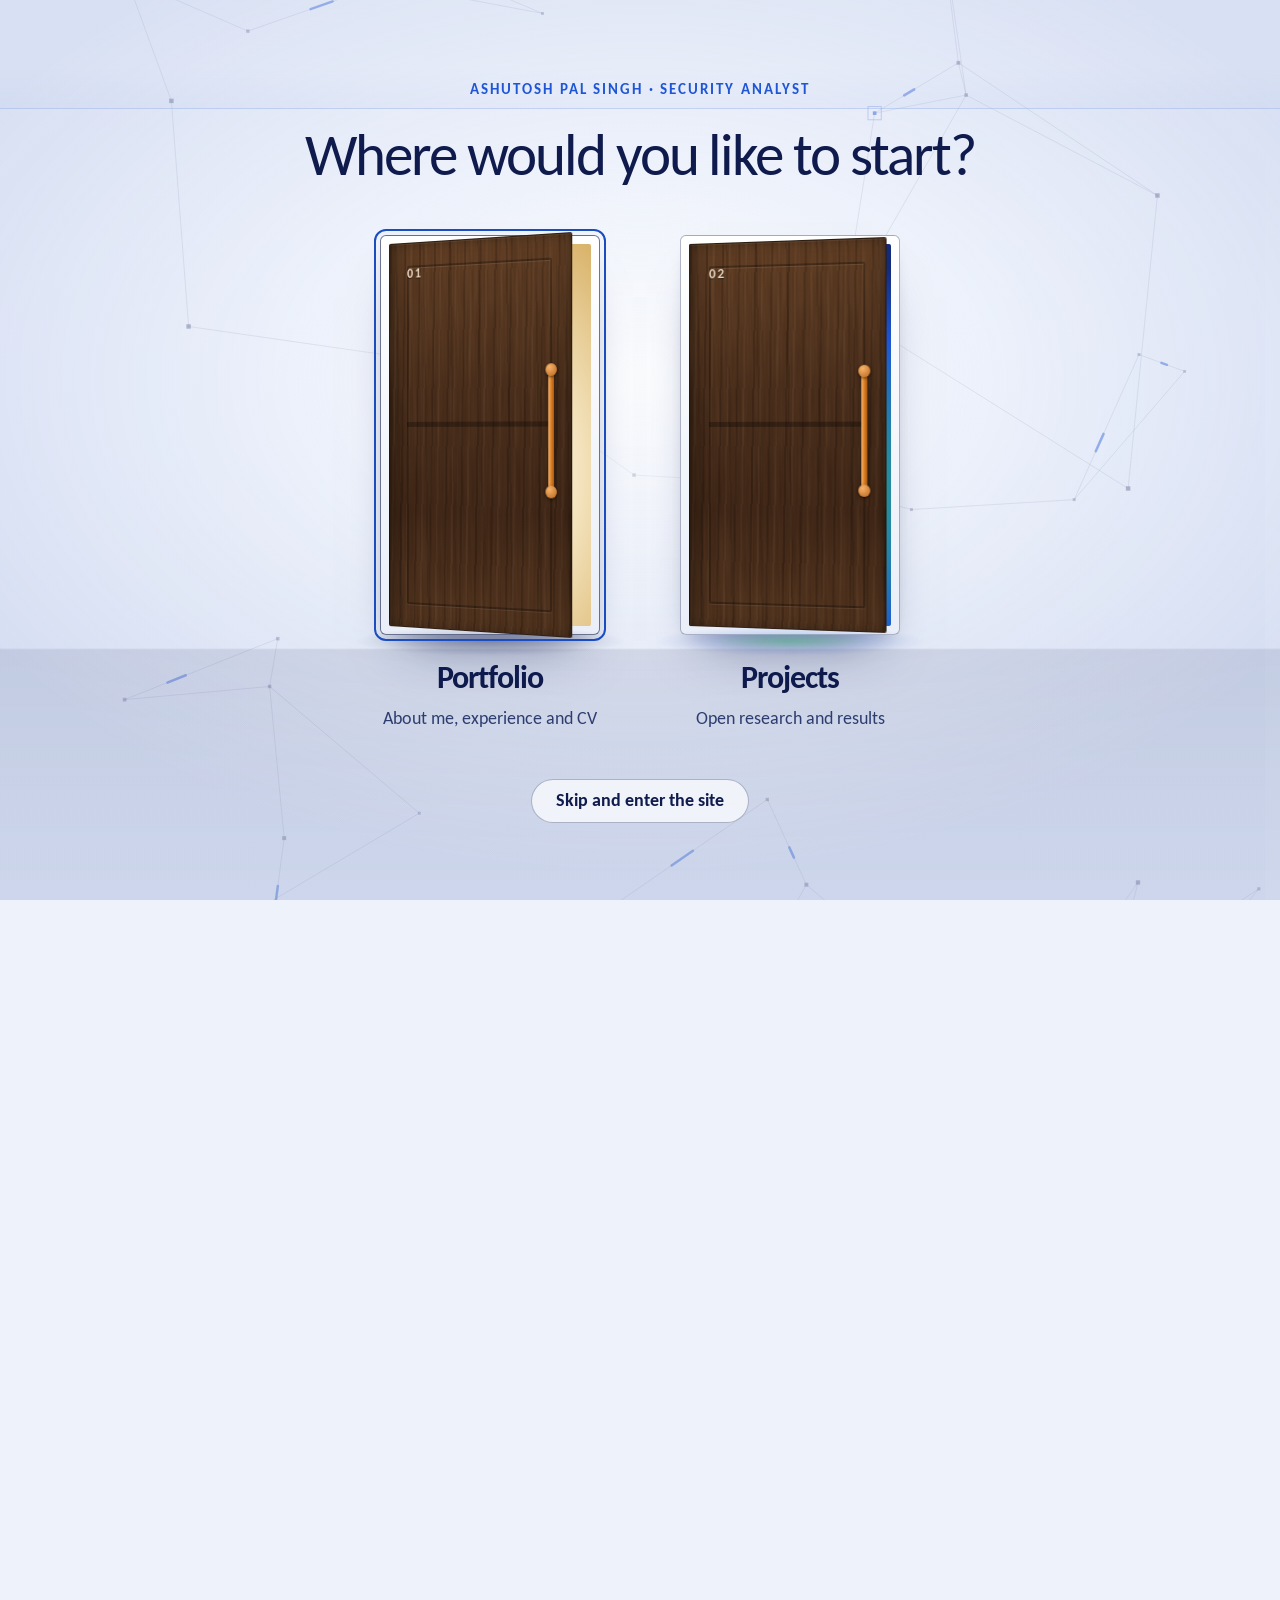
==== commit be142c69: "Second audit fixes: all nine FAQ answers in the structured data, NASSCOM schemes as real text, compa" ====
--- a/index.html
+++ b/index.html
@@ -49,6 +49,7 @@
     {
       "@type": "FAQPage",
       "mainEntity": [
+        {"@type": "Question", "name": "Have you worked with real blockchain data?", "acceptedAnswer": {"@type": "Answer", "text": "Yes. evm-cluster-check analysed three days of Ethereum mainnet against exchange proof of reserves addresses, and chain-evidence checks that data across RPC providers and against the block headers. Both repositories publish the method, the numbers and every miss."}},
         {"@type": "Question", "name": "Which forensic tools do you use?", "acceptedAnswer": {"@type": "Answer", "text": "The Sleuth Kit, Plaso, Autopsy, FTK Imager and Volatility, with Wireshark for packets. In timetruth I tested Plaso and The Sleuth Kit against scripted ground truth on NTFS, FAT32, exFAT and ext4, and found a month offset bug in libfsfat."}},
         {"@type": "Question", "name": "Where can you work?", "acceptedAnswer": {"@type": "Answer", "text": "I am in Coventry and will relocate to London, Manchester or Glasgow. Remote and hybrid both work."}},
         {"@type": "Question", "name": "When can you start?", "acceptedAnswer": {"@type": "Answer", "text": "Quickly. My MSc dissertation is submitted, with the result pending, and my current part-time work needs only short notice."}},
@@ -216,7 +217,7 @@
         <p class="body-3 sec__lede" data-reveal data-chapter="0">How I got here: a BTech at Symbiosis in Pune, first penetration tests and network audits, policy research at NASSCOM, seven months on production devices at Kyoka, then the UK for an NCSC certified MSc at Warwick. Now securing a live online store in Coventry and publishing open research on the tools investigators trust.</p>
         <ol class="xp">
           <li data-chapter="8" class="xp__item xp__item--wide glassline" data-reveal>
-            <img class="xp__logo xp__logo--dark" src="logos/reverie.webp" alt="Perfume Reverie" width="109" height="40" loading="lazy" decoding="async"><p class="caption-4 mono xp__when">Sep 2026 to present<span>Perfume Reverie, Coventry</span></p>
+            <img class="xp__logo xp__logo--dark" src="logos/reverie.webp" alt="" width="109" height="40" loading="lazy" decoding="async"><p class="caption-4 mono xp__when">Sep 2026 to present<span>Perfume Reverie, Coventry</span></p>
             <h3 class="heading-6">Web Security Analyst and Developer</h3>
             <figure class="xpv xpv--split" aria-label="Checked before launch"><div><p class="xpv__k">Checked before launch</p><ul class="xpv__checks"><li style="--i:0">Threat model</li><li style="--i:1">Input testing: XSS, redirects, injection</li><li style="--i:2">Two step staff login</li><li style="--i:3">Least privilege staff access</li><li style="--i:4">Third party app access reviewed</li><li style="--i:5">HTTPS with HSTS</li><li style="--i:6">Content Security Policy</li><li style="--i:7">Clickjacking protection</li><li style="--i:8">Secure cookies</li><li style="--i:9">CSRF protection</li><li style="--i:10">Prices and stock enforced server side</li><li style="--i:11">Zero third party scripts</li></ul></div><dl class="xpv__stats"><div><dt>Commits scanned for secrets</dt><dd>237</dd></div><div><dt>Branches, plus archived builds</dt><dd>9</dd></div><div><dt>Exposed credentials found</dt><dd>0</dd></div><div><dt>Products loaded by script</dt><dd>1,350</dd></div></dl></figure>
             <ul class="list xp__pts"><li class="body-6">Assessed the online store, its codebase and live configuration before launch against a formal threat model, testing every input path for cross site scripting, open redirects and injection, and wrote the security report and remediation roadmap for the owner.</li><li class="body-6">Set up two step staff login and least privilege permissions, reviewed the data access granted to third party apps, added bot protection to customer forms, and verified HTTPS with HSTS, Content Security Policy, clickjacking protection, secure cookies and CSRF protection, with prices, stock and discounts enforced server side.</li><li class="body-6">Scanned the full code history (237 commits across 9 branches plus archived builds) and found no exposed credential; audited dependencies and pinned the build to verified versions.</li><li class="body-6">Built the custom front end in HTML, CSS, JavaScript and server side templating, with Node.js and Python automation that generated and loaded a catalogue of 1,350 products through the platform Admin API, plus SEO and UK compliance work.</li></ul>
@@ -237,16 +238,16 @@
             <ul class="tags caption-4 mono"><li>Elastic</li><li>Splunk</li><li>Sysmon</li><li>Sigma</li><li>Sentinel and KQL</li></ul>
           </li>
           <li data-chapter="4" class="xp__item glassline" data-reveal>
-            <img class="xp__logo" src="logos/kyoka.webp" alt="Kyoka" width="31" height="30" loading="lazy" decoding="async"><p class="caption-4 mono xp__when">Jun 2024 to Dec 2024<span>Kyoka Embedded Systems, Rajkot</span></p>
+            <img class="xp__logo" src="logos/kyoka.webp" alt="" width="31" height="30" loading="lazy" decoding="async"><p class="caption-4 mono xp__when">Jun 2024 to Dec 2024<span>Kyoka Embedded Systems, Rajkot</span></p>
             <h3 class="heading-6">Cyber Security Analyst</h3>
             <figure class="xpv"><figcaption class="xpv__k">Open vulnerabilities on the assessed estate</figcaption><div class="xpv__bars"><div class="xpv__bar"><span class="xpv__bl">Baseline scan</span><span class="xpv__track"><span class="xpv__fill xpv__fill--base" style="--p:1"></span></span><b class="xpv__bv">100%</b></div><div class="xpv__bar"><span class="xpv__bl">Final scan</span><span class="xpv__track"><span class="xpv__fill xpv__fill--good" style="--p:0.55"></span></span><b class="xpv__bv">55%</b></div></div><dl class="xpv__stats"><div><dt>Production devices</dt><dd>1,000+</dd></div><div><dt>Fewer open vulnerabilities</dt><dd>45%</dd></div><div><dt>Bootloader flaws fixed</dt><dd>5</dd></div><div><dt>Monitoring uptime</dt><dd>99.9%</dd></div></dl></figure>
             <ul class="list xp__pts"><li class="body-6">Ran the full Nessus and Qualys assessment cycle across 1,000+ production smart home devices, and cut open vulnerabilities by 45% between baseline and final scans.</li><li class="body-6">Kept the security monitoring infrastructure at 99.9% uptime for seven months and supported the rollout of mutual TLS with hardware backed keys.</li><li class="body-6">Found five bootloader level flaws through firmware analysis and verified each fix on device with the embedded team. Automated scanning and reporting in Python.</li></ul>
             <ul class="tags caption-4 mono"><li>Nessus</li><li>Qualys</li><li>CVSS</li><li>Firmware</li><li>mTLS</li><li>Python</li></ul>
           </li>
           <li data-chapter="3" class="xp__item glassline" data-reveal>
-            <img class="xp__logo" src="logos/nasscom.webp" alt="NASSCOM" width="120" height="22" loading="lazy" decoding="async"><p class="caption-4 mono xp__when">Jan 2024 to May 2024<span>NASSCOM, Noida</span></p>
+            <img class="xp__logo" src="logos/nasscom.webp" alt="" width="120" height="22" loading="lazy" decoding="async"><p class="caption-4 mono xp__when">Jan 2024 to May 2024<span>NASSCOM, Noida</span></p>
             <h3 class="heading-6">Cyber Security Research Analyst</h3>
-            <figure class="xpv"><figcaption class="xpv__k">Deepfakes and provenance: 250+ tools and standards surveyed, three watermarking schemes tested hands on</figcaption><svg class="xpv__fake" viewBox="0 0 460 200" role="img" aria-label="A face split down the middle: the left half captured, the right half synthetic and drawn as facial landmarks, beside the three provenance schemes tested: C2PA content credentials, Google SynthID and Meta Stable Signature">
+            <figure class="xpv"><figcaption class="xpv__k">Deepfakes and provenance: 250+ tools and standards surveyed, three watermarking schemes tested hands on</figcaption><div class="xpv__fakewrap"><svg class="xpv__fake" viewBox="0 0 190 200" role="img" aria-label="A face split down the middle: the left half captured, the right half synthetic and drawn as facial landmarks">
 <defs><clipPath id="fk-l"><rect x="10" y="10" width="85" height="180"/></clipPath><clipPath id="fk-r"><rect x="95" y="10" width="95" height="180"/></clipPath>
 <linearGradient id="fk-skin" x1="0" y1="0" x2="0" y2="1"><stop offset="0" stop-color="#C9D3EE"/><stop offset="1" stop-color="#9AA9D6"/></linearGradient></defs>
 <rect x="10" y="10" width="170" height="180" rx="12" class="xpv__pane"/>
@@ -256,22 +257,22 @@
 <line x1="95" y1="18" x2="95" y2="182" class="xpv__split"/>
 <rect x="12" y="10" width="166" height="3" rx="1.5" class="xpv__scan"/>
 <text x="20" y="30" class="xpv__t">Captured</text><text x="103" y="30" class="xpv__t">Synthetic</text>
-<g transform="translate(206 22)"><circle cx="12" cy="12" r="12" class="xpv__ok"/><path d="M6.5 12.5l3.5 3.5 7-8" class="xpv__tick"/><text x="34" y="10" class="xpv__h">C2PA</text><text x="34" y="28" class="xpv__s">Signed content credentials</text></g>
-<g transform="translate(206 82)"><circle cx="12" cy="12" r="12" class="xpv__ok"/><path d="M6.5 12.5l3.5 3.5 7-8" class="xpv__tick"/><text x="34" y="10" class="xpv__h">SynthID</text><text x="34" y="28" class="xpv__s">Invisible watermark, Google</text></g>
-<g transform="translate(206 142)"><circle cx="12" cy="12" r="12" class="xpv__ok"/><path d="M6.5 12.5l3.5 3.5 7-8" class="xpv__tick"/><text x="34" y="10" class="xpv__h">Stable Signature</text><text x="34" y="28" class="xpv__s">Watermark in the generator, Meta</text></g>
-</svg><dl class="xpv__stats"><div><dt>Tools and standards surveyed</dt><dd>250+</dd></div><div><dt>C2PA, SynthID, Stable Signature</dt><dd>3</dd></div><div><dt>Professionals briefed</dt><dd>100+</dd></div></dl></figure>
+
+
+
+</svg><ul class="xpv__schemes"><li><b>C2PA</b><span>Signed content credentials</span></li><li><b>SynthID</b><span>Invisible watermark, Google</span></li><li><b>Stable Signature</b><span>Watermark in the generator, Meta</span></li></ul></div><dl class="xpv__stats"><div><dt>Tools and standards surveyed</dt><dd>250+</dd></div><div><dt>C2PA, SynthID, Stable Signature</dt><dd>3</dd></div><div><dt>Professionals briefed</dt><dd>100+</dd></div></dl></figure>
             <ul class="list xp__pts"><li class="body-6">Joint author of a policy document on deepfake and synthetic media governance, and contributed research to briefings on cyber incident reporting.</li><li class="body-6">Tested C2PA, Google SynthID and Meta Stable Signature within a survey of 250+ tools, mapped to the UK Online Safety Act and the EU AI Act.</li><li class="body-6">Discussed the findings with 100+ professionals from government, Adobe, Meta and Google at closed door policy events; the work led to a published paper.</li></ul>
             <ul class="tags caption-4 mono"><li>C2PA</li><li>SynthID</li><li>Policy</li><li>EU AI Act</li></ul>
           </li>
           <li data-chapter="2" class="xp__item glassline" data-reveal>
-            <img class="xp__logo" src="logos/cisco.svg" alt="Cisco" width="57" height="30" loading="lazy" decoding="async"><p class="caption-4 mono xp__when">Apr 2023 to Jul 2023<span>Cisco Networking Academy, Pune</span></p>
+            <img class="xp__logo" src="logos/cisco.svg" alt="" width="57" height="30" loading="lazy" decoding="async"><p class="caption-4 mono xp__when">Apr 2023 to Jul 2023<span>Cisco Networking Academy, Pune</span></p>
             <h3 class="heading-6">Network Security Engineering</h3>
             <figure class="xpv"><figcaption class="xpv__k">The multi site network: 50+ nodes, 15+ weaknesses ranked by risk</figcaption><svg class="xpv__net" viewBox="0 0 460 180" role="img" aria-label="A network of more than 50 nodes across three sites, with weaknesses marked"><line x1="230" y1="150" x2="70" y2="70" class="xpv__ln xpv__ln--core"/><line x1="70" y1="70" x2="96.0" y2="69.3" class="xpv__ln"/><line x1="70" y1="70" x2="103.6" y2="76.1" class="xpv__ln"/><line x1="70" y1="70" x2="101.4" y2="89.1" class="xpv__ln"/><line x1="70" y1="70" x2="83.9" y2="83.6" class="xpv__ln"/><line x1="70" y1="70" x2="72.9" y2="91.6" class="xpv__ln"/><line x1="70" y1="70" x2="59.3" y2="96.5" class="xpv__ln"/><line x1="70" y1="70" x2="56.6" y2="83.8" class="xpv__ln"/><line x1="70" y1="70" x2="40.2" y2="81.4" class="xpv__ln"/><line x1="70" y1="70" x2="27.9" y2="78.0" class="xpv__ln"/><line x1="70" y1="70" x2="44.4" y2="67.3" class="xpv__ln"/><line x1="70" y1="70" x2="38.5" y2="60.5" class="xpv__ln"/><line x1="70" y1="70" x2="40.2" y2="49.9" class="xpv__ln"/><line x1="70" y1="70" x2="62.4" y2="54.6" class="xpv__ln"/><line x1="70" y1="70" x2="76.0" y2="48.6" class="xpv__ln"/><line x1="70" y1="70" x2="86.0" y2="44.6" class="xpv__ln"/><line x1="70" y1="70" x2="88.0" y2="58.4" class="xpv__ln"/><line x1="70" y1="70" x2="103.0" y2="62.8" class="xpv__ln"/><line x1="230" y1="150" x2="230" y2="50" class="xpv__ln xpv__ln--core"/><line x1="230" y1="50" x2="255.9" y2="51.7" class="xpv__ln"/><line x1="230" y1="50" x2="262.4" y2="58.2" class="xpv__ln"/><line x1="230" y1="50" x2="263.2" y2="67.9" class="xpv__ln"/><line x1="230" y1="50" x2="238.9" y2="65.2" class="xpv__ln"/><line x1="230" y1="50" x2="237.0" y2="71.3" class="xpv__ln"/><line x1="230" y1="50" x2="214.4" y2="75.5" class="xpv__ln"/><line x1="230" y1="50" x2="215.4" y2="63.3" class="xpv__ln"/><line x1="230" y1="50" x2="201.9" y2="63.0" class="xpv__ln"/><line x1="230" y1="50" x2="187.7" y2="57.4" class="xpv__ln"/><line x1="230" y1="50" x2="204.3" y2="47.8" class="xpv__ln"/><line x1="230" y1="50" x2="201.7" y2="37.2" class="xpv__ln"/><line x1="230" y1="50" x2="200.9" y2="29.6" class="xpv__ln"/><line x1="230" y1="50" x2="223.4" y2="34.4" class="xpv__ln"/><line x1="230" y1="50" x2="234.4" y2="28.5" class="xpv__ln"/><line x1="230" y1="50" x2="248.4" y2="25.2" class="xpv__ln"/><line x1="230" y1="50" x2="249.4" y2="39.3" class="xpv__ln"/><line x1="230" y1="50" x2="261.1" y2="40.1" class="xpv__ln"/><line x1="230" y1="150" x2="390" y2="80" class="xpv__ln xpv__ln--core"/><line x1="390" y1="80" x2="415.9" y2="78.3" class="xpv__ln"/><line x1="390" y1="80" x2="423.4" y2="86.4" class="xpv__ln"/><line x1="390" y1="80" x2="421.2" y2="99.2" class="xpv__ln"/><line x1="390" y1="80" x2="402.0" y2="94.3" class="xpv__ln"/><line x1="390" y1="80" x2="394.8" y2="101.5" class="xpv__ln"/><line x1="390" y1="80" x2="377.1" y2="106.1" class="xpv__ln"/><line x1="390" y1="80" x2="374.6" y2="93.0" class="xpv__ln"/><line x1="390" y1="80" x2="361.2" y2="92.3" class="xpv__ln"/><line x1="390" y1="80" x2="346.3" y2="83.1" class="xpv__ln"/><line x1="390" y1="80" x2="364.7" y2="76.3" class="xpv__ln"/><line x1="390" y1="80" x2="359.2" y2="69.7" class="xpv__ln"/><line x1="390" y1="80" x2="364.1" y2="57.9" class="xpv__ln"/><line x1="390" y1="80" x2="383.0" y2="64.5" class="xpv__ln"/><line x1="390" y1="80" x2="396.3" y2="58.7" class="xpv__ln"/><line x1="390" y1="80" x2="411.8" y2="56.3" class="xpv__ln"/><line x1="390" y1="80" x2="408.3" y2="68.5" class="xpv__ln"/><line x1="390" y1="80" x2="423.9" y2="74.5" class="xpv__ln"/><circle cx="96.0" cy="69.3" r="3.2" class="xpv__nd" style="--i:0"/><circle cx="103.6" cy="76.1" r="3.2" class="xpv__nd" style="--i:1"/><circle cx="101.4" cy="89.1" r="3.2" class="xpv__nd xpv__nd--weak" style="--i:2"/><circle cx="83.9" cy="83.6" r="3.2" class="xpv__nd" style="--i:3"/><circle cx="72.9" cy="91.6" r="3.2" class="xpv__nd xpv__nd--weak" style="--i:4"/><circle cx="59.3" cy="96.5" r="3.2" class="xpv__nd" style="--i:5"/><circle cx="56.6" cy="83.8" r="3.2" class="xpv__nd" style="--i:6"/><circle cx="40.2" cy="81.4" r="3.2" class="xpv__nd xpv__nd--weak" style="--i:7"/><circle cx="27.9" cy="78.0" r="3.2" class="xpv__nd" style="--i:8"/><circle cx="44.4" cy="67.3" r="3.2" class="xpv__nd xpv__nd--weak" style="--i:9"/><circle cx="38.5" cy="60.5" r="3.2" class="xpv__nd xpv__nd--weak" style="--i:10"/><circle cx="40.2" cy="49.9" r="3.2" class="xpv__nd" style="--i:11"/><circle cx="62.4" cy="54.6" r="3.2" class="xpv__nd" style="--i:12"/><circle cx="76.0" cy="48.6" r="3.2" class="xpv__nd" style="--i:13"/><circle cx="86.0" cy="44.6" r="3.2" class="xpv__nd" style="--i:14"/><circle cx="88.0" cy="58.4" r="3.2" class="xpv__nd" style="--i:15"/><circle cx="103.0" cy="62.8" r="3.2" class="xpv__nd" style="--i:16"/><circle cx="255.9" cy="51.7" r="3.2" class="xpv__nd" style="--i:17"/><circle cx="262.4" cy="58.2" r="3.2" class="xpv__nd" style="--i:18"/><circle cx="263.2" cy="67.9" r="3.2" class="xpv__nd" style="--i:19"/><circle cx="238.9" cy="65.2" r="3.2" class="xpv__nd xpv__nd--weak" style="--i:20"/><circle cx="237.0" cy="71.3" r="3.2" class="xpv__nd xpv__nd--weak" style="--i:21"/><circle cx="214.4" cy="75.5" r="3.2" class="xpv__nd xpv__nd--weak" style="--i:22"/><circle cx="215.4" cy="63.3" r="3.2" class="xpv__nd" style="--i:23"/><circle cx="201.9" cy="63.0" r="3.2" class="xpv__nd" style="--i:24"/><circle cx="187.7" cy="57.4" r="3.2" class="xpv__nd" style="--i:25"/><circle cx="204.3" cy="47.8" r="3.2" class="xpv__nd xpv__nd--weak" style="--i:26"/><circle cx="201.7" cy="37.2" r="3.2" class="xpv__nd" style="--i:27"/><circle cx="200.9" cy="29.6" r="3.2" class="xpv__nd" style="--i:28"/><circle cx="223.4" cy="34.4" r="3.2" class="xpv__nd" style="--i:29"/><circle cx="234.4" cy="28.5" r="3.2" class="xpv__nd" style="--i:30"/><circle cx="248.4" cy="25.2" r="3.2" class="xpv__nd xpv__nd--weak" style="--i:31"/><circle cx="249.4" cy="39.3" r="3.2" class="xpv__nd xpv__nd--weak" style="--i:32"/><circle cx="261.1" cy="40.1" r="3.2" class="xpv__nd" style="--i:33"/><circle cx="415.9" cy="78.3" r="3.2" class="xpv__nd" style="--i:34"/><circle cx="423.4" cy="86.4" r="3.2" class="xpv__nd xpv__nd--weak" style="--i:35"/><circle cx="421.2" cy="99.2" r="3.2" class="xpv__nd xpv__nd--weak" style="--i:36"/><circle cx="402.0" cy="94.3" r="3.2" class="xpv__nd" style="--i:37"/><circle cx="394.8" cy="101.5" r="3.2" class="xpv__nd" style="--i:38"/><circle cx="377.1" cy="106.1" r="3.2" class="xpv__nd" style="--i:39"/><circle cx="374.6" cy="93.0" r="3.2" class="xpv__nd" style="--i:40"/><circle cx="361.2" cy="92.3" r="3.2" class="xpv__nd" style="--i:41"/><circle cx="346.3" cy="83.1" r="3.2" class="xpv__nd" style="--i:42"/><circle cx="364.7" cy="76.3" r="3.2" class="xpv__nd" style="--i:43"/><circle cx="359.2" cy="69.7" r="3.2" class="xpv__nd" style="--i:44"/><circle cx="364.1" cy="57.9" r="3.2" class="xpv__nd" style="--i:45"/><circle cx="383.0" cy="64.5" r="3.2" class="xpv__nd xpv__nd--weak" style="--i:46"/><circle cx="396.3" cy="58.7" r="3.2" class="xpv__nd" style="--i:47"/><circle cx="411.8" cy="56.3" r="3.2" class="xpv__nd xpv__nd--weak" style="--i:48"/><circle cx="408.3" cy="68.5" r="3.2" class="xpv__nd" style="--i:49"/><circle cx="423.9" cy="74.5" r="3.2" class="xpv__nd" style="--i:50"/><rect x="64" y="64" width="12" height="12" rx="2" class="xpv__sw"/><rect x="224" y="44" width="12" height="12" rx="2" class="xpv__sw"/><rect x="384" y="74" width="12" height="12" rx="2" class="xpv__sw"/><rect x="221" y="141" width="18" height="18" rx="3" class="xpv__rt"/></svg><dl class="xpv__stats"><div><dt>Nodes across three sites</dt><dd>50+</dd></div><div><dt>Weaknesses ranked</dt><dd>15+</dd></div><div><dt>Firewall rules</dt><dd>VLANs, ACLs</dd></div></dl></figure>
             <ul class="list xp__pts"><li class="body-6">Designed a 50+ node multi site network with VLAN segmentation, firewall rules and ACLs, then audited it, ranked 15+ weaknesses by risk and built a packet flow visualiser to trace traffic through the network.</li></ul>
             <ul class="tags caption-4 mono"><li>Packet Tracer</li><li>VLANs</li><li>ACLs</li></ul>
           </li>
           <li data-chapter="1" class="xp__item glassline" data-reveal>
-            <img class="xp__logo" src="logos/verzeo.webp" alt="Verzeo" width="22" height="30" loading="lazy" decoding="async"><p class="caption-4 mono xp__when">Jul 2022 to Aug 2022<span>Verzeo, online</span></p>
+            <img class="xp__logo" src="logos/verzeo.webp" alt="" width="22" height="30" loading="lazy" decoding="async"><p class="caption-4 mono xp__when">Jul 2022 to Aug 2022<span>Verzeo, online</span></p>
             <h3 class="heading-6">Penetration Tester, six week programme</h3>
             <figure class="xpv"><figcaption class="xpv__k">10+ Windows lab targets, each tested and written up</figcaption><div class="xpv__dots xpv__dots--targets" aria-hidden="true"><i style="--i:0" class="on"></i><i style="--i:1" class="on"></i><i style="--i:2" class="on"></i><i style="--i:3" class="on"></i><i style="--i:4" class="on"></i><i style="--i:5" class="on"></i><i style="--i:6" class="on"></i><i style="--i:7" class="on"></i><i style="--i:8" class="on"></i><i style="--i:9" class="on"></i></div><dl class="xpv__stats"><div><dt>Windows targets</dt><dd>10+</dd></div><div><dt>Findings mapped</dt><dd>OWASP Top 10</dd></div><div><dt>Simulations run</dt><dd>Phishing</dd></div></dl></figure>
             <ul class="list xp__pts"><li class="body-6">Tested 10+ lab Windows targets with Nmap and Metasploit on Kali Linux, reported against the OWASP Top 10 and ran phishing simulations with the Social Engineer Toolkit.</li></ul>
@@ -377,8 +378,8 @@
             <a class="textlink" href="https://doi.org/10.36948/ijfmr.2024.v06i03.21580" target="_blank" rel="noopener">Read it on doi.org</a>
           </article>
           <ul class="creds">
-            <li class="cred glassline" data-reveal><img class="xp__logo" src="logos/warwick.webp" alt="University of Warwick" width="105" height="34" loading="lazy" decoding="async"><p class="caption-4 mono">University of Warwick, WMG</p><p class="title-3">MSc Cyber Security Engineering, NCSC-certified</p><p class="body-6">Dissertation: privacy aware fraud detection in decentralised finance, 1,296 model configurations on Ethereum and Bitcoin data, with a LINDDUN threat model mapped to GDPR and MiCA.</p><a class="textlink caption-2" href="https://warwick.ac.uk/fac/sci/wmg/study/masters-degrees/cyber-security-engineering" target="_blank" rel="noopener">Course page</a></li>
-            <li class="cred glassline" data-reveal><img class="xp__logo" src="logos/sit.webp" alt="Symbiosis Institute of Technology" width="296" height="26" loading="lazy" decoding="async"><p class="caption-4 mono">Symbiosis Institute of Technology</p><p class="title-3">BTech Computer Science Engineering, 2020 to 2024</p></li>
+            <li class="cred glassline" data-reveal><img class="xp__logo" src="logos/warwick.webp" alt="" width="105" height="34" loading="lazy" decoding="async"><p class="caption-4 mono">University of Warwick, WMG</p><p class="title-3">MSc Cyber Security Engineering, NCSC-certified</p><p class="body-6">Dissertation: privacy aware fraud detection in decentralised finance, 1,296 model configurations on Ethereum and Bitcoin data, with a LINDDUN threat model mapped to GDPR and MiCA.</p><a class="textlink caption-2" href="https://warwick.ac.uk/fac/sci/wmg/study/masters-degrees/cyber-security-engineering" target="_blank" rel="noopener">Course page</a></li>
+            <li class="cred glassline" data-reveal><img class="xp__logo" src="logos/sit.webp" alt="" width="296" height="26" loading="lazy" decoding="async"><p class="caption-4 mono">Symbiosis Institute of Technology</p><p class="title-3">BTech Computer Science Engineering, 2020 to 2024</p></li>
             <li class="cred glassline" data-reveal><p class="caption-4 mono">Google</p><p class="title-3">Cybersecurity Professional Certificate, 2024</p></li>
             <li class="cred glassline" data-reveal><p class="caption-4 mono">EC-Council</p><p class="title-3">Digital Forensics Essentials</p></li>
             <li class="cred glassline" data-reveal><p class="caption-4 mono">Microsoft</p><p class="title-3">SC-200 Security Operations Analyst Associate, 2026</p></li>
--- a/styles.css
+++ b/styles.css
@@ -379,7 +379,6 @@
 .door { display: grid; justify-items: center; gap: var(--s-75); padding: 0; border: 0; background: none; color: var(--c-ink); cursor: pointer; font: inherit; }
 .door__frame { position: relative; display: block; width: 220px; height: 400px; padding: 8px; border: 1px solid var(--c-line); border-radius: 6px; background: var(--c-surface-1); perspective: 1600px; transition: border-color 300ms var(--ease); }
 .door__light { position: absolute; inset: 8px; display: grid; place-items: center; border-radius: 2px; background: var(--door, var(--c-blue)); }
-.door__enter { font: 700 18px/27px var(--font-ui); letter-spacing: .06em; text-transform: uppercase; color: var(--c-bg); opacity: 0; transform: translateX(-12px); transition: opacity 300ms var(--ease) 200ms, transform 500ms var(--ease) 200ms; }
 .door__leaf { position: absolute; inset: 8px; border-radius: 2px; background: linear-gradient(180deg, var(--c-surface-3), var(--c-surface-1)); border: 1px solid var(--c-line); transform-origin: left center; transform: rotateY(0); transition: transform 600ms var(--ease); }
 .door__no { position: absolute; top: 20px; left: 20px; font: 700 14px/20px var(--font-ui); letter-spacing: .12em; color: #FFFFFF; }
 .door__handle { position: absolute; right: 18px; top: calc(50% - 64px); width: 4px; height: 128px; border-radius: 2px; background: var(--c-accent); }
@@ -390,12 +389,10 @@
 .door:hover .door__frame, .door:focus-visible .door__frame { border-color: var(--door); }
 .door:focus-visible .door__leaf { transform: rotateY(-28deg); }
 @media (hover: hover) and (pointer: fine) { .door:hover .door__leaf { transform: rotateY(-28deg); } }
-.door:hover .door__enter, .door:focus-visible .door__enter { opacity: 1; transform: none; }
 .door:active .door__frame { transform: scale(.98); }
 .door:focus-visible { outline: none; }
 .door:focus-visible .door__frame { outline: 2px solid var(--c-glacier); outline-offset: 4px; }
 .door.is-open .door__leaf { transform: rotateY(-100deg); transition-duration: 900ms; }
-.door.is-open .door__enter { opacity: 1; transform: none; }
 .gate.is-leaving .gate__inner { opacity: 0; transform: scale(1.04); transition: opacity 500ms var(--ease) 650ms, transform 900ms var(--ease) 400ms; }
 .gate__skip { margin-top: var(--s-200); border: 0; background: none; color: var(--c-ink-2); font: 400 18px/27px var(--font-ui); text-decoration: underline; text-underline-offset: 4px; cursor: pointer; }
 .gate__skip:hover { color: var(--c-ink); }
@@ -409,7 +406,7 @@
   .door__sub { font-size: 16px; line-height: 24px; max-width: 40vw; }
 }
 @media (prefers-reduced-motion: reduce) {
-  .door__leaf, .door__enter, .door__frame, .gate.is-leaving .gate__inner { transition: none; }
+  .door__leaf, .door__frame, .gate.is-leaving .gate__inner { transition: none; }
 }
 
 
@@ -707,7 +704,6 @@
 .gate.is-leaving .door.is-open .door__label, .gate.is-leaving .door.is-open .door__sub { opacity: 0; transition: opacity 260ms var(--ease-out-strong) 260ms; }
 /* Walking through: the doorway comes towards us in real perspective, with a light step in the stride.
    The words are gone before we move, so nothing is ever scaled up into a blur. */
-.door.is-open .door__enter { opacity: 0; transition: opacity 150ms var(--ease-out-strong); }
 /* the room's light stays while the door opens; as we walk in it turns into the page itself */
 .door__light::before { content: ""; position: absolute; inset: 0; z-index: 1; border-radius: inherit; background: radial-gradient(closest-side, #FFFFFF, var(--c-bg)); opacity: 0; transition: opacity 450ms var(--ease-out-strong); }
 .gate.is-walking .door.is-open .door__light::before { opacity: 1; }
@@ -815,7 +811,14 @@
 @media (max-width: 720px) { .door__smoke i, .door__smoke--magic i { width: 60px; height: 60px; margin: -30px 0 0 -30px; } .door__label { font-size: 26px; line-height: 32px; } .door__sub { font-size: 16px; line-height: 23px; } }
 
 /* The NASSCOM visual: a face half captured, half synthetic, and the three provenance schemes tested */
-.xpv__fake { width: 100%; height: auto; max-width: 620px; }
+.xpv__fakewrap { display: grid; grid-template-columns: minmax(150px, 210px) minmax(0, 1fr); gap: var(--s-300); align-items: center; }
+.xpv__fake { width: 100%; height: auto; }
+.xpv__schemes { display: grid; gap: var(--s-200); margin: 0; padding: 0; list-style: none; }
+.xpv__schemes li { position: relative; display: grid; padding-left: 34px; }
+.xpv__schemes li::before { content: ""; position: absolute; left: 0; top: 2px; width: 22px; height: 22px; border-radius: 50%; background: var(--c-green) url("data:image/svg+xml,%3Csvg xmlns=%27http://www.w3.org/2000/svg%27 viewBox=%270 0 24 24%27%3E%3Cpath d=%27M6.5 12.5l3.5 3.5 7-8%27 fill=%27none%27 stroke=%27white%27 stroke-width=%272.6%27 stroke-linecap=%27round%27 stroke-linejoin=%27round%27/%3E%3C/svg%3E") center / 100% no-repeat; }
+.xpv__schemes b { font: 700 18px/24px var(--font-ui); color: var(--c-ink); }
+.xpv__schemes span { font: 400 16px/22px var(--font-ui); color: var(--c-ink-2); }
+@media (max-width: 520px) { .xpv__fakewrap { grid-template-columns: 1fr; } .xpv__fake { max-width: 220px; } }
 .xpv__pane { fill: #FFFFFF; stroke: var(--c-line); }
 .xpv__eye { fill: var(--c-ink); opacity: .55; }
 .xpv__lip { fill: none; stroke: var(--c-ink); stroke-width: 2; stroke-linecap: round; opacity: .45; }
@@ -824,7 +827,7 @@
 .xpv__lm { fill: var(--c-accent); }
 .xpv__split { stroke: var(--c-burgundy); stroke-width: 1.5; stroke-dasharray: 4 4; }
 .xpv__scan { fill: var(--c-green); opacity: .7; }
-.xpv__t { font: 700 13px var(--font-ui); fill: var(--c-ink-2); }
+.xpv__t { font: 700 14px var(--font-ui); fill: var(--c-ink-2); }
 .xpv__ok { fill: var(--c-green); }
 .xpv__tick { fill: none; stroke: #FFFFFF; stroke-width: 2.4; stroke-linecap: round; stroke-linejoin: round; }
 .xpv__h { font: 700 19px var(--font-ui); fill: var(--c-ink); }
@@ -850,5 +853,5 @@
 html { scrollbar-gutter: stable; }
 .gate { overflow-x: clip; }
 .gate.is-leaving .door.is-open .door__no { opacity: 0; transition: opacity 200ms var(--ease-out-strong); }
-@media (max-height: 620px) { .gate__inner { gap: 12px; } .gate__h { font-size: 30px; } .door__frame { height: min(30svh, 260px); } .gate__skip { margin-top: 8px; } }
+@media (max-height: 800px) { .gate__inner { gap: 12px; } .gate__h { font-size: 30px; } .door__frame { height: min(30svh, 260px); } .gate__skip { margin-top: 8px; } }
 @media (max-width: 720px) { .door__smoke { width: 34%; } }  /* on phones the smoke stays on screen */
--- a/fx.css
+++ b/fx.css
@@ -9,15 +9,11 @@
 .meter { position: fixed; right: 16px; bottom: 136px; z-index: 44; width: 100px; display: none; justify-items: center; gap: 2px; padding: 12px 6px 14px; text-align: center;
   border-radius: 16px; border: 1px solid var(--c-line); background: rgba(var(--c-scrim), .94);
   opacity: 0; transform: translateX(8px); transition: opacity 200ms cubic-bezier(.23,1,.32,1), transform 200ms cubic-bezier(.23,1,.32,1); pointer-events: none; }
-.meter svg { grid-area: 1 / 1; width: 60px; height: 60px; transform: rotate(-90deg); }
-.meter__track { fill: none; stroke: var(--c-surface-3); stroke-width: 5; }
-.meter__fill { fill: none; stroke: var(--c-accent); stroke-width: 5; stroke-linecap: round; stroke-dasharray: 100; stroke-dashoffset: 100; transition: stroke-dashoffset 160ms linear; }
-.meter__pct { grid-area: 1 / 1; align-self: center; font: 700 14px/1 var(--font-ui); color: var(--c-ink); font-variant-numeric: tabular-nums; }
 .meter__year { margin-top: 6px; font: 700 20px/25px var(--font-ui); color: var(--c-ink); letter-spacing: -.01em; }
 .meter__place { font: 600 14px/20px var(--font-ui); color: var(--c-green); }
 .meter__what { font: 400 13px/18px var(--font-ui); color: var(--c-ink-3); text-wrap: balance; }
 @media (min-width: 1400px) { .meter { display: grid; } body.past-hero .meter { opacity: 1; transform: none; } }
-@media (prefers-reduced-motion: reduce) { .meter, .meter__fill { transition: none; } }
+@media (prefers-reduced-motion: reduce) { .meter { transition: none; } }
 
 /* Headings: words rise and settle from ice blue to the text colour */
 .fx .fx-split .fx-w { display: inline-block; opacity: 0; transform: translateY(40%); color: var(--c-cyan);
@@ -124,7 +120,8 @@
   .cube:hover { border-color: var(--c-accent); }
   .cube:hover .cube__pct { opacity: 0; } .cube:hover .cube__up { opacity: 1; transform: none; }
 }
-@media (max-width: 720px) { .cube { right: 12px; bottom: 12px; width: 76px; padding: 10px 0 8px; border-radius: 16px; } .cube__stage, .cube__box { width: 36px; height: 36px; }
-  .cube__f--front { transform: translateZ(18px); } .cube__f--back { transform: rotateY(180deg) translateZ(18px); } .cube__f--right { transform: rotateY(90deg) translateZ(18px); }
+@media (max-width: 1399px) { .cube { right: 12px; bottom: 12px; width: 52px; height: 52px; padding: 0; place-content: center; border-radius: 14px; } .cube__pct, .cube__up { display: none; } }
+@media (max-width: 1399px) { .cube__stage, .cube__box { width: 26px; height: 26px; }
+  .cube__f--front { transform: translateZ(13px); } .cube__f--back { transform: rotateY(180deg) translateZ(13px); } .cube__f--right { transform: rotateY(90deg) translateZ(13px); }
   .cube__f--left { transform: rotateY(-90deg) translateZ(18px); } .cube__f--top { transform: rotateX(90deg) translateZ(18px); } .cube__f--bottom { transform: rotateX(-90deg) translateZ(18px); } }
 @media print { .cube { display: none; } }
